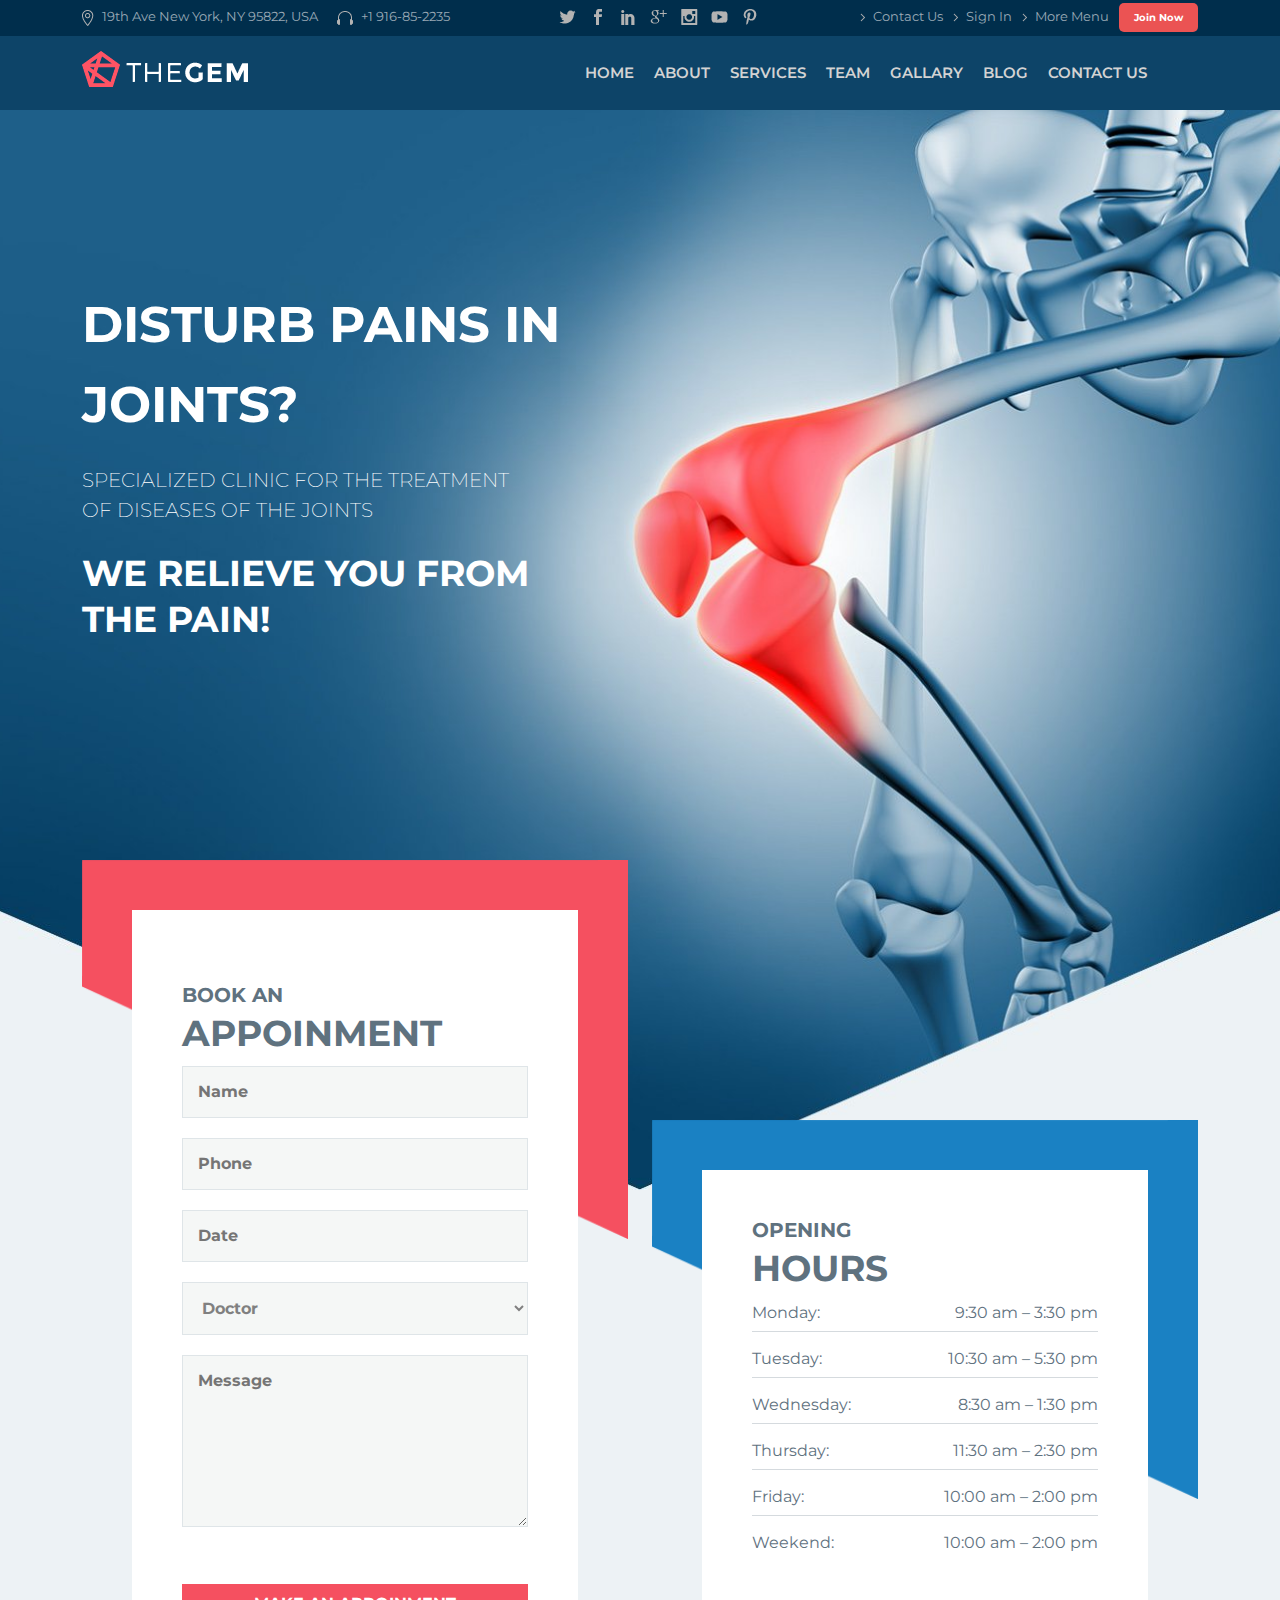
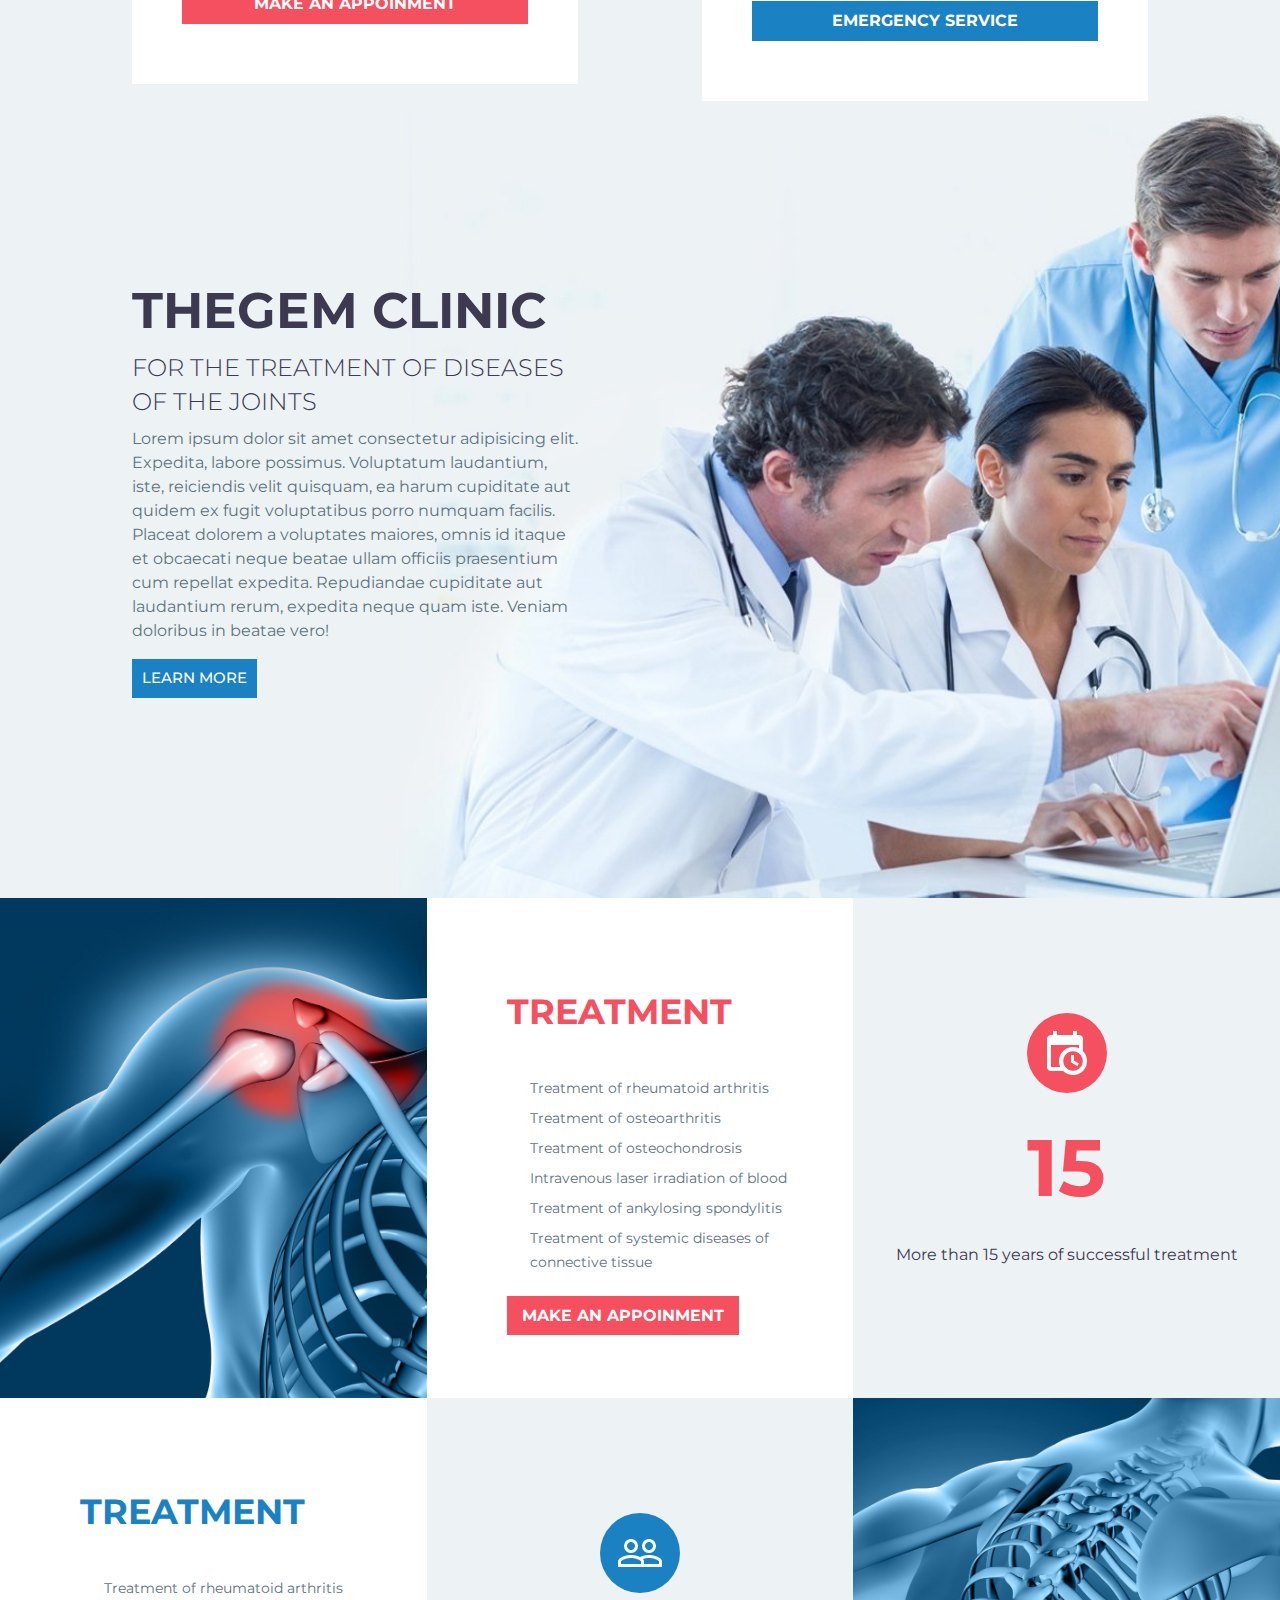
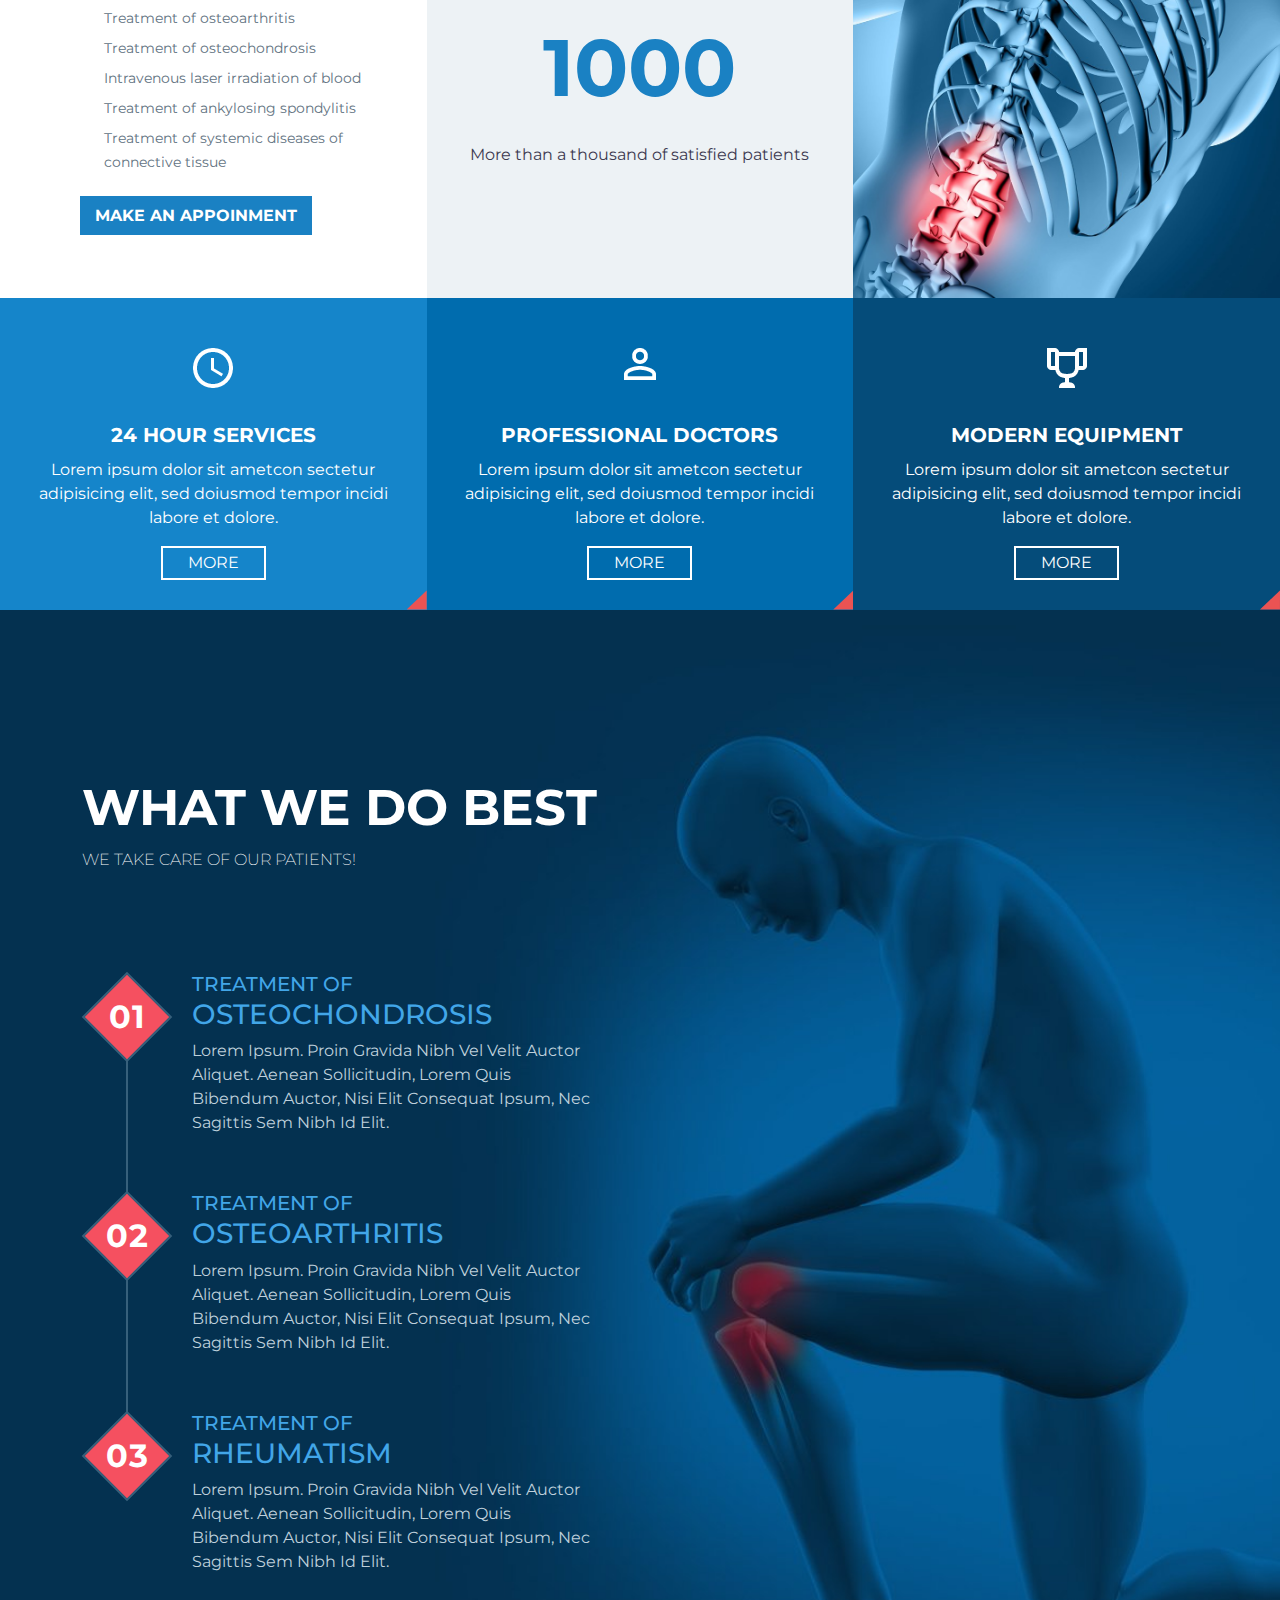
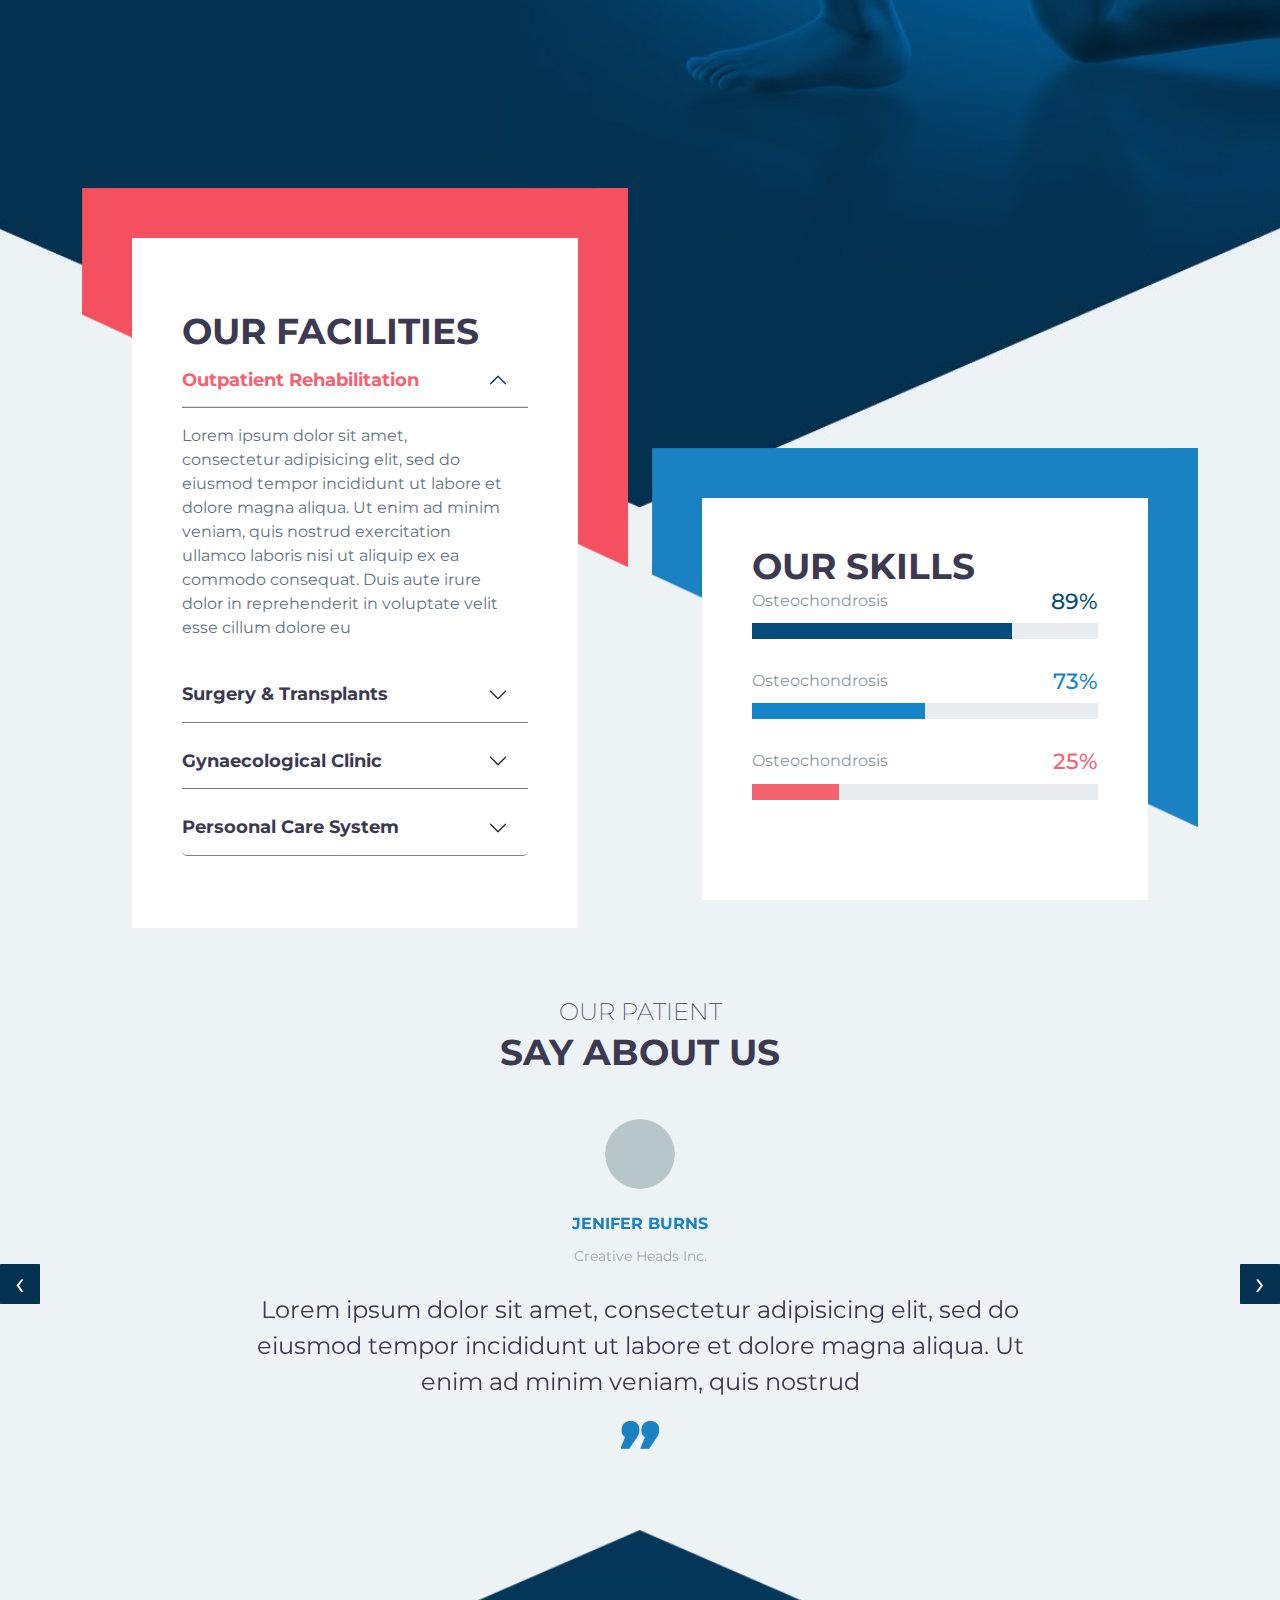
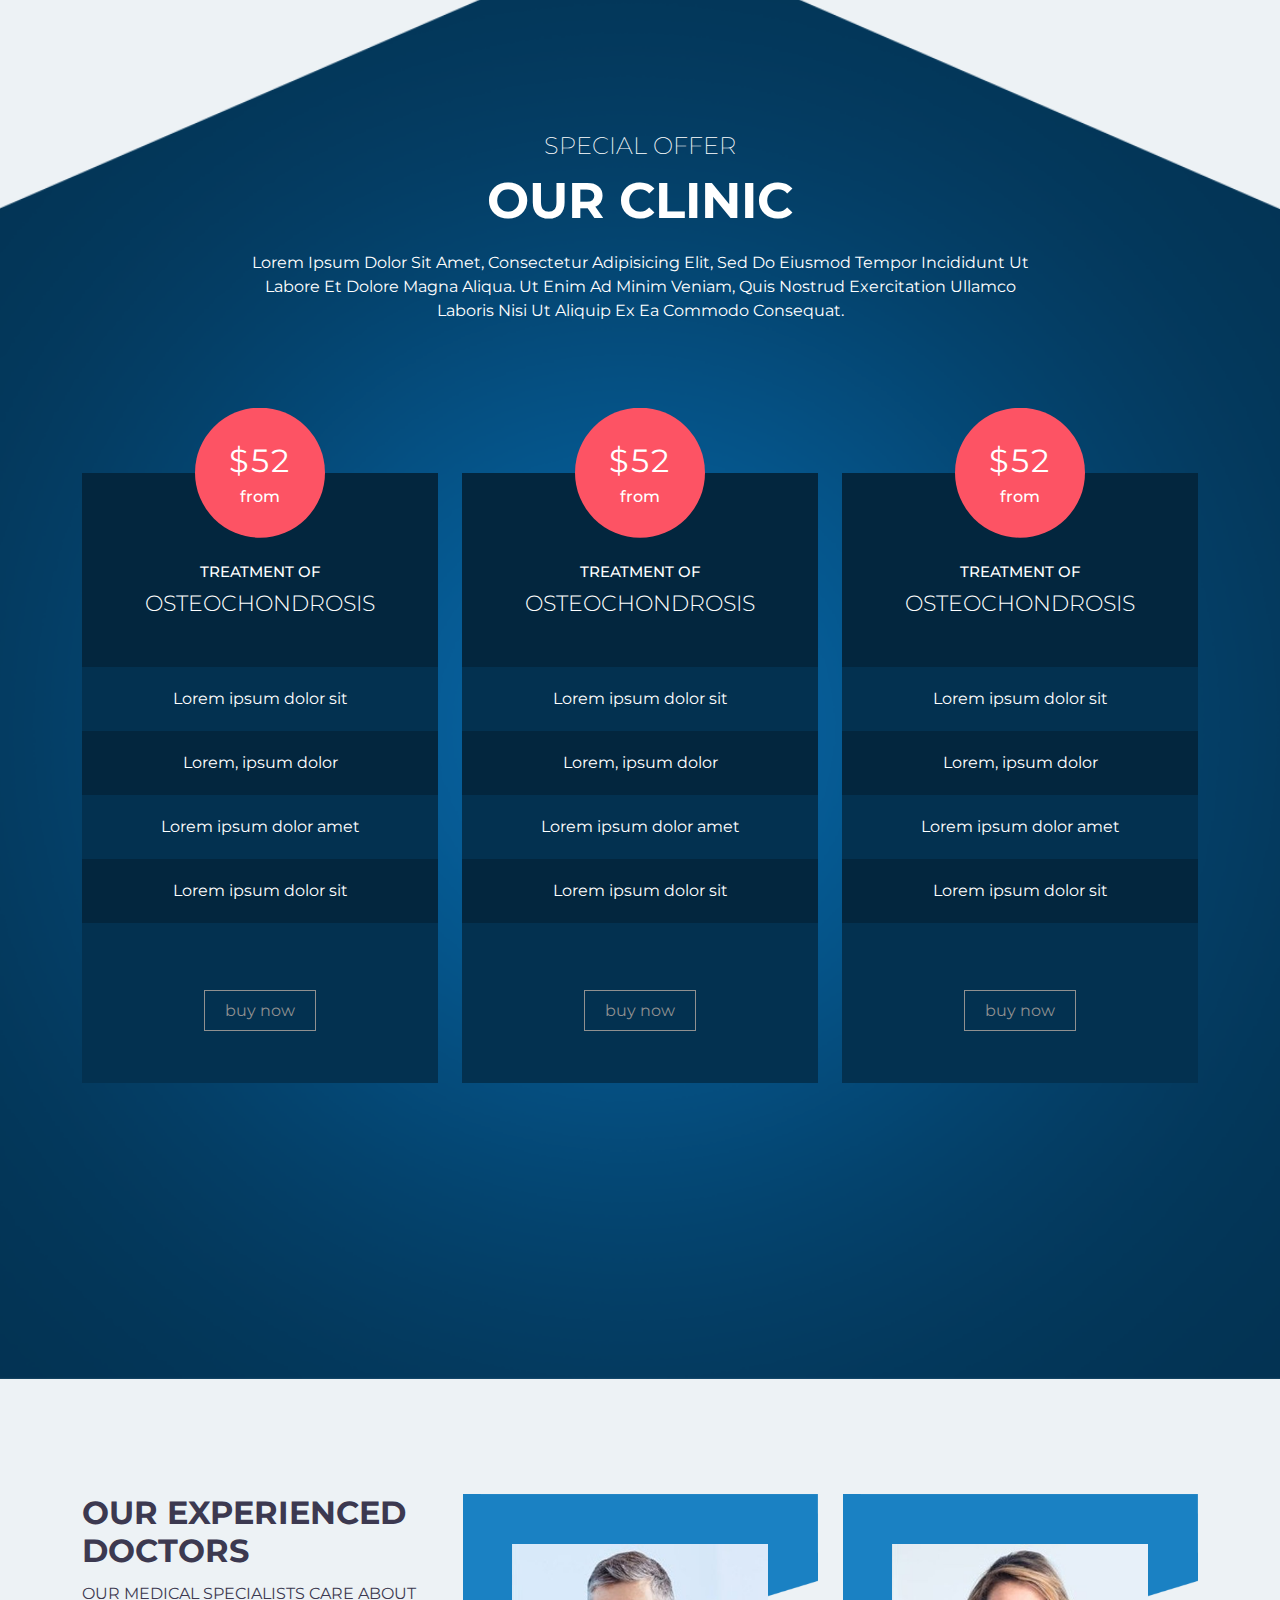
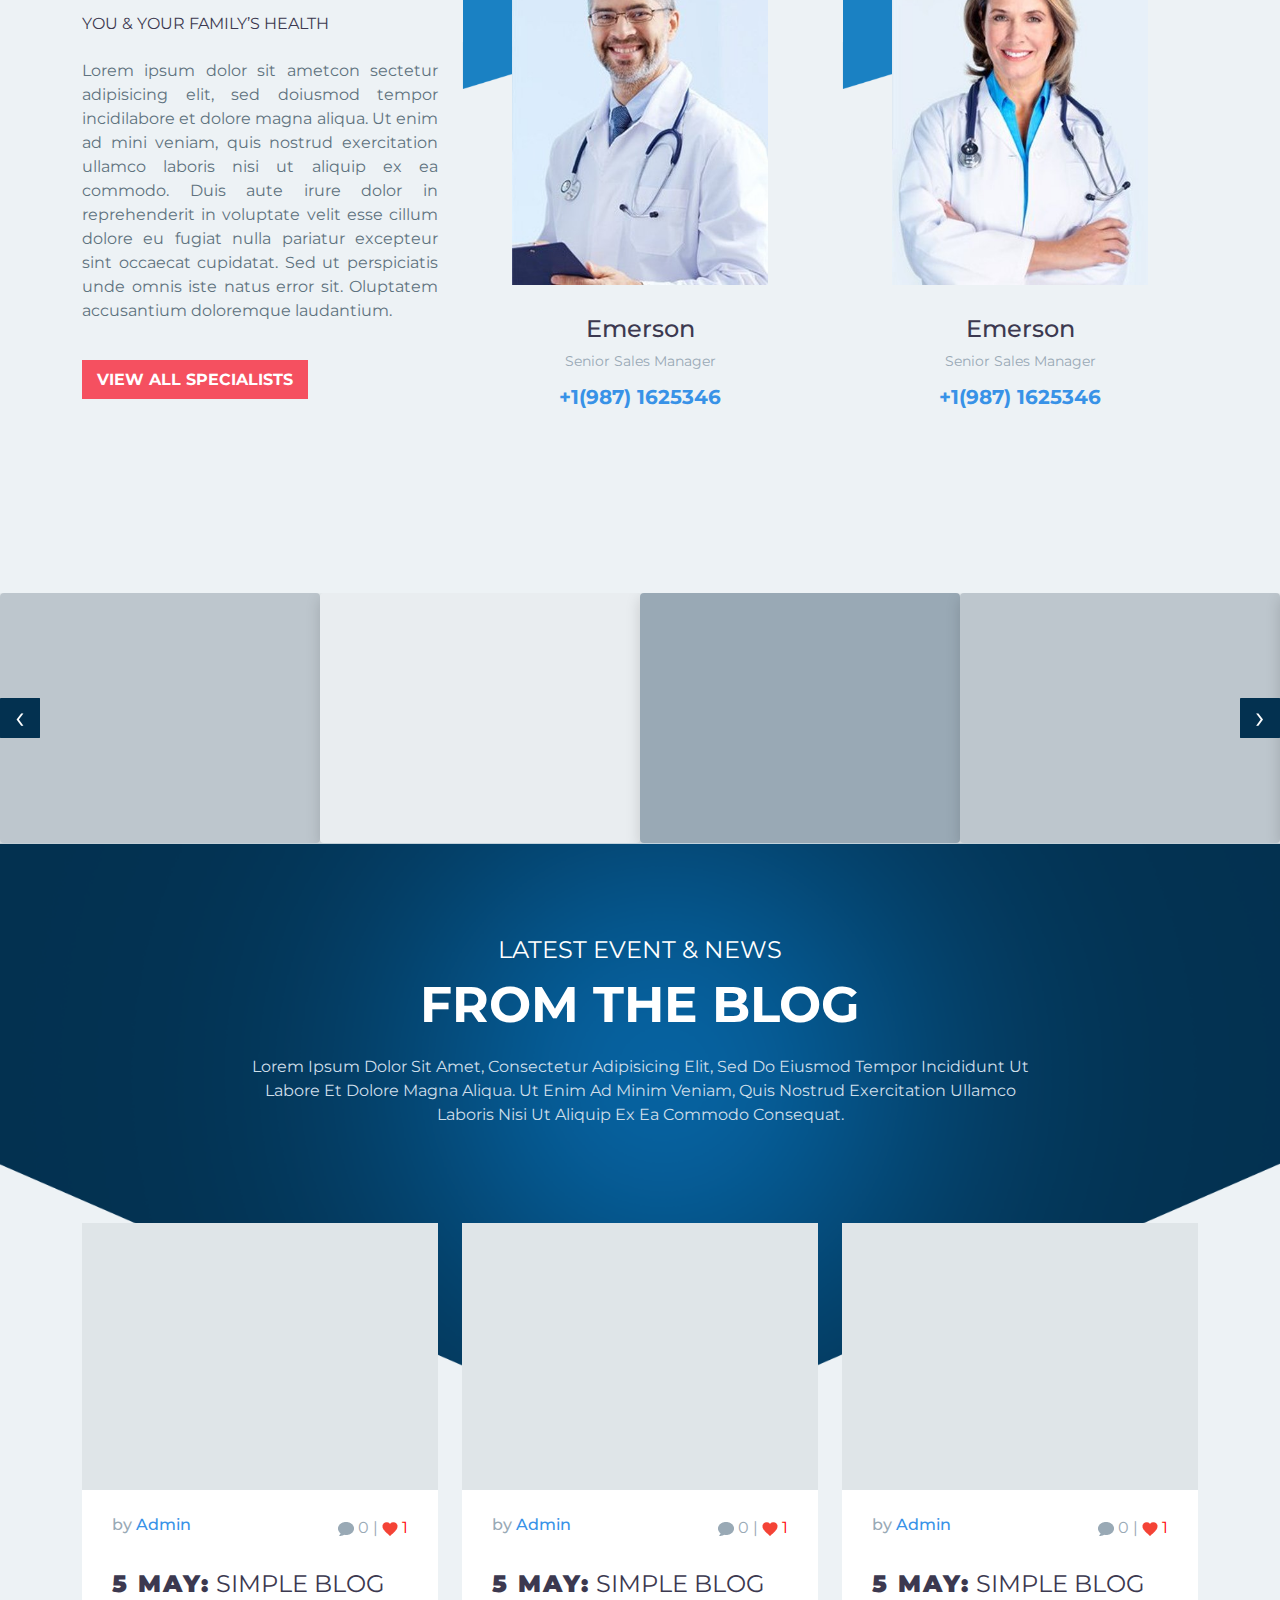
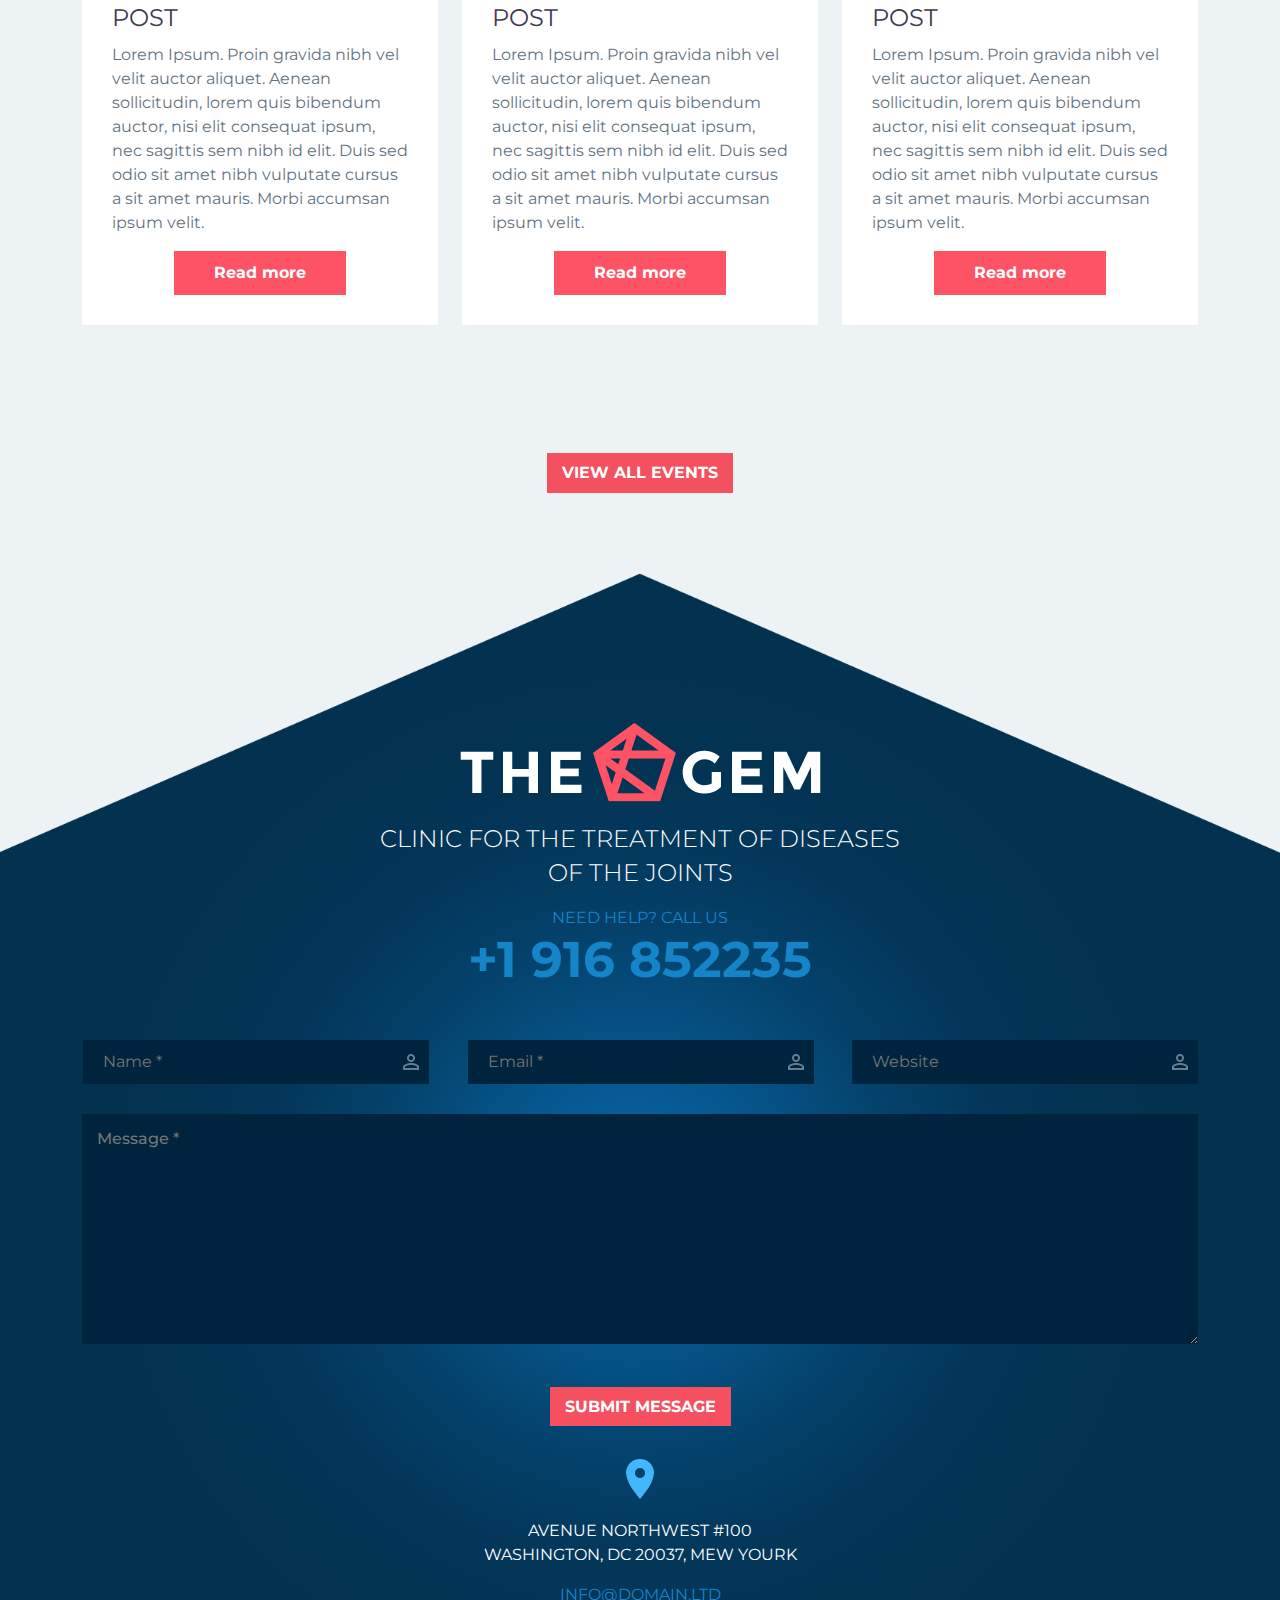
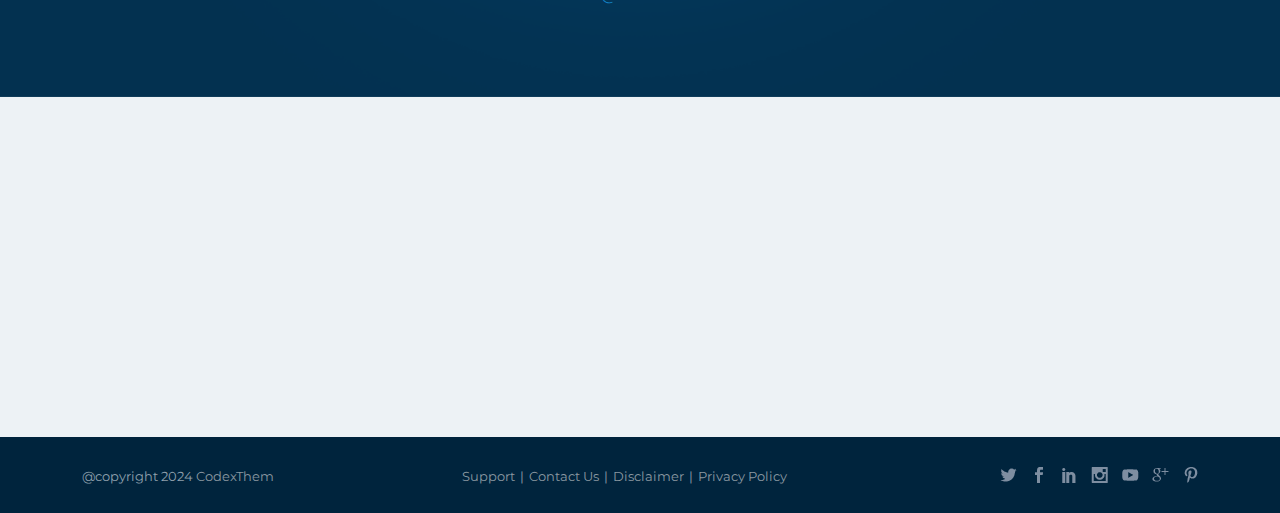
==== index.html @ 2d78d81a "making all possible changes with resposive all pages" ====
<!doctype html>
<html lang="en">

<head>
    <title>Medical Clinic</title>
    <!-- Required meta tags -->
    <meta charset="utf-8">
    <meta name="viewport" content="width=device-width, initial-scale=1, shrink-to-fit=no">
    <!-- Bootstrap CSS -->
    <link href="css/bootstrap.min.css" rel="stylesheet">
    <!-- link font-awesome  -->
    <link rel="stylesheet" href="https://cdnjs.cloudflare.com/ajax/libs/font-awesome/6.5.1/css/all.min.css"
        integrity="sha512-DTOQO9RWCH3ppGqcWaEA1BIZOC6xxalwEsw9c2QQeAIftl+Vegovlnee1c9QX4TctnWMn13TZye+giMm8e2LwA=="
        crossorigin="anonymous" referrerpolicy="no-referrer" /> 
    <!-- lightbox  -->
    <link rel="stylesheet" href="css/lightbox.min.css">
    <!-- colorbox link  -->
    <link rel="stylesheet" href="css/colorbox.css">
    <!-- owl carousole  -->
    <link rel="stylesheet" href="css/owl.theme.default.min.css">
    <link rel="stylesheet" href="css/owl.carousel.min.css">
    <!-- slik nav  -->
    <link rel="stylesheet" href="./css/slicknav.css" />
    <!-- Font family  -->
    <!--custom CSS here -->
    <link rel="stylesheet" href="css/re_usable.css">
    <link rel="stylesheet" href="css/navbarstyle.css">
    <link rel="stylesheet" href="css/style.css">
    <link rel="stylesheet" href="css/responsive.css">
</head>

<body>
    <header></header>

    <main>
      <!-- Top section start  -->
      <section class="top-section" style="background-color:#002e4c;">
        <div class="container">
          <div class="content">

              <div class="contact">
                <p><img src="assets/icons/.png" alt="location"> 19th Ave New York, NY 95822, USA</p>
                <p><img src="assets/icons/.png" alt="call"> +1 916-85-2235</p>
              </div>

              <div class="social-icon">
                <a href="#"><img src="assets/icons/.png" alt="social-icon"></a>
              </div>


              <div class="top-small-menu">
                <ul>
                  <li><a href="#"><img src="assets/icons/5.png" alt="arrow"> Contact Us</a></li>
                  <li><a href="#"><img src="assets/icons/5.png" alt="arrow"> Sign In</a></li>
                  <li><a href="#"><img src="assets/icons/5.png" alt="arrow"> More Menu</a></li>
                  <div class="btn-small"><a href="#">Join Now</a></div>
                </ul>
              </div>

          </div>
        </div>
      </section>
      <!-- Top section end  -->

      <!-- Nav section start   -->
      <section class="nav-section" style="background-color:#0d4468;">
        <div class="container">
          <div class="row">
            <div class="col-2 col-sm-2 col-md-2 col-lg-2 col-xl-2">
              <div class="logo">
                <a href="index.html"><img src="assets/icons/Logo Left.png" alt=""></a>
                <!-- <a href="#"><img src="assets/icons/vector logo.png" alt="log"><span>The</span><span>gem</span></a> -->
              </div>
            </div>
            <div class="col-10 col-sm-10">
              <div class="menu-item">
                <div class="menu-bar">

                  <ul>
                    <li><a href="index.html">Home</a></li>
                    <li><a href="aboutus.html">About </a></li>
                    <li><a href="service.html"> Services</a></li>
                    <li><a href="team1.html">Team</a></li>
                    <li><a href="#">Gallary</a>
                      <div class="dropdown-menu-main">
                        <ul>
                          <li><a href="photo.html">Photo</a></li>
                          <li><a href="video.html">Video</a></li>
                        </ul>
                      </div>
                    </li>
                    <li><a href="blog.html">Blog</a></li>
                    <li><a href="contact.html">Contact us</a></li>
                  </ul>

                </div>
                <div class="mobilemenu"></div>
                <div class="menu-bar-mobil">
                  <ul>
                    <li><a href="index.html">Home</a></li>
                    <li><a href="aboutus.html">About </a></li>
                    <li><a href="service.html"> Services</a></li>
                    <li><a href="team1.html">Team</a></li>
                    <li><a href="#">Gallary</a>
                        <ul>
                          <li><a href="photo.html">Photo</a></li>
                          <li><a href="video.html">Video</a></li>
                        </ul>
                    </li>
                    <li><a href="blog.html">Blog</a></li>
                    <li><a href="contact.html">Contact us</a></li>
                  </ul>
                </div>

                <div class="search">
                  <div class="search-area">
                    <div class="search-box">
                      <button class="btn-search"><i class="fas fa-search"></i></button>
                      <input type="text" class="input-search" placeholder="Type to Search...">
                    </div>
                  </div>
                </div>
              </div>
            </div>
          </div>
        </div>
      </section>
      <!-- Nav section end   -->

      <section class="heading-section">
        <!-- banner section start -->
        <div class="banner-section" style="background-image: url('assets/image/bg-banner1.jpg'); background-repeat: no-repeat; background-position: center bottom; background-size: cover;">
          <div class="container">
              <div class="banner-text">
                <h1  class="title-extralarge">Disturb pains in joints?</h1>
                <h6 class="title-small">Specialized clinic for the treatment of diseases of the joints</h6>
                <h4 class="title-large">We relieve you from the pain!</h4>
              </div>
          </div>
        </div>
        <!-- banner section end -->
        <!-- Apoinment and hour section start -->
        <div class="apoinment-hour-section">
          <div class="container">
            <div class="row">
              <!-- card red start -->
              <div class="col-12 col-sm-12 col-md-6 col-lg-6 col-xl-6 col-xxl-6">
                <div class="card-lg card-red" style="background-image: url('assets/image/bg-card-red.png'); background-repeat: no-repeat; background-position: top; background-size: 100% 380px;">
                  <div class="card-content">
                      <h6 class="title-small mb-0">Book an</h6>
                      <h1 class="title-large">Appoinment</h1>
                      <div class="card-form">
                        <input type="text" placeholder="Name" required>
                        <input type="text" placeholder="Phone" required>
                        <input placeholder="Date" class="textbox-n" type="text" onfocus="(this.type='date')" onblur="(this.type='text')" id="date" />
                        <select id="opt" name="opt">
                          <option selected disabled hidden>Doctor</option>
                          <option value="Amin">Amin</option>
                          <option value="shadab">Shadab</option>
                          <option value="faisal">Fiasal</option>
                          <option value="aman">Aman</option>
                        </select>
                        <textarea placeholder="Message" rows="7"></textarea>
                        <div class="large-btn"><a href="#">Make an Appoinment</a></div>
                      </div>
                  </div>
                </div>
              </div>
              <!-- card red end -->
  
              <!-- card blue start -->
              <div class="col-12 col-sm-12 col-md-6 col-lg-6 col-xl-6 col-xxl-6">
                <div class="card-lg card-blue" style="background-image: url('assets/image/bg-card-blue.png'); background-repeat: no-repeat; background-position: top; background-size: 100% 380px;">
                  <div class="card-content">
                      <h6 class="title-small mb-0">Opening</h6>
                      <h1 class="title-large">Hours</h1>
                    <div class="list-data">
                      <ul>
                        <li>
                          <div class="date-time b-line">
                            <p>Monday:</p>
                            <p>9:30 am – 3:30 pm</p>
                          </div>
                        </li>
                      
                        <li>
                          <div class="date-time b-line">
                            <p>Tuesday:</p>
                            <p>10:30 am – 5:30 pm</p>
                          </div>
                        </li>
                      
                        <li>
                          <div class="date-time b-line">
                            <p>Wednesday:</p>
                            <p>8:30 am – 1:30 pm</p>
                          </div>
                        </li>
                      
                        <li>
                          <div class="date-time b-line">
                            <p>Thursday:</p>
                            <p>11:30 am – 2:30 pm</p>
                          </div>
                        </li>
                      
                        <li>
                          <div class="date-time b-line">
                            <p>Friday:</p>
                            <p>10:00 am – 2:00 pm</p>
                          </div>
                        </li>
  
                        <li>
                          <div class="date-time">
                            <p>Weekend:</p>
                            <p>10:00 am – 2:00 pm</p>
                          </div>
                        </li>
  
                      </ul>
                      <div class="large-btn"><a href="#">Emergency service</a></div>
                    </div>
                  </div>
                </div>
              </div>
              <!-- card blue end  -->
  
            </div>
          </div>
        </div>
        <!-- Apoinment and hour section end -->
      </section>


      <!-- about section start  -->
      <section class="about-section" style="background-image: url('assets/image/about.jpg'); background-repeat: no-repeat; background-position: 50% 50%; background-size: cover;">
        <div class="container">
          <div class="row">
            <div class="col-12 col-xs-12 col-sm-12 col-md-8 col-lg-7 col-xl-6 col-xxl-6">
              <div class="title">
                <h1 class="title-extralarge">Thegem Clinic</h1>
                <h3 class="title-medium">for the treatment of diseases <br> of the joints</h3>
                <p>Lorem ipsum dolor sit amet consectetur adipisicing elit. Expedita, labore possimus. Voluptatum laudantium, iste, reiciendis velit quisquam, ea harum cupiditate aut quidem ex fugit voluptatibus porro numquam facilis. Placeat dolorem a voluptates maiores, omnis id itaque et obcaecati neque beatae ullam officiis praesentium cum repellat expedita. Repudiandae cupiditate aut laudantium rerum, expedita neque quam iste. Veniam doloribus in beatae vero!</p>
                <div class="btn-medium">
                  <a href="#">learn more</a>
                </div>
              </div>
            </div>
          </div>
        </div>
      </section>
      <!-- about section end  -->
      
      <!-- service section start  -->
      <section class="service-section">
        <div class="container-fluid">
          <div class="row no-gutters">
            <div class="col-12 col-xs-12 col-sm-12 col-md-6 col-lg-4 col-xl-4 p-0">
              <div class="box" style="background-image: url('assets/image/services1.jpg'); background-repeat: no-repeat; background-position: center center; background-size: cover;"></div>
            </div>
            <div class="col-12 col-xs-12 col-sm-12 col-md-6 col-lg-4 col-xl-4 p-0">
              <div class="box" style="background-color: #ffffff;">
                  <div class="box-content">
                    <h1 class="box-title">treatment</h1>
                    <ul>
                      <li><i class="fa-solid fa-square-check"></i><span>Treatment of rheumatoid arthritis</span></li>
                      <li><i class="fa-solid fa-square-check"></i><span>Treatment of osteoarthritis</span></li>
                      <li><i class="fa-solid fa-square-check"></i><span>Treatment of osteochondrosis</span></li>
                      <li><i class="fa-solid fa-square-check"></i><span>Intravenous laser irradiation of blood</span></li>
                      <li><i class="fa-solid fa-square-check"></i><span>Treatment of ankylosing spondylitis</span></li>
                      <li><i class="fa-solid fa-square-check"></i><span>Treatment of systemic diseases of connective tissue</span></li>
                    </ul>
                    <div class="large-btn"><a href="#">Make an Appoinment</a></div> 
                  </div>
              </div>
            </div>
            <div class="col-12 col-xs-12 col-sm-12 col-md-6 col-lg-4 col-xl-4 p-0">
              <div class="box" style="background-color: #edf2f5;">
                <div class="count">
                  <div class="calender">
                    <img src="assets/icons/calender.png" alt="calender">
                  </div>
                  <h1 class="medium-number">15</h1>
                  <p>More than 15 years of successful treatment</p>
                </div>
              </div>
            </div>
            <div class="col-12 col-xs-12 col-sm-12 col-md-6 col-lg-4 col-xl-4 p-0">
              <div class="box" style="background-color: #ffffff;">
                <div class="box-content make-blue">
                  <h1 class="box-title">treatment</h1>
                  <ul>
                    <li><i class="fa-solid fa-square-check"></i><span>Treatment of rheumatoid arthritis</span></li>
                    <li><i class="fa-solid fa-square-check"></i><span>Treatment of osteoarthritis</span></li>
                    <li><i class="fa-solid fa-square-check"></i><span>Treatment of osteochondrosis</span></li>
                    <li><i class="fa-solid fa-square-check"></i><span>Intravenous laser irradiation of blood</span></li>
                    <li><i class="fa-solid fa-square-check"></i><span>Treatment of ankylosing spondylitis</span></li>
                    <li><i class="fa-solid fa-square-check"></i><span>Treatment of systemic diseases of connective tissue</span></li>
                  </ul>
                  <div class="large-btn"><a href="#">Make an Appoinment</a></div> 
                </div>
              </div>
            </div>
            <div class="col-12 col-xs-12 col-sm-12 col-md-6 col-lg-4 col-xl-4 p-0">
              <div class="box" style="background-color: #edf2f5;">
                <div class="count make-blue">
                  <div class="calender">
                    <img src="assets/icons/people.png" alt="calender">
                  </div>
                  <h1 class="medium-number">1000</h1>
                  <p>More than a thousand of satisfied patients</p>
                </div>
              </div>
            </div>
            <div class="col-12 col-xs-12 col-sm-12 col-md-6 col-lg-4 col-xl-4 p-0">
              <div class="box" style="background-image: url('assets/image/Image20240417150041.jpg'); background-repeat: no-repeat; background-position: center center; background-size: cover;">
                
              </div>
            </div>


            <div class="col-12 col-xs-12 col-sm-12 col-md-4 col-lg-4 col-xl-4 col-xxl-4 p-0">
              <div class="box" style="background-color: #1585ca;">
                <div class="valuable-services text-center">
                  <div class="img-res"><img src="assets/icons/clock.png" alt="clock"></div>
                  <h3 class="title-small">24 hour services</h3>
                  <p>Lorem ipsum dolor sit ametcon sectetur adipisicing elit, sed doiusmod tempor incidi labore et dolore.</p>
                  <div class="box-btn"><a href="#">More</a></div>
                </div>
              </div>
            </div>

            <div class="col-12 col-xs-12 col-sm-12 col-md-4 col-lg-4 col-xl-4 col-xxl-4 p-0">
              <div class="box" style="background-color: #006cae;">
                <div class="valuable-services text-center">
                  <div class="img-res"><img src="assets/icons/profile.png" alt="clock"></div>
                  <h3 class="title-small">Professional Doctors</h3>
                  <p>Lorem ipsum dolor sit ametcon sectetur adipisicing elit, sed doiusmod tempor incidi labore et dolore.</p>
                  <div class="box-btn"><a href="#">More</a></div>
                </div>
              </div>
            </div>

            <div class="col-12 col-xs-12 col-sm-12 col-md-4 col-lg-4 col-xl-4 col-xxl-4 p-0">
              <div class="box" style="background-color: #054c7a;">
                <div class="valuable-services text-center">
                  <div class="img-res"><img src="assets/icons/trophy.png" alt="clock"></div>
                  <h3 class="title-small">Modern Equipment</h3>
                  <p>Lorem ipsum dolor sit ametcon sectetur adipisicing elit, sed doiusmod tempor incidi labore et dolore.</p>
                  <div class="box-btn"><a href="#">More</a></div>
                </div>
              </div>
            </div>
            

          </div>
        </div>
      </section>
      <!-- service section end  -->

      <!-- What we do section start -->
      <section class="what-we-do-section">
        <div class="timeline-section"
          style="background-image: url('assets/image/bg-bannersecond1.jpg'); background-repeat: no-repeat; background-position: 50% 50%; background-size: cover;">
          <div class="container">
            <div class="col-12 col-xs-12 col-sm-12 col-md-12 col-lg-11 col-xl-10 col-xxl-10">

              <div class="title">
                <h1 class="title-extralarge">What we do best</h1>
                <p>we take care of our patients!</p>
              </div>
        
              <!-- timeline section start  -->
                <div class="timeline-area">
  
                  <div class="timeline-content">
                    <div class="t-lable"><h4>01</h4></div>
                    <div class="timeline-text">
                      <h3>Treatment of</h3>
                      <h1>osteochondrosis</h1>
                      <p>Lorem Ipsum. Proin gravida nibh vel velit auctor aliquet. Aenean sollicitudin, lorem quis bibendum auctor, nisi elit consequat ipsum, nec sagittis sem nibh id elit.</p>
                    </div>
                  </div>
  
                  <div class="timeline-content">
                    <div class="t-lable"><h4>02</h4></div>
                    <div class="timeline-text">
                      <h3>Treatment of</h3>
                      <h1>osteoarthritis</h1>
                      <p>Lorem Ipsum. Proin gravida nibh vel velit auctor aliquet. Aenean sollicitudin, lorem quis bibendum auctor, nisi elit consequat ipsum, nec sagittis sem nibh id elit.</p>
                    </div>
                  </div>
  
                  <div class="timeline-content">
                    <div class="t-lable"><h4>03</h4></div>
                    <div class="timeline-text">
                      <h3>Treatment of</h3>
                      <h1>rheumatism</h1>
                      <p>Lorem Ipsum. Proin gravida nibh vel velit auctor aliquet. Aenean sollicitudin, lorem quis bibendum auctor, nisi elit consequat ipsum, nec sagittis sem nibh id elit.</p>
                    </div>
                  </div>
  
                </div>
              <!-- timeline section ends -->

            </div>
          </div>
        </div>
      
        <div class="facality-skills">
          <div class="container">
            <div class="row">
              <div class="col-12 col-xs-12 col-sm-12 col-md-6 col-lg-6 col-xl-6 col-xxl-6">
                <div class="card-lg card-red"
                  style="background-image: url('assets/image/bg-card-red.png'); background-repeat: no-repeat; background-position: top; background-size: 100% 380px;">
                  <div class="card-content">
                    <div class="card-title">
                      <!-- <p>Book an</p> -->
                      <h1 class="title-large mb-0">Our Facilities</h1>
                    </div>

                    <div class="accordion" id="accordionExample">
                      <div class="accordion-item">
                        <h2 class="accordion-header">
                          <button class="accordion-button" type="button" data-bs-toggle="collapse" data-bs-target="#collapseOne" aria-expanded="true" aria-controls="collapseOne">
                            Outpatient Rehabilitation
                          </button>
                        </h2>
                        <div id="collapseOne" class="accordion-collapse collapse show" data-bs-parent="#accordionExample">
                          <div class="accordion-body">
                            Lorem ipsum dolor sit amet, consectetur adipisicing elit, sed do eiusmod tempor incididunt ut labore et dolore magna aliqua. Ut enim ad minim veniam, quis nostrud exercitation ullamco laboris nisi ut aliquip ex ea commodo consequat. Duis aute irure dolor in reprehenderit in voluptate velit esse cillum dolore eu
                          </div>
                        </div>
                      </div>
                      <div class="accordion-item">
                        <h2 class="accordion-header">
                          <button class="accordion-button collapsed" type="button" data-bs-toggle="collapse" data-bs-target="#collapseTwo" aria-expanded="false" aria-controls="collapseTwo">
                            Surgery & Transplants
                          </button>
                        </h2>
                        <div id="collapseTwo" class="accordion-collapse collapse" data-bs-parent="#accordionExample">
                          <div class="accordion-body">
                            Lorem ipsum dolor sit amet, consectetur adipisicing elit, sed do eiusmod tempor incididunt ut labore et dolore magna aliqua. Ut enim ad minim veniam, quis nostrud exercitation ullamco laboris nisi ut aliquip ex ea commodo consequat. Duis aute irure dolor in reprehenderit in voluptate velit esse cillum dolore eu
                          </div>
                        </div>
                      </div>
                      <div class="accordion-item">
                        <h2 class="accordion-header">
                          <button class="accordion-button collapsed" type="button" data-bs-toggle="collapse" data-bs-target="#collapseThree" aria-expanded="false" aria-controls="collapseThree">
                            Gynaecological Clinic
                          </button>
                        </h2>
                        <div id="collapseThree" class="accordion-collapse collapse" data-bs-parent="#accordionExample">
                          <div class="accordion-body">
                            Lorem ipsum dolor sit amet, consectetur adipisicing elit, sed do eiusmod tempor incididunt ut labore et dolore magna aliqua. Ut enim ad minim veniam, quis nostrud exercitation ullamco laboris nisi ut aliquip ex ea commodo consequat. Duis aute irure dolor in reprehenderit in voluptate velit esse cillum dolore eu                          </div>
                        </div>
                      </div>

                      <div class="accordion-item">
                        <h2 class="accordion-header">
                          <button class="accordion-button collapsed" type="button" data-bs-toggle="collapse" data-bs-target="#collapsefour" aria-expanded="false" aria-controls="collapseThree">
                            Persoonal Care System
                          </button>
                        </h2>
                        <div id="collapsefour" class="accordion-collapse collapse" data-bs-parent="#accordionExample">
                          <div class="accordion-body">
                            Lorem ipsum dolor sit amet, consectetur adipisicing elit, sed do eiusmod tempor incididunt ut labore et dolore magna aliqua. Ut enim ad minim veniam, quis nostrud exercitation ullamco laboris nisi ut aliquip ex ea commodo consequat. Duis aute irure dolor in reprehenderit in voluptate velit esse cillum dolore eu                          </div>
                        </div>
                      </div>

                    </div>        
                  </div>
                </div>
              </div>
        
              <!-- card blue start -->
              <div class="col-12 col-xs-12 col-sm-12 col-md-6 col-lg-6 col-xl-6 col-xxl-6">
                <div class="card-lg card-blue"
                  style="background-image: url('assets/image/bg-card-blue.png'); background-repeat: no-repeat; background-position: top; background-size: 100% 380px;">
                  <div class="card-content">
                    <div class="card-title">
                      <!-- <p>Opening</p> -->
                      <h1 class="title-large mb-0">Our skills</h1>
                    </div>
                    <div class="list-data">
                      <ul>
                        <li>
                          <div class="skill-first">
                            <div class="text">
                              <p>Osteochondrosis</p>
                              <h1 class="progress-num">89%</h1>
                            </div>
                            <div class="progress">
                              <div class="progress-bar w-75" role="progressbar" aria-valuenow="75" aria-valuemin="0"
                                aria-valuemax="100"></div>
                            </div>
                          </div>
                        </li>
        
                        <li>
                          <div class="skill-second">
                            <div class="text">
                              <p>Osteochondrosis</p>
                              <h1 class="progress-num">73%</h1>
                            </div>
                            <div class="progress">
                              <div class="progress-bar w-50" role="progressbar" aria-valuenow="50" aria-valuemin="0"
                                aria-valuemax="100"></div>
                            </div>
                          </div>
                        </li>
        
                        <li>
                          <div class="skill-thard">
                            <div class="text">
                              <p>Osteochondrosis</p>
                              <h1 class="progress-num">25%</h1>
                            </div>
                            <div class="progress">
                              <div class="progress-bar w-25" role="progressbar" aria-valuenow="25" aria-valuemin="0"
                                aria-valuemax="100"></div>
                            </div>
                          </div>
                        </li>
        
                      </ul>
                      <!-- <div class="large-btn"><a href="#">Emergency service</a></div> -->
                    </div>
                  </div>
                </div>
              </div>
              <!-- card blue end  -->
            </div>
          </div>
        </div>
      </section>
      <!-- what we do section end  -->

      <!-- our patient say obout us start -->
      <div class="say-about-us">
        <div class="container-fluid">
          <div class="title-extralarge text-center">
            <h4 class="text-sulg">Our Patient</h4>
            <h1 class="title-medium">Say about us</h1>
          </div>
          <div class="row no-gutters">
            <div class="col-12 col-xs-12 col-sm-12 col-md-12 col-lg-12 col-xl-12 col-xxl-12 p-0">
              <div class="owl-carousel owl-theme" id="aboutUs">

                <!--TESTIMONIAL 1 -->
                <div class="item">
                  <div class="about-container">
                    <div class="profile-small-img" style="background-image: url('assets/image/profile-mini.png'); background-repeat: no-repeat; background-position: 50% 50%; background-size: cover;"></div>
                    <h4 class="profile-name">Jenifer burns</h4>
                    <span>Creative Heads Inc.</span>
                    <p>Lorem ipsum dolor sit amet, consectetur adipisicing elit, sed do eiusmod tempor incididunt ut labore et dolore magna aliqua. Ut enim ad minim veniam, quis nostrud </p>
                    <div class="cotation-img" style="background-image: url('assets/icons/cotation.png'); background-repeat: no-repeat; background-position: 50% 50%; background-size: cover;"></div>
                  </div>
                </div>
                <!--END OF TESTIMONIAL 1 -->

                <!--TESTIMONIAL 2 -->
                <div class="item">
                  <div class="about-container">
                    <div class="profile-small-img" style="background-image: url('assets/image/profile-mini.png'); background-repeat: no-repeat; background-position: 50% 50%; background-size: cover;"></div>
                    <h4 class="profile-name">arian hals</h4>
                    <span>Data Inc.</span>
                    <p>Lorem ipsum dolor sit amet, consectetur adipisicing elit, sed do eiusmod tempor incididunt ut labore et dolore magna aliqua. Ut enim ad minim veniam, quis nostrud </p>
                    <div class="cotation-img" style="background-image: url('assets/icons/cotation.png'); background-repeat: no-repeat; background-position: 50% 50%; background-size: cover;"></div>
                  </div>
                </div>
                <!--END OF TESTIMONIAL 2 -->

              </div>
            </div>
          </div>
        </div>
      </div>
      <!-- our patient say obout us start -->


      <!-- Special Offers section start  -->
      <div class="special-offer" style="background-image: url('assets/image/Layer.png');background-repeat: no-repeat; background-position: center top; background-size: cover;">
        <div class="container">
          <div class="title text-center">
            <h4 class="title-medium">Special offer</h4>
            <h1 class="title-extralarge">Our clinic</h1>
            <p>Lorem ipsum dolor sit amet, consectetur adipisicing elit, sed do eiusmod tempor incididunt ut labore et dolore magna aliqua. Ut enim ad minim veniam, quis nostrud exercitation ullamco laboris nisi ut aliquip ex ea commodo consequat.</p>
          </div>
          <div class="row">

            <div class="col-12 col-xs-12 col-sm-12 col-md-6 col-lg-4 col-xl-4 col-xxl-4 mb-5 pb-5">
              <div class="price-card">
                <div class="price">
                    <span>$52</span> 
                    from 
                </div>
                <div class="price-card-title">
                  <h5 class="text-sulg">Treatment of</h5>
                  <h1 class="price-card-title-lg">Osteochondrosis</h1>
                </div>
                <div class="price-card-content">
                  <ul>
                    <li>Lorem ipsum dolor sit</li>
                    <li>Lorem, ipsum dolor</li>
                    <li>Lorem ipsum dolor amet</li>
                    <li>Lorem ipsum dolor sit</li>
                  </ul>
                </div>
                <div class="price-card-btn"><a href="#">buy now</a></div>
              </div>
            </div>

            <div class="col-12 col-xs-12 col-sm-12 col-md-6 col-lg-4 col-xl-4 col-xxl-4 mb-5 pb-5">
              <div class="price-card">
                <div class="price">
                    <span>$52</span> 
                    from 
                </div>
                <div class="price-card-title">
                  <h5 class="text-sulg">Treatment of</h5>
                  <h1 class="price-card-title-lg">Osteochondrosis</h1>
                </div>
                <div class="price-card-content">
                  <ul>
                    <li>Lorem ipsum dolor sit</li>
                    <li>Lorem, ipsum dolor</li>
                    <li>Lorem ipsum dolor amet</li>
                    <li>Lorem ipsum dolor sit</li>
                  </ul>
                </div>
                <div class="price-card-btn"><a href="#">buy now</a></div>
              </div>
            </div>

            <div class="col-12 col-xs-12 col-sm-12 col-md-6 col-lg-4 col-xl-4 col-xxl-4 mb-5 pb-5">
              <div class="price-card">
                <div class="price">
                    <span>$52</span> 
                    from 
                </div>
                <div class="price-card-title">
                  <h5 class="text-sulg">Treatment of</h5>
                  <h1 class="price-card-title-lg">Osteochondrosis</h1>
                </div>
                <div class="price-card-content">
                  <ul>
                    <li>Lorem ipsum dolor sit</li>
                    <li>Lorem, ipsum dolor</li>
                    <li>Lorem ipsum dolor amet</li>
                    <li>Lorem ipsum dolor sit</li>
                  </ul>
                </div>
                <div class="price-card-btn"><a href="#">buy now</a></div>
              </div>
            </div>

          </div>
        </div>
      </div>
      <!-- Special Offers section ends  -->

      <!-- OUR EXPERIENCED DOCTORS section start  -->
      <div class="our-experienced-doctors">
        <div class="container">
          <div class="row">

            <div class="col-sm-12 col-md-12 col-lg-4 col-xl-4 col-xxl-4 mb-5">
              <div class="title">
                <h1 class="text-title">Our experienced doctors</h1>
                <h4 class="title-small">Our medical specialists care about you & your family’s health</h4>
              </div>
              <p>Lorem ipsum dolor sit ametcon sectetur adipisicing elit, sed doiusmod tempor incidilabore et dolore magna aliqua. Ut enim ad mini veniam, quis nostrud exercitation ullamco laboris nisi ut aliquip ex ea commodo. Duis aute irure dolor in reprehenderit in voluptate velit esse cillum dolore eu fugiat nulla pariatur excepteur sint occaecat cupidatat. Sed ut perspiciatis unde omnis iste natus error sit. Oluptatem accusantium doloremque laudantium.</p>
              <div class="large-btn"><a href="team1.html">view all specialists</a></div>
            </div>
  
            <div class="col-12 col-xs-12 col-sm-6 col-md-6 col-lg-4 col-xl-4 col-xxl-4 mb-5">
              <div class="team-person">
                <div class="card-lg" style="background-image: url('assets/image/bg-card-blue-profile.png'); background-repeat: no-repeat; background-position: top; background-size: 100% 50%">
                  <div class="img-res"><img class="img-fluid" src="assets/image/d1.jpg" alt="D"></div>
                </div>
                <div class="doc-info">
                  <h4>Emerson</h4>
                  <span>Senior Sales Manager</span>
                  <h3>+1(987) 1625346</h3>
                </div>
              </div>
            </div>
  
            <div class="col-12 col-xs-12 col-sm-6 col-md-6 col-lg-4 col-xl-4 col-xxl-4 mb-5">
              <div class="team-person">
                <div class="card-lg" style="background-image: url('assets/image/bg-card-blue-profile.png'); background-repeat: no-repeat; background-position: top; background-size: 100% 50%;">
                  <div class="img-res">
                    <img class="img-fluid" src="assets/image/d2.jpg" alt="D">
                  </div>
                </div>
                <div class="doc-info">
                  <h4>Emerson</h4>
                  <span>Senior Sales Manager</span>
                  <h3>+1(987) 1625346</h3>
                </div>
              </div>
            </div>

          </div>
        </div>
      </div>
      <!-- OUR EXPERIENCED DOCTORS section end  -->


      <!-- galary section start  -->
      <section class="img-gallary">
        <div class="container-fluid">
          <div class="row no-gutter">
              <div class="col-12 p-0">
                  <div class="galary-content">
                      <div class="owl-carousel owl-theme" id="gallary-car">
                          <div class="item">
                              <div class="img-cover">
                                  <a  class="example-image-link" 
                                      href="assets/image/gallary1.png" 
                                      data-lightbox="example-set"
                                      data-title="Click the right half of the image to move forward."
                                  >
                                      <div class="galary-img" 
                                           style="background-image: url('assets/image/gallary1.png'); 
                                           background-repeat: no-repeat; 
                                           background-position: center; 
                                           background-size: cover;">
                                      </div>
                                      
                                  </a>
                              </div>
                          </div>

                          <div class="item">
                              <div class="img-cover">
                                  <a  class="example-image-link" 
                                      href="assets/image/gallary2.png" 
                                      data-lightbox="example-set"
                                      data-title="Click the right half of the image to move forward."
                                  >
                                      <div class="galary-img" 
                                           style="background-image: url('assets/image/gallary2.png'); 
                                           background-repeat: no-repeat; 
                                           background-position: center; 
                                           background-size: cover;">
                                      </div>
                                      
                                  </a>
                              </div>
                          </div>
                          
                          <div class="item">
                              <div class="img-cover">
                                  <a  class="example-image-link" 
                                      href="assets/image/gallary3.png" 
                                      data-lightbox="example-set"
                                      data-title="Click the right half of the image to move forward."
                                  >
                                      <div class="galary-img" 
                                           style="background-image: url('assets/image/gallary3.png'); 
                                           background-repeat: no-repeat; 
                                           background-position: center; 
                                           background-size: cover;">
                                      </div>
                                      
                                  </a>
                              </div>
                          </div>

                          <div class="item">
                              <div class="img-cover">
                                  <a  class="example-image-link" 
                                      href="assets/image/gallary4.png" 
                                      data-lightbox="example-set"
                                      data-title="Click the right half of the image to move forward."
                                  >
                                      <div class="galary-img" 
                                           style="background-image: url('assets/image/gallary4.png'); 
                                           background-repeat: no-repeat; 
                                           background-position: center; 
                                           background-size: cover;">
                                      </div>
                                      
                                  </a>
                              </div>
                          </div>

                          <div class="item">
                            <div class="img-cover">
                                <a  class="example-image-link" 
                                    href="assets/image/gallary3.png" 
                                    data-lightbox="example-set"
                                    data-title="Click the right half of the image to move forward."
                                >
                                    <div class="galary-img" 
                                         style="background-image: url('assets/image/gallary3.png'); 
                                         background-repeat: no-repeat; 
                                         background-position: center; 
                                         background-size: cover;">
                                    </div>
                                    
                                </a>
                            </div>
                        </div>

                      </div>
                  </div>
              </div>
          </div>
      </div>

      </section>
      <!-- galary section end  -->

      <!-- blog section start -->
      <section class="blog-section">
        <div class="blog-bg" style="background-image: url('assets/image/bg-blog.png');background-repeat: no-repeat; background-position: center bottom; background-size: cover;">
          <div class="container">
            <div class="title text-center">
              <h4 class="title-medium">latest EVENT & news </h4>
              <h1 class="title-extralarge">from the blog</h1>
              <p>Lorem ipsum dolor sit amet, consectetur adipisicing elit, sed do eiusmod tempor incididunt ut labore et dolore magna aliqua. Ut enim ad minim veniam, quis nostrud exercitation ullamco laboris nisi ut aliquip ex ea commodo consequat. </p>
            </div>
          </div>
        </div>
        <div class="card-area">
          <div class="container">
            <div class="row">

              <!-- card 1  -->
              <div class="col-12 col-xs-12 col-sm-12 col-md-6 col-lg-4 col-xl-4 col-xxl-4 mb-5">
                <div class="blog-card">
                  <div class="card-img">
                    <img src="assets/image/blog-img.png" alt="blog-img">
                  </div>
                  <div class="card-top">
                    <h6>by <a href="#">Admin</a></h6>
                    <div class="card-icons">
                      <img src="assets/icons/comment-icon.png" alt="comment-icon">
                      <span class="count">0</span>
                      |
                      <img src="assets/icons/love shape.png" alt="like">
                      <span class="count">1</span>
                    </div>
                  </div>
                  <div class="card-text">
                    <h1 class="title-medium"><span>5 may:</span> simple blog post</h1>
                    <p style="color: #5f727f;">Lorem Ipsum. Proin gravida nibh vel velit auctor aliquet. Aenean sollicitudin, lorem quis bibendum auctor, nisi elit consequat ipsum, nec sagittis sem nibh id elit. Duis sed odio sit amet nibh vulputate cursus a sit amet mauris.
                      Morbi accumsan ipsum velit.</p>
                  </div>
                  <div class="blog-btn"><a href="#">Read more</a></div>
                </div>
              </div>
              <!-- card 1  -->

              <!-- card 2  -->
              <div class="col-12 col-xs-12 col-sm-12 col-md-6 col-lg-4 col-xl-4 col-xxl-4 mb-5">
                <div class="blog-card">
                  <div class="card-img">
                    <img src="assets/image/blog-img.png" alt="blog-img">
                  </div>
                  <div class="card-top">
                    <h6>by <a href="#">Admin</a></h6>
                    <div class="card-icons">
                      <img src="assets/icons/comment-icon.png" alt="comment-icon">
                      <span class="count">0</span>
                      |
                      <img src="assets/icons/love shape.png" alt="like">
                      <span class="count">1</span>
                    </div>
                  </div>
                  <div class="card-text">
                    <h1 class="title-medium"><span>5 may:</span> simple blog post</h1>
                    <p style="color: #5f727f;">Lorem Ipsum. Proin gravida nibh vel velit auctor aliquet. Aenean sollicitudin, lorem quis bibendum auctor, nisi elit consequat ipsum, nec sagittis sem nibh id elit. Duis sed odio sit amet nibh vulputate cursus a sit amet mauris.
                      Morbi accumsan ipsum velit.</p>
                  </div>
                  <div class="blog-btn"><a href="#">Read more</a></div>
                </div>
              </div>
              <!-- card 2  -->

              <!-- card 3  -->
              <div class="col-12 col-xs-12 col-sm-12 col-md-6 col-lg-4 col-xl-4 col-xxl-4 mb-5">
                <div class="blog-card">
                  <div class="card-img">
                    <img src="assets/image/blog-img.png" alt="blog-img">
                  </div>
                  <div class="card-top">
                    <h6>by <a href="#">Admin</a></h6>
                    <div class="card-icons">
                      <img src="assets/icons/comment-icon.png" alt="comment-icon">
                      <span class="count">0</span>
                      |
                      <img src="assets/icons/love shape.png" alt="like">
                      <span class="count">1</span>
                    </div>
                  </div>
                  <div class="card-text">
                    <h1 class="title-medium"><span>5 may:</span> simple blog post</h1>
                    <p style="color: #5f727f;">Lorem Ipsum. Proin gravida nibh vel velit auctor aliquet. Aenean sollicitudin, lorem quis bibendum auctor, nisi elit consequat ipsum, nec sagittis sem nibh id elit. Duis sed odio sit amet nibh vulputate cursus a sit amet mauris.
                      Morbi accumsan ipsum velit.</p>
                  </div>
                  <div class="blog-btn"><a href="#">Read more</a></div>
                </div>
              </div>
              <!-- card 3  -->

            </div>
            <div class="large-btn"><a href="blog.html">View all events</a></div>
          </div>
        </div>
      </section>
      <!-- blog section end -->


      <!-- home-contact section start -->
      <section class="home-contact-section" style="background-image: url('assets/image/footer-bg.png');background-repeat: no-repeat; background-position: center top; background-size: cover;">
        <div class="container">
           <!-- start::home-contact title section  -->
          <div class="row">
            <div class="col-12 col-sm-12 col-md-12 col-lg-12 col-xl-12 col-xxl-12">
                <div class="logo-text-block">
                  <img class="img-fluid" src="assets/icons/Logo.png" alt="logo">
                  <p>clinic for the treatment of diseases <br>
                    of the joints</p>
                </div>
                <div class="text-block">
                  <span>Need help? Call us</span>
                  <h1 class="title-extralarge"><a href="tel:+1916852235">+1 916 852235</a></h1>
                </div>
            </div>
          </div>
          <!-- start::home-contact title section  -->

          <!-- start::home form section  -->
          <div class="row">
            <div class="col-12 col-sm-12 col-md-12 col-lg-12 col-xl-12 col-xxl-12">
              <div class="contact-default">
                <div class="input-item-wrap">
                  <div class="input-item">
                    <input class="icon-rtl" type="text" placeholder="Name *" name="name" id="name">
                    <img src="assets/icons/user.png" alt="user">
                  </div>
                  <div class="input-item">
                    <input class="icon-rtl" type="text" placeholder="Email *" name="name" id="name">
                    <img src="assets/icons/user.png" alt="user">
                  </div>
                  <div class="input-item">
                    <input class="icon-rtl" type="text" placeholder="Website" name="name" id="name">
                    <img src="assets/icons/user.png" alt="user">
                  </div>
                </div>
                <div class="Message-area mb-4">
                  <textarea placeholder="Message *" name="message" id="msg" cols="30" rows="10"></textarea>
                </div>
                <div class="large-btn"><a href="#">Submit message</a></div>
              </div>
            </div>
          </div>
          <!-- end::home form section  -->
          <!-- start::location section  -->
          <div class="row">
            <div class="col-12 col-sm-12 col-md-12 col-lg-12 col-xl-12 col-xxl-12">
              <div class="text-block">
                <img src="assets/icons/location.png" alt="location-icon">
                <p>Avenue Northwest #100 <br>
                  Washington, DC 20037, mew yourk</p>
                  <span>Info@domain.ltd</span>
              </div>
            </div>
          </div>
          <!-- end::location section  -->
        </div>
      </section>
      <!-- footer section end -->

      <!-- Map section start  -->
      <section class="map-section">
        <iframe src="https://www.google.com/maps/embed?pb=!1m18!1m12!1m3!1d3651.880742475051!2d90.36474307389263!3d23.751631788731796!2m3!1f0!2f0!3f0!3m2!1i1024!2i768!4f13.1!3m3!1m2!1s0x3755bf502fcc4b93%3A0xab85199479d3b37c!2sBangladesh%20Eye%20Hospital%2C%20House-%2078%2C%20Satmasjid%20Road%2C%20Dhaka%201205!5e0!3m2!1sen!2sbd!4v1711523087412!5m2!1sen!2sbd" width="100%" height="100%" style="border:0;" allowfullscreen="" loading="lazy" referrerpolicy="no-referrer-when-downgrade"></iframe>
      </section>
      <!-- Map section end  -->

      <div class="base-section">
        <div class="container">
          <div class="row">
            <div class="col-12 col-xs-12 col-sm-12 col-md-6 col-lg-4 col-xl-4 order-1 order-sm-3 order-md-1">
              <p>@copyright 2024 <a href="#">CodexThem</a></p>
            </div>
            <div class="col-12 col-xs-12 col-sm-12 col-md-6 col-lg-6 col-xl-4 order-2 order-sm-2 order-md-2">
              <ul>
                <li><a href="#">Support</a></li> |
                <li><a href="#">Contact Us</a></li> |
                <li><a href="#">Disclaimer</a></li> |
                <li><a href="#">Privacy Policy</a></li> 
              </ul>
            </div>
            <div class="col-12 col-xs-12 col-sm-12 col-md-2 col-lg-2 col-xl-4 order-3 order-sm-1 order-md-3">
              <div class="social-icons">
                <img src="assets/icons/social-media.png" alt="social media">
              </div>
            </div>
          </div>
        </div>
      </div>

    </main>

    <footer>
    </footer>
    <!-- Optional JavaScript -->
    <!-- jQuery first, then Popper.js, then Bootstrap JS ,colorbox  -->
    <!-- <script src="https://ajax.googleapis.com/ajax/libs/jquery/1.10.2/jquery.min.js"></script> -->
    <script src="js/jquery.min.js"></script>
    <script src="https://cdn.jsdelivr.net/npm/@popperjs/core@2.11.8/dist/umd/popper.min.js"
        integrity="sha384-I7E8VVD/ismYTF4hNIPjVp/Zjvgyol6VFvRkX/vR+Vc4jQkC+hVqc2pM8ODewa9r"
        crossorigin="anonymous"></script>
    <script src="js/bootstrap.bundle.min.js"></script>
    <!-- lightbox  -->
    <script src="js/lightbox.min.js"></script>
    <!-- colorbox js -->
    <script src="js/jquery.colorbox.js"></script>
    <!-- owl carousole  -->
    <script src="js/owl.carousel.min.js"></script>
    <!-- slik nav  -->
    <script src="js/jquery.slicknav.min.js"></script>
    <!-- max-min height  -->
    <script src="js/jquery.matchHeight-min.js"></script>
    <!-- custom js  -->
    <script src="js/app.js"></script>
</body>

</html>
---- css/colorbox.css ----
/*
    Colorbox Core Style:
    The following CSS is consistent between example themes and should not be altered.
*/
#colorbox, #cboxOverlay, #cboxWrapper{position:absolute; top:0; left:0; z-index:9999; overflow:hidden; -webkit-transform: translate3d(0,0,0);}
#cboxWrapper {max-width:none;}
#cboxOverlay{position:fixed; width:100%; height:100%;}
#cboxMiddleLeft, #cboxBottomLeft{clear:left;}
#cboxContent{position:relative;}
#cboxLoadedContent{overflow:auto; -webkit-overflow-scrolling: touch;}
#cboxTitle{margin:0;}
#cboxLoadingOverlay, #cboxLoadingGraphic{position:absolute; top:0; left:0; width:100%; height:100%;}
#cboxPrevious, #cboxNext, #cboxClose, #cboxSlideshow{cursor:pointer;}
.cboxPhoto{float:left; margin:auto; border:0; display:block; max-width:none; -ms-interpolation-mode:bicubic;}
.cboxIframe{width:100%; height:100%; display:block; border:0; padding:0; margin:0;}
#colorbox, #cboxContent, #cboxLoadedContent{box-sizing:content-box; -moz-box-sizing:content-box; -webkit-box-sizing:content-box;}

/* 
    User Style:
    Change the following styles to modify the appearance of Colorbox.  They are
    ordered & tabbed in a way that represents the nesting of the generated HTML.
*/
#cboxOverlay{background:#000; opacity: 0.9; filter: alpha(opacity = 90);}
#colorbox{outline:0;}
    #cboxTopLeft{width:14px; height:14px; background:url(img/controls.png) no-repeat 0 0;}
    #cboxTopCenter{height:14px; background:url(img/border.png) repeat-x top left;}
    #cboxTopRight{width:14px; height:14px; background:url(img/controls.png) no-repeat -36px 0;}
    #cboxBottomLeft{width:14px; height:43px; background:url(img/controls.png) no-repeat 0 -32px;}
    #cboxBottomCenter{height:43px; background:url(img/border.png) repeat-x bottom left;}
    #cboxBottomRight{width:14px; height:43px; background:url(img/controls.png) no-repeat -36px -32px;}
    #cboxMiddleLeft{width:14px; background:url(img/controls.png) repeat-y -175px 0;}
    #cboxMiddleRight{width:14px; background:url(img/controls.png) repeat-y -211px 0;}
    #cboxContent{background:#fff; overflow:visible;}
        .cboxIframe{background:#fff;}
        #cboxError{padding:50px; border:1px solid #ccc;}
        #cboxLoadedContent{margin-bottom:5px;}
        #cboxLoadingOverlay{background:url(img/loading_background.png) no-repeat center center;}
        #cboxLoadingGraphic{background:url(img/loading.gif) no-repeat center center;}
        #cboxTitle{position:absolute; bottom:-25px; left:0; text-align:center; width:100%; font-weight:bold; color:#7C7C7C;}
        #cboxCurrent{position:absolute; bottom:-25px; left:58px; font-weight:bold; color:#7C7C7C;}

        /* these elements are buttons, and may need to have additional styles reset to avoid unwanted base styles */
        #cboxPrevious, #cboxNext, #cboxSlideshow, #cboxClose {border:0; padding:0; margin:0; overflow:visible;  position:absolute; bottom:-29px; background:url(img/controls.png) no-repeat 0px 0px; width:23px; height:23px; text-indent:-9999px;}
        
        /* avoid outlines on :active (mouseclick), but preserve outlines on :focus (tabbed navigating) */
        #cboxPrevious:active, #cboxNext:active, #cboxSlideshow:active, #cboxClose:active {outline:0;}

        #cboxPrevious{left:0px; background-position: -51px -25px;}
        #cboxPrevious:hover{background-position:-51px 0px;}
        #cboxNext{left:27px; background-position:-75px -25px;}
        #cboxNext:hover{background-position:-75px 0px;}
        #cboxClose{right:0; background-position:-100px -25px;}
        #cboxClose:hover{background-position:-100px 0px;}

        .cboxSlideshow_on #cboxSlideshow{background-position:-125px 0px; right:27px;}
        .cboxSlideshow_on #cboxSlideshow:hover{background-position:-150px 0px;}
        .cboxSlideshow_off #cboxSlideshow{background-position:-150px -25px; right:27px;}
        .cboxSlideshow_off #cboxSlideshow:hover{background-position:-125px 0px;}
---- css/re_usable.css ----
@import url('https://fonts.googleapis.com/css2?family=Montserrat:ital,wght@0,100..900;1,100..900&display=swap');

* {
  box-sizing: border-box;
  margin: 0;
  padding: 0;
}

body {
  font-family: "Montserrat", sans-serif;
  background-color: #edf2f5;
  font-size: 16px;
  color: #5f727f;
}

a {
  text-decoration: none;
  color: #5f727f;
}

ul li {
  list-style: none;
}

ol,
ul {
  padding-left: 0;
}

textarea:focus,
input:focus {
  outline: none;
}

/* Title */
.title-extralarge {
  font-size: 50px;
  font-weight: 700;
  line-height: 60px;
  text-transform: uppercase;
  margin-bottom: 10px;
}

.title-large {
  font-size: 36px;
  margin-bottom: 10px;
  line-height: 46px;
  font-weight: 700;
  text-transform: uppercase;
}

.title-medium {
  font-size: 24px;
  line-height: 34px;
  font-weight: 400;
  /* color: #3c3950; */
  text-transform: uppercase;
}

.title-small {
  font-size: 20px;
  line-height: 30px;
  text-transform: uppercase;
  font-weight: 700;
}

.title-extrasmall {
  font-size: 16px;
  line-height: 26px;
  color: #161616;
  font-weight: 500;
}

/* ==========================================================================
   sample page classes
   ========================================================================== */
   .sample-page .textarea h1,
   .sample-page .textarea h2, 
   .sample-page .textarea h3,
   .sample-page .textarea h4,
   .sample-page .textarea h5,
   .sample-page .textarea h6{
    color: #00243d;
   }
   .sample-page .textarea h1{
    font-size: 36px;
    line-height:46px;
   }
   .sample-page .textarea h2{
    font-size: 32px;
    line-height: 40px;
   }
   .sample-page .textarea h3{
    font-size: 24px;
    line-height: 32px;
   }
   .sample-page .textarea h4{
    font-size: 20px;
    line-height: 30px;
   }
   .sample-page .textarea h5{
    font-size: 18px;
    line-height: 28px;
   }
   .sample-page .textarea h6{
    font-size: 16px;
    line-height: 26px;
   }

   .sample-page .textarea img{
    max-width: 100%;
    height: auto;
    margin:0 10px 15px 0;
   }


/* ==========================================================================
   default page bannarer section classes
   ========================================================================== */

.page-banner-section {
  height: 320px;
  color: #fff;
}

.page-banner-section .banner-content .title-extralarge {
  padding: 130px 0 85px 0;
}

.page-banner-section .banner-content ul {
  margin-left: -20px;
  overflow: hidden;
  margin-bottom: 0;
}

.page-banner-section .banner-content ul li {
  float: left;
  margin-left: 20px;
}

.page-banner-section .banner-content a {
  font-weight: 600;
  color: #edf2f5;
}

.page-banner-section .banner-content ul i {
  padding: 0 0 0 10px;
}

.banner-content .active {
  border-bottom: 2px solid #9fcfff;
  padding-bottom: 8px;
}

.banner-content .active a {
  color: #9fcfff;
}

/* for every page bannarer section style end  */

/* button section start */

.large-btn {
  text-align: center;
}

.large-btn a {
  text-transform: uppercase;
  padding: 10px 15px;
  font-size: 16px;
  font-weight: 700;
  line-height: 20px;
  background-color: #f55060;
  color: #fff;
  transition: all 0.4s;
}

.large-btn a:hover {
  background-color: #df273a;
}

/* button section end  */



/* Time line css style start */
.timeline-area {
  position: relative;
}

.timeline-content {
  text-transform: uppercase;
  padding: 0 40px 20px 40px;
  margin-bottom: 20px;
  position: relative;
  background-color: inherit;
  width: 60%;
}

.timeline-text {
  margin-left: 70px;
  color: #42a6e8;
}

.timeline-text h3 {
  margin-bottom: 2px;
  font-size: 20px;
}

.timeline-text h1 {
  font-size: 28px;
}

.timeline-text p {
  text-transform: capitalize;
  color: #bfd0db;
}

.t-lable {
  position: absolute;
  left: 15px;
  top: 15px;
  background-color: #f55060;
  color: #fff;
  width: 60px;
  height: 60px;
  outline: 2px solid #37607b;
  outline-offset: 0px;
  text-align: center;
  transform: rotate(45deg);
  z-index: 10;
}

.t-lable h4 {
  font-size: 32px;
  font-weight: 700;
  letter-spacing: 1px;
  line-height: 60px;
  transform: rotate(-45deg);
}

.timeline-area::after {
  content: "";
  position: absolute;
  top: 10px;
  left: 44px;
  width: 2px;
  height: 80%;
  background-color: #37607b;
  z-index: 4;
}

/* Time line css style end */

/* footer section  */
.home-contact-section {
  padding: 150px 0 80px 0;
  text-align: center;
}

.home-contact-section .logo-text-block img {
  margin-bottom: 20px;
}

.home-contact-section .logo-text-block p {
  font-size: 24px;
  line-height: 34px;
  color: #fff;
  font-weight: 300;
  text-transform: uppercase;
}

/* .home-contact-section .logo-text-block{
  width: 100%;
} */
.home-contact-section .text-block {
  text-transform: uppercase;
  color: #ffffff;
}

.home-contact-section .text-block {
  margin-bottom: 10px;
}

.home-contact-section .title-extralarge a {
  color: #1585ca;
}

.contact-default {
  padding: 40px 0;
}

.input-item-wrap {
  margin-left: -3.33%;
  overflow: hidden;
  margin-bottom: 15px;
}

.input-item {
  float: left;
  margin-bottom: 15px;
  margin-left: 3.33%;
  width: 30%;
  position: relative;
}

.input-item input {
  width: 100%;
  padding: 10px 40px 10px 20px;
  background-color: #00243d;
  color: #bfd0db;
  border: 0;
}

.input-item img {
  position: absolute;
  right: 10px;
  top: 14px;
  max-width: 20px;
  max-height: 16px;
}

.Message-area textarea {
  background-color: #00243d;
  color: #bfd0db;
  border: 0;
  font-weight: 500;
}

.text-block img {
  margin-bottom: 20px;
}

.text-block span {
  color: #1585ca;
}

/* map section 
   */

.map-section {
  height: 340px;
}

/* Base section start */

.base-section {
  background-color: #00243d;
  color: #8fa0ad;
  padding: 30px 0 10px;
  font-size: 13px;
}

.base-section ul {
  display: flex;
  flex-wrap: wrap;
  gap: 5px;
}

.base-section a {
  color: #8a98a1;
}

.base-section .social-icons {
  background-color: red !important;
}

.base-section .social-icons img {
  float: right;
  margin-bottom: 20px;
}

/* Base section end */

@media only screen and (min-width: 768px) and (max-width: 991px) {
  .timeline-area::after {
    height: 75%;
  }

}

@media only screen and (max-width:767px) {
  .timeline-area::after {
    height: 70%;
  }

  .timeline-content {
    padding: 0 0 20px 40px;
    margin-bottom: 20px;
    width: 100%;
  }

  .timeline-text {
    margin-left: 65px;
    color: #42a6e8;
  }

  .timeline-text h3 {
    margin-bottom: 2px;
    font-size: 14px;
  }

  .timeline-text h1 {
    font-size: 18px;
    line-height: 22px;
    font-weight: 700;
  }

  .timeline-text p {
    text-align: justify;
    font-size: 12px;
  }

  .t-lable {
    position: absolute;
    left: 15px;
    top: 15px;
    background-color: #f55060;
    color: #fff;
    width: 60px;
    height: 60px;
    outline: 2px solid #37607b;
    outline-offset: 0px;
    text-align: center;
    transform: rotate(45deg);
    z-index: 10;
  }

  .t-lable h4 {
    font-size: 32px;
    font-weight: 700;
    letter-spacing: 1px;
    line-height: 60px;
    transform: rotate(-45deg);
  }
}

@media only screen and (max-width:319px) {
  .timeline-area {
    display: none;
  }
}
---- css/navbarstyle.css ----
/* Top section start  */
.top-section{
    padding: 4px 0 0 0;
    color: #99a9b5;
    position: relative;
  }
  .top-section .content{
    display: flex;
    justify-content: space-between;
}
  .top-section .contact p{
    font-size: 13px;
    padding-right: 15px;
    display: inline;
  }
  .contact p img{
    padding-right: 5px;
  }
  .top-small-menu ul{
    margin-bottom: 8px;
  }
  .top-small-menu ul li {
    float: left;
  }
  .top-small-menu a{
    color: #99a9b5;
    margin-left: 10px;
    font-size: 13px;
  }
  .top-small-menu a img{
    padding-right: 5px;
  }
  .btn-small{
    display: inline-block;
  }
  .btn-small a{
    text-align: center;
    font-size: 10px;
    padding: 8px 15px;
    margin-bottom: 3px;
    font-weight: 700;
    background-color: #eb5353;
    color: #fff;
    border-radius: 5px;
    border: none;
    transition: 0.03s;
  }
  .btn-small a:hover{
    background-color:#a43a3a;
  }
  /* top section end  */

  /* Nav section start  */
  .nav-section{
    position: sticky;
    top: 0;
    /* padding: 30px 0; */
    z-index: 500;
  }
  .nav-section .logo{
    padding: 15px 0;
  }
  /* .nav-section .logo a{
    display: flex;
    align-items: center;
  } */
  .nav-section .logo img{
    padding-right: 4px;
  }
  .nav-section .logo span{
    text-transform: uppercase;
    font-size: 27px;
    line-height: 36px;
    font-weight: 400;
    color:#fff;
  }
  .nav-section .logo span:nth-child(3){
    font-weight: 700;
  }
  .mobilemenu{
    display: none;
  }
  .menu-bar-mobil{
    display: none;
  }
  .menu-item{
    display: flex;
    align-items: center;
    justify-content: end;
  }
  .menu-bar ul{
    margin-bottom: 0;
    display: flex;
  }
  .menu-bar ul li{
    padding: 25px 10px;
    position: relative;
  }

  .menu-bar ul li a{
    text-transform: uppercase;
    font-weight: 600;
    font-size: 15px;
    color: #d3d3d3;
    transition: all 0.3s;
  }
  .menu-bar ul li a:hover{
    outline-offset:3px;
    outline: 1px solid rgb(255, 255, 255);
  }

  .fas {
    color: #d3d3d3;
    float: right;
    margin-top: 3px;
    padding: 0 5px;
  }
   /* dropdown menu style */
   .dropdown-menu-main {
    display: none;
  }
  
  .menu-bar ul li:hover .dropdown-menu-main {
    /* .dropdown-menu-main { */
    display: block;
    position: absolute;
    left: 0;
    top: 100%;
    background-color: #0d4468;
  }
  .menu-bar .dropdown-menu-main ul li a:hover{
    outline: none;
  }
  
.dropdown-menu-main ul {
    display: block;
  }
  
.dropdown-menu-main ul li {
    display: block;
    width: 150px;
    padding: 10px;
  }
  .dropdown-menu-main ul li:hover{
    background-color: #1a5176;
  }
  .dropdown-menu-sub {
    display: none;
  }
  
  .dropdown-menu-main ul li:hover .dropdown-menu-sub {
    /* .dropdown-menu-sub { */
    display: block;
    position: absolute;
    left: 100%;
    top: 0;
    background-color: #0d4468;

  }

  .search-area{
    display: flex;
    position: relative;
  }
  .search-area img, svg {
    width: 21px;
    height: 21px;
    margin-top: 5px;
    cursor: pointer;
  }
  .search-box{
    width: fit-content;
    height: fit-content;
    position: relative;
  }
  .input-search{
    height: 30px;
    width: 30px;
    border-style: none;
    padding: 2px 1px;
    font-size: 18px;
    outline: none;
    border-radius: 50px;
    transition: all .5s ease-in-out;
    background-color: transparent;
    padding-right: 40px;
    color:#ffffff;
  }
  .input-search::placeholder{
    color:rgba(255,255,255,.5);
    font-size: 18px;
    letter-spacing: 2px;
    font-weight: 100;
  }
  .btn-search{
    width: 30px;
    height: 30px;
    border-style: none;
    font-size: 20px;
    font-weight: bold;
    outline: none;
    cursor: pointer;
    border-radius: 50%;
    position: absolute;
    right: 0px;
    color:#0d4468;
    background-color:transparent;
    pointer-events: painted;  
  }
  .btn-search:focus ~ .input-search{
    width: 150px;
    border-radius: 0px;
    background-color: transparent;
    border-bottom:1px solid rgba(255,255,255,.5);
    transition: all 500ms cubic-bezier(0, 0.110, 0.35, 2);
  }
  .input-search:focus{
    width: 150px;
    border-radius: 0px;
    background-color: transparent;
    border-bottom:1px solid rgba(255,255,255,.5);
    transition: all 500ms cubic-bezier(0, 0.110, 0.35, 2);
  }
  .fa-magnifying-glass:before, .fa-search:before {
    padding: 0 5px;
    color: #ffffff;
}
  
  /* Nav section end  */
---- css/style.css ----
/* heading section  */
.heading-section{
  /* border: 1px solid blue; */
}

/* ==========================================================================
   Main Banner section 
   ========================================================================== */
.banner-section{
  height:1080px;
  width: 100%;
}
.banner-text{
  color: #fff;
  padding: 175px 0 145px 0;
}
.banner-text .title-extralarge{
  line-height: 80px;
  word-spacing: 3%;
  padding:0 50% 0 0;
  margin-bottom: 20px;
}
.banner-text h6{
  padding: 0 60% 0 0;
  margin-bottom: 25px;
  font-weight: 200;
}
.banner-text h4{
  padding: 0 55% 0 0;
}
/* banner section end  */

/* Apoinment and hour section start */
.apoinment-hour-section{
  margin-top: -330px;
}
.card-lg{
  padding: 50px 50px 0 50px;
  margin-bottom: 10px;
}
.card-content{
  background-color: #ffffff;
  padding: 70px 50px 60px 50px;
}
.card-form input,select,textarea{
  background-color: #f5f7f6;
  width: 100%;
  padding: 15px 5px 15px 15px;
  border: 1px solid #dfe5e8;
  font-size: 16px;
  line-height: 20px;
  font-weight: 700;
  margin-bottom: 20px;
}
select:has(option:disabled:checked[hidden]) {
  color: gray;
}
.card-form .large-btn{
  margin-top: 30px;
}
.card-form .large-btn a{
  display: block;
}

/* card blue style start */
.card-blue{
  margin-top: 260px;
}
.card-blue .card-content{
  background-color: #ffffff;
  padding-top: 45px;
}
.card-blue .large-btn a{
  display: block;
  background-color: #1a81c3;
}
.card-blue .large-btn a:hover{
  background-color: #0867a3;
}
.card-blue .list-data ol, ul {
  padding-left: 0rem;
}
.card-blue .list-data ul{
    margin-bottom: 40px;
}
.date-time{
  display: flex;
  width: 100%;
  justify-content: space-between;
  align-items: center;

}
.date-time p{
  color: #5f727f;
  margin-bottom: 6px;
}
.b-line{
  border-bottom: 1px solid #d5dade;
  margin-bottom: 15px;
}
/* card blue style start */

/* Apoinment and hour section end */



/* about section start  */
.about-section{
  padding:120px 0 150px 0;
  /* border: 1px solid rgb(138, 27, 4); */
}
.about-section .title{
  padding: 50px;
  /* border: 1px solid rgb(138, 27, 4); */
}
.about-section .title-extralarge{
  color: #3c3950;
}
.about-section .title-medium{
  text-transform: uppercase;
  font-weight: 300;
  color: #3c3950;
}
.about-section .title p{
  color: #5f727f;
}
.btn-medium{
  display: inline-block;
  text-align: center;
}
.btn-medium a{
  display: inline-block;
  padding: 8px 10px;
  background-color:#1a81c3;
  color: #fff;
  font-size: 15px;
  font-weight: 500;
  text-transform: uppercase;
  transition: all 0.3s;
}
.btn-medium a:hover{
  background-color:#0c5c8d;
}
/* about section end  */

/* service section start */
.service-section{
  margin-bottom: -2px;
}
.box{
  display: flex;
  flex-direction: column;
  align-items: center;
  justify-content: center;
}

/* box for tritment  */
.box .box-content{
  padding: 90px 10px 70px 80px;
}
.box-title{
  font-size: 35px;
  line-height: 48px;
  color: #f55060;
  text-transform: uppercase;
  font-weight: 700;
  margin-bottom: 30px;
}
.box .box-content ul li{
  padding: 10px 0;
  margin-bottom: 10px;
  font-size: 14px;
  line-height: 24px;
  color: #5f727f;
}
.box .box-content i{
  display: block;
  float: left;
  width: 7%;
  color: #eb5353;
  padding-top: 6px;
}
.box .box-content span{
  display: block;
  float: left;
  width: 90%;
}
.box .box-content .large-btn{
  margin-top: 30px;
  display: inline-block;
}
/* box for success count  */
.box .count{
  display: flex;
  flex-direction: column;
  align-items: center;
  justify-content: center;
  padding: 0 20px;
  text-align: center;
}
.box .count .calender{
  margin: 0 auto;
  background-color:#f55060;
  width: 80px;
  height: 80px;
  border-radius: 100%;
  display: flex;
  align-items: center;
  justify-content: center;
  margin-bottom: 30px;
}
.count .medium-number{
  font-size: 80px;
  line-height: 90px;
  color:#f55060;
  font-weight: 700;
  margin-bottom: 30px;
}
.count p{
  color: #3c3950;
}
.make-blue .box-title{
  color: #1a81c3;
}
.box .make-blue i{
  color: #1a81c3;
}
.box .make-blue .calender{
  background-color: #1a81c3;
}
.box .make-blue .large-btn a{
  background-color: #1a81c3;
}
.box .make-blue .large-btn a:hover{
  background-color: #0867a3;
}
.make-blue .medium-number{
  color:#1a81c3;
}
.valuable-services{
  padding: 50px 20px 30px 20px;
  margin: 0 auto;
  color: #ffffff;
  display: flex;
  flex-direction: column;
  align-items: center;
  justify-content: center;
  position: relative;
}
.valuable-services .img-res{
  margin-bottom: 30px;
}
.valuable-services .img-res{
  width: 42px;
  height: 42px;
}
.box-btn a{
  display: inline-block;
  padding: 5px 25px;
  border: 2px solid rgb(255, 255, 255);
  font-size: 16px;
  line-height: 20px;
  text-transform: uppercase;
  font-weight: 700px;
  color: #ffffff;
  transition: 0.4s;
}

.box-btn a:hover, 
.box-btn a:focus {
  border: 2px solid #eb5353;
}

/* @keyframes pulse {
  0% { box-shadow: 0 0 0 0 var(--hover); }
} */
.valuable-services::after{
  content: "";
  height: 20px;
  width: 20px;
  background-color: #eb5353;
  position: absolute;
  right: 0;
  bottom: 0;
  transform: translate(0);
  clip-path: polygon(100% 5%, 0 100%, 100% 100%);
}
/* service section end */


/* what we do section start */
.what-we-do-section {
  width: 100%;
}
.timeline-section{
  width: 100%;
  height: 1500px;
  padding: 170px 0 75px 0;
}
.what-we-do-section .title{
  margin-bottom: 100px;
}
.what-we-do-section .title-extralarge{
  color: #fff;
}
.what-we-do-section .title p{
  text-transform: uppercase;
  color: #ffffff;
  font-weight: 200;
}


/* start::facality-skills  */
.facality-skills{
  margin-top: -320px;
}
.what-we-do-section .card-content .card-title{
  color: #3c3950;
}
.what-we-do-section .list-data .text{
    display: block;
}
.what-we-do-section .list-data .text p{
  float: left;
  width: 50%;
  margin-bottom: 0;
  color: #8a98a1;
}
.what-we-do-section .progress-num{
  float: right;
  width: 50%;
  font-size: 22px;
  text-align: end;
  color: #054c7a;
}
.what-we-do-section .list-data .progress{
  border-radius: 0;
  clear: both;
}
.what-we-do-section .list-data .progress-bar{
  clear: both;
  background-color: #054c7a;
}
.what-we-do-section .list-data li{
  margin-bottom: 30px;
}

.what-we-do-section .list-data .skill-second .progress-bar{
  background-color: #1585ca;
}
.what-we-do-section .list-data .skill-second .progress-num{
  color: #1585ca;
}
.what-we-do-section .list-data .skill-thard .progress-bar{
  background-color: #f4616f;
}
.what-we-do-section .list-data .skill-thard .progress-num{
  color: #f4616f;
}



/* Accordian styel start  */

.accordion-item {
  padding-bottom: 12px;
  border: none;
}
.accordion-button{
  color: #3c3950;
  padding-left: 0;
  border-bottom: 1px solid gray;
  font-size: 18px;
  font-weight: 700;
}
.accordion-body{
  color: #5f727f;
  padding-left: 0;
}
.accordion-button:not(.collapsed) {
  color: #f4616f;
  background-color: #fff;
  border-radius: 0;
}



/* what we do section end */

 

/* our patient say obout us start */
.say-about-us{
  padding: 60px 0;
}
.say-about-us .title-extralarge{
  color: #3c3950;
  text-transform: uppercase;
  margin-bottom: 40px;
}
.say-about-us .text-sulg{
  font-size: 24px;
  font-weight: 200;
}
.title-extralarge .title-medium{
  font-size: 36px;
  font-weight: 700;
}

.about-container{
  width: 100%;
  height: 350px;
  display: flex;
  flex-direction: column;
  align-items: center;
  justify-content: center;
  gap: 5px;
}
.about-container .profile-small-img{
  width: 70px;
  height: 70px;
  border-radius: 50%;
  margin-bottom: 20px;
}
.about-container p{
  color: #3c3950;
  width: 60%;
  text-align: center;
  font-size: 24px;
}
.about-container .profile-name{
  font-size: 16px;
  color: #1a81c3;
  text-transform: uppercase;
  font-weight: 700;
}
.about-container span{
  color: #99a9b5;
  font-size: 14px;
  text-transform: capitalize;
  margin-bottom: 20px;
}
.about-container .cotation-img{
  width: 38px;
  height: 28px;
}

/*  to hide dots */
.owl-theme .owl-dots .owl-dot{ display:none;}

/* .owl-carousel .owl-prev:hover{
  background-color: #f55060;
} 
.owl-carousel .owl-next:hover{
  background-color: #f55060;
} */

.owl-carousel {
  position: relative;
}
.owl-carousel .owl-next,
.owl-carousel .owl-prev {
  width: 40px;
  height: 40px;
	line-height: 40px;
	border-radius: 1% !important;
  margin: 0 !important;
  position: absolute;
  top: 50%;
  transform: translate(0%,-50%);
	font-size: 20px;
  opacity: 1;
	border: 1px solid #ddd;
  background-color: #033150;
	text-align: center;
  transition: all 0.1s ease-in-out;
}
.owl-carousel .owl-prev {
  left: 0;
}
.owl-carousel .owl-next {
  right: 0;
}
.owl-theme .owl-nav span{
  color: #fff;
  font-size: 32px;
  line-height: 32px;
}

.owl-carousel .owl-nav button.owl-next {
  background-color: #033150 !important;
  color: #fff;
  font-size: 16px;
}
.owl-carousel .owl-nav button.owl-prev{
  background-color: #033150 !important;
  color: #fff;
  font-size: 16px;
}
.owl-theme .owl-nav [class*=owl-]:hover{
  background-color: #f55060 !important;
}


/* Special Offers section start */
.special-offer {
  padding: 200px 0;
}
.special-offer .title{
  color: #ffffff;
  margin-bottom: 150px;
}
.special-offer .title-extralarge{
  margin-bottom: 20px;
}
.special-offer .title-medium{
  font-weight: 200;
}
.special-offer .title p{
  margin-bottom: 0;
  font-weight: 400;
  text-transform: capitalize;
  padding: 0 15%;
}

.price-card{
  position: relative;
  background-color: #033150;
}
.price-card .price{
  position: absolute;
  left: 50%;
  top: 0%;
  transform: translate(-50%,-50%);
  display: inline-block;
  width: 130px;
  height: 130px;
  font-weight: 500;
  border-radius: 50px;
  display: flex;
  flex-direction: column;
  align-items: center;
  justify-content: center;
  background-color: #fd5364;
  color: #ffffff;
  font-weight: 500;
  clip-path: circle(50% at 50% 50%);
}
.price-card .price span{
  font-weight: 400;
  font-size: 32px;
  letter-spacing: 2px;
}
.price-card .price-card-title{
  background-color: #03263e;
  padding: 90px 0 50px 0;
  color: #fff;
  text-align: center;
  text-transform: uppercase;
}
.price-card .price-card-title .text-sulg{
  font-size: 15px;
  margin-bottom: 10px;
}
.price-card .price-card-title .price-card-title-lg{
  font-size: 22px;
  font-weight: 300;
  margin-bottom: 0;
}
.price-card .price-card-content li:nth-child(odd){
  color: #ffffff;
  padding: 20px 0;
  /* margin: 10px 0; */
  text-align: center;
  margin-bottom: 0;
}
.price-card .price-card-content li:nth-child(even){
  background-color: #03263e;
  color: #ffffff;
  padding: 20px 0;
  /* margin: 10px 0; */
  text-align: center;
  margin-bottom: 0;
}

.price-card .price-card-btn{
  padding: 60px 0;
  text-align: center;
}
.price-card .price-card-btn a{
  padding: 10px 20px;
  border: 1px solid #909090;
  color: #909090;
  transition: 0.2s;
}
.price-card .price-card-btn a:hover{
  border: 1px solid #ffffff;
  color: #ffffff;
}

/* end::our special offer  */

/* our-experienced-doctors section start */

.our-experienced-doctors{
  padding: 115px 0;
}
.team-person{
  cursor: pointer;
  /* box-shadow: rgba(27, 31, 35, 0.04) 0px 1px 0px, rgba(255, 255, 255, 0.25) 0px 1px 0px inset; */
  transition: all 0.7s;
}
.team-person:hover{
  box-shadow: rgba(0, 0, 0, 0.1) 0px 1px 2px 0px;
}
/* .our-experienced-doctors .img-res img{
  width: 100%;
} */
.our-experienced-doctors .title .title-small{
  font-size: 16px;
  color: #3c3950;
  text-transform: uppercase;
  font-weight: 400;
  margin-bottom: 20px;
}
.our-experienced-doctors .text-title{
  font-size: 32px;
  font-weight: 700;
  text-transform: uppercase;
  color: #3c3950;
}

.our-experienced-doctors p{
  text-align: justify;
  margin-bottom: 45px;
  color: #5f727f;
}
.our-experienced-doctors .large-btn{
  text-align: left;
}
.our-experienced-doctors .card-lg .card-content{
  background-color: #e9edf0;
  height: 90%;
}
.doc-info{
  padding: 20px 0 10px 0;
  text-align: center;
}
.doc-info h4{
  font-size: 24px;
  color: #3c3950;
}
.doc-info span{
  display: block;
  font-size: 14px;
  color: #99a9b5;
  margin-bottom: 10px;
}
.doc-info h3{
  color: #3892e7;
  font-size: 20px;
  line-height: 30px;
  font-weight: 700;
}

/* our-experienced-doctors section end */

/* gallary section  */
.img-gallary{
  margin: 0;
  padding: 0;
}
.img-gallary .owl-theme .owl-nav{
  margin-top: 0;
}
.galary-img{
  height: 250px;
}

/* blog-section start  */
.blog-section{
}
.blog-bg{
  height: 600px;
}

.blog-section .title{
  text-transform: uppercase;
  color: #fff;
  padding: 90px 0;
}
.blog-section .title .title-extralarge{
  margin-bottom: 20px;
}
.blog-section .title p{
color: #cedee9;
text-transform: capitalize;
padding: 0 15%;
}

/* card-area  */
.card-area{
  margin-top: -220px;
}
.blog-card{
  background-color: #fff;
}
.blog-card .card-img img{
  width: 100%;
}
.blog-card .card-top{
  padding: 25px 30px;
  display: flex;
  align-items: center;
  justify-content: space-between;
  color: #99a9b5;
}
.blog-card .card-top a{
  color: #3892e7;
}
.blog-card .count:last-child{
  color: red;
}
.blog-card .card-text{
  padding: 0 30px 0px;
}
.blog-card .card-text .title-medium{
  color: #3c3950;
}

.blog-card .card-text .title-medium span{
  font-weight: 900;
  letter-spacing: 2px;
}
.blog-card .blog-btn{
  display: block;
  text-align: center;
  padding-bottom: 30px;
}
.blog-card .blog-btn a{
  display: inline-block;
  padding: 10px 40px;
  background-color: #fd5364;
  color: #ffffff;
  font-weight: 700;
  font-size: 16px;
  transition: all 0.3s;
}
.blog-card .blog-btn a:hover{
  background-color: #076bae;
}
.card-area .large-btn a{
  margin: 80px 0;
  display: inline-block;
}

/* ==========================================================================
    *******    END :: INDEX PAGE DESIGN      ************
   ========================================================================== */







/* ==========================================================================
   *******    START :: DEFAULT PAGEs DESIGN      ************
   ========================================================================== */


/* About page classes  */
.about-page-section{
  padding: 120px 0 20px 0;
}
.about-page-section .text-area .title-small{
  color: #03263e;
}
.about-page-section .img-area{
  width: 100%;
  height: 100%;
}


  /* start::blog page classes */
  .blog-page-section{
  padding: 40px 0 16px;
  }
  /* end::blog page classes  */
  /* start::photo & video gallery page classes */
  .gallary-section{
  padding: 50px 0 16px;
  }
  .galary-img{
    overflow: hidden;
    border-radius: 4px;
    width: 100%;
    height: 250px;
    box-shadow: rgba(0, 0, 0, 0.15) 0px 5px 15px 0px;
    background-color: #ffffff;
    position: relative;
  }
  .videos-gallery{
  height: 300px;
  }
  .gallery-overlay{
  position: absolute;
  top: 0;
  left: 0;
  background-color: rgba(255, 0, 0, 0.226);
  opacity: 0;
  width: 100%;
  height: 100%;
  border-radius: 4px;
  display: flex;
  align-items: center;
  justify-content: center;
  transition:all 0.6s ease-in-out;
  }
  .gallery-overlay:hover {
  opacity: 1;
  }
  .gallery-overlay i{
  font-size: 42px;
  color: #ffcfcf;
  }
  .gallery-overlay .fa-youtube{
  color: #f00;
  }
  /* end::photo & video gallery page classes  */

  /* start::team page classes */
  .team-section{
    padding: 40px 0 0;
  }
  .team-section .team-person{
    background-color: #fff;
    padding: 30px 0;
    margin-bottom: 1.5rem;
  }
  .team-section .team-person .card-lg{
    margin:  0 auto;
    padding: 0;
    width: 150px;
    height: 150px;
    border-radius: 50%;
    overflow: hidden;
  }
  .team-section .team-person .card-lg img{
    width: 100%;
    height: auto;
  }
  .team-section .team-person:hover{
    /* box-shadow: rgba(0, 0, 0, 0.1) 0px 10px 15px -3px, rgba(0, 0, 0, 0.05) 0px 4px 6px -2px; */
  }
  /* end::team page classes  */



  /* ==========================================================================
   *******    END :: DEFAULT PAGES DESIGN      ************
   ========================================================================== */
---- css/responsive.css ----
/************IPad**************/
@media only screen and (min-width: 992px) and (max-width: 1200px) {


    body {
        background-color: rgb(3, 78, 13);
        font-size: 14px;
        line-height: 20px;
    }

    .top-section .social-icon {
        display: none;
    }

    .mobilemenu {
        display: none;
    }

    .menu-bar {
        display: block;
    }

    .nav-section .logo {
        padding: 15px 0;
    }

    /*============================================================
        Start Home screen 
    ============================================================ */

    /* banner section start */
    .banner-section {
        height: 730px;
    }

    .banner-text {
        padding: 55px 0 25px 0;
        /* border: 1px solid red; */
    }

    .banner-text .title-extralarge {
        line-height: 60px;
        word-spacing: 3%;
        padding: 0 50% 0 0;
        margin-bottom: 10px;
    }

    .banner-text h6 {
        margin-bottom: 15px;
    }

    .banner-text h4 {
        font-size: 26px;
        line-height: 36px;
    }

    /* banner section end  */
    /* Apoinment and hour section start */
    .apoinment-hour-section {
        margin-top: -310px;
    }

    .card-lg {
        padding: 30px 35px 0 35px;
    }

    .card-lg .title-small {
        font-size: 16px;
        line-height: 26px;
    }

    .card-lg .title-large {
        font-size: 26px;
        margin-bottom: 15px;
        line-height: 36px;
    }

    .card-content {
        background-color: #ffffff;
        padding: 30px 30px 20px 30px;
    }

    .card-form input,
    select,
    textarea {
        background-color: #f6fbff;
        padding: 10px 15px;
        font-size: 14px;
        font-weight: 500;
        margin-bottom: 10px;
    }

    .card-form textarea {
        height: 250px;
    }

    .card-form .large-btn {
        margin-top: 0;
    }

    /* blue card  */
    .card-blue .card-content {
        padding-top: 20px;
    }

    .card-blue .list-data ul {
        margin-bottom: 20px;
    }

    .date-time p {
        margin-bottom: 4px;
    }

    .b-line {
        border-bottom: 1px solid #d5dade;
        margin-bottom: 10px;
    }

    /* Apoinment and hour section end */

    /* about section start  */
    .about-section {
        padding: 30px 0 40px 0;
    }

    .about-section .title {
        padding: 0px;
    }

    .about-section .title p {
        padding: 0 45px 0 0;
    }

    /* about section end  */

    /* service section start */
    .service-section {
        margin-bottom: 0;
    }

    /* box for tritment  */
    .box .box-content {
        padding: 20px 10px 30px 30px;
    }

    .box-title {
        font-size: 25px;
        line-height: 35px;
        margin-bottom: 10px;
    }

    .box .box-content .large-btn {
        margin-top: 30px;
    }

    /* box for success count  */
    .box .count .calender {
        margin-bottom: 10px;
    }

    .count .medium-number {
        font-size: 50px;
        line-height: 60px;
        margin-bottom: 10px;
    }


    /* service section end */
    /* what we do section start */
    .timeline-section {
        height: 1200px;
        padding: 50px 0 15px 0;
    }

    .what-we-do-section .title {
        margin-bottom: 70px;
    }



    /* what we do section end */

    /* Special Offers section start */
    .special-offer {
        padding: 150px 0 0 0;
    }

    .special-offer .title {
        color: #ffffff;
        margin-bottom: 110px;
    }

    .special-offer .title p {
        padding: 0;
    }

    .price-card .price-card-title {
        padding: 90px 0 30px 0;
    }

    .price-card .price-card-content li:nth-child(odd) {
        padding: 15px 0;
    }

    .price-card .price-card-content li:nth-child(even) {
        padding: 15px 0;
    }



    /* end::our special offer  */


    /* our patient say obout us section start */
    .our-experienced-doctors {
        padding: 55px 0 0 0;
    }

    .our-experienced-doctors .title p {
        font-size: 14px;
        margin-bottom: 10px;
    }

    .our-experienced-doctors .text-title {
        font-size: 22px;
    }

    .our-experienced-doctors p {
        margin-bottom: 25px;
    }

    /* our patient say obout us section end */

    /* blog-section start  */
    .blog-bg {
        height: 500px;
    }

    .blog-section .title {
        padding: 60px 0 0 0;
    }

    .blog-section .title p {
        padding: 0;
    }

    /* card-area  */
    .card-area {
        margin-top: -200px;
    }

    .blog-card .card-top {
        padding: 15px 15px 5px 15px;
    }

    .blog-card .card-text {
        padding: 0 15px 0px;
    }

    .blog-card .card-text .title-medium {
        font-size: 18px;
    }

    .blog-card .card-text .title-medium span {
        font-weight: 700;
    }

    .blog-card .blog-btn a {
        padding: 10px 80px;

    }

    .blog-card .blog-btn a:hover {
        background-color: #076bae;
    }

    .card-area .large-btn a {
        margin: 0 0 50px 0;
        display: inline-block;
    }

    /* blog-section start  */

    /* base section start  */
    .base-section {
        display: flex;
        justify-content: space-between;
    }

    /* base section end  */
    /*============================================================
        END ::  Home screen Design
    ============================================================ */


    /* ==========================================================================
   *******    START :: DEFAULT PAGES DESIGN      ************
   ========================================================================== */
    /* start::services page  */
    .page-banner-section .banner-content .title-extralarge {
        padding: 130px 0 90px 0;
    }

    .services-card .card-content {
        padding: 20px 5px 20px;
    }

    .services-card .card-content h1 {
        padding: 0;
        font-size: 16px;
    }

    .card-content .time_and_desiges {
        font-size: 10px;
    }

    /* end::services page  */

    /* ==========================================================================
   *******    END :: DEFAULT PAGES DESIGN      ************
   ========================================================================== */
}


/* Tablet Layout: 768px. */

@media only screen and (min-width: 768px) and (max-width: 991px) {
    body {
        background-color: brown !important;
        font-size: 12px;
        line-height: 22px;
    }

    .top-section .content .contact {
        display: none;
    }

    .nav-section {
        padding: 15px 0;
    }

    .mobilemenu {
        display: block;
    }

    .menu-bar {
        display: none;
    }

    .nav-section .logo {
        padding: 0;
    }

    .slicknav_menu .slicknav_menutxt {
        display: none;
    }

    .slicknav_menu .slicknav_icon {
        position: absolute;
        right: 10px;
        top: 0px;
    }

    .slicknav_menu {
        background: none;
        padding: 0;
    }

    .slicknav_btn {
        position: relative;
        background-color: transparent;
        margin: 0;
    }

    .slicknav_nav {
        background-color: #03263e;
        position: absolute;
        right: 115px;
        top: 100%;
        width: 40%;
    }

    .slicknav_nav p {
        padding: 10px 0 0 20px;
        text-align: left;
        margin-bottom: 8px;
    }


    .dropdown-menu-custom .dropdown-menu {
        transform: translate3d(105px, 20px, 0px) !important;
    }

    .slicknav_nav a:hover {
        -webkit-border-radius: 0px;
        -moz-border-radius: 0px;
        border-radius: 0px;
        background: #033150;
        color: #ffffff;
    }

    .slicknav_nav a {
        padding: 2px 0;
        margin: 0;
    }

    .search {
        margin-top: 2px;
    }

    /*============================================================
        Start ::  Home screen 
    ============================================================ */

    /* banner section start */
    .banner-section {
        height: 600px;
        background-color: #0005;
        background-blend-mode: darken;
    }

    .banner-text {
        padding: 35px 0 45px 0;
        /* border: 1px solid red; */
    }

    .banner-text .title-extralarge {
        font-size: 40px;
        line-height: 50px;
    }

    .banner-text h6 {
        font-size: 16px;
        padding: 0 45% 0 0;
    }

    .banner-text h4 {
        padding: 0 35% 0 0;
        font-size: 22px;
        line-height: 32px;
    }

    /* banner section end  */

    /* Apoinment and hour section start */
    .apoinment-hour-section {
        margin-top: -310px;
    }

    .card-lg {
        height: 100%;
        margin: 0;
        padding: 30px 25px 0 25px;
        margin-bottom: 20px;
    }


    .card-lg .title-small {
        font-size: 16px;
        line-height: 26px;
    }

    .card-lg .title-large {
        font-size: 26px;
        margin-bottom: 15px;
        line-height: 36px;
    }

    .card-content {
        background-color: #ffffff;
        padding: 20px 20px 15px 20px;
    }

    .card-form input,
    select,
    textarea {
        background-color: #f6fbff;
        padding: 8px 10px;
        font-size: 14px;
        font-weight: 500;
        margin-bottom: 10px;
    }

    .card-form textarea {
        height: 80px;
    }

    .card-form .large-btn {
        margin-top: 0;
    }

    /* blue card  */

    .card-blue .card-content {
        padding-top: 20px;
    }

    .card-blue .list-data ul {
        margin-bottom: 20px;
    }

    .date-time p {
        margin-bottom: 4px;
    }

    .b-line {
        border-bottom: 1px solid #d5dade;
        margin-bottom: 10px;
    }

    .large-btn a {
        font-size: 12px;
        font-weight: 700;
        line-height: 20px;
    }


    /* Apoinment and hour section end */

    /* about section start  */
    .about-section {
        background-color: #073757a6;
        background-blend-mode: darken;
        padding: 30px 0 40px 0;
    }

    .about-section .title {
        padding: 0px;
    }

    .about-section .title h1,
    .about-section .title h3,
    .about-section .title p {
        color: #fff;
    }


    .about-section .title p {
        text-align: justify;
        padding: 0 65px 0 0;
    }

    /* about section end  */

    /* our patient say obout us start */
    .about-section {
        padding: 30px 0;
    }

    /* Apoinment and hour section start */
    .apoinment-hour-section {
        margin-top: -240px;
    }


    .our-experienced-doctors .card-lg {
        margin: 0;
    }

    /* Apoinment and hour section end */

/* service section start */
.service-section {
    margin-bottom: 0;
}

/* box for tritment  */
.box .box-content {
    padding: 20px 10px 30px 30px;
}

.box-title {
    font-size: 25px;
    line-height: 35px;
    margin-bottom: 10px;
}

.box .box-content .large-btn {
    margin-top: 30px;
}

/* box for success count  */
.box .count .calender {
    margin-bottom: 10px;
}

.count .medium-number {
    font-size: 50px;
    line-height: 60px;
    margin-bottom: 10px;
}

.valuable-services {
    padding: 50px 20px 30px 20px;
    margin: 0 auto;
    color: #ffffff;
    display: flex;
    flex-direction: column;
    align-items: center;
    justify-content: center;
    position: relative;
}

.valuable-services {
    padding:20px 12px;
}
.valuable-services .img-res{
width: 22px;
height: 22px;
}
.valuable-services .img-res img{
    width: 100%;
}

.valuable-services .title-small{
    font-size: 14px;
    line-height: 26px;
  }
  .valuable-services p{
    font-size: 10px;
    line-height: 20px;
  }

/* service section end */

    /*start ::  what we do best section  */
    .timeline-section {
        height: 1000px;
        padding: 50px 0 15px 0;
    }

    /* start::facality-skills  */
    .facality-skills {
        margin-top: -120px;
    }

    /* Accordian styel start  */
    .accordion-button {
        padding: 10px 0;
        border-radius: 0;
        font-size: 14px;
    }

    .accordion-body {
        color: #5f727f;
        padding: 0;
    }

    .accordion-button:not(.collapsed) {
        color: #f4616f;
        background-color: #fff;
        border-radius: 0;
    }

    /*end ::  what we do best section  */


    /* our patient say obout us section start */
    .say-about-us {
        padding: 30px 0;
    }

    .say-about-us .title-extralarge {
        margin-bottom: 20px;
    }

    .say-about-us .about-container {
        height: 320px;
    }

    .about-container p {
        font-size: 14px;
    }

    /* our patient say obout us section end */

    /* Special Offers section start */
    .special-offer {
        padding: 100px 0 0;
    }

    .special-offer .title {
        margin-bottom: 110px;
    }

    .special-offer .title-extralarge {
        margin-bottom: 20px;
    }

    .special-offer .title p {
        padding: 0;
    }

    .price-card .price {
        width: 110px;
        height: 110px;
    }

    .price-card .price span {
        font-size: 22px;
        line-height: 28px;
    }

    .price-card .price-card-title {
        padding: 80px 0 20px 0;
    }

    .price-card .price-card-title .text-sulg {
        font-size: 13px;
    }

    .price-card .price-card-title .price-card-title-lg {
        font-size: 18px;
    }

    .price-card .price-card-content li:nth-child(odd) {
        padding: 10px 0;
    }

    .price-card .price-card-content li:nth-child(even) {
        padding: 12px 0;
    }

    .price-card .price-card-btn {
        padding: 20px 0;
    }

    /* end::our special offer  */

    /* our-experienced-doctors section start */

    .our-experienced-doctors {
        padding: 35px 0;
    }

    .our-experienced-doctors .text-title {
        font-size: 28px;
    }

    .our-experienced-doctors .title .title-small {
        font-size: 14px;
        font-weight: 200;
        margin-bottom: 10px;
    }

    .our-experienced-doctors .team-person .card-lg {
        margin: 0 60px;
        padding: 20px 20px;
    }

    .our-experienced-doctors p {
        margin-bottom: 35px;
    }

    .doc-info {
        padding: 10px 0 0;
        text-align: center;
    }

    .doc-info h4 {
        font-size: 22px;
        line-height: 32px;
        margin-bottom: 0;
    }

    .doc-info span {
        font-size: 12px;
        line-height: 22px;
        margin-bottom: 5px;
    }

    .doc-info h3 {
        font-size: 18px;
        line-height: 26px;
        margin-bottom: 0;
    }

    /* our-experienced-doctors section end */

    /* blog-section start  */
    .blog-bg {
        height: 500px;
    }

    .blog-section .title {
        padding: 40px 0 0 0;
    }

    .blog-section .title p {
        padding: 0;
    }

    .blog-section .title .title-medium {
        font-size: 18px;
        line-height: 36px;
        margin-bottom: 10px;
    }

    .blog-section .title .title-extralarge {
        font-size: 36px;
        line-height: 46px;
        margin-bottom: 10px;
    }

    /* card-area  */
    .card-area {
        margin-top: -225px;
    }

    .blog-card .card-top {
        padding: 25px 25px 0;
    }

    .blog-card .card-text {
        padding: 0 25px 0px;
    }

    .blog-card .card-text .title-medium {
        font-size: 18px;
    }

    .blog-card .card-text .title-medium span {
        font-weight: 700;
    }

    .blog-card .blog-btn a {
        padding: 10px 80px;

    }

    .blog-card .blog-btn a:hover {
        background-color: #076bae;
    }

    .card-area .large-btn a {
        margin: 0 0 50px 0;
        display: inline-block;
    }

    /* blog-section start  */

    /* start:: home-contact-section  */
    .home-contact-section {
        padding: 110px 0 30px 0;
        text-align: center;
    }

    .home-contact-section .logo-text-block img {
        width: 250px;
    }

    .home-contact-section .logo-text-block p {
        font-size: 14px;
        line-height: 24px;
    }

    .home-contact-section .text-block {
        margin-bottom: 10px;
    }

    .home-contact-section .title-extralarge{
        font-size: 36px;
    }

    .contact-default {
        padding: 20px 0 30px;
    }


    /* end:: home-contact-section  */
    /* start::map section  */
    .map-section {
        height: 200px;
      }
    /* end::map section  */

    /* footer section start  */
    .base-section .social-icons {
        display: none;
    }

    /* footer section end  */

    /* ==========================================================================
   *******    START :: DEFAULT PAGES DESIGN      ************
   ========================================================================== */
    /* start::services page  */
    .page-banner-section{
        height: 200px;
    }
    .page-banner-section .banner-content .title-extralarge {
        font-size: 36px;
        line-height: 36px;
        padding: 80px 0 40px 0;
    }

    .services-card .card-content {
        padding: 20px 5px 20px;
    }

    .services-card .card-content h1 {
        padding: 0;
        font-size: 16px;
    }

    .card-content .time_and_desiges {
        font-size: 10px;
    }

    /* end::services page  */

    /* ==========================================================================
   *******    END :: DEFAULT PAGES DESIGN      ************
   ========================================================================== */



}

/* Mobile Layout: 320px. */

@media only screen and (max-width: 767px) {
    body {
        background-color: rgb(41, 214, 177) !important;
    }

    /* Top section start  */
    .top-section {
        display: block;
    }
    .top-section .content{
        display: flex;
        flex-direction: column;
        align-items: center;
        justify-content: center;
    }
    .top-section .content .contact{
        display: none;
    }
    .top-section .content .top-small-menu{
        text-align: center;
        width: 100%;
    }
    .top-small-menu a {
        color: #99a9b5;
        margin-left: 0;
        font-size: 8px;
    }
    .top-small-menu ul li {
        margin-right: 5px;
    }
    .top-small-menu ol,
    .top-small-menu ul {
        padding-left: 30px;
    }
    .btn-small a {
        color: #fff;
        padding: 3px 8px;
        border-radius: 2px;
    }

    /* top section end  */

    /* nav section start  */
    .nav-section {
        padding: 5px 0;
    }

    .nav-section .logo {
        display: block;
        height: 100%;
        padding: 5px 0;
    }

    .nav-section .logo span {
        display: none;
    }

    .menu-bar {
        display: none;
    }

    .mobilemenu {
        display: block;
    }


    .slicknav_menu .slicknav_menutxt {
        display: none;
    }

    .slicknav_menu .slicknav_icon {
        position: absolute;
        right: 10px;
        /* top: 15px; */
    }

    .fa-search {
        margin-top: 15px;
    }

    .slicknav_menu {
        background: none;
        padding: 0;
    }

    .slicknav_btn {
        position: relative;
        background-color: transparent;
        margin: 0;
    }

    .slicknav_nav {
        background-color: #03263e;
        position: absolute;
        right: 0px;
        top: 100%;
        width: 100%;
    }

    .slicknav_nav p {
        padding: 10px 0 0 20px;
        text-align: left;
        margin-bottom: 8px;
    }


    .dropdown-menu-custom .dropdown-menu {
        transform: translate3d(105px, 20px, 0px) !important;
    }


    .slicknav_nav a {
        padding: 2px 0;
        margin: 0;
    }


    .search-area img {
        padding-left: 15px;
    }

    .search-area img {
        display: none;
    }

    /* banner section start */
    .banner-section {
        height: 500px;
        background-color: #0005;
        background-blend-mode: darken;
    }

    .banner-text {
        padding: 55px 0 25px 0;
        text-align: center;
    }

    .banner-text .learge-title {
        font-size: 30px;
        line-height: 40px;
        padding: 0 5px;
        margin-bottom: 10px;
    }

    .banner-text h6 {
        color: #ffffff;
        font-size: 16px;
        line-height: 26px;
        padding: 0;
        margin-bottom: 10px;
    }

    .banner-text h4 {
        font-size: 22px;
        line-height: 32px;
        padding: 0;
    }

    /* Apoinment and hour section start */
    .apoinment-hour-section {
        margin-top: -140px;
    }

    .card-lg {
        padding: 0;
    }

    .card-content {
        padding: 30px 10px 30px 10px;
    }

    .card-title {
        text-align: center;
        margin-bottom: 20px;
    }

    .card-lg h1 {
        font-size: 26px;
        line-height: 36px;
    }

    .card-blue {
        margin-top: 60px;
    }

    .card-blue .card-title {
        display: flex;
        align-items: center;
        justify-content: center;
        margin-bottom: 25px;
    }

    .card-blue .card-title p {
        float: left;
        font-size: 26px;
        line-height: 36px;
    }

    .card-blue .card-title h1 {
        padding-left: 10px;
        float: left;
        margin-bottom: 0;

    }


    /* Apoinment and hour section end */
    /* banner section end  */



    /* about section start  */
    .about-section {
        background-color: #073757a6;
        background-blend-mode: darken;
        padding: 40px 0;
        /* border: 1px solid rgb(138, 27, 4); */
    }

    .about-section .title {
        color: #ffffff;
        padding: 0;
        /* border: 1px solid rgb(138, 27, 4); */
    }

    .about-section .title .title-extralarge {
        color: #ffffff;
        font-size: 28px;
        line-height: 38px;
    }

    .about-section .title-medium {
        color: #ffffff;
        font-size: 14px;
        line-height: 20px;
    }

    .about-section .title p {
        color: #ffffff;
        font-size: 12px;
    }

    .btn-medium a {
        font-size: 10px;
    }

    /* about section end  */

    /* service section start */
    .service-section {}

    /* box for tritment  */
    .box .box-content {
        padding: 20px 0 30px 40px;
    }

    .box-title {
        font-size: 25px;
        line-height: 35px;
        margin-bottom: 20px;
    }

    .box .box-content p {
        display: flex;
        font-size: 12px;
        line-height: 16px;
        margin-bottom: 18px;
    }

    .box .box-content .large-btn a {
        font-size: 10px;
    }

    /* box for success count  */
    .box .count {
        padding: 30px 20px;
        text-align: center;
    }

    .box .count .calender {
        margin-bottom: 10px;
    }

    .count .medium-number {
        font-size: 50px;
        line-height: 60px;
        margin-bottom: 10px;
    }

    /* service section end */


    /* what we do section start */
    .timeline-section {
        height: 950px;
        padding: 50px 0 75px 0;
    }

    .what-we-do-section .title {
        margin-bottom: 40px;
    }

    .what-we-do-section .title-extralarge {
        font-size: 28px;
    }

    .what-we-do-section .title p {
        font-size: 14px;
    }

    .facality-skills {
        margin-top: -110px;
    }

    .accordion-faciliti .accordion-text p {
        font-size: 12px;
    }

    .accordion-faciliti-body p {
        font-size: 12px;
        text-align: justify;
    }

    .what-we-do-section .list-data .text {
        display: flex;
        align-items: center;
        justify-content: space-between;
    }

    .what-we-do-section .list-data p {
        font-size: 14px;
        margin-bottom: 10px;
    }

    .what-we-do-section .list-data h1 {
        font-size: 16px;
        margin-bottom: 0;
    }

    /* what we do section end */





    /* services section start  */
    /* services section end  */



    /* our patient say obout us start */
    .say-about-us .title-extralarge {
        margin-bottom: 20px;
    }

    .say-about-us .text-sulg {
        font-size: 18px;
    }

    .title-extralarge .title-medium {
        font-size: 26px;
    }

    .about-container .profile-small-img {
        margin-bottom: 10px;
    }

    .about-container p {
        text-align: justify;
        font-size: 12px;
    }

    .about-container span {
        margin-bottom: 10px;
    }




    /* our patient say obout us start */


    /* Special Offers section start */
    .special-offer {
        padding: 110px 0 10px 0;
    }

    .special-offer .title-extralarge {
        margin-bottom: 100px;
    }

    .special-offer .title-extralarge p {
        font-size: 12px;
        line-height: 22px;
        padding: 0;
        text-align: justify;
    }

    .price-card {
        position: relative;
        background-color: #033150;
    }

    .price-card .price {
        position: absolute;
        left: 50%;
        top: 0%;
        transform: translate(-50%, -50%);
        display: inline-block;
        width: 130px;
        height: 130px;
        font-weight: 500;
        border-radius: 50px;
        display: flex;
        flex-direction: column;
        align-items: center;
        justify-content: center;
        background-color: #fd5364;
        color: #ffffff;
        font-weight: 500;
        clip-path: circle(50% at 50% 50%);
    }

    .price-card .price span {
        font-weight: 400;
        font-size: 32px;
        letter-spacing: 2px;
    }

    .price-card .price-card-title {
        background-color: #03263e;
        padding: 90px 0 50px 0;
        color: #fff;
        text-align: center;
        text-transform: uppercase;
    }

    .price-card .price-card-title .text-sulg {
        font-size: 15px;
        margin-bottom: 0;
    }

    .price-card .price-card-title .title-extralarge {
        font-size: 22px;
        font-weight: 300;
        margin-bottom: 0;
    }

    .price-card .price-card-content p:nth-child(odd) {
        color: #ffffff;
        padding: 10px 0;
        text-align: center;
        margin-bottom: 0;
    }

    .price-card .price-card-content p:nth-child(even) {
        background-color: #03263e;
        color: #ffffff;
        padding: 10px 0;
        text-align: center;
        margin-bottom: 0;
    }

    .price-card .price-card-btn {
        padding: 60px 0;
        text-align: center;
    }

    .price-card .price-card-btn a {
        padding: 10px 20px;
        border: 1px solid #909090;
        color: #909090;
        transition: 0.2s;
    }

    .price-card .price-card-btn a:hover {
        border: 1px solid #ffffff;
        color: #ffffff;
    }

    /* Special Offers section end */

    /* our-experienced-doctors section start */

    .our-experienced-doctors {
        padding: 60px 0 15px 0;
    }

    .our-experienced-doctors .title p {
        text-align: center;
        font-size: 14px;
    }

    .our-experienced-doctors .text-title {
        font-size: 26px;
        text-align: center;
    }

    .our-experienced-doctors p {
        text-align: justify;
        font-size: 12px;
    }

    .our-experienced-doctors .large-btn {
        text-align: left;
    }

    .our-experienced-doctors .card-lg .card-content {
        background-color: #e9edf0;
        height: 90%;
    }

    .our-experienced-doctors .card-lg {
        padding: 30px 20px;
    }

    /* our-experienced-doctors section end */

    /* blog-section start  */
    .blog-bg {
        height: 500px;
    }

    .blog-section .title {
        padding: 40px 0 0 0;
    }

    .blog-section .title h4 {
        font-size: 20px;
    }

    .blog-section .title .text-title {
        font-size: 32px;
        margin-bottom: 26px;
    }

    .blog-section .title p {
        font-size: 12px;
        padding: 0 10px;
    }

    .card-area .large-btn a {
        margin: 0 0 30px 0;
    }

    /* blog-section end  */

    /* footer section start */
    .footer-content {
        padding: 80px 0 0 0;
    }

    .footer-content .footer-top img {
        width: 250px;
    }

    .footer-content .footer-top {
        padding: 0 0 40px 0;
    }

    .footer-content .footer-top p {
        text-align: center;
        font-size: 12px;
        padding: 0 7%;
    }

    .footer-section .footer-help-area {
        padding: 0 0 40px 0;
    }

    .footer-section .footer-help-area .title-extralarge {
        font-size: 32px;
    }

    .footer-section .footer-form-area {
        margin-bottom: 40px;
    }

    .location p {
        font-size: 12px;
    }

    /* footer section end */
    /* start::map section  */
    .map-section {
        height: 200px;
        }
    /* end::map section  */

    /* Base section start */
    .base-section p {
        margin-bottom: 10px;
    }

    .base-section .social-icons img {
        float: left;
    }

    /* Base section end */


    /* default page style start  */
    .default-banner-section p {
        font-size: 12px;
        margin-bottom: 5px;
    }

    .default-banner-section .title-extralarge {
        font-size: 30px;
        line-height: 40px;
    }

    .default-banner-section .title {
        padding: 30px 0 20px 0;
    }

    /* default page style end  */

    /* ==========================================================================
   *******    START :: DEFAULT PAGES DESIGN      ************
   ========================================================================== */
    /* start::services page  */
    .page-banner-section{
        height: 130px;
    }
    
    .page-banner-section .banner-content .title-extralarge {
        font-size: 24px;
        line-height: 28px;
        padding: 40px 0 25px 0;
    }
    .banner-content .active {
        border-bottom: 2px solid #9fcfff;
        padding-bottom: 2px;
    }

    .services-card .card-content {
        padding: 20px 5px 20px;
    }

    .services-card .card-content h1 {
        padding: 0;
        font-size: 16px;
    }

    .card-content .time_and_desiges {
        font-size: 10px;
    }

    /* end::services page  */

    /* ==========================================================================
   *******    END :: DEFAULT PAGES DESIGN      ************
   ========================================================================== */



}


/* Wide Mobile Layout: 480px. */

@media only screen and (min-width: 576px) and (max-width: 767px) {

    body {
        background-color: rgb(26, 3, 69) !important;
    }

    .footer-content .footer-top img {
        width: auto;
    }


}

@media only screen and (max-width: 1200px) {
    .slicknav_nav .slicknav_row {
        padding: 0;
        margin: 0;
    }

    .slicknav_nav .slicknav_row:hover {
        -webkit-border-radius: 0px;
        -moz-border-radius: 0px;
        border-radius: 0px;
        background: #043150;
        color: #fff;
    }

    .slicknav_nav a:hover {
        background-color: transparent;
        color: inherit;
    }
}
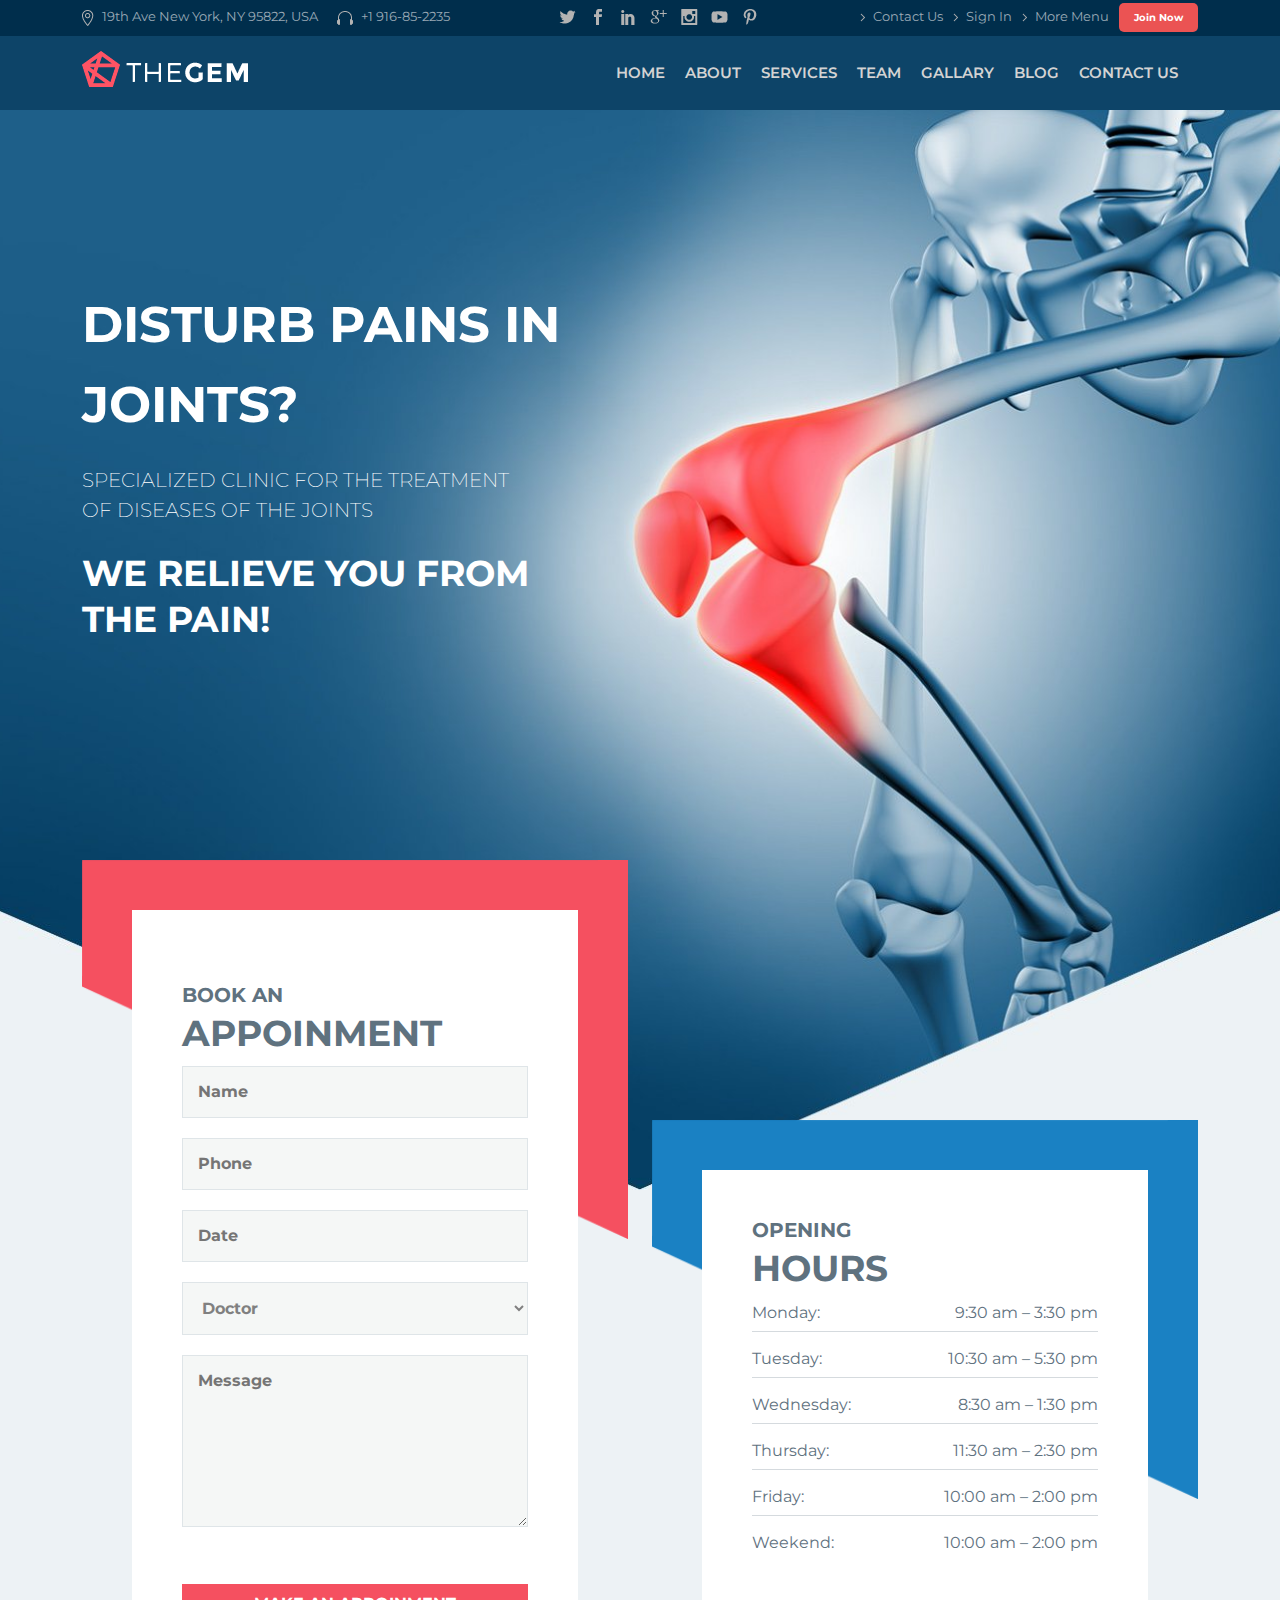
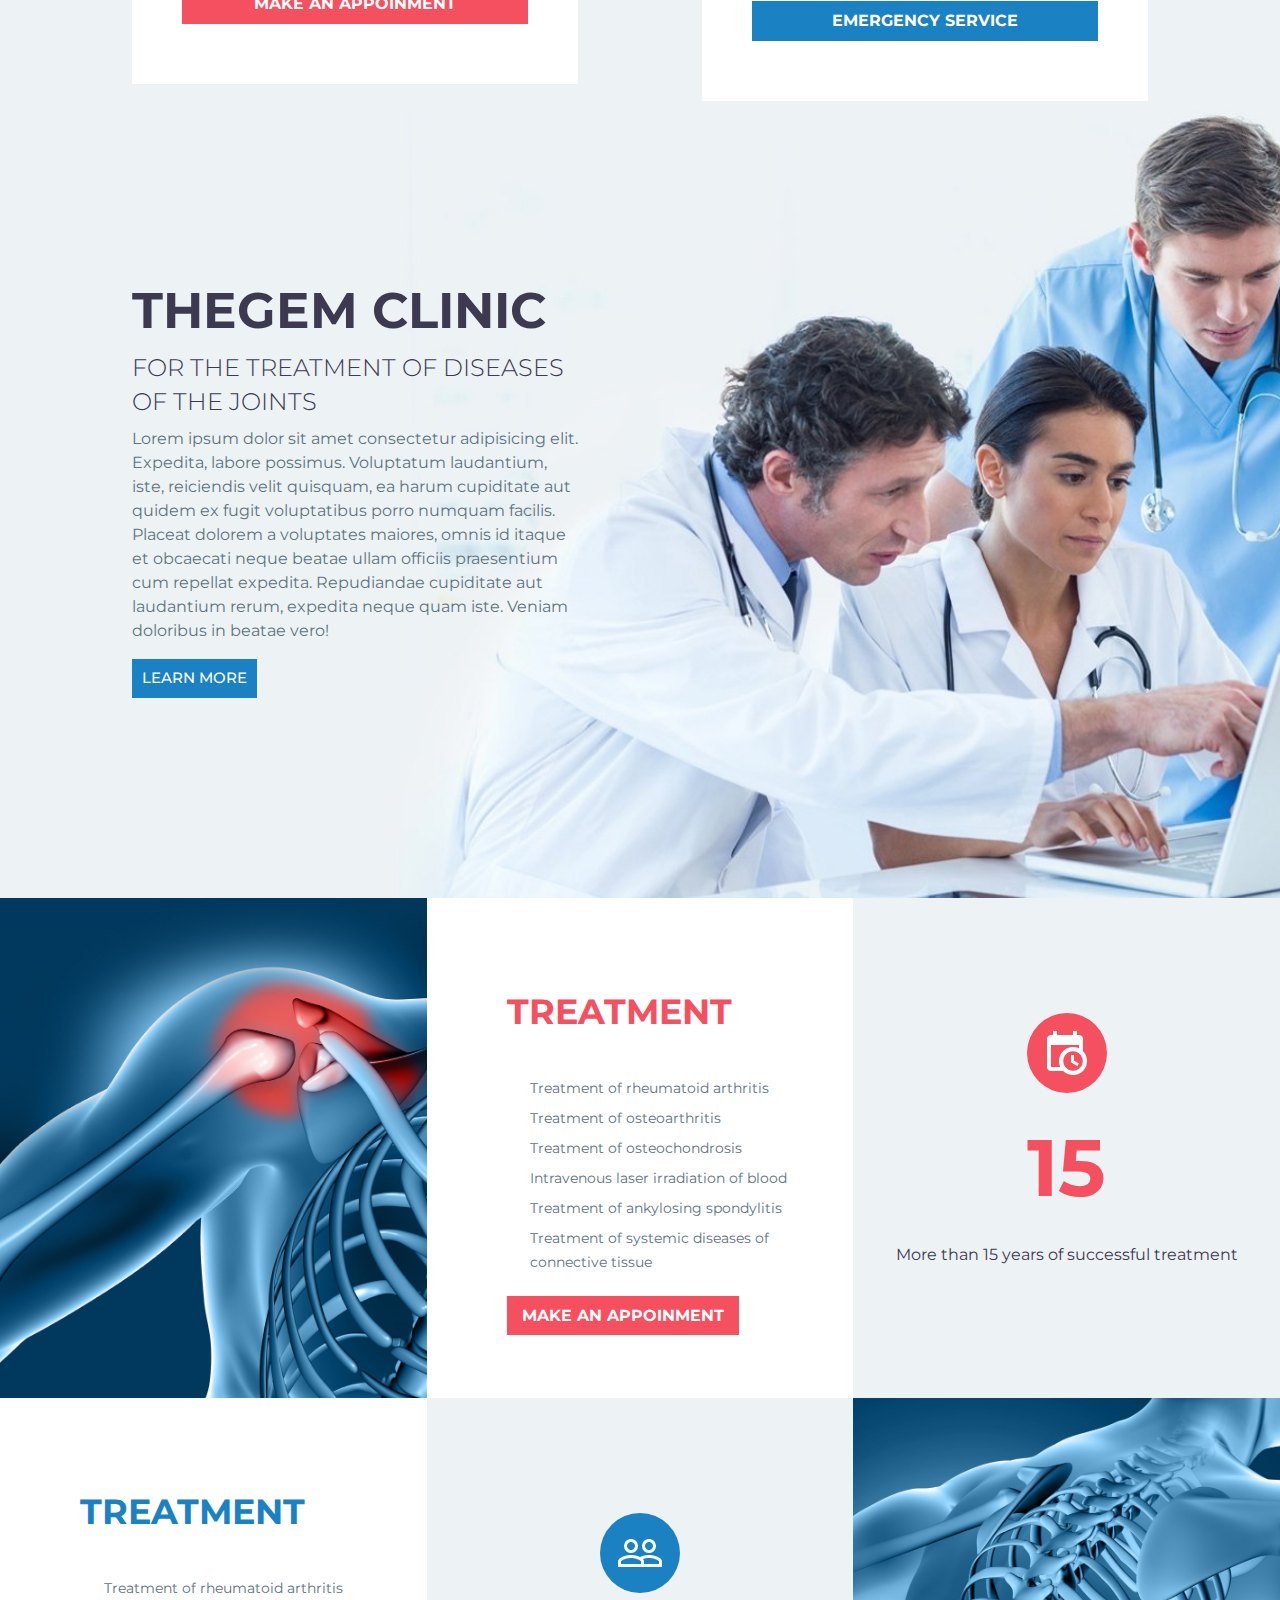
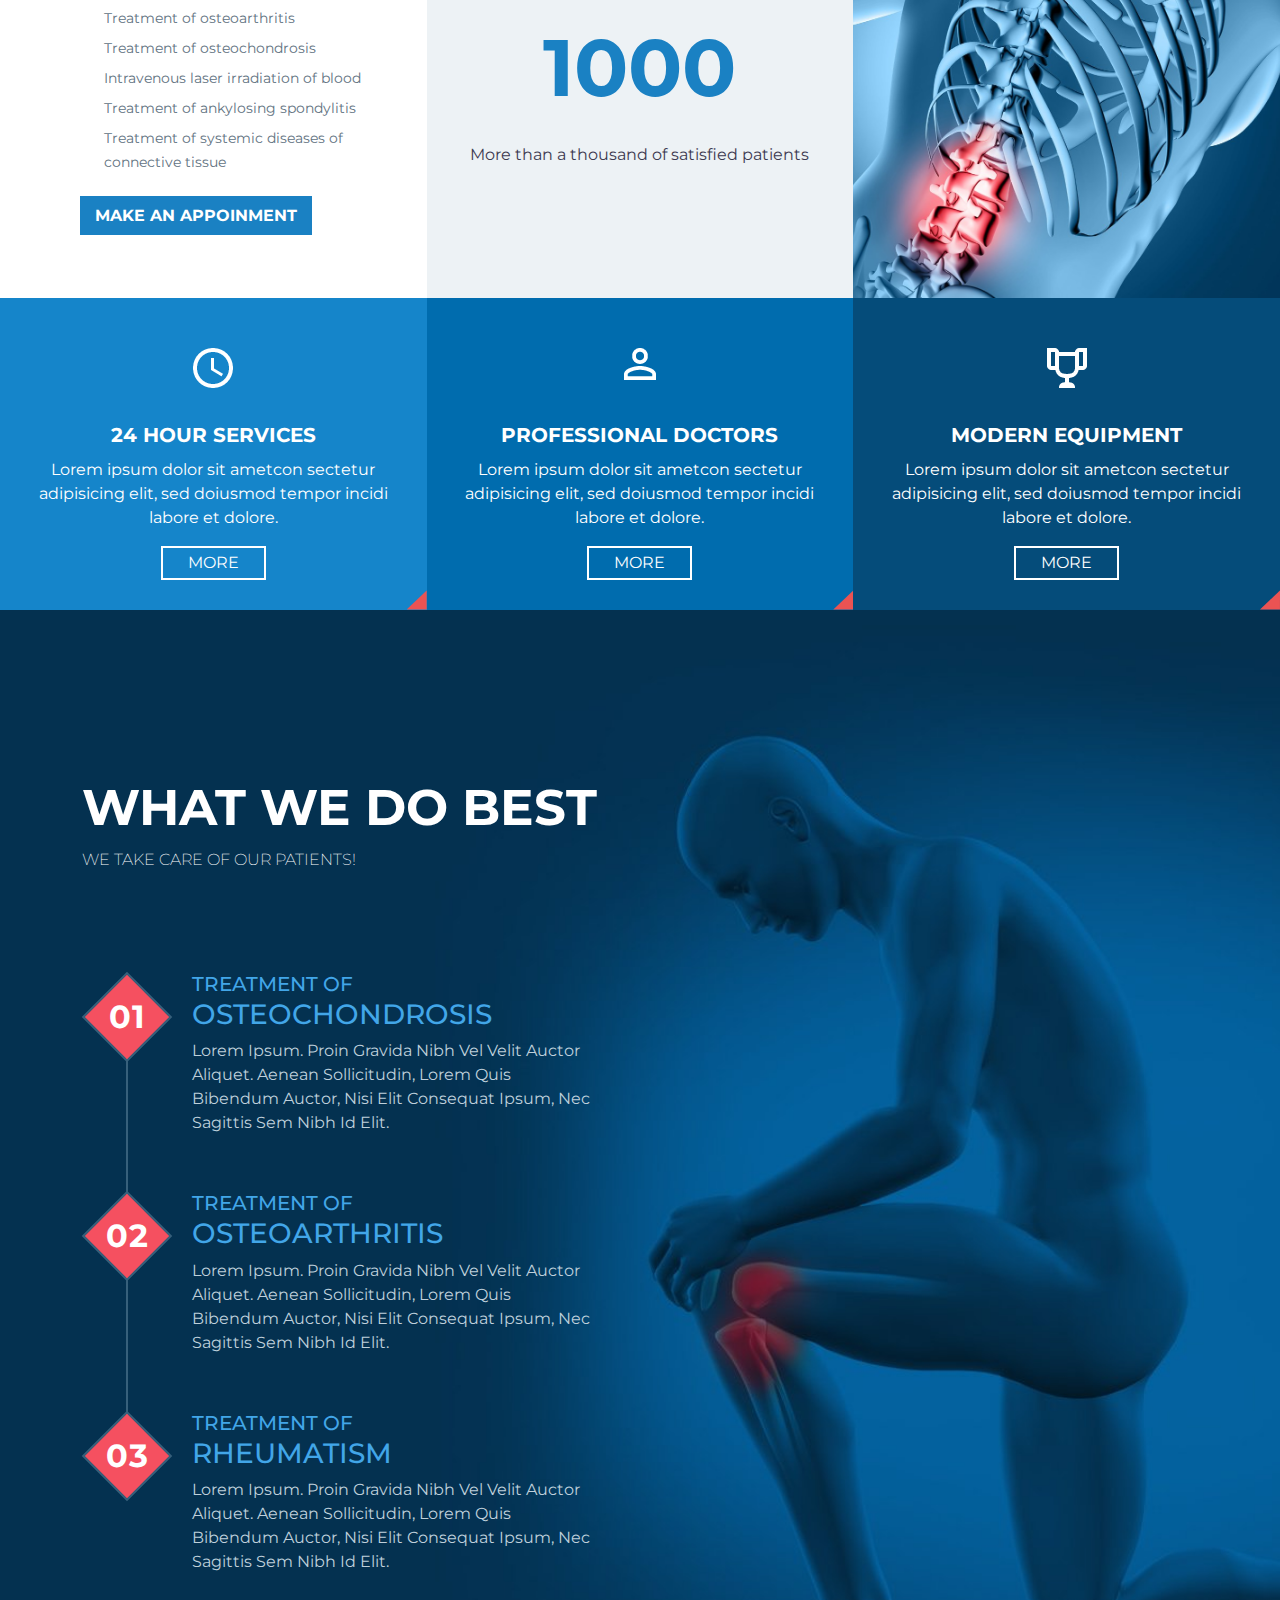
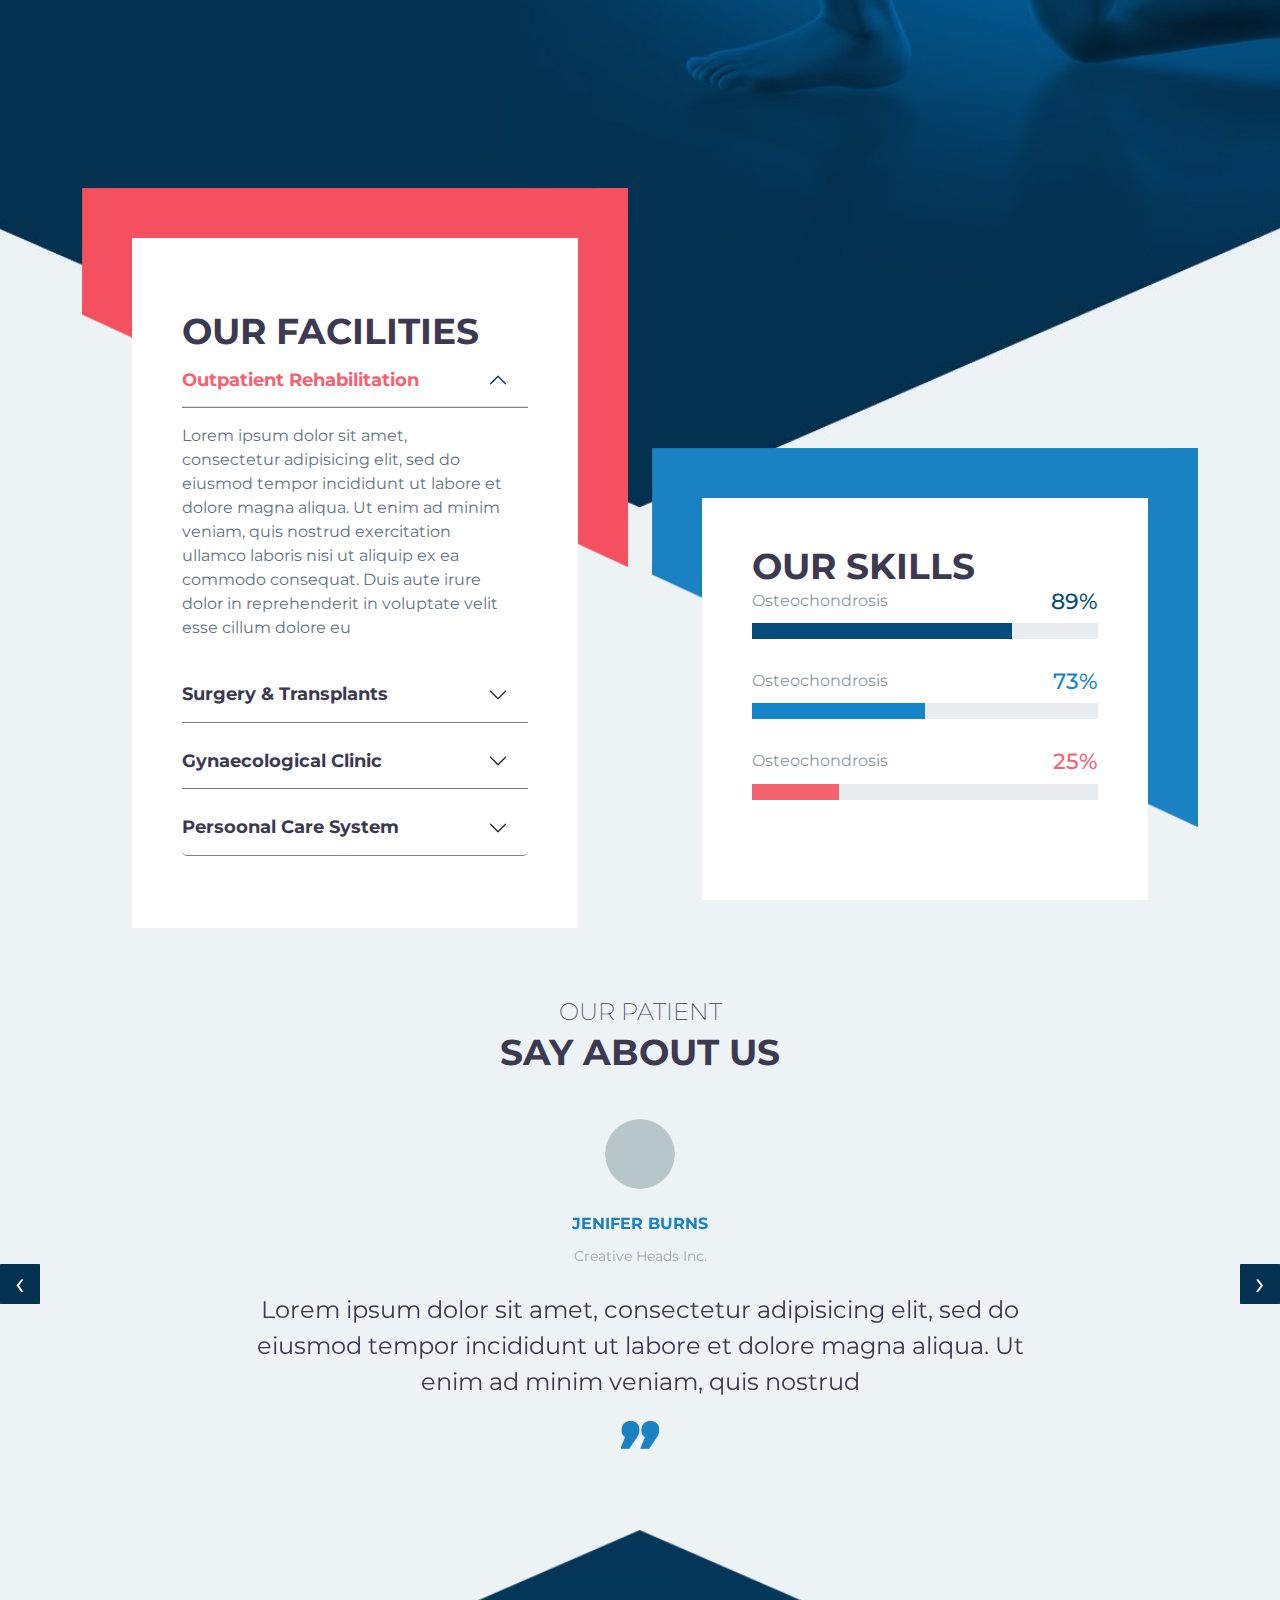
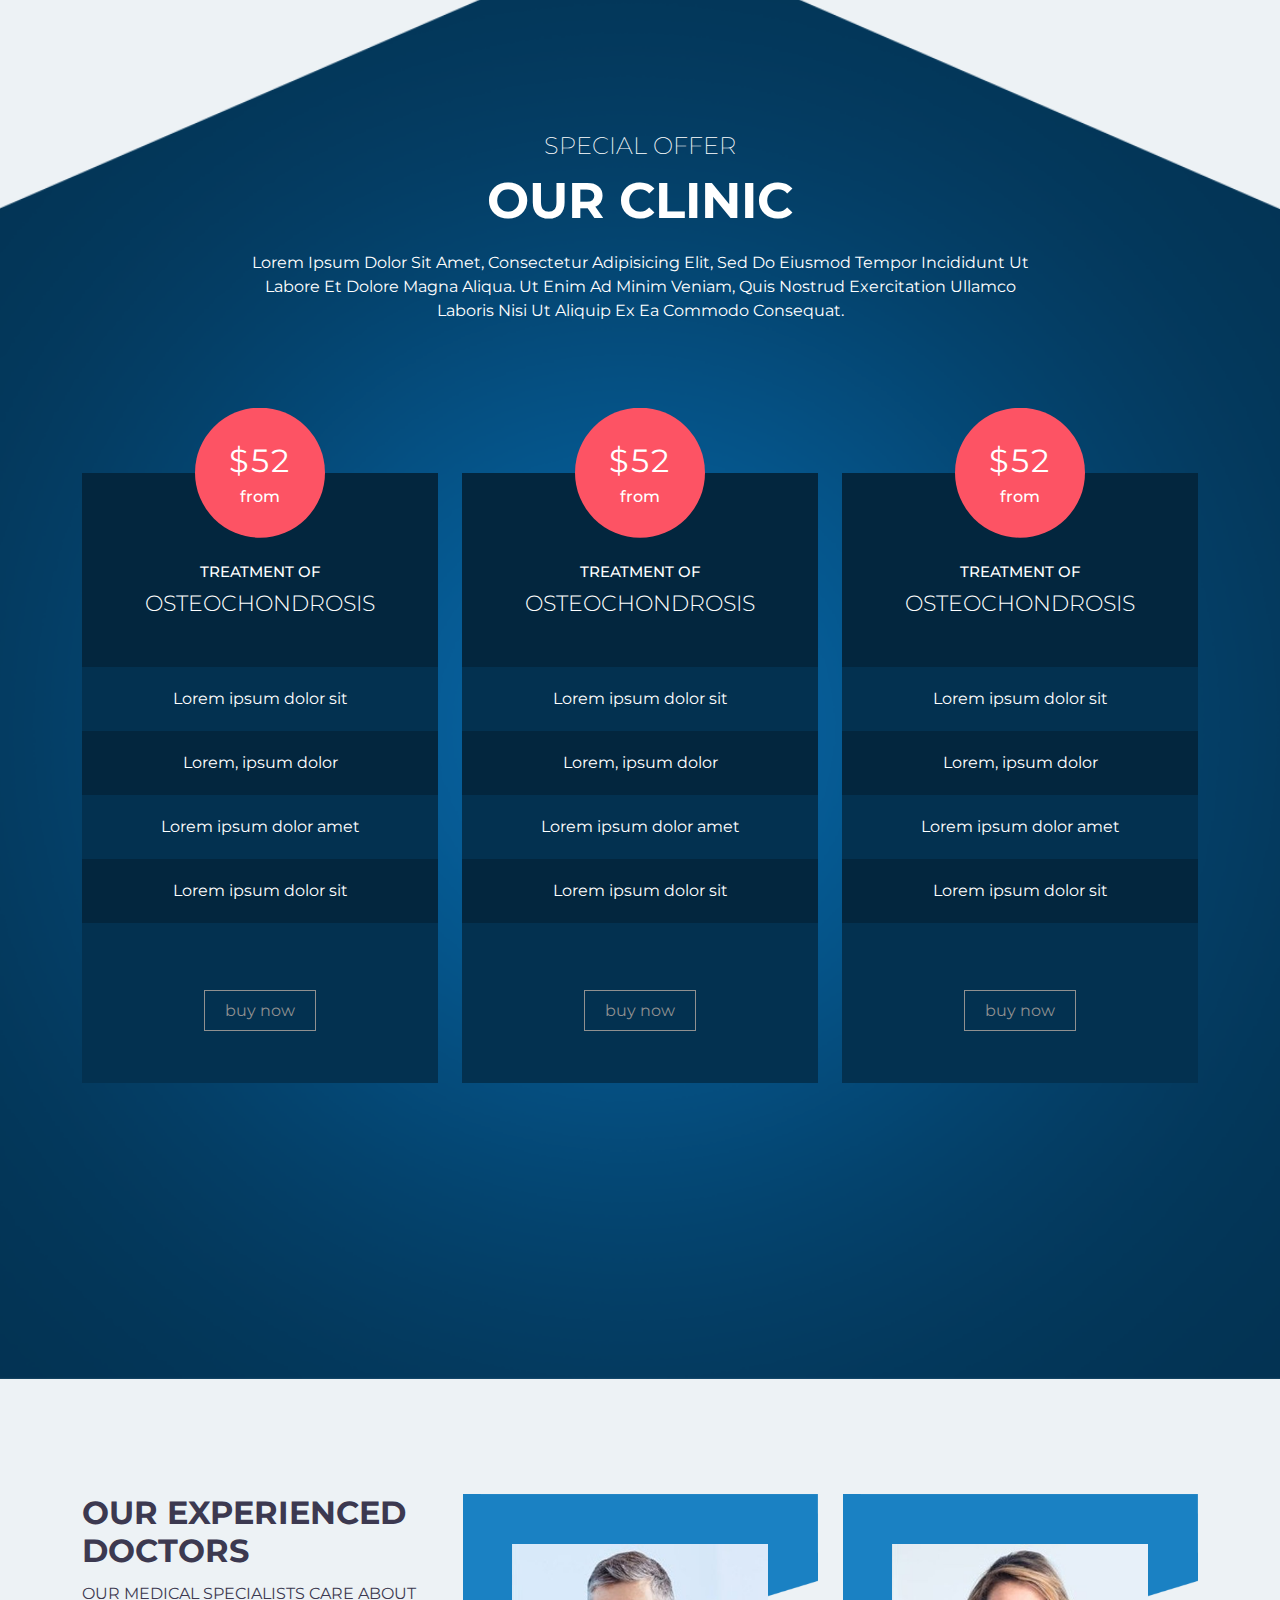
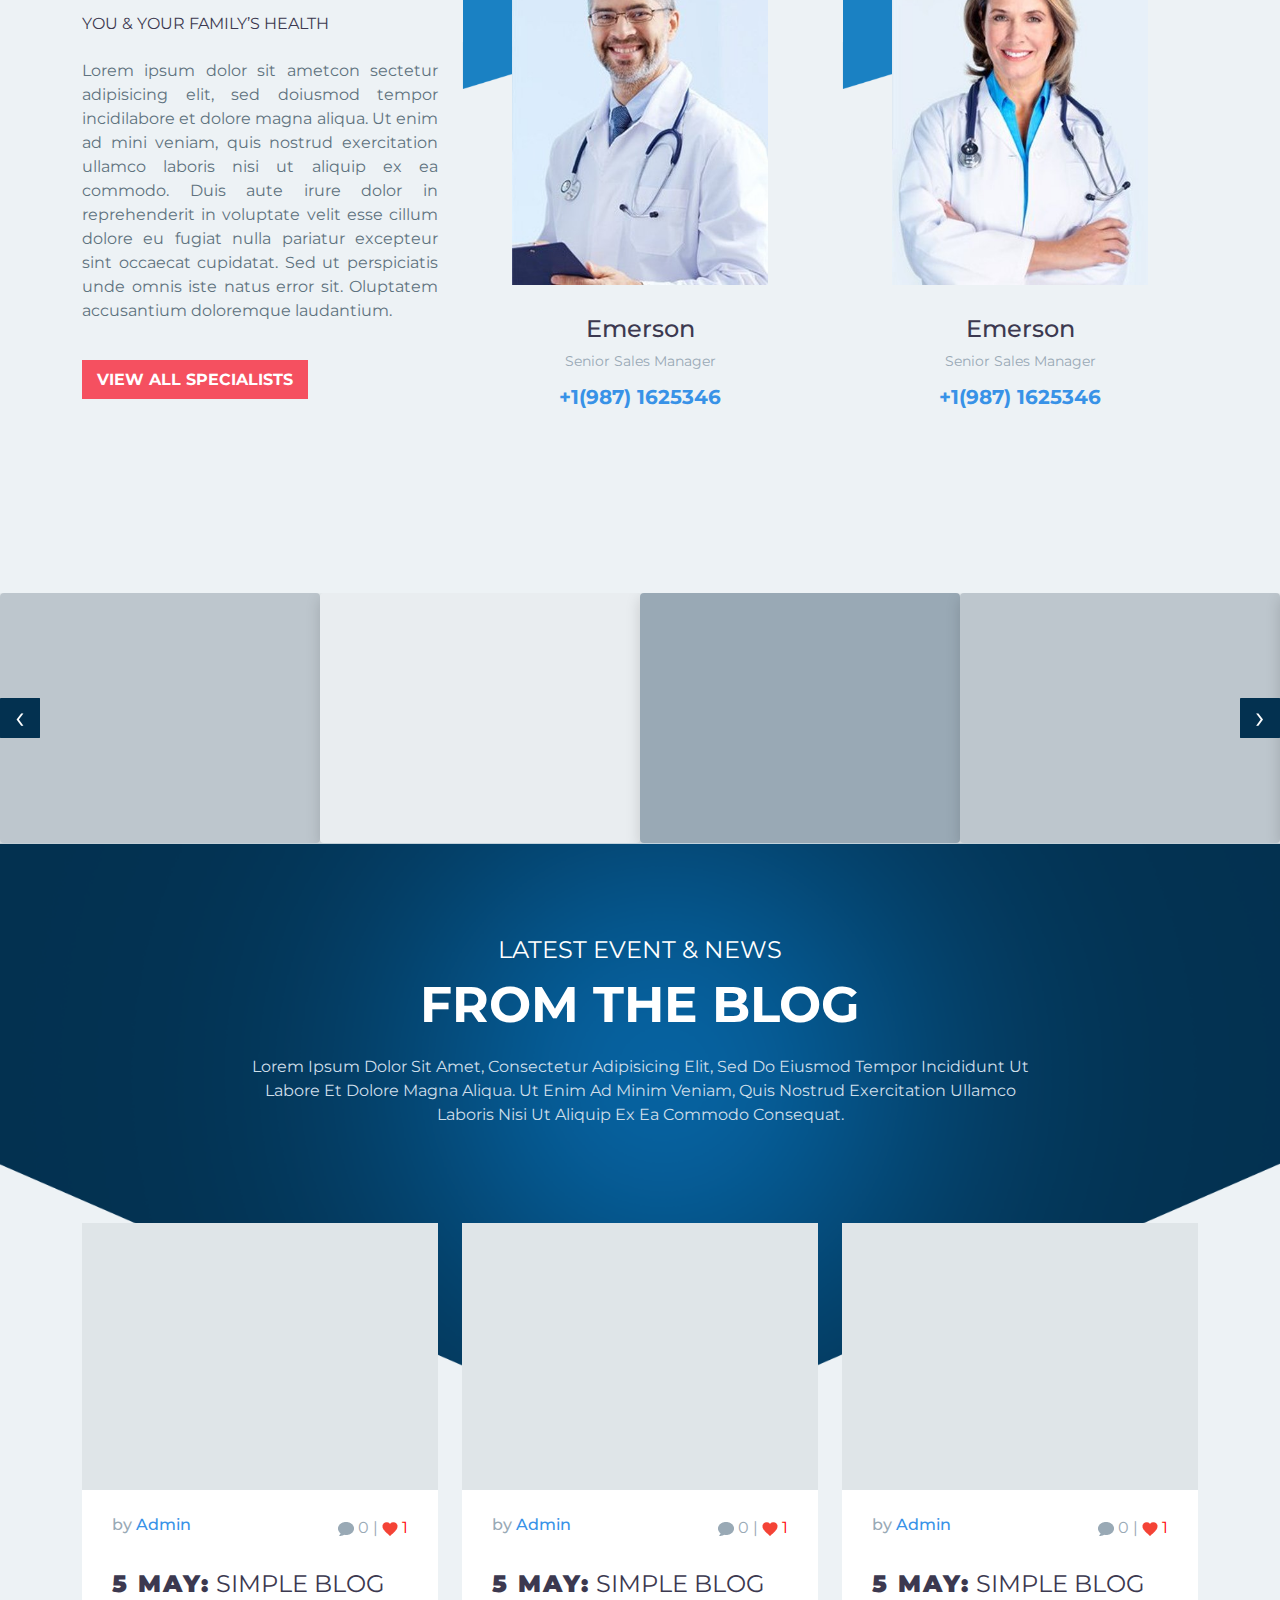
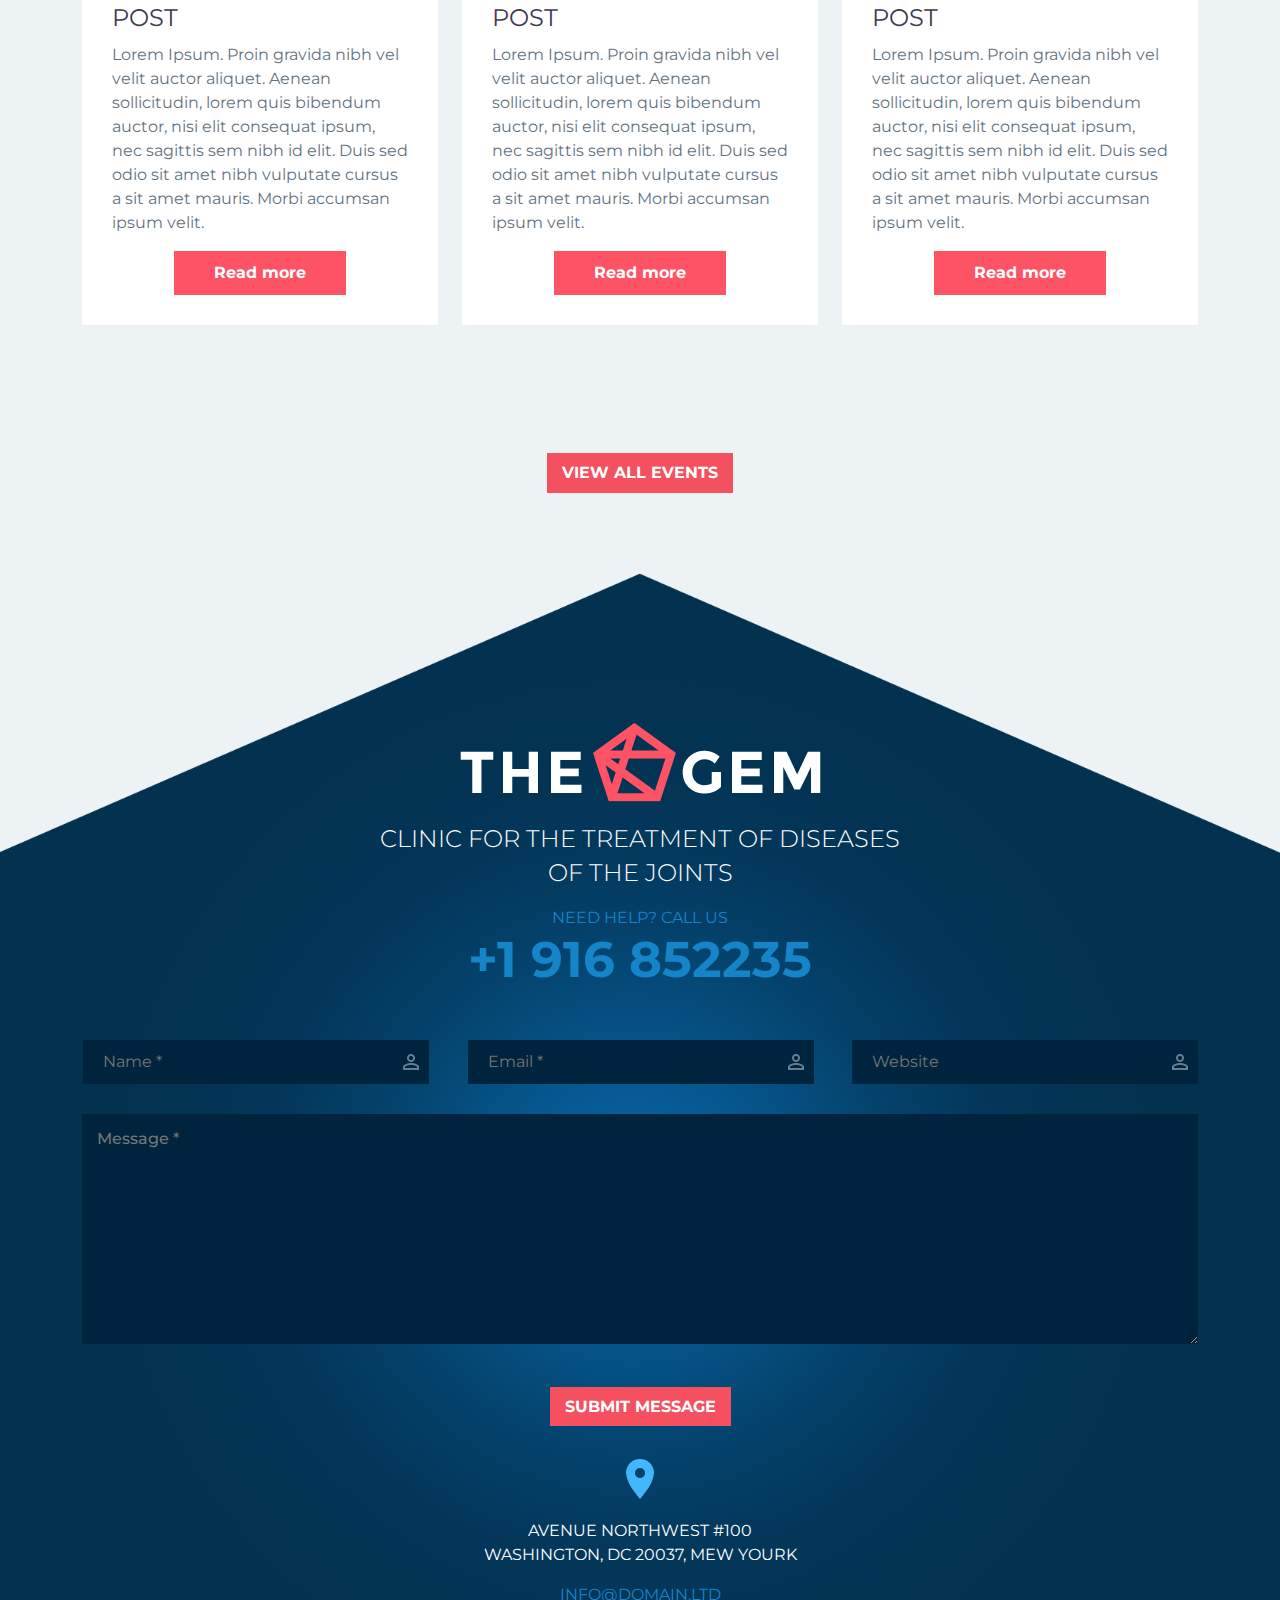
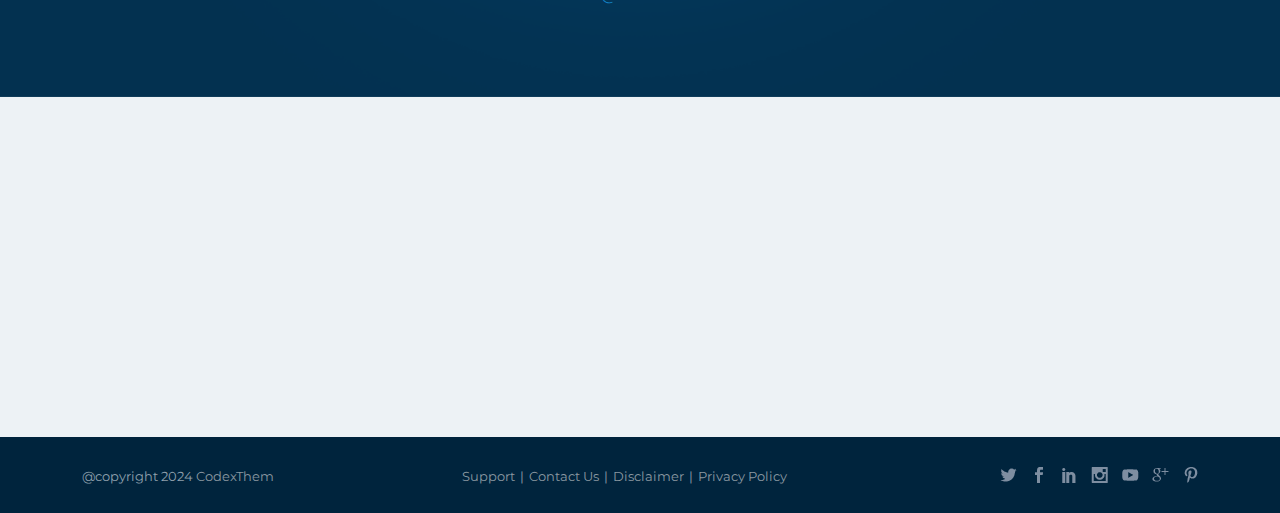
==== commit 1518084e: "making a overlay search bar and make it responsive" ====
--- a/index.html
+++ b/index.html
@@ -112,13 +112,16 @@
                   </ul>
                 </div>
 
-                <div class="search">
+                <!-- <div class="search">
                   <div class="search-area">
                     <div class="search-box">
                       <button class="btn-search"><i class="fas fa-search"></i></button>
                       <input type="text" class="input-search" placeholder="Type to Search...">
                     </div>
                   </div>
+                </div> -->
+                <div class="search">
+                  <button class="openBtn" onclick="openSearch()"><i class="fas fa-search"></i></button>
                 </div>
               </div>
             </div>
@@ -126,6 +129,18 @@
         </div>
       </section>
       <!-- Nav section end   -->
+
+      <!-- search area  -->
+      <div id="myOverlay" class="overlay">
+        <span class="closebtn" onclick="closeSearch()" title="Close Overlay">×</span>
+        <div class="overlay-content">
+          <form action="">
+            <input type="text" placeholder="Search.." name="search">
+            <button type="submit"><i class="fa fa-search"></i></button>
+          </form>
+        </div>
+      </div>
+      <!-- search area  -->      
 
       <section class="heading-section">
         <!-- banner section start -->
--- a/css/navbarstyle.css
+++ b/css/navbarstyle.css
@@ -159,10 +159,82 @@
   }
 
   .search-area{
-    display: flex;
-    position: relative;
-  }
-  .search-area img, svg {
+    position: relative;
+  }
+
+  .openBtn {
+    background: transparent;
+    border: none;
+    padding: 0;
+    font-size: 20px;
+    cursor: pointer;
+  }
+  
+  .openBtn i:hover {
+    color: #2f9ee8;
+  }
+  
+  .overlay {
+    height: 100%;
+    width: 100%;
+    display: none;
+    position: fixed;
+    z-index: 9999;
+    top: 0;
+    left: 0;
+    background-color: rgb(0,0,0);
+    background-color: rgba(0,0,0, 0.9);
+  }
+  
+  .overlay-content {
+    position: relative;
+    top: 46%;
+    width: 80%;
+    text-align: center;
+    margin-top: 30px;
+    margin: auto;
+  }
+  
+  .overlay .closebtn {
+    position: absolute;
+    top: 20px;
+    right: 45px;
+    font-size: 60px;
+    cursor: pointer;
+    color: white;
+  }
+  
+  .overlay .closebtn:hover {
+    color: #ccc;
+  }
+  
+  .overlay input[type=text] {
+    padding: 15px;
+    font-size: 17px;
+    border: none;
+    float: left;
+    width: 80%;
+    background: white;
+  }
+  
+  .overlay input[type=text]:hover {
+    background: #f1f1f1;
+  }
+  
+  .overlay button {
+    float: left;
+    width: 20%;
+    padding: 15px;
+    background: #ddd;
+    font-size: 17px;
+    border: none;
+    cursor: pointer;
+  }
+  
+  .overlay button:hover {
+    background: #bbb;
+  }
+  /* .search-area img, svg {
     width: 21px;
     height: 21px;
     margin-top: 5px;
@@ -224,6 +296,6 @@
   .fa-magnifying-glass:before, .fa-search:before {
     padding: 0 5px;
     color: #ffffff;
-}
+} */
   
   /* Nav section end  */--- a/css/responsive.css
+++ b/css/responsive.css
@@ -407,7 +407,12 @@
     .search {
         margin-top: 2px;
     }
-
+    .fa-search{
+        margin-top: 10px;
+    }
+    .overlay button {
+        padding: 11.6px;
+    }
     /*============================================================
         Start ::  Home screen 
     ============================================================ */
@@ -922,6 +927,8 @@
 @media only screen and (max-width: 767px) {
     body {
         background-color: rgb(41, 214, 177) !important;
+        font-size: 10px;
+        line-height: 20px;
     }
 
     /* Top section start  */
@@ -984,6 +991,19 @@
         display: block;
     }
 
+    /* search area  */    
+    .openBtn{
+        margin-top: 6px;
+    }
+    .overlay button {
+        padding: 11.6px;
+        font-size: 15px;
+    }
+    .fa-search {
+        margin-top: 10px;
+    }
+    /* search area  */
+
 
     .slicknav_menu .slicknav_menutxt {
         display: none;
@@ -992,11 +1012,7 @@
     .slicknav_menu .slicknav_icon {
         position: absolute;
         right: 10px;
-        /* top: 15px; */
-    }
-
-    .fa-search {
-        margin-top: 15px;
+        top: 2px;
     }
 
     .slicknav_menu {
@@ -1052,11 +1068,11 @@
     }
 
     .banner-text {
-        padding: 55px 0 25px 0;
+        padding: 40px 0 25px 0;
         text-align: center;
     }
 
-    .banner-text .learge-title {
+    .banner-text .title-extralarge {
         font-size: 30px;
         line-height: 40px;
         padding: 0 5px;
@@ -1065,39 +1081,59 @@
 
     .banner-text h6 {
         color: #ffffff;
-        font-size: 16px;
-        line-height: 26px;
+        font-size: 14px;
+        line-height: 24px;
         padding: 0;
         margin-bottom: 10px;
     }
 
     .banner-text h4 {
-        font-size: 22px;
-        line-height: 32px;
+        font-size: 18px;
+        line-height: 28px;
         padding: 0;
     }
 
     /* Apoinment and hour section start */
     .apoinment-hour-section {
-        margin-top: -140px;
+        margin-top: -180px;
+    }
+    .apoinment-hour-section .card-lg{
+        background-size: 100% 240px;
     }
 
     .card-lg {
-        padding: 0;
+        margin: 0;
+        padding: 30px 20px;
     }
 
     .card-content {
-        padding: 30px 10px 30px 10px;
+        padding: 30px 15px 30px 15px;
+    }
+    .card-form input, select, textarea {
+        padding: 8px 5px 8px 10px;
+        border: 1px solid #dff3fd;
+        font-size: 12px;
+        line-height: 18px;
+        font-weight: 600;
+        margin-bottom: 14px;
+    }
+    .card-form textarea {
+        height: 80px;
+        margin-bottom: 0;
     }
 
     .card-title {
         text-align: center;
         margin-bottom: 20px;
     }
+    .title-small {
+        font-size: 15px;
+        line-height: 20px;
+    }
 
     .card-lg h1 {
-        font-size: 26px;
-        line-height: 36px;
+        font-size: 22px;
+        line-height: 32px;
     }
 
     .card-blue {
@@ -1122,6 +1158,24 @@
         float: left;
         margin-bottom: 0;
 
+    }
+    .card-form .large-btn {
+        margin-top: 10px;
+    }
+    .card-form .large-btn a{
+        font-size: 14px;
+        line-height: 24px;
+    }
+    .date-time p{
+        font-size: 14px;
+        line-height: 24px;
+        margin-bottom: 0;
+    }
+    .card-blue .list-data ul {
+        margin-bottom: 15px;
+    }
+    .card-blue {
+        margin-top: 0;
     }
 
 
@@ -1158,7 +1212,6 @@
 
     .about-section .title p {
         color: #ffffff;
-        font-size: 12px;
     }
 
     .btn-medium a {
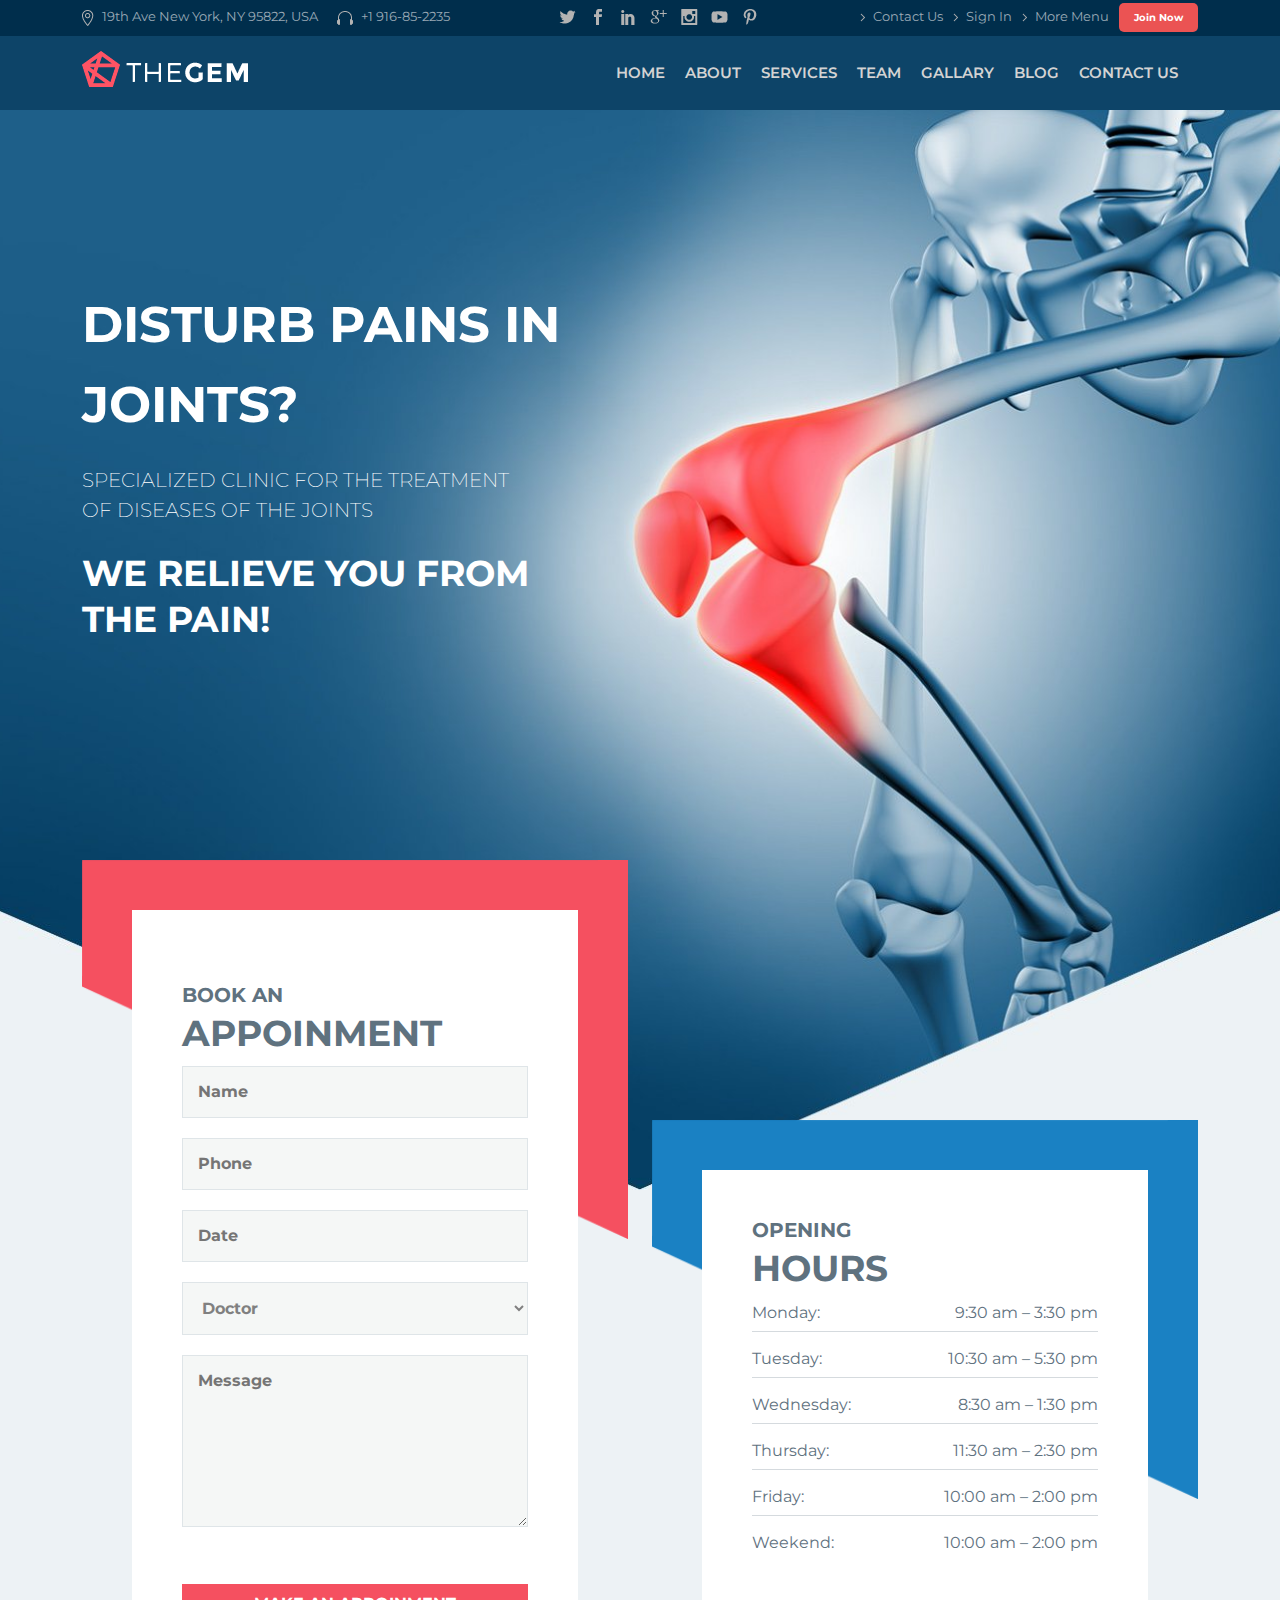
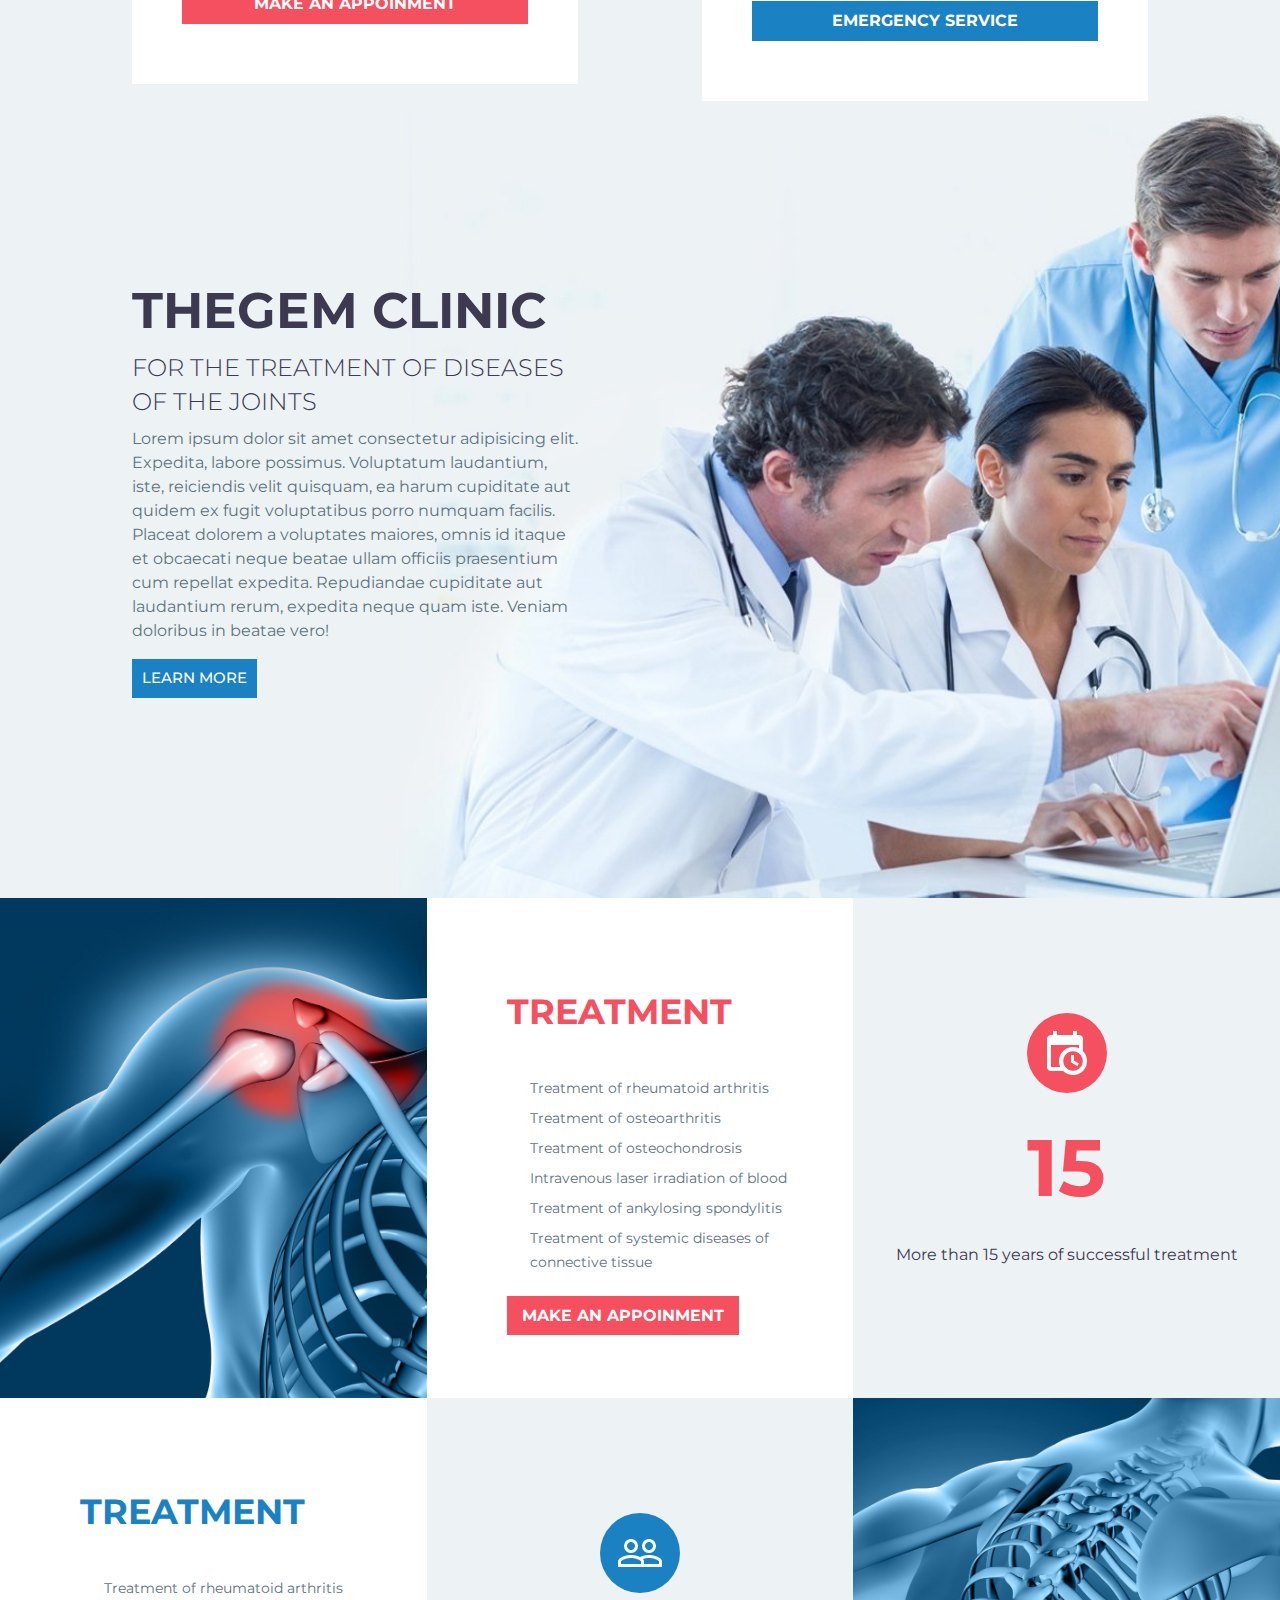
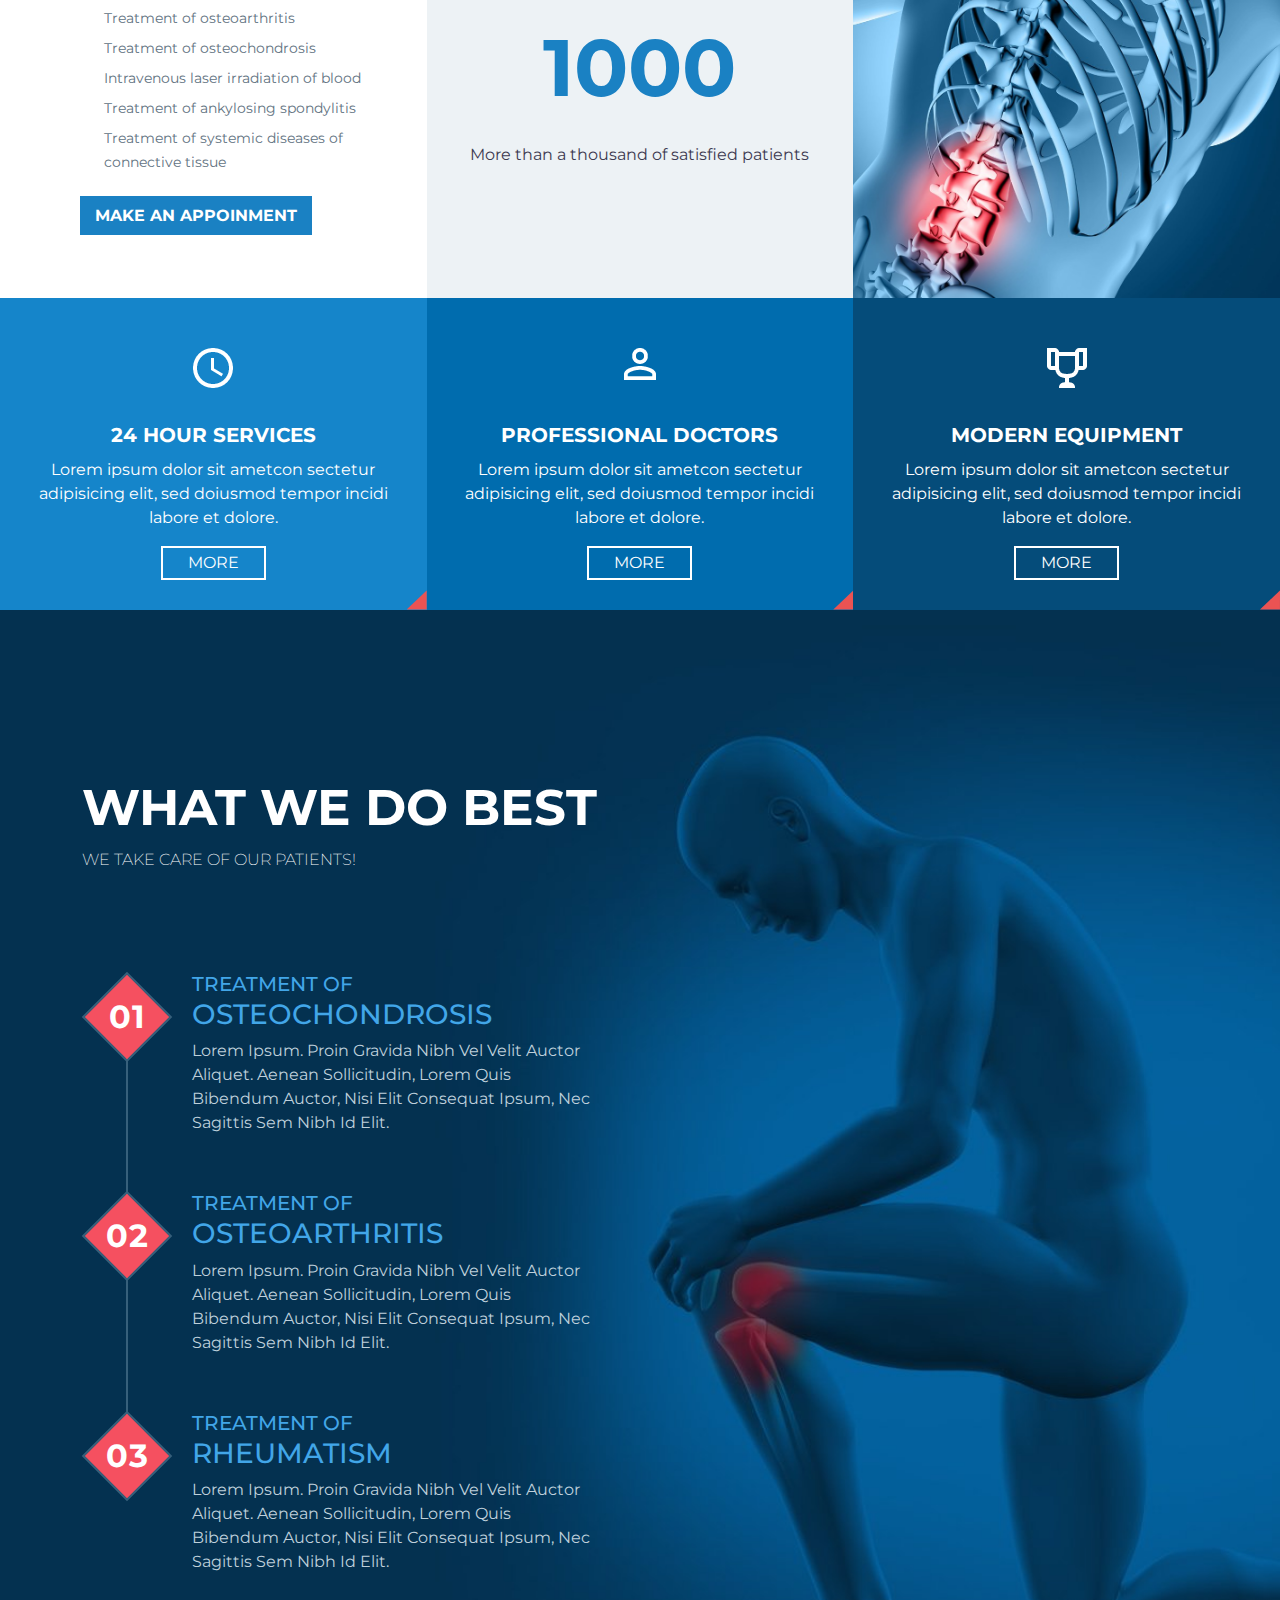
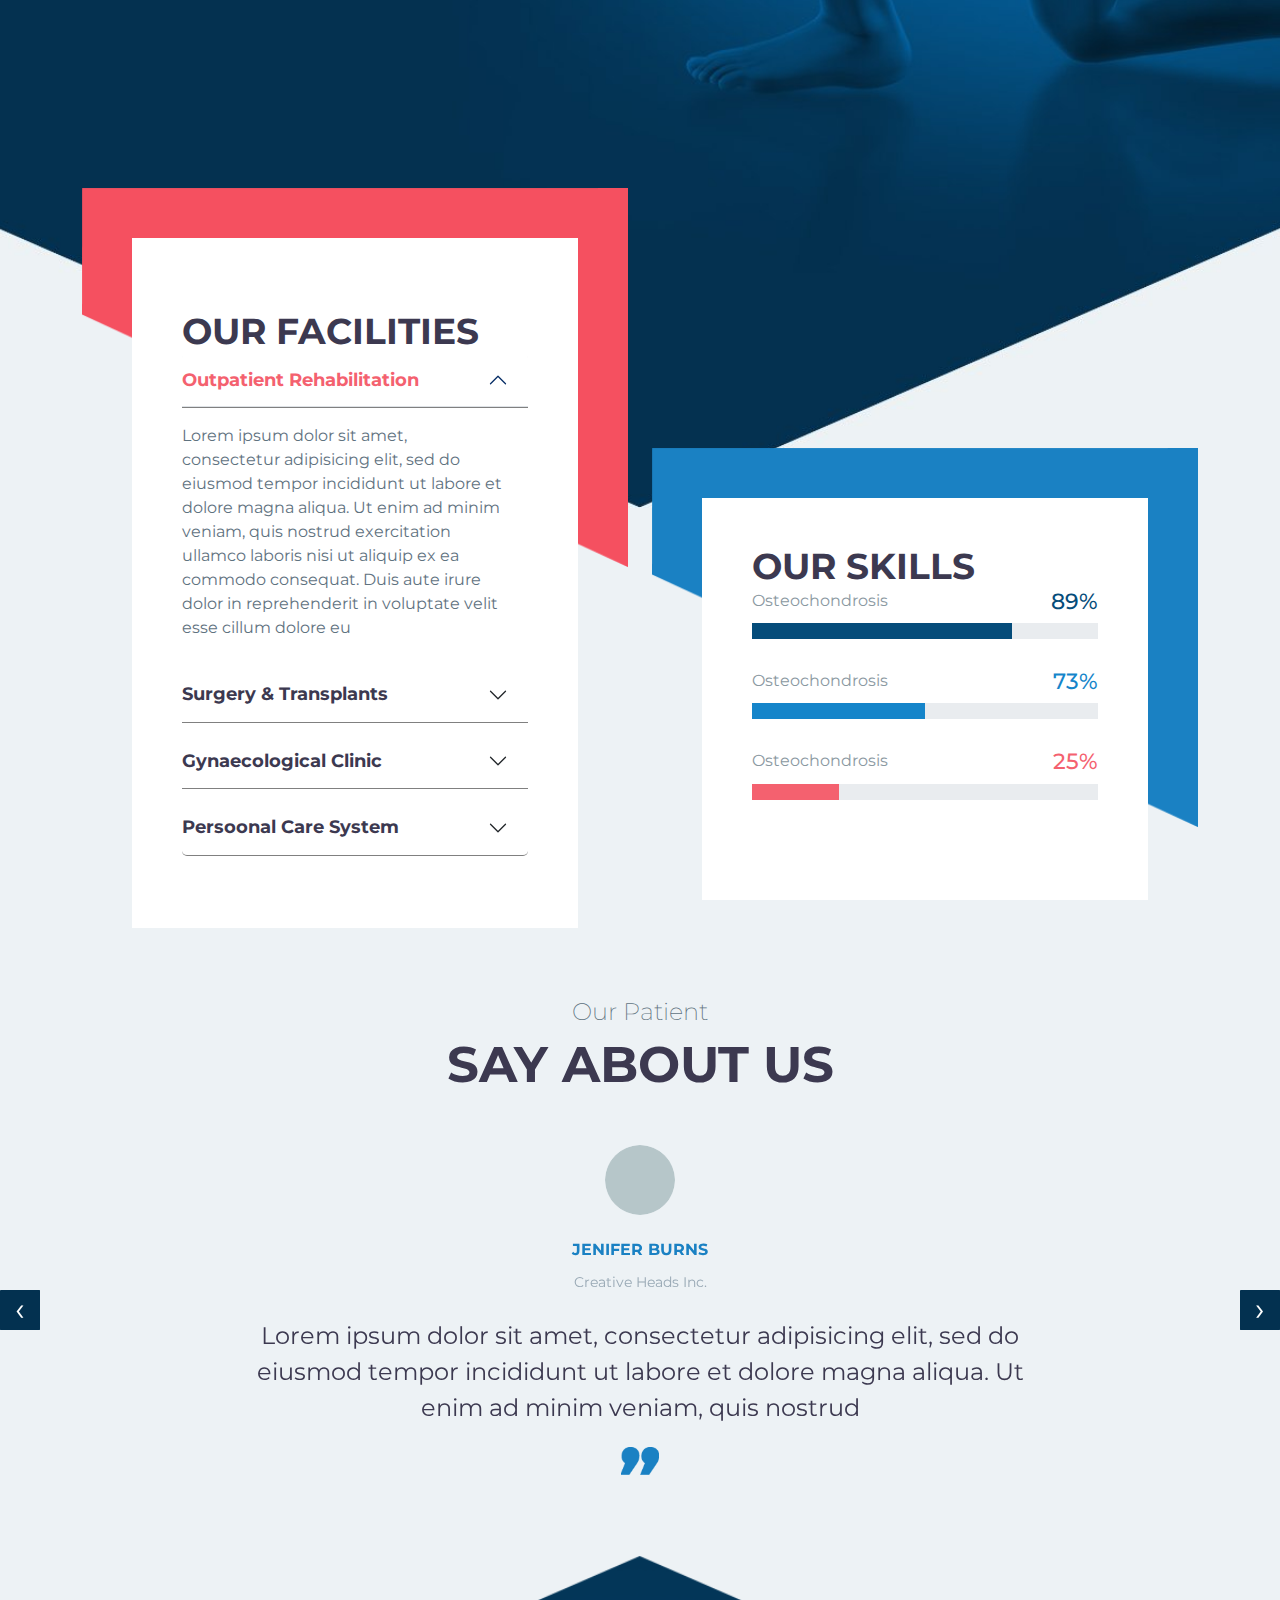
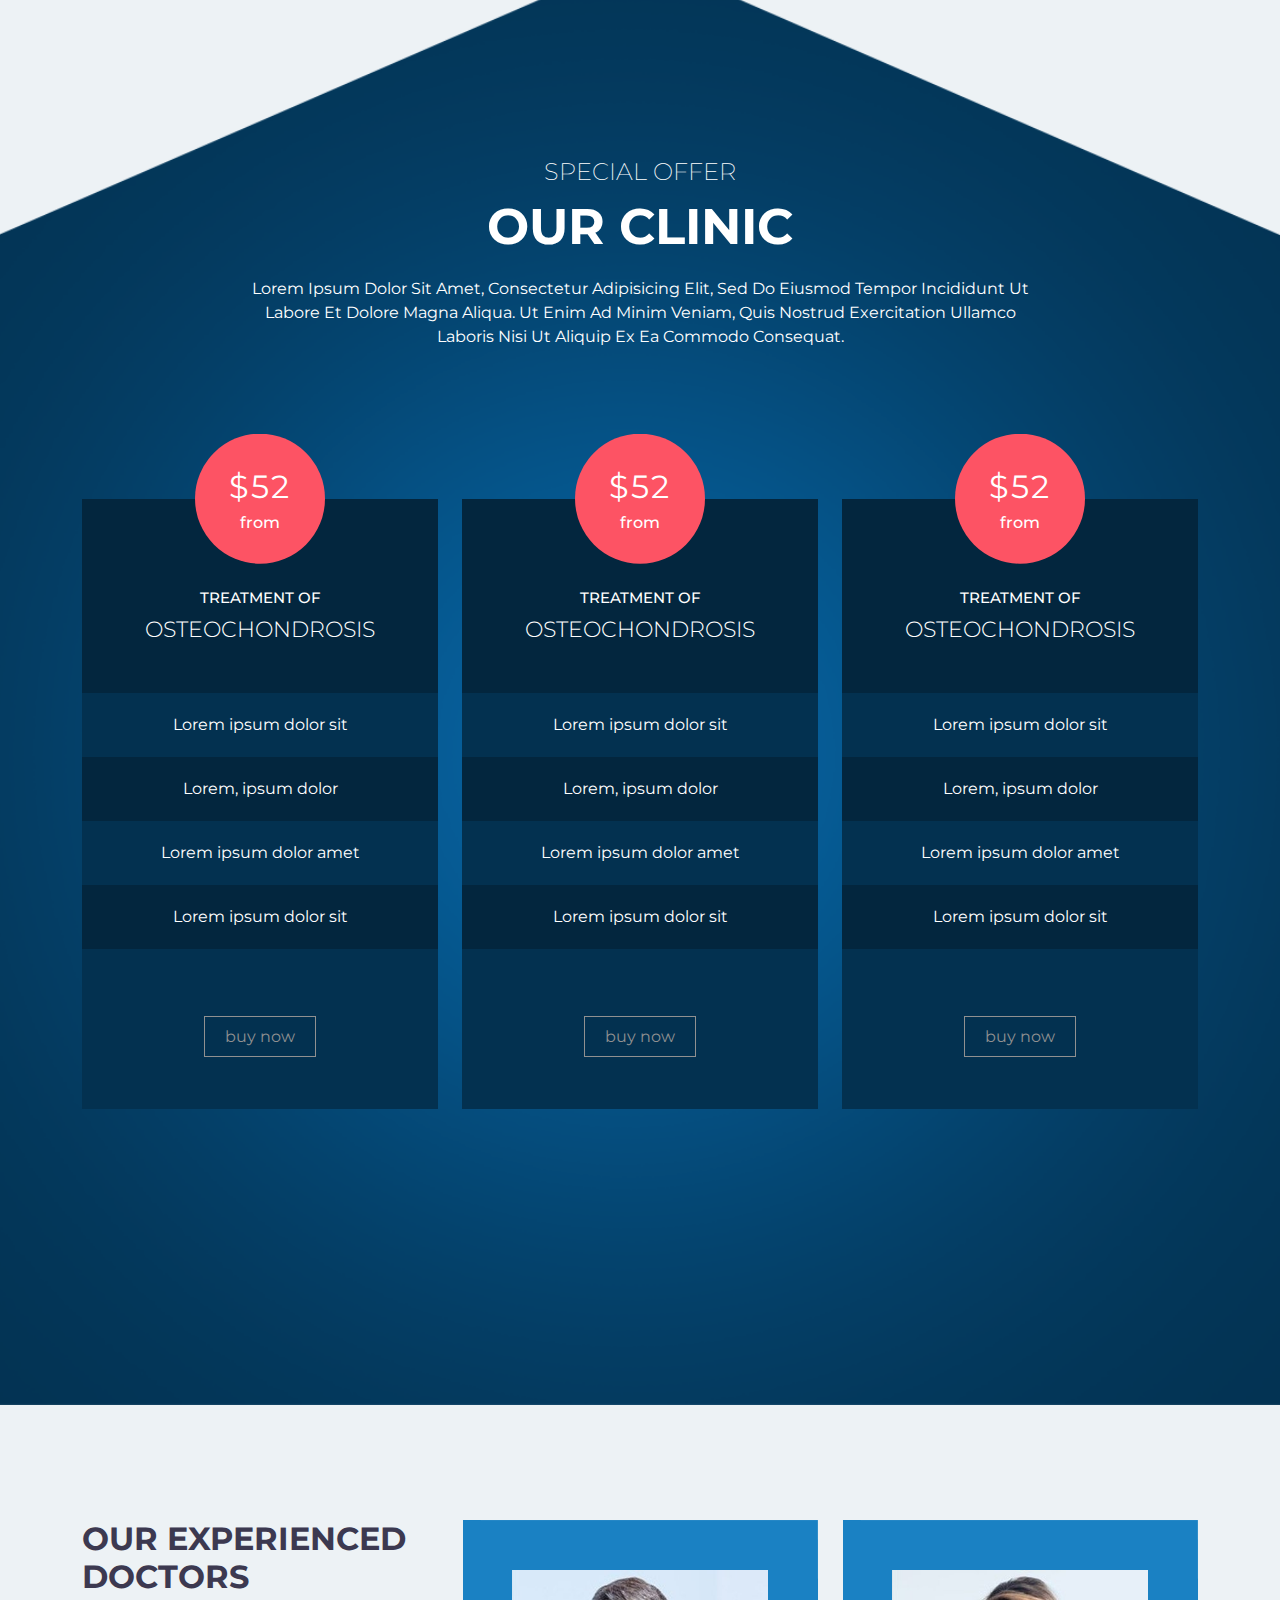
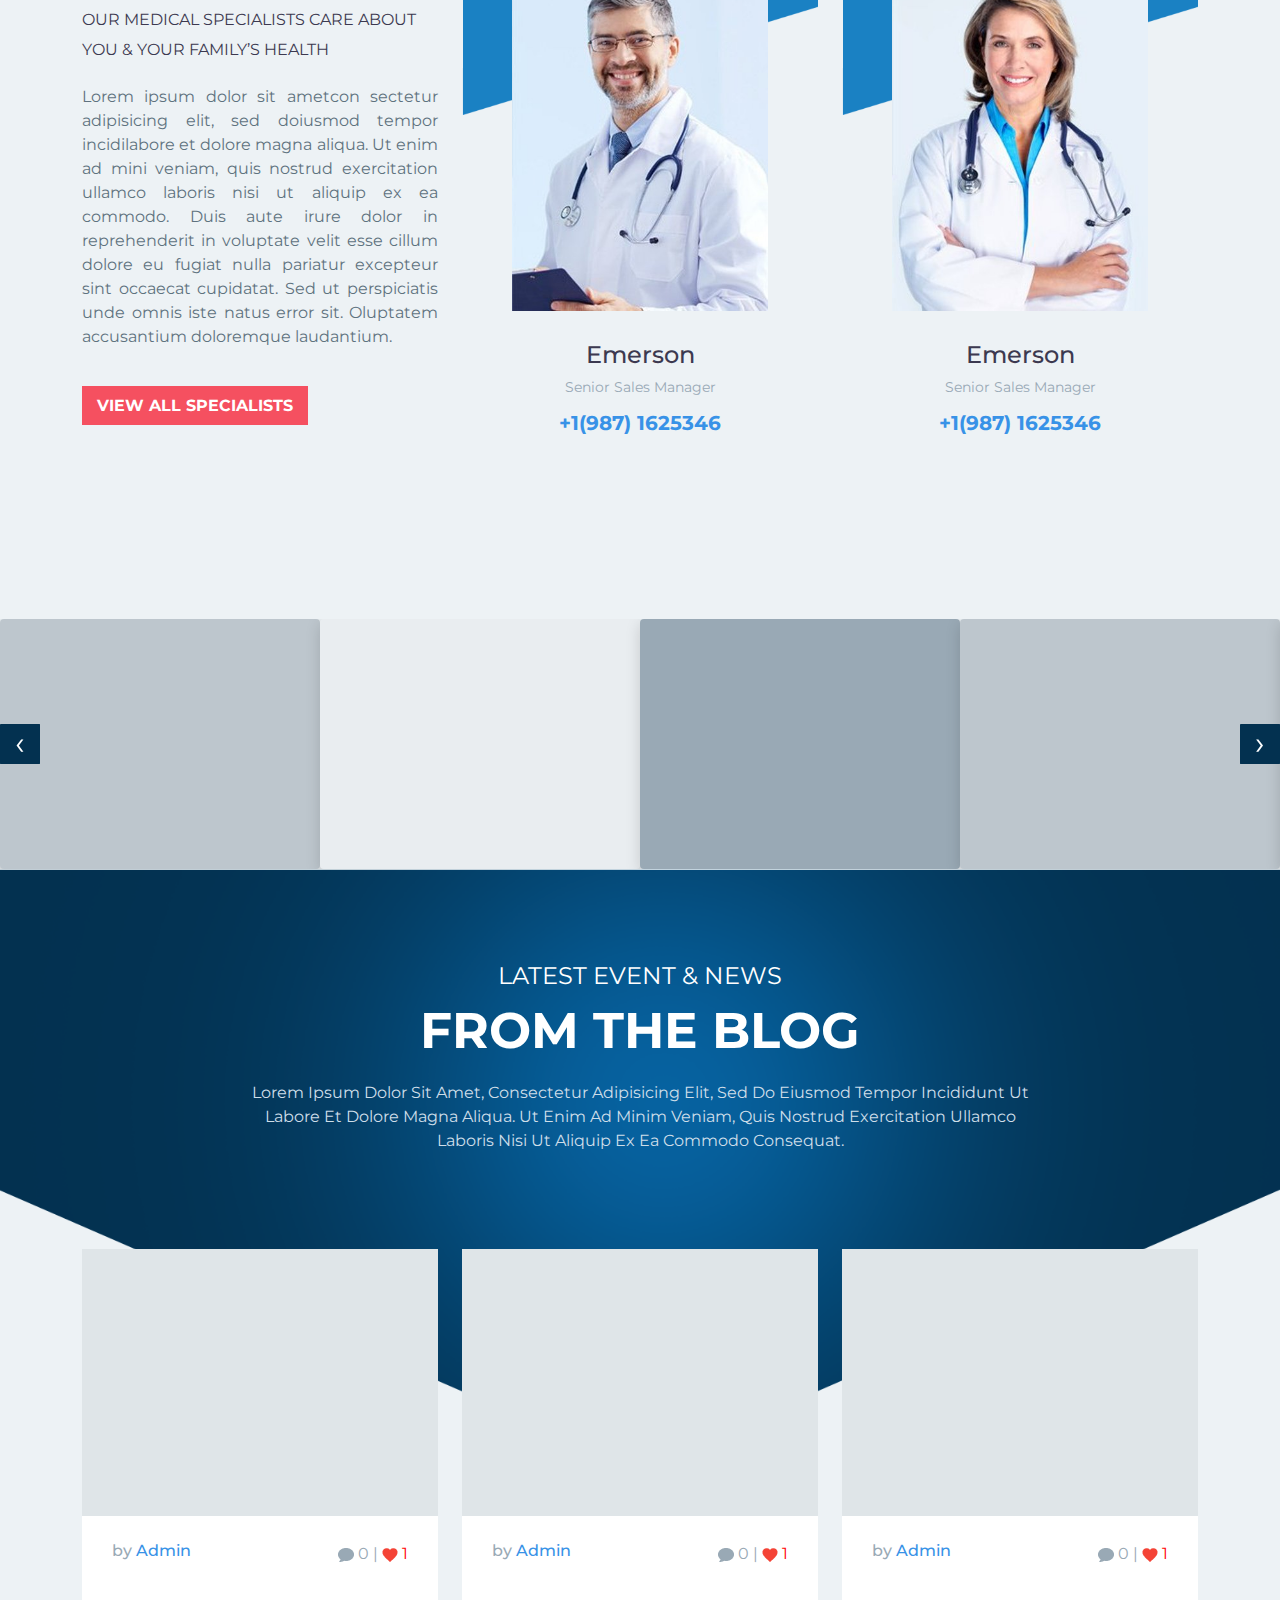
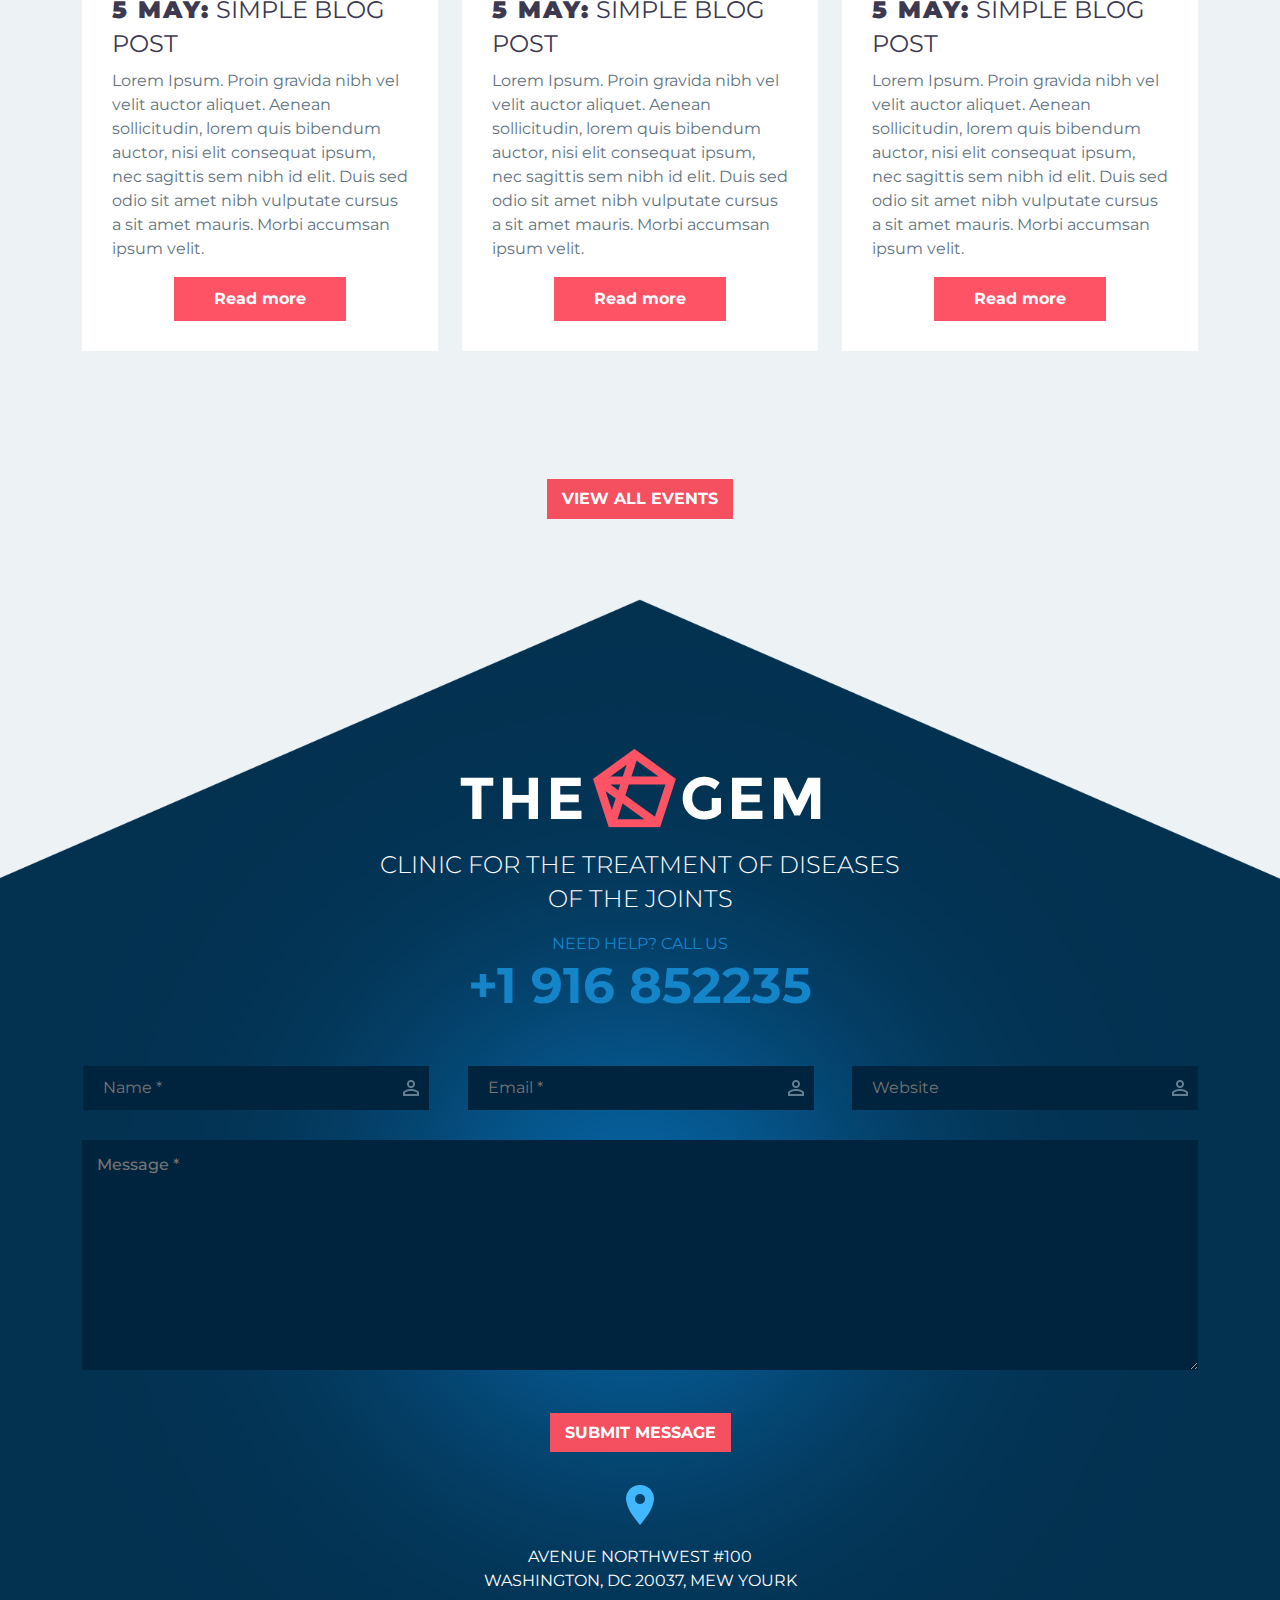
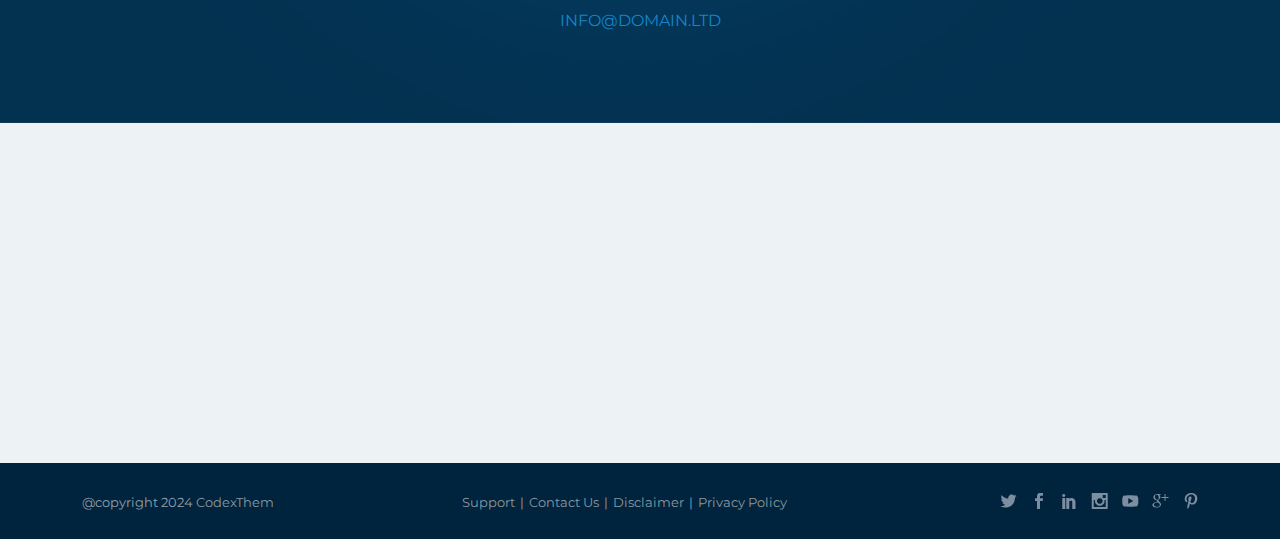
==== commit cef699f0: "make all page responsive" ====
--- a/index.html
+++ b/index.html
@@ -272,7 +272,7 @@
         <div class="container-fluid">
           <div class="row no-gutters">
             <div class="col-12 col-xs-12 col-sm-12 col-md-6 col-lg-4 col-xl-4 p-0">
-              <div class="box" style="background-image: url('assets/image/services1.jpg'); background-repeat: no-repeat; background-position: center center; background-size: cover;"></div>
+              <div class="box bg-box-img" style="background-image: url('assets/image/services1.jpg'); background-repeat: no-repeat; background-position: center center; background-size: cover;"></div>
             </div>
             <div class="col-12 col-xs-12 col-sm-12 col-md-6 col-lg-4 col-xl-4 p-0">
               <div class="box" style="background-color: #ffffff;">
@@ -329,7 +329,7 @@
               </div>
             </div>
             <div class="col-12 col-xs-12 col-sm-12 col-md-6 col-lg-4 col-xl-4 p-0">
-              <div class="box" style="background-image: url('assets/image/Image20240417150041.jpg'); background-repeat: no-repeat; background-position: center center; background-size: cover;">
+              <div class="box bg-box-img" style="background-image: url('assets/image/Image20240417150041.jpg'); background-repeat: no-repeat; background-position: center center; background-size: cover;">
                 
               </div>
             </div>
@@ -555,9 +555,9 @@
       <!-- our patient say obout us start -->
       <div class="say-about-us">
         <div class="container-fluid">
-          <div class="title-extralarge text-center">
+          <div class="title text-center">
             <h4 class="text-sulg">Our Patient</h4>
-            <h1 class="title-medium">Say about us</h1>
+            <h1 class="title-extralarge">Say about us</h1>
           </div>
           <div class="row no-gutters">
             <div class="col-12 col-xs-12 col-sm-12 col-md-12 col-lg-12 col-xl-12 col-xxl-12 p-0">
--- a/css/style.css
+++ b/css/style.css
@@ -854,6 +854,22 @@
     /* box-shadow: rgba(0, 0, 0, 0.1) 0px 10px 15px -3px, rgba(0, 0, 0, 0.05) 0px 4px 6px -2px; */
   }
   /* end::team page classes  */
+  /* start::contact us classes  */
+  .address-section ul{
+    
+  }
+  .address-section ul li{
+    padding: 0  0 20px 0;
+    font-size: 16px;
+  }
+  .address-section ul li i{
+    color: #eb5353;
+  }
+  .address-section ul li span{
+    margin-left: 10px;
+  }
+
+  /* end::contact classes  */
 
 
 
--- a/css/responsive.css
+++ b/css/responsive.css
@@ -931,6 +931,7 @@
         line-height: 20px;
     }
 
+
     /* Top section start  */
     .top-section {
         display: block;
@@ -1124,7 +1125,7 @@
 
     .card-title {
         text-align: center;
-        margin-bottom: 20px;
+        margin-bottom: 10px;
     }
     .title-small {
         font-size: 15px;
@@ -1225,13 +1226,17 @@
 
     /* box for tritment  */
     .box .box-content {
-        padding: 20px 0 30px 40px;
+        padding: 20px 0 20px 20px;
+    }
+    .service-section .bg-box-img{
+        width: 100%;
+        height: 250px;
     }
 
     .box-title {
-        font-size: 25px;
-        line-height: 35px;
-        margin-bottom: 20px;
+        font-size: 22px;
+        line-height: 30px;
+        margin-bottom: 0;
     }
 
     .box .box-content p {
@@ -1241,24 +1246,49 @@
         margin-bottom: 18px;
     }
 
+    .box .box-content .large-btn {
+        margin-top: 20px;
+    }
     .box .box-content .large-btn a {
         font-size: 10px;
     }
+    .box .box-content ul li {
+        padding: 0 0;
+        font-size: 12px;
+        line-height: 22px;
+    }
 
     /* box for success count  */
     .box .count {
-        padding: 30px 20px;
+        padding: 20px 0 10px 0;
         text-align: center;
     }
 
     .box .count .calender {
-        margin-bottom: 10px;
+        width: 50px;
+        height: 50px;
+        margin-bottom: 0;
+    }
+    .box .count .calender img{
+        width: 24px;
     }
 
     .count .medium-number {
-        font-size: 50px;
-        line-height: 60px;
-        margin-bottom: 10px;
+        font-size: 36px;
+        line-height: 42px;
+        margin-bottom: 0;
+    }
+    .valuable-services {
+        padding: 15px 0 10px 0;
+    }
+    .valuable-services .img-res{
+        margin-bottom: 0;
+    }
+    .valuable-services .img-res img {
+        width: 24px;
+    }
+    .valuable-services p{
+        line-height: 14px;
     }
 
     /* service section end */
@@ -1286,6 +1316,10 @@
         margin-top: -110px;
     }
 
+    .facality-skills .accordion-button {
+        padding: 15px 7px;
+        font-size: 14px;
+    }
     .accordion-faciliti .accordion-text p {
         font-size: 12px;
     }
@@ -1323,20 +1357,30 @@
 
 
     /* our patient say obout us start */
+    .say-about-us {
+        padding: 10px 0;
+    }
     .say-about-us .title-extralarge {
-        margin-bottom: 20px;
+        margin-bottom: 0;
     }
 
     .say-about-us .text-sulg {
         font-size: 18px;
     }
 
-    .title-extralarge .title-medium {
-        font-size: 26px;
+    .title .title-extralarge {
+        font-size: 28px;
+        line-height: 36px;
+        margin-bottom: 10px;
     }
 
     .about-container .profile-small-img {
         margin-bottom: 10px;
+    }
+
+    .about-container {
+        height: 265px;
+        gap: 0;
     }
 
     .about-container p {
@@ -1348,6 +1392,14 @@
         margin-bottom: 10px;
     }
 
+    .about-container .profile-small-img {
+        width: 40px;
+        height: 50px;
+    }
+    .about-container .cotation-img {
+        width: 32px;
+        height: 30px;
+    }
 
 
 
@@ -1356,18 +1408,26 @@
 
     /* Special Offers section start */
     .special-offer {
-        padding: 110px 0 10px 0;
-    }
-
+        padding: 70px 0 10px 0;
+    }
+
+    .special-offer .title-medium {
+        font-weight: 100;
+        font-size: 18px;
+        line-height: 28px;
+        margin-bottom: 0;
+    }
+    .special-offer .title{
+        margin-bottom: 100px;
+    }
     .special-offer .title-extralarge {
-        margin-bottom: 100px;
-    }
-
-    .special-offer .title-extralarge p {
-        font-size: 12px;
-        line-height: 22px;
+        font-size: 36px;
+        line-height: 46px;
+        margin-bottom: 0;
+    }
+
+    .special-offer .title p {
         padding: 0;
-        text-align: justify;
     }
 
     .price-card {
@@ -1376,68 +1436,42 @@
     }
 
     .price-card .price {
-        position: absolute;
-        left: 50%;
-        top: 0%;
-        transform: translate(-50%, -50%);
-        display: inline-block;
-        width: 130px;
-        height: 130px;
-        font-weight: 500;
-        border-radius: 50px;
-        display: flex;
-        flex-direction: column;
-        align-items: center;
-        justify-content: center;
-        background-color: #fd5364;
-        color: #ffffff;
-        font-weight: 500;
-        clip-path: circle(50% at 50% 50%);
+        width: 100px;
+        height: 100px;
+        font-size: 10px;
     }
 
     .price-card .price span {
-        font-weight: 400;
+        font-weight: 600;
         font-size: 32px;
-        letter-spacing: 2px;
+        margin-bottom: 5px;
     }
 
     .price-card .price-card-title {
-        background-color: #03263e;
-        padding: 90px 0 50px 0;
-        color: #fff;
-        text-align: center;
-        text-transform: uppercase;
+        padding: 65px 0 20px 0;
     }
 
     .price-card .price-card-title .text-sulg {
-        font-size: 15px;
-        margin-bottom: 0;
-    }
-
-    .price-card .price-card-title .title-extralarge {
-        font-size: 22px;
+        font-size: 14px;
+        margin-bottom: 10px;
+    }
+
+    .price-card .price-card-title .price-card-title-lg {
+        font-size: 18px;
         font-weight: 300;
         margin-bottom: 0;
     }
 
-    .price-card .price-card-content p:nth-child(odd) {
-        color: #ffffff;
+    .price-card .price-card-content li:nth-child(odd) {
         padding: 10px 0;
-        text-align: center;
-        margin-bottom: 0;
-    }
-
-    .price-card .price-card-content p:nth-child(even) {
-        background-color: #03263e;
-        color: #ffffff;
+    }
+
+    .price-card .price-card-content li:nth-child(even) {
         padding: 10px 0;
-        text-align: center;
-        margin-bottom: 0;
     }
 
     .price-card .price-card-btn {
-        padding: 60px 0;
-        text-align: center;
+        padding: 10px 0 30px 0;
     }
 
     .price-card .price-card-btn a {
@@ -1457,7 +1491,7 @@
     /* our-experienced-doctors section start */
 
     .our-experienced-doctors {
-        padding: 60px 0 15px 0;
+        padding: 20px 0 15px 0;
     }
 
     .our-experienced-doctors .title p {
@@ -1466,8 +1500,13 @@
     }
 
     .our-experienced-doctors .text-title {
-        font-size: 26px;
+        font-size: 24px;
         text-align: center;
+    }
+    .our-experienced-doctors .title .title-small {
+        font-size: 14px;
+        text-align: center;
+        margin-bottom: 20px;
     }
 
     .our-experienced-doctors p {
@@ -1475,6 +1514,13 @@
         font-size: 12px;
     }
 
+    .our-experienced-doctors
+    .large-btn a {
+        font-size: 10px;
+        font-weight: 700;
+        line-height: 20px;
+    }
+
     .our-experienced-doctors .large-btn {
         text-align: left;
     }
@@ -1485,33 +1531,64 @@
     }
 
     .our-experienced-doctors .card-lg {
-        padding: 30px 20px;
+        padding: 30px 25px 0;
+        margin: 0px 50px;
     }
 
     /* our-experienced-doctors section end */
 
     /* blog-section start  */
     .blog-bg {
-        height: 500px;
+        height: 430px;
+    }
+    .blog-card .card-top {
+        padding: 10px 12px 5px 12px;
+    }
+    .blog-card .card-text {
+        padding: 0 12px 0px;
+    }
+
+    .blog-card .card-text .title-medium{
+        font-size: 16px;
+        line-height: 26px;
+    }
+    .blog-card .blog-btn a {
+        width: 90%;
     }
 
     .blog-section .title {
-        padding: 40px 0 0 0;
+        padding: 20px 0 0 0;
     }
 
     .blog-section .title h4 {
-        font-size: 20px;
-    }
-
-    .blog-section .title .text-title {
-        font-size: 32px;
-        margin-bottom: 26px;
+        font-size: 16px;
+        line-height: 26px;
+        margin-bottom: 0;
+    }
+
+    .blog-section .title .title-extralarge {
+        margin-bottom: 10px;
     }
 
     .blog-section .title p {
-        font-size: 12px;
-        padding: 0 10px;
-    }
+        line-height: 14px;
+        padding: 0;
+    }
+    .blog-section .large-btn a {
+        padding: 6px 32px;
+        font-size: 10px;
+        line-height: 22px;
+    }
+    .blog-card .blog-btn a {
+        display: inline-block;
+        padding: 8px 40px;
+        background-color: #fd5364;
+        color: #ffffff;
+        font-weight: 700;
+        font-size: 14px;
+        transition: all 0.3s;
+    }
+
 
     .card-area .large-btn a {
         margin: 0 0 30px 0;
@@ -1520,38 +1597,42 @@
     /* blog-section end  */
 
     /* footer section start */
-    .footer-content {
-        padding: 80px 0 0 0;
-    }
-
-    .footer-content .footer-top img {
-        width: 250px;
-    }
-
-    .footer-content .footer-top {
-        padding: 0 0 40px 0;
-    }
-
-    .footer-content .footer-top p {
-        text-align: center;
+    .home-contact-section {
+        padding: 75px 0 10px 0;
+    }
+    .home-contact-section .logo-text-block img {
+        width: 200px;
+        margin-bottom: 10px;
+    }
+    .home-contact-section .logo-text-block p {
         font-size: 12px;
-        padding: 0 7%;
-    }
-
-    .footer-section .footer-help-area {
-        padding: 0 0 40px 0;
-    }
-
-    .footer-section .footer-help-area .title-extralarge {
-        font-size: 32px;
-    }
-
-    .footer-section .footer-form-area {
-        margin-bottom: 40px;
-    }
-
-    .location p {
-        font-size: 12px;
+        line-height: 22px;
+        margin-bottom: 10px;
+    }
+    .home-contact-section .title-extralarge {
+        font-size: 36px;
+        line-height: 44px;
+    }
+    .contact-default {
+        padding: 10px 0;
+    }
+    .home-contact-section .large-btn a {
+        padding: 6px 32px;
+        font-size: 10px;
+        line-height: 20px;
+    }
+    .input-item-wrap {
+        margin-bottom: 0;
+    }
+    .input-item {
+        width: 100%;
+    }
+    .input-item img {
+        right: 20px;
+    }
+    .text-block img {
+        width: 20px;
+        margin-bottom: 10px;
     }
 
     /* footer section end */
@@ -1593,6 +1674,11 @@
     /* ==========================================================================
    *******    START :: DEFAULT PAGES DESIGN      ************
    ========================================================================== */
+   /* start::about page section  */
+   .about-page-section {
+    padding: 25px 0 20px 0;
+    }
+    /* end::about page section  */
     /* start::services page  */
     .page-banner-section{
         height: 130px;
@@ -1611,10 +1697,15 @@
     .services-card .card-content {
         padding: 20px 5px 20px;
     }
+    .services-card .card-content .line,
+    .services-card .card-content p{
+        margin-bottom: 5px;
+    }
 
     .services-card .card-content h1 {
         padding: 0;
-        font-size: 16px;
+        font-size: 14px;
+        margin-bottom: 5px;
     }
 
     .card-content .time_and_desiges {
@@ -1622,6 +1713,24 @@
     }
 
     /* end::services page  */
+
+    .text-block .title-large{
+        font-size: 22px;
+    }
+    .text-block p{
+        text-align: center;
+    }
+
+      /* start::contact us classes  */
+  .address-section ul{
+    padding: 20px 0 0;
+  }
+  .address-section ul li{
+    padding: 0  0 10px 0;
+    font-size: 12px;
+  }
+
+  /* end::contact classes  */
 
     /* ==========================================================================
    *******    END :: DEFAULT PAGES DESIGN      ************
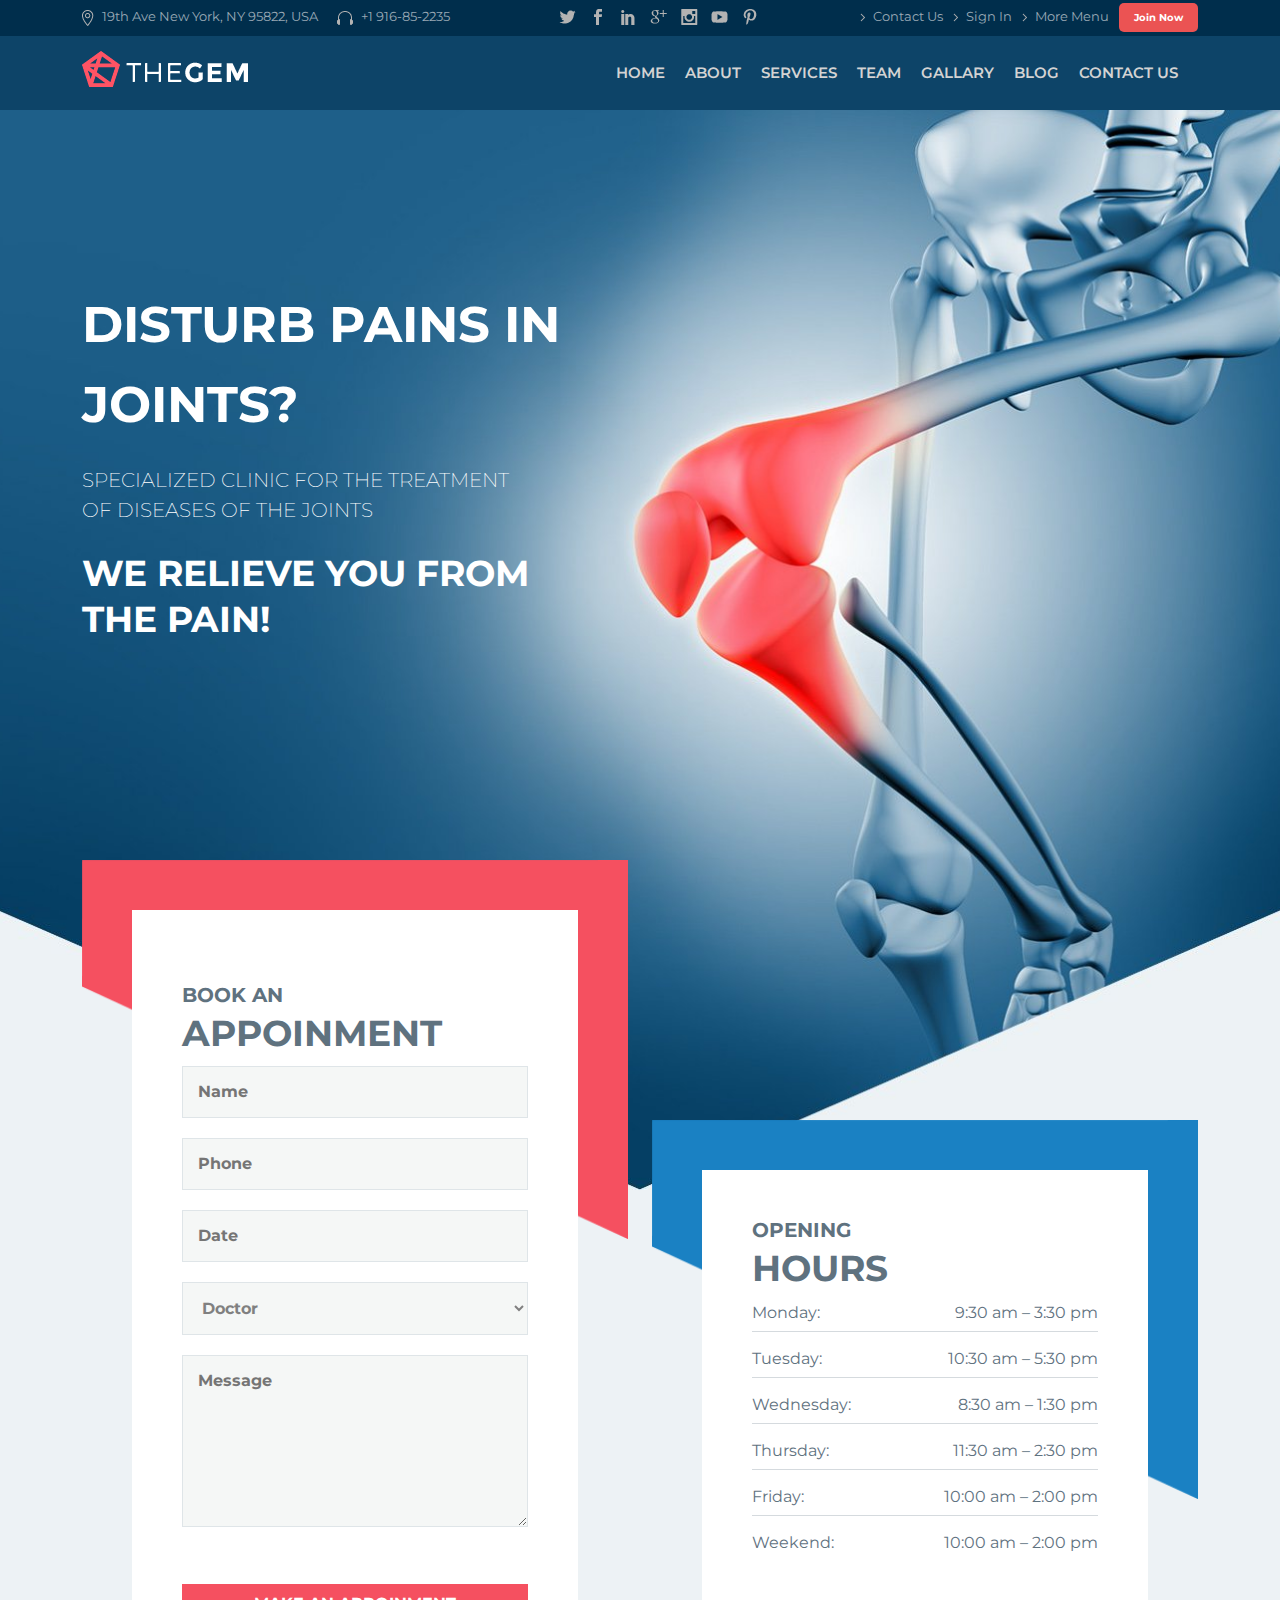
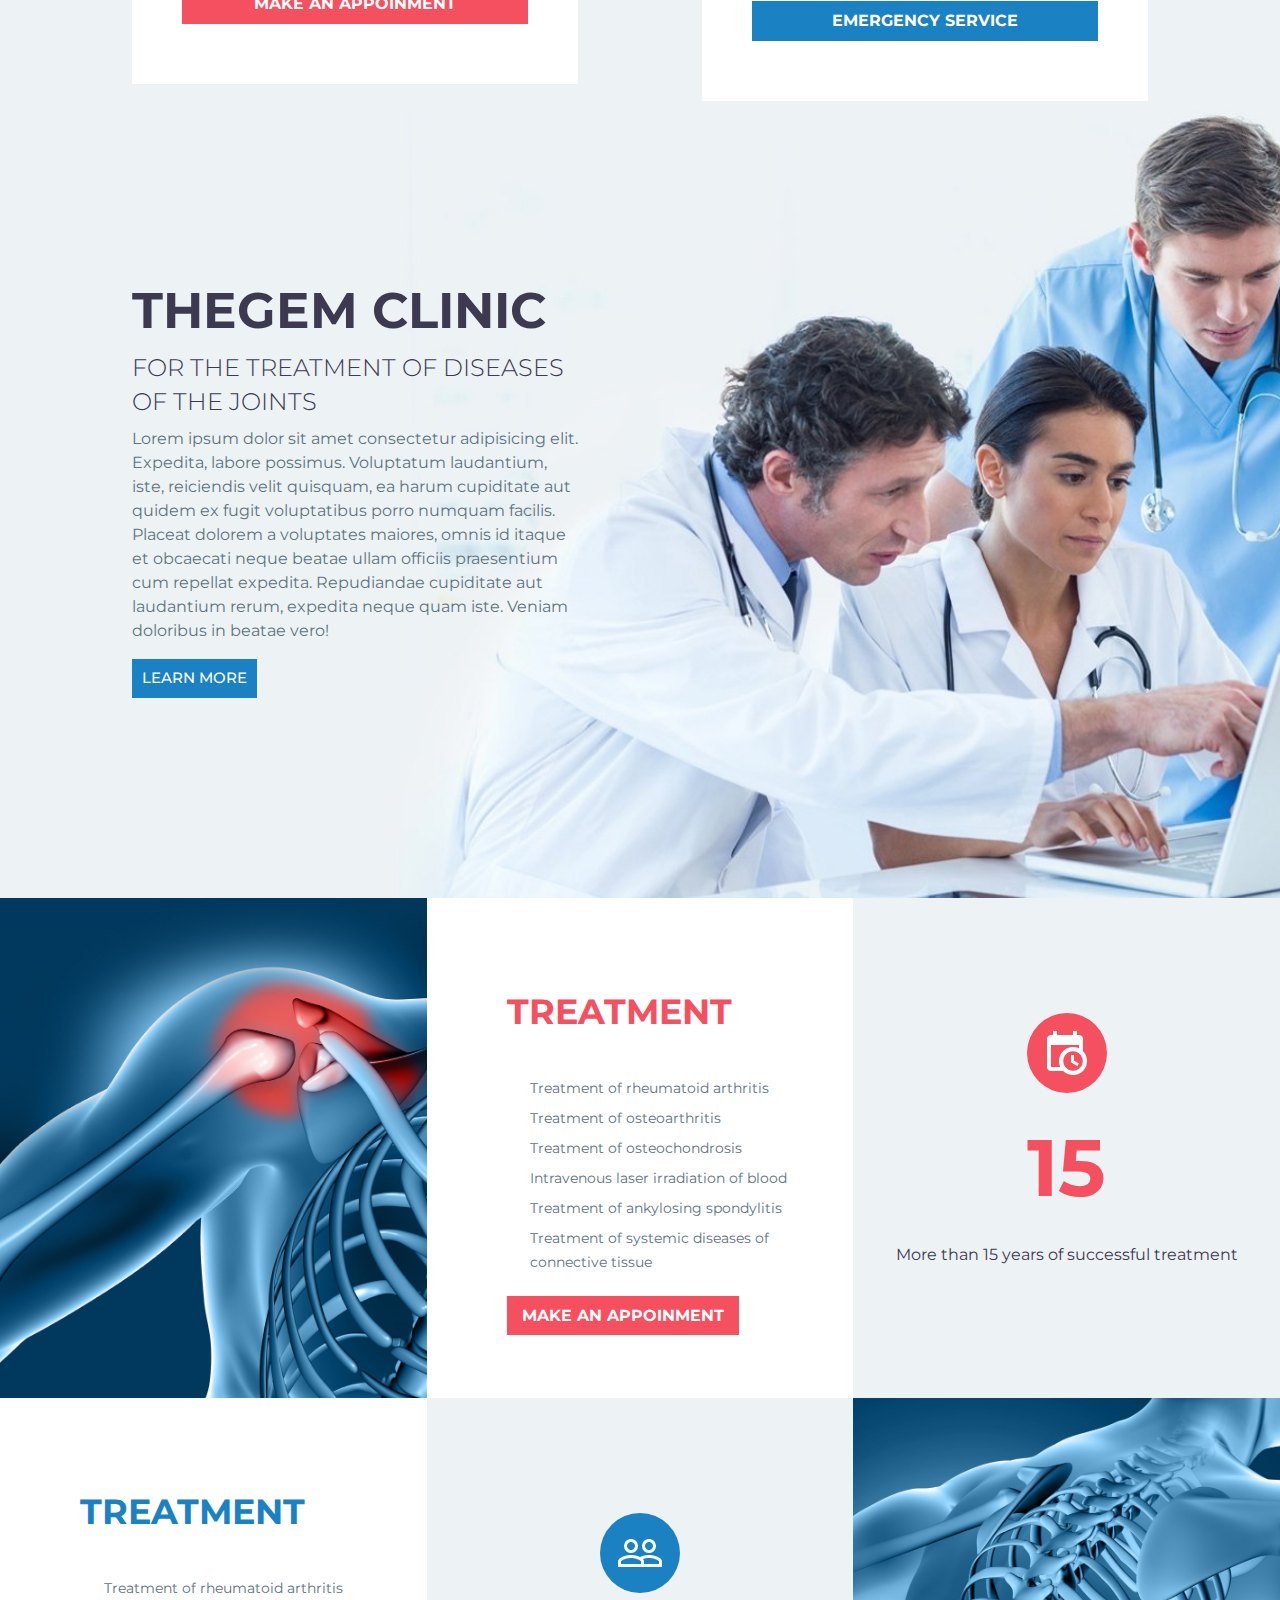
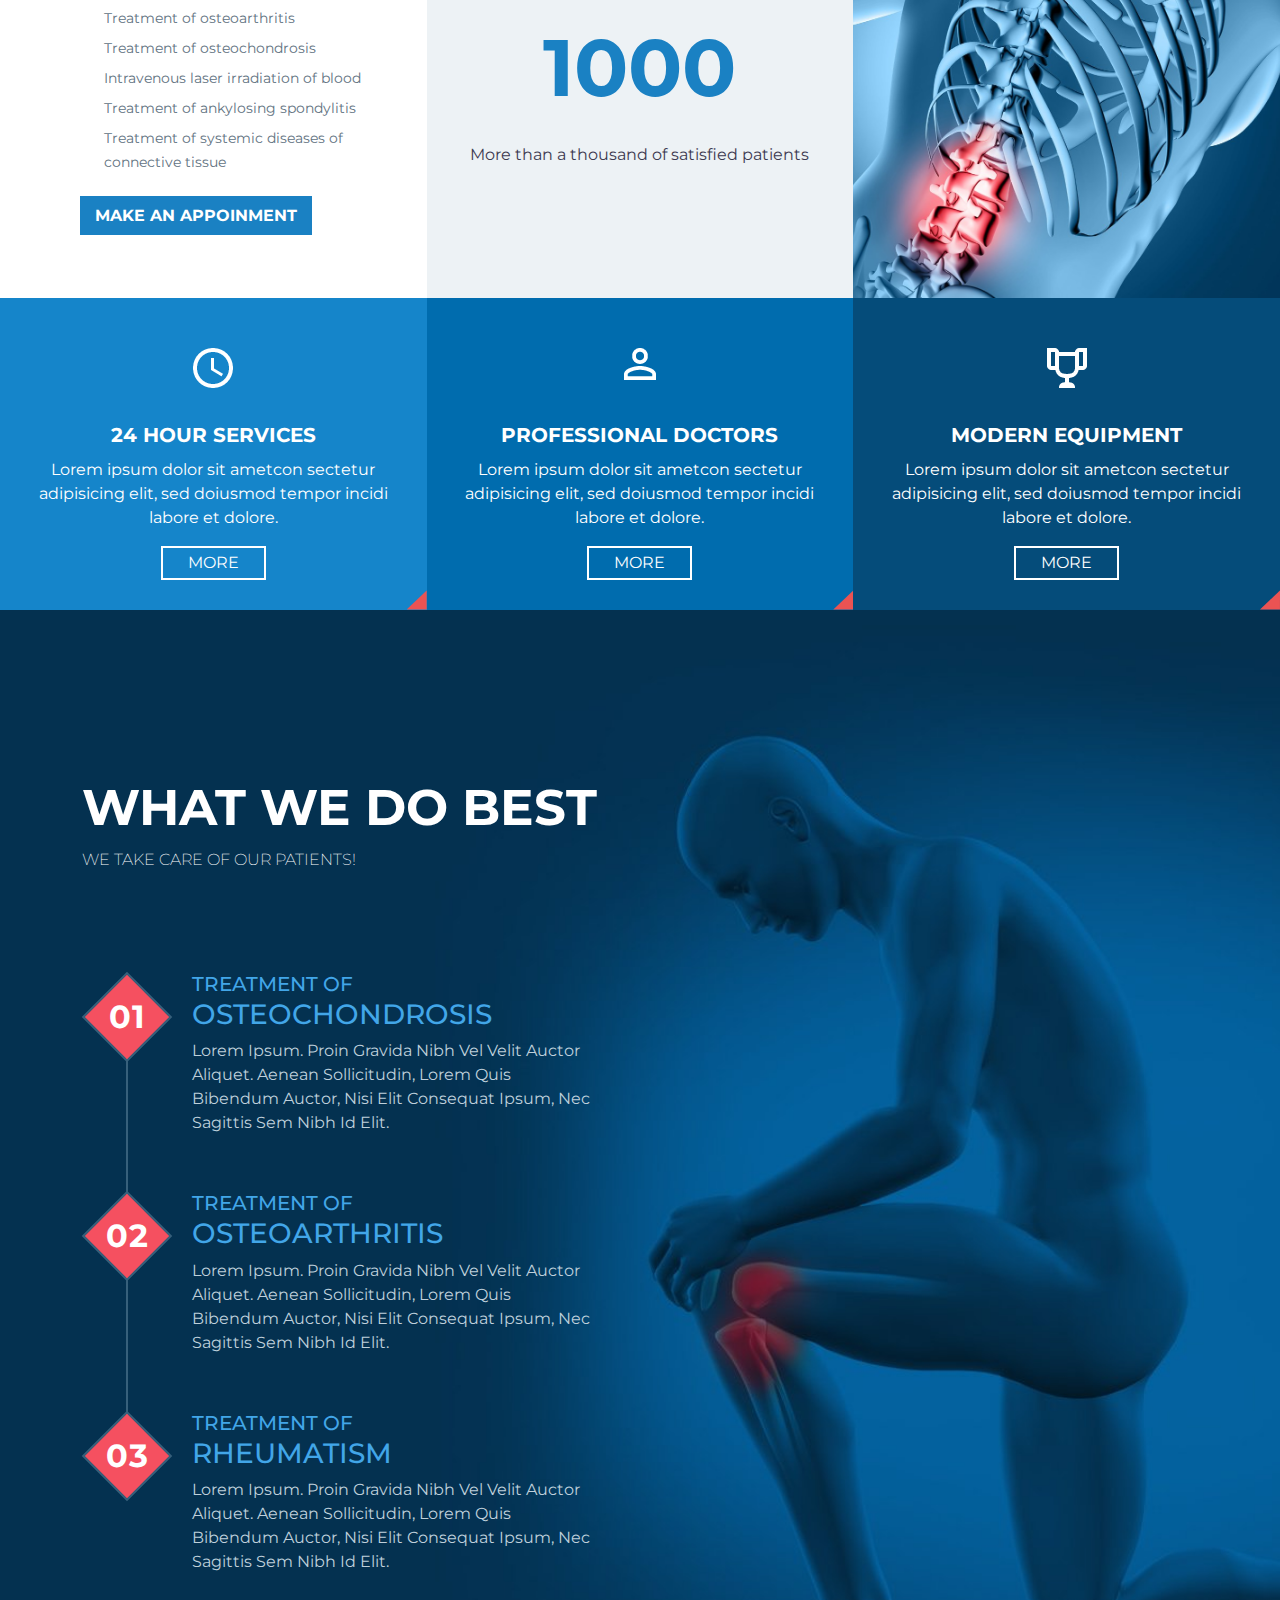
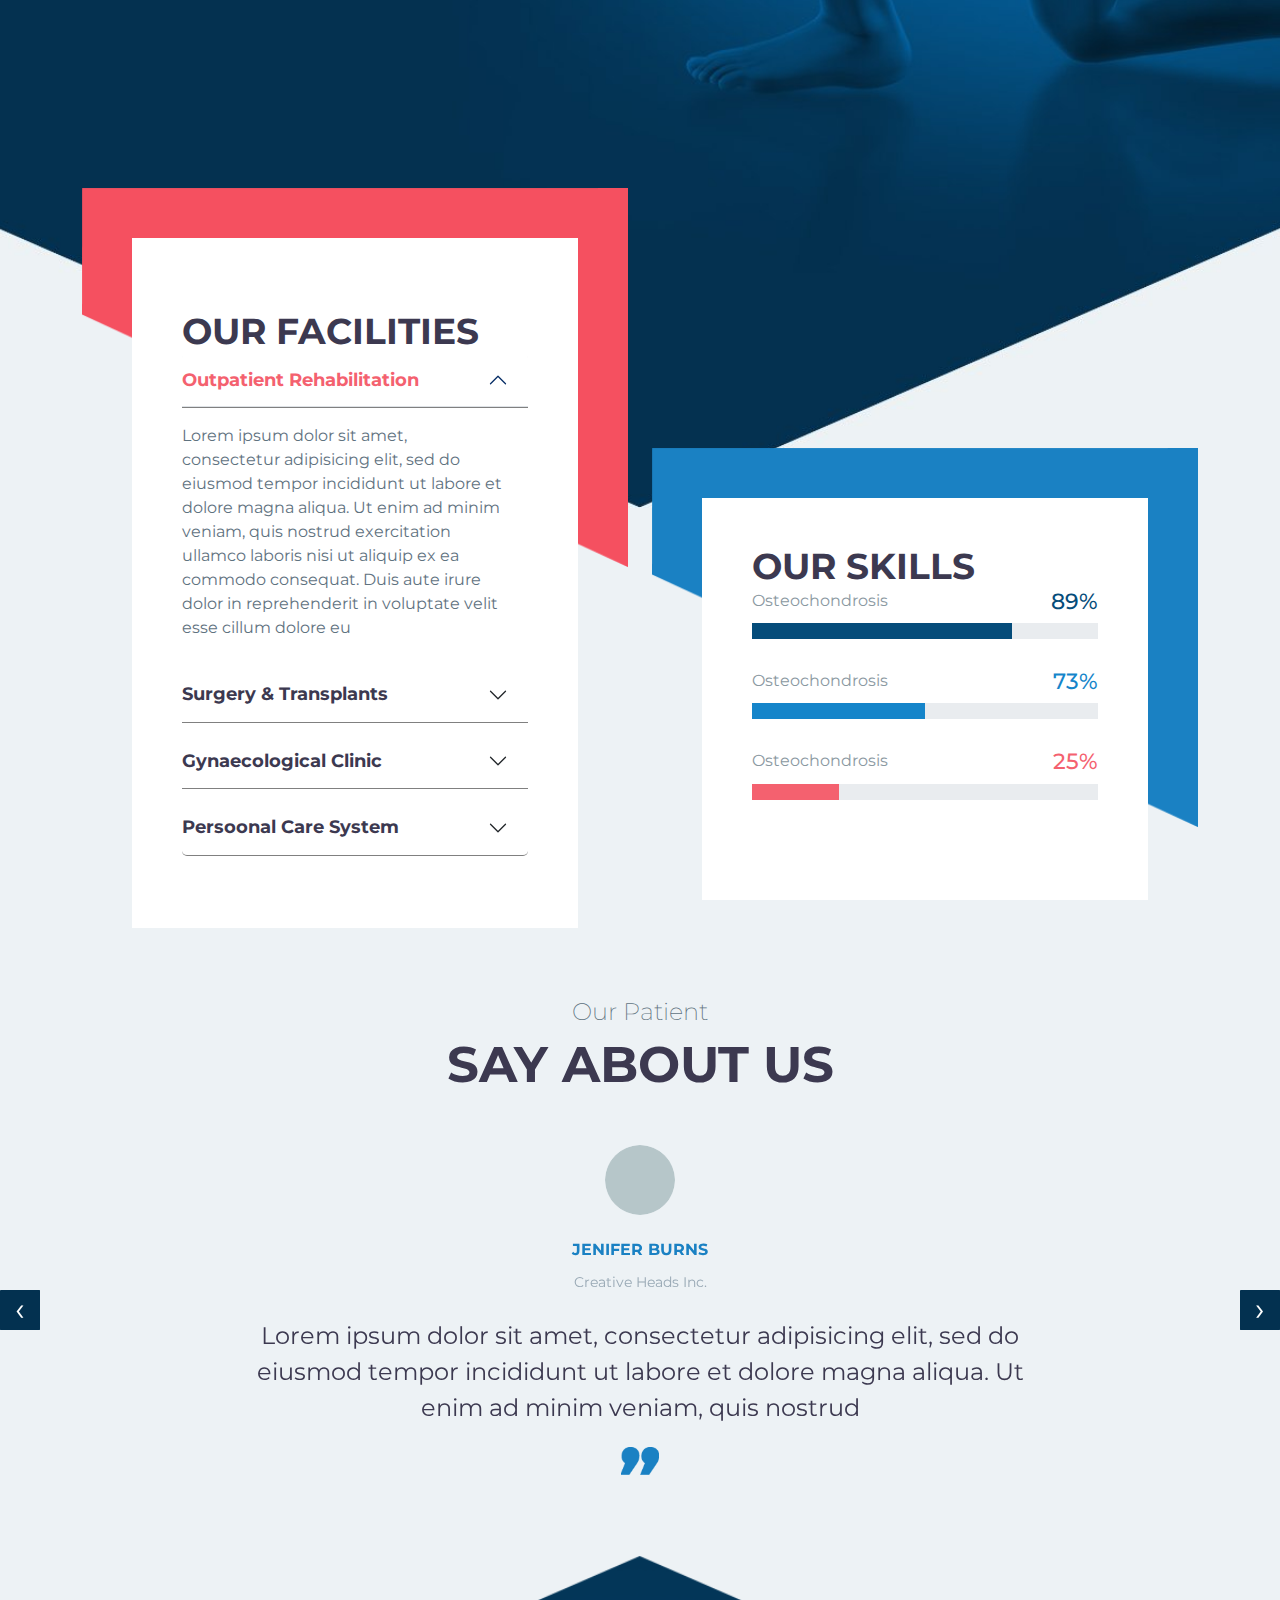
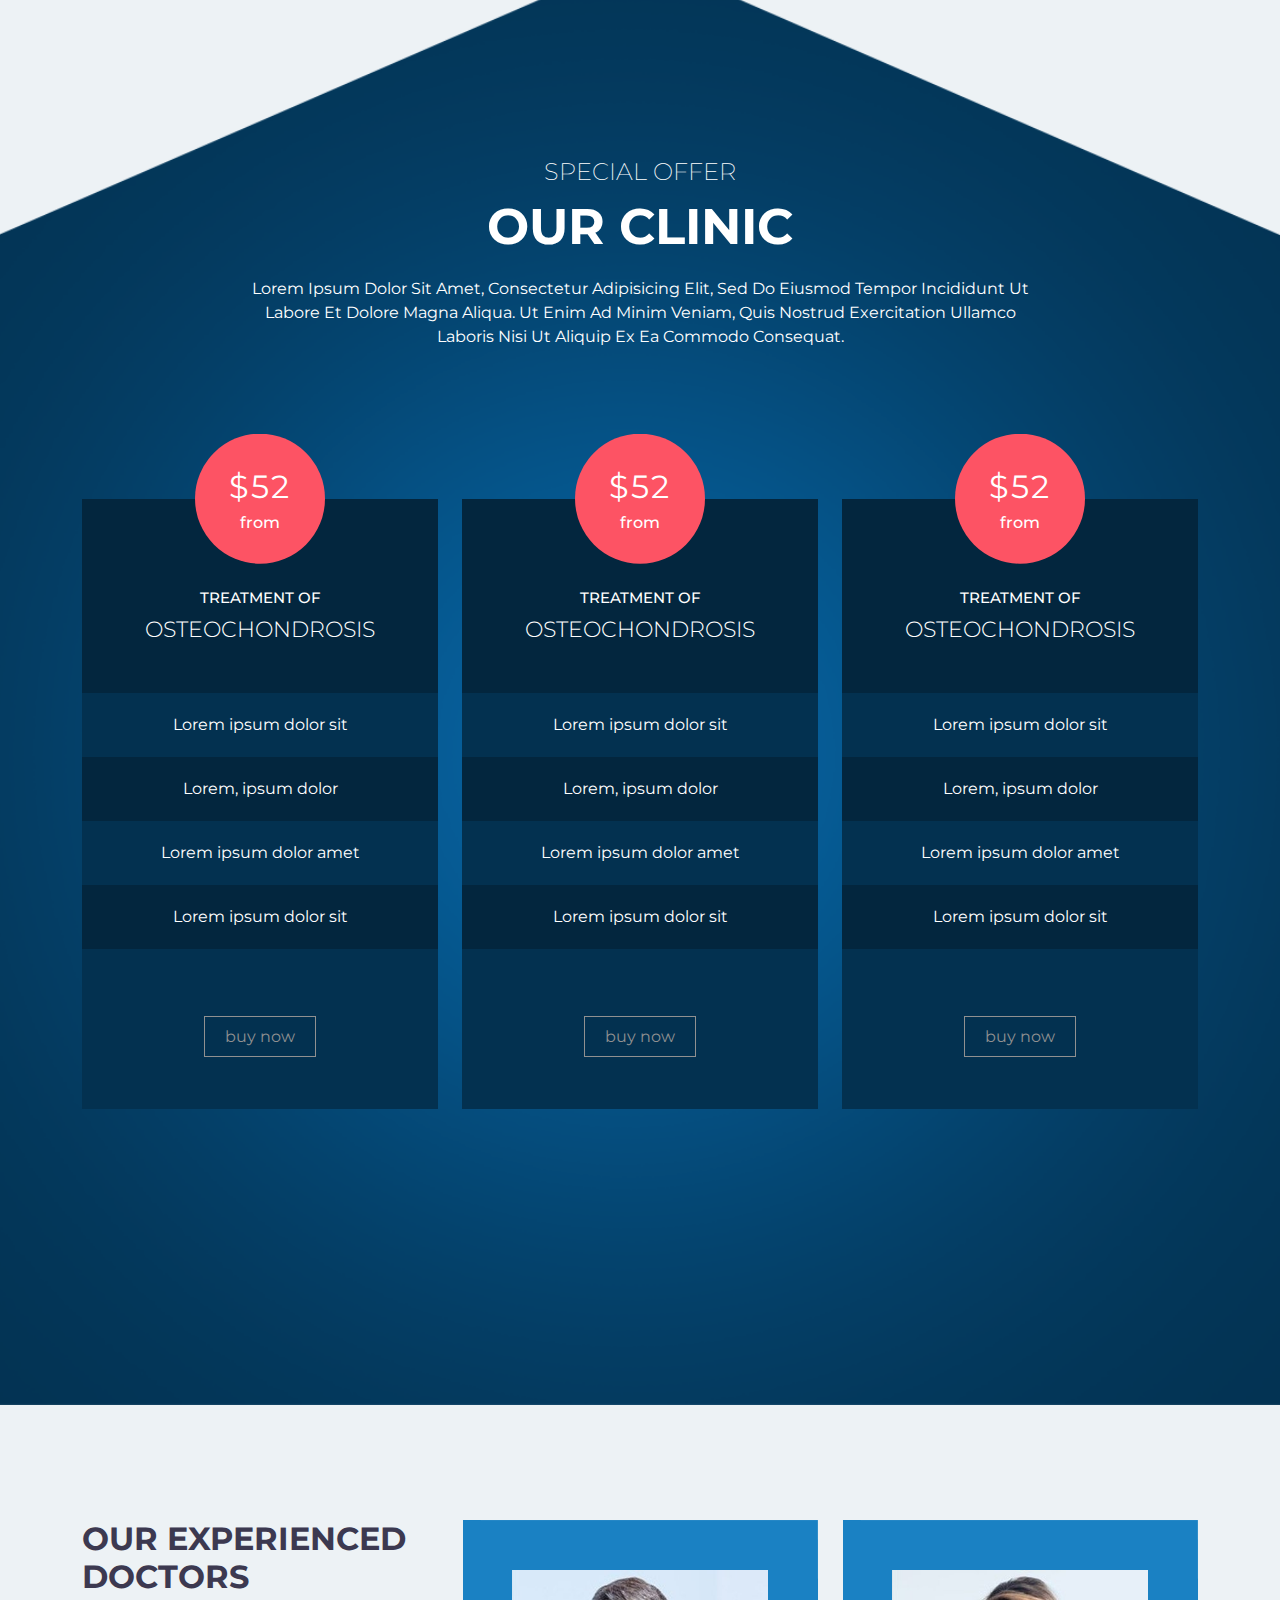
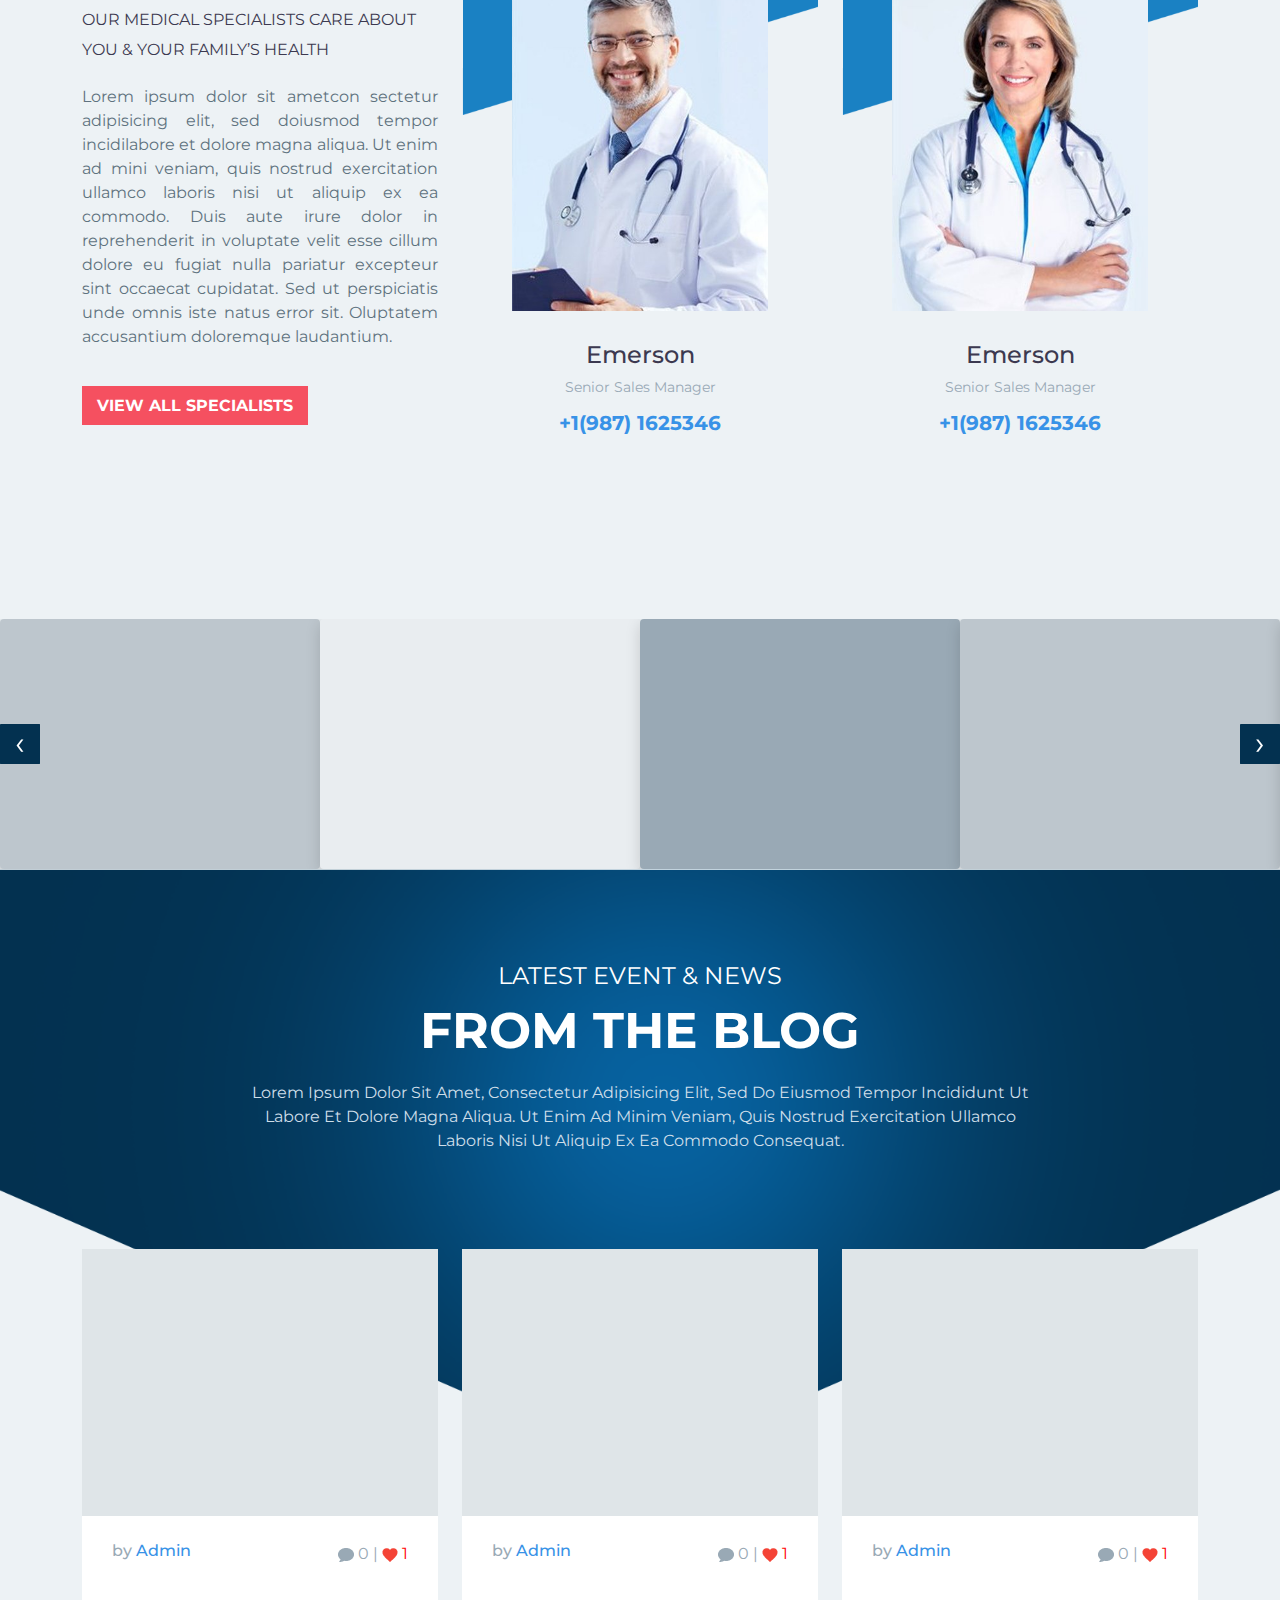
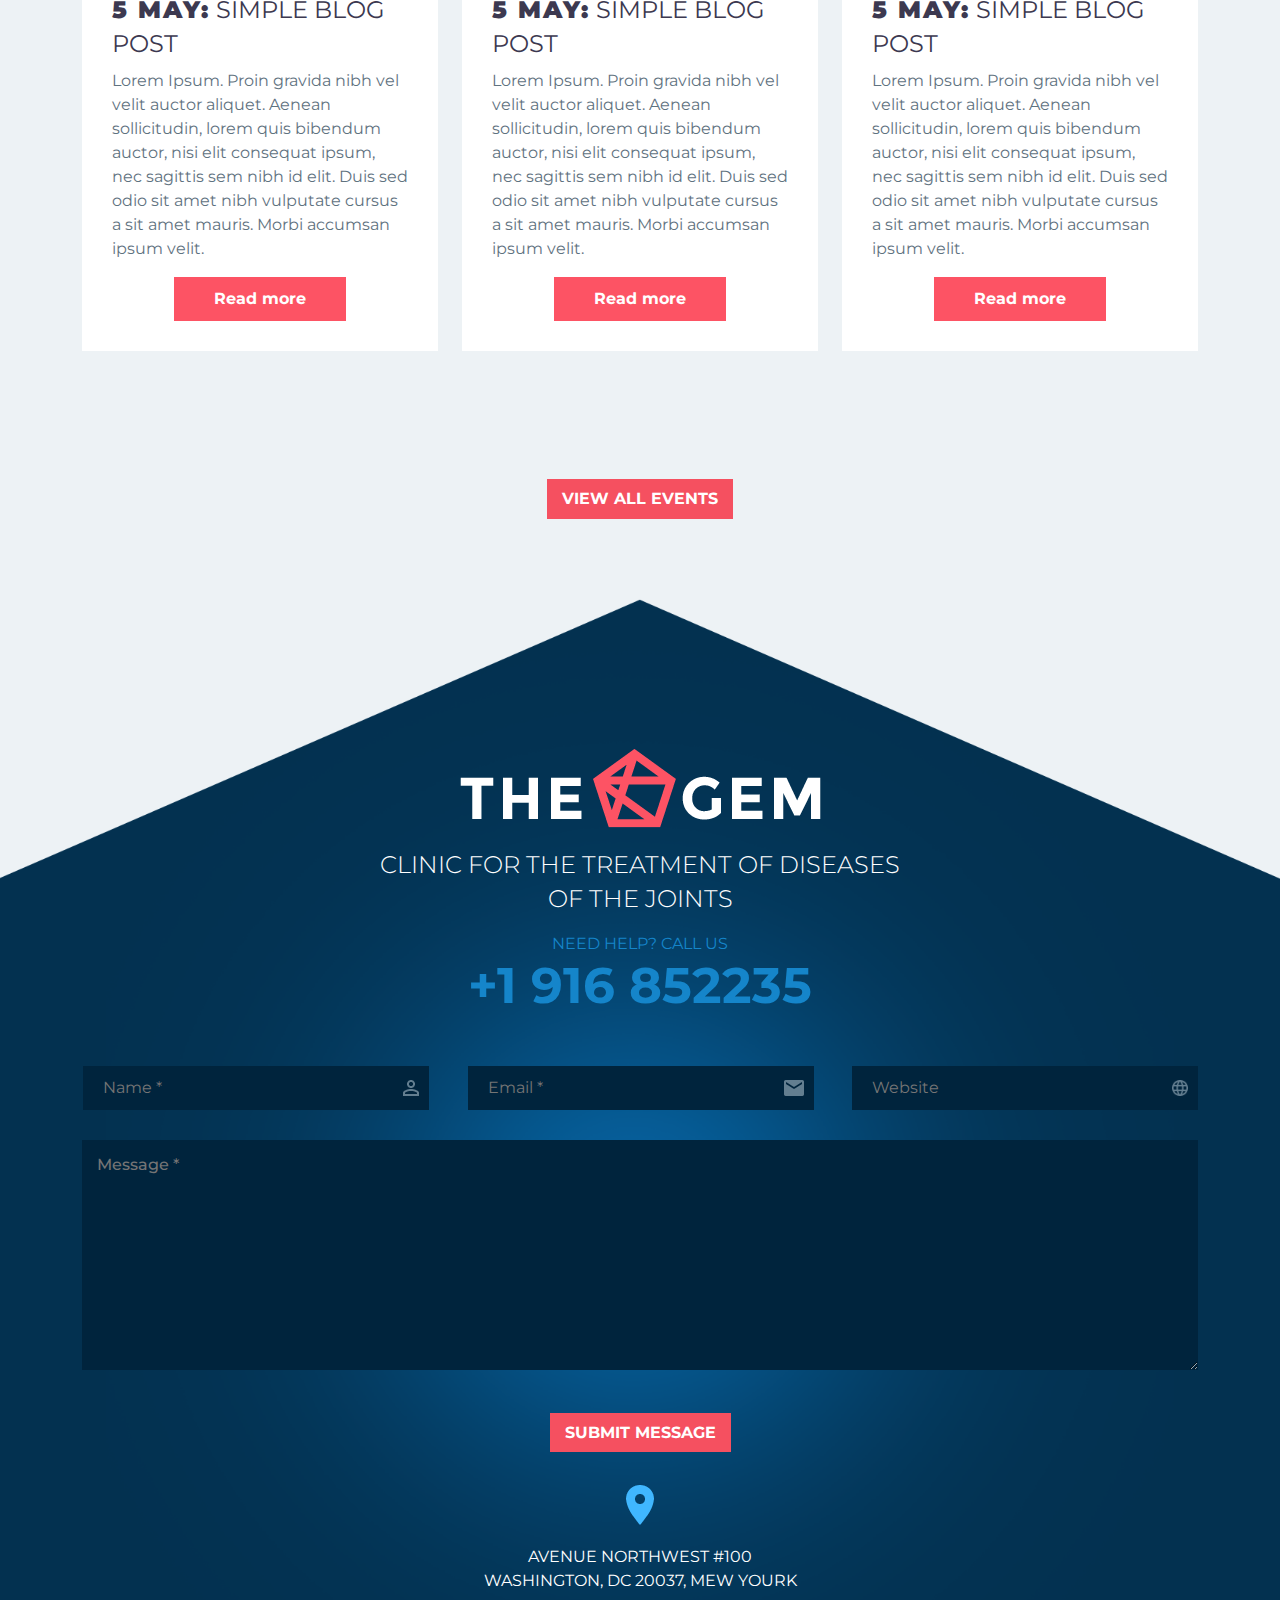
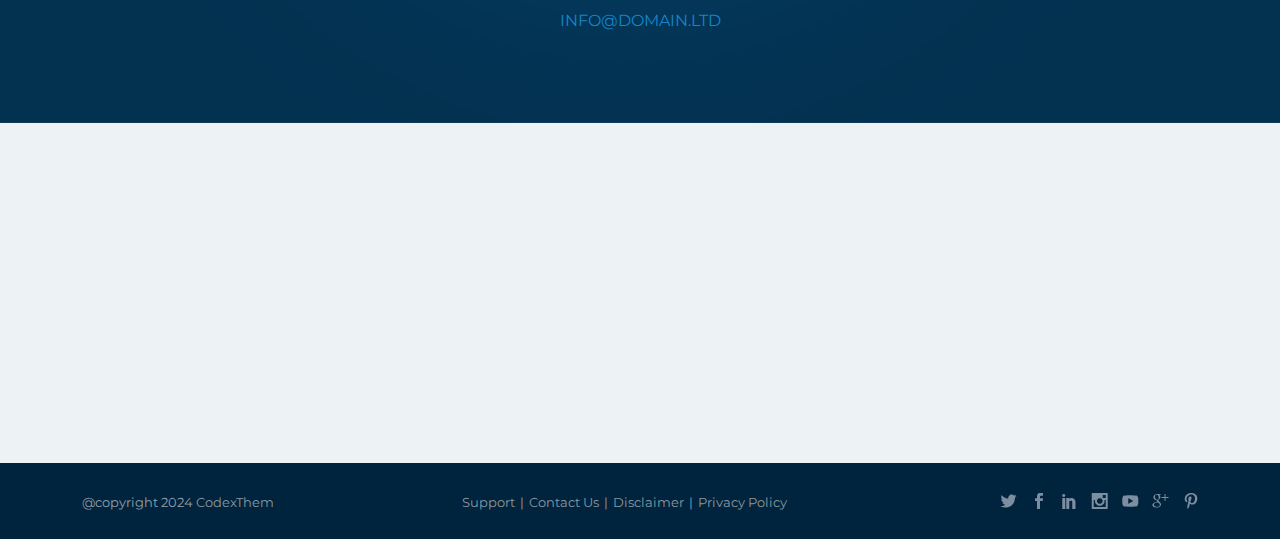
==== commit 4d97ba79: "responsive colorbox video" ====
--- a/index.html
+++ b/index.html
@@ -866,7 +866,7 @@
                     <p style="color: #5f727f;">Lorem Ipsum. Proin gravida nibh vel velit auctor aliquet. Aenean sollicitudin, lorem quis bibendum auctor, nisi elit consequat ipsum, nec sagittis sem nibh id elit. Duis sed odio sit amet nibh vulputate cursus a sit amet mauris.
                       Morbi accumsan ipsum velit.</p>
                   </div>
-                  <div class="blog-btn"><a href="#">Read more</a></div>
+                  <div class="blog-btn"><a href="blogContent.html">Read more</a></div>
                 </div>
               </div>
               <!-- card 1  -->
@@ -892,7 +892,7 @@
                     <p style="color: #5f727f;">Lorem Ipsum. Proin gravida nibh vel velit auctor aliquet. Aenean sollicitudin, lorem quis bibendum auctor, nisi elit consequat ipsum, nec sagittis sem nibh id elit. Duis sed odio sit amet nibh vulputate cursus a sit amet mauris.
                       Morbi accumsan ipsum velit.</p>
                   </div>
-                  <div class="blog-btn"><a href="#">Read more</a></div>
+                  <div class="blog-btn"><a href="blogContent.html">Read more</a></div>
                 </div>
               </div>
               <!-- card 2  -->
@@ -918,7 +918,7 @@
                     <p style="color: #5f727f;">Lorem Ipsum. Proin gravida nibh vel velit auctor aliquet. Aenean sollicitudin, lorem quis bibendum auctor, nisi elit consequat ipsum, nec sagittis sem nibh id elit. Duis sed odio sit amet nibh vulputate cursus a sit amet mauris.
                       Morbi accumsan ipsum velit.</p>
                   </div>
-                  <div class="blog-btn"><a href="#">Read more</a></div>
+                  <div class="blog-btn"><a href="blogContent.html">Read more</a></div>
                 </div>
               </div>
               <!-- card 3  -->
@@ -961,11 +961,11 @@
                   </div>
                   <div class="input-item">
                     <input class="icon-rtl" type="text" placeholder="Email *" name="name" id="name">
-                    <img src="assets/icons/user.png" alt="user">
+                    <img src="assets/icons/email.png" alt="user">
                   </div>
                   <div class="input-item">
                     <input class="icon-rtl" type="text" placeholder="Website" name="name" id="name">
-                    <img src="assets/icons/user.png" alt="user">
+                    <img src="assets/icons/web.png" alt="user">
                   </div>
                 </div>
                 <div class="Message-area mb-4">
--- a/css/re_usable.css
+++ b/css/re_usable.css
@@ -131,6 +131,7 @@
   margin-left: -20px;
   overflow: hidden;
   margin-bottom: 0;
+
 }
 
 .page-banner-section .banner-content ul li {
@@ -141,6 +142,7 @@
 .page-banner-section .banner-content a {
   font-weight: 600;
   color: #edf2f5;
+  text-transform: capitalize;
 }
 
 .page-banner-section .banner-content ul i {
@@ -155,6 +157,7 @@
 .banner-content .active a {
   color: #9fcfff;
 }
+
 
 /* for every page bannarer section style end  */
 
--- a/css/style.css
+++ b/css/style.css
@@ -871,6 +871,24 @@
 
   /* end::contact classes  */
 
+  /* Statr::blog-content */
+  .blog-content-writer p a{
+    color: #0397f9;
+  }
+  .blog-content-writer .title-extralarge{
+    font-size: 42px;
+    line-height: 52px;
+
+  }
+
+  .comment-like{
+    background-color: #dbeffcb5;
+    border-radius: 10px;
+    padding: 20px 10px;
+    border-top: 1px solid #b3cddfb5;
+    border-bottom: 1px solid #b3cddfb5;
+  }
+/* end::blog-content */
 
 
   /* ==========================================================================
--- a/css/responsive.css
+++ b/css/responsive.css
@@ -913,6 +913,12 @@
     }
 
     /* end::services page  */
+      /* start::blog-content*/
+  .blog-content-writer .title-extralarge{
+    font-size: 28px;
+    line-height: 32px;
+  }
+  /* end::blog-content*/
 
     /* ==========================================================================
    *******    END :: DEFAULT PAGES DESIGN      ************
@@ -1731,6 +1737,12 @@
   }
 
   /* end::contact classes  */
+  /* start::blog-content*/
+  .blog-content-writer .title-extralarge{
+    font-size: 22px;
+    line-height: 52px;
+  }
+  /* end::blog-content*/
 
     /* ==========================================================================
    *******    END :: DEFAULT PAGES DESIGN      ************
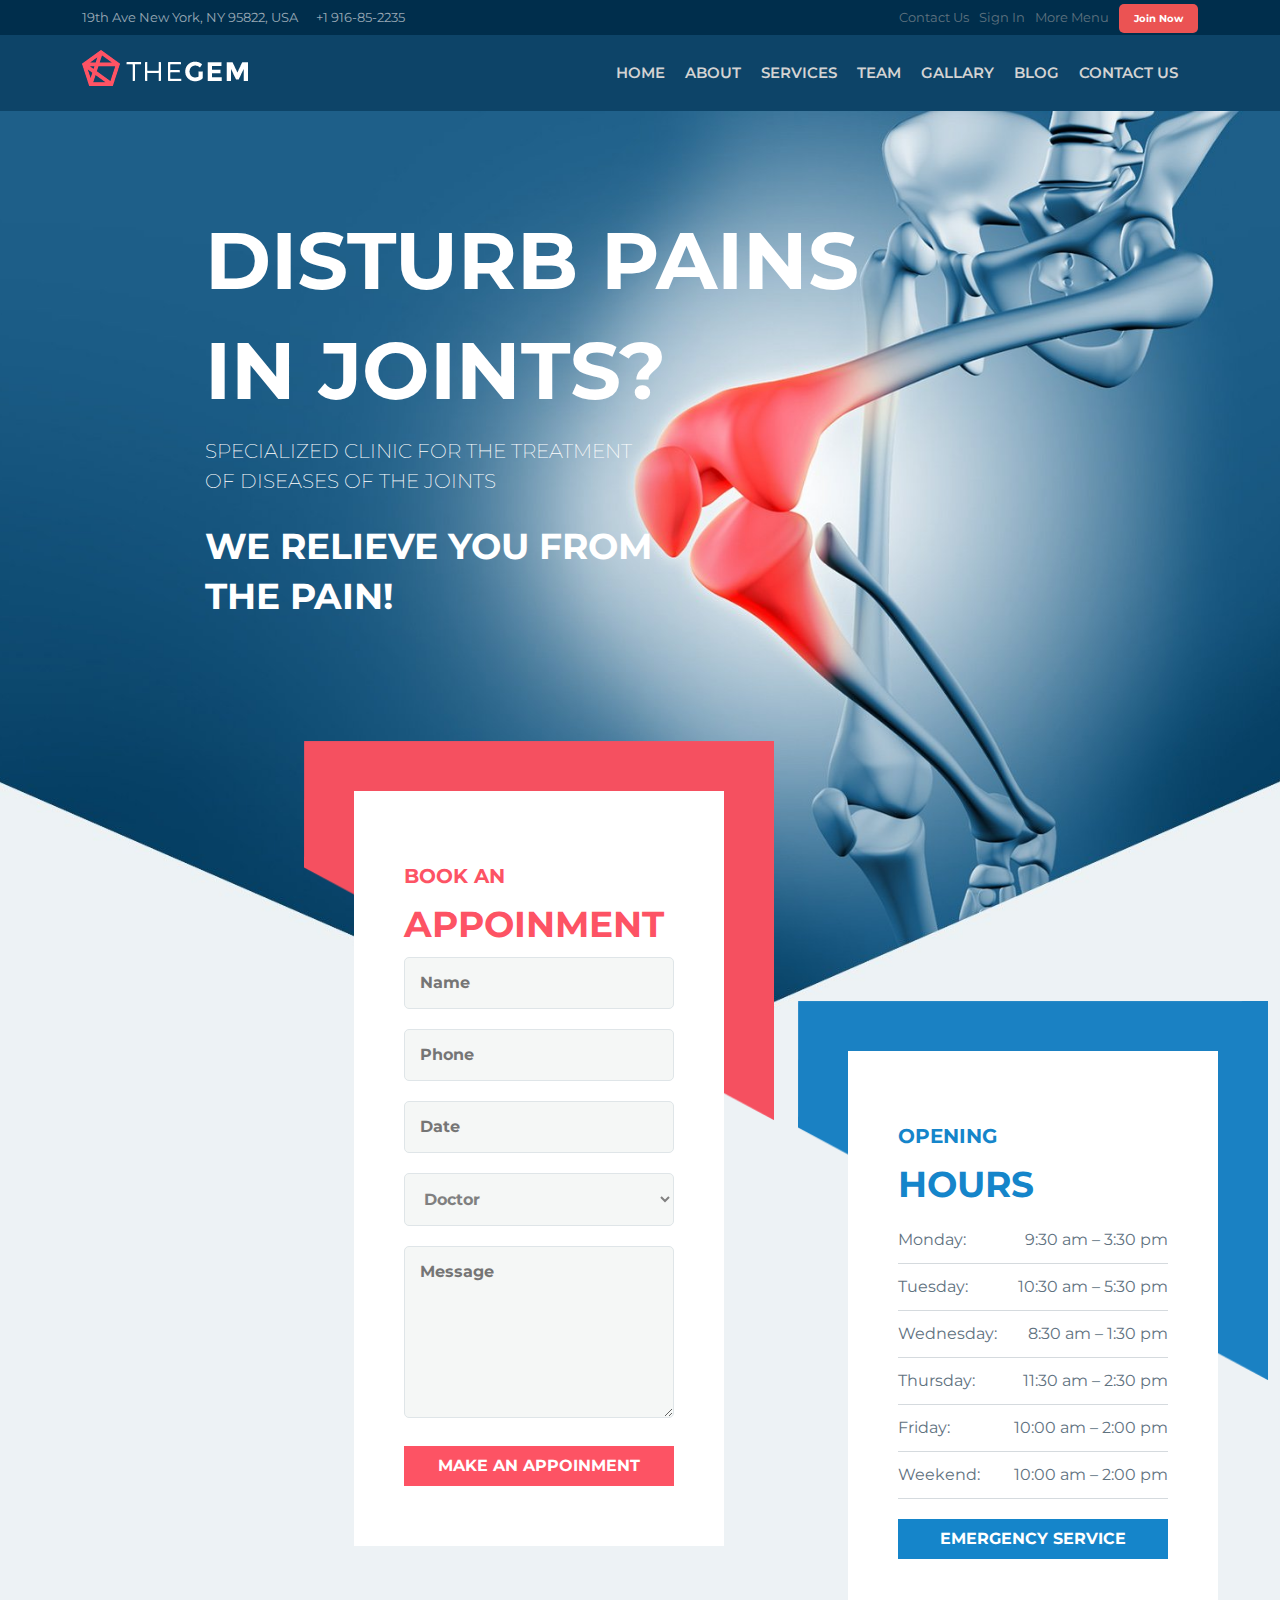
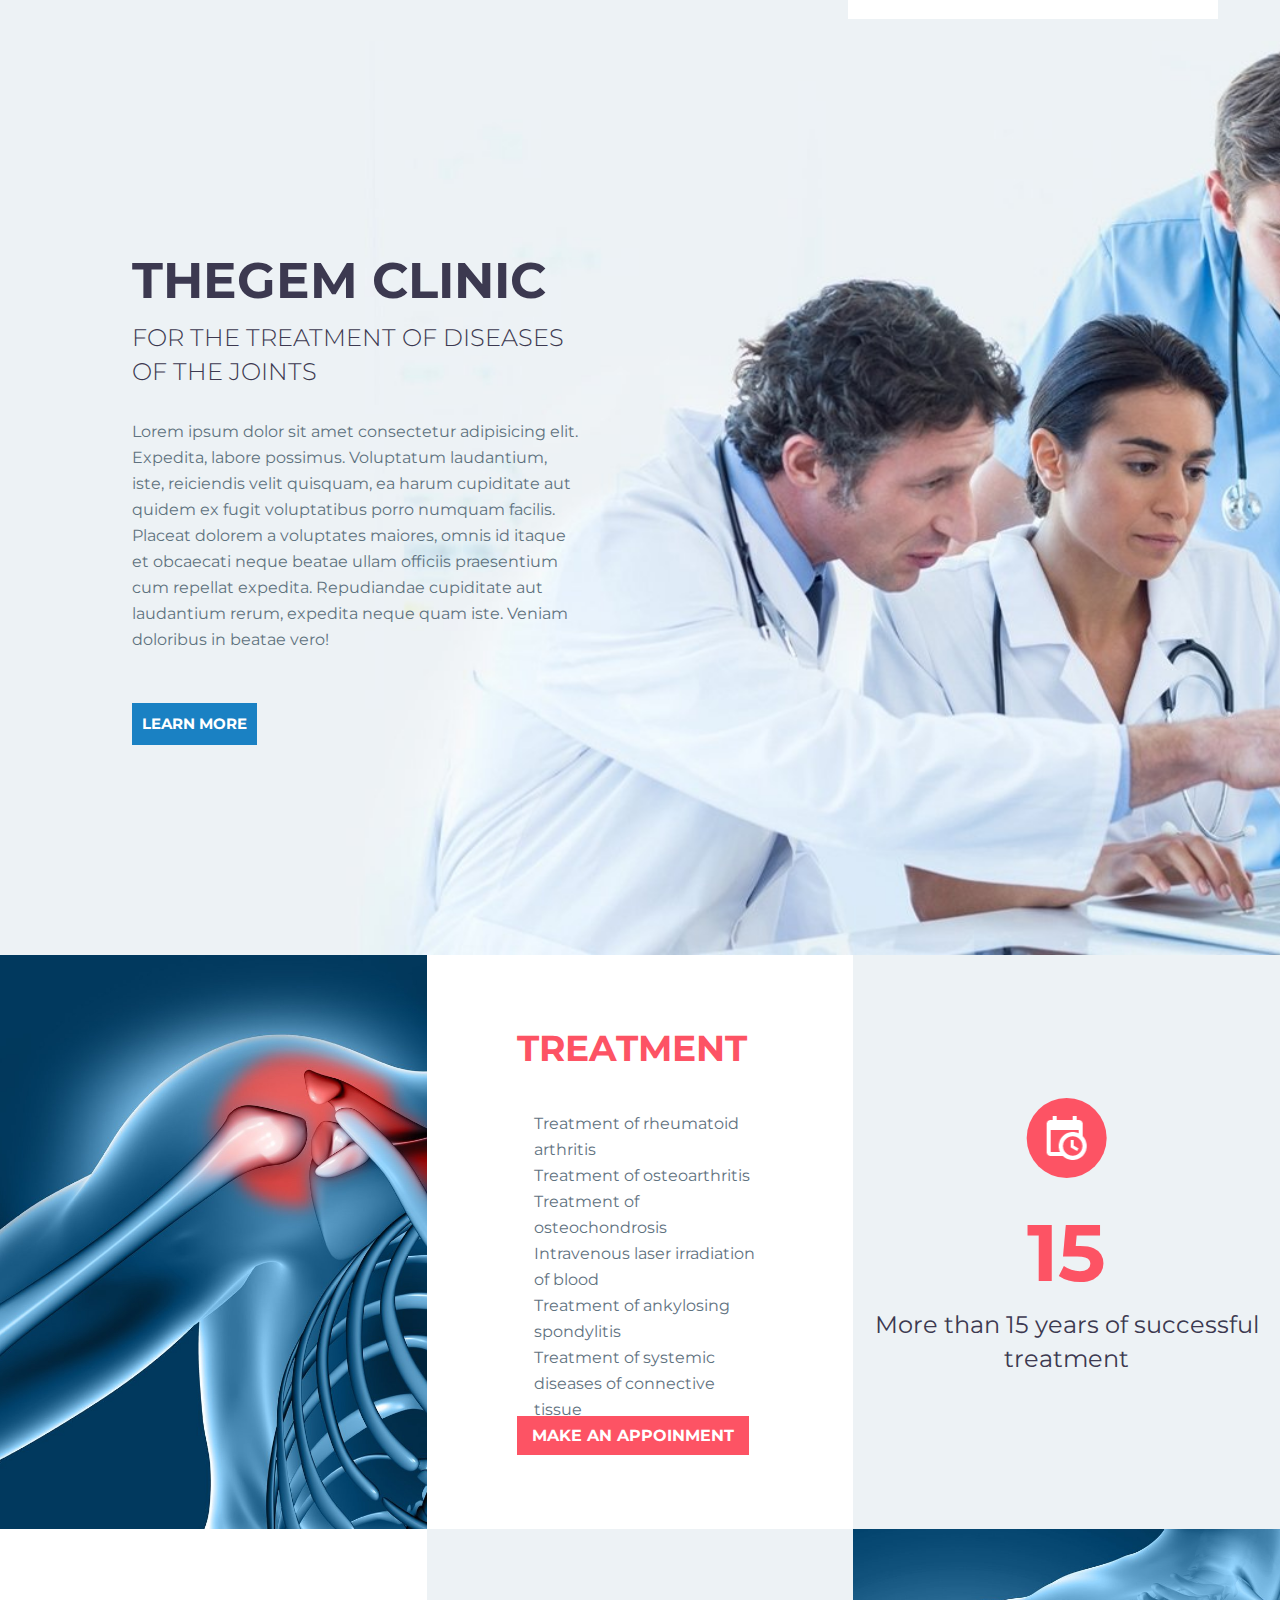
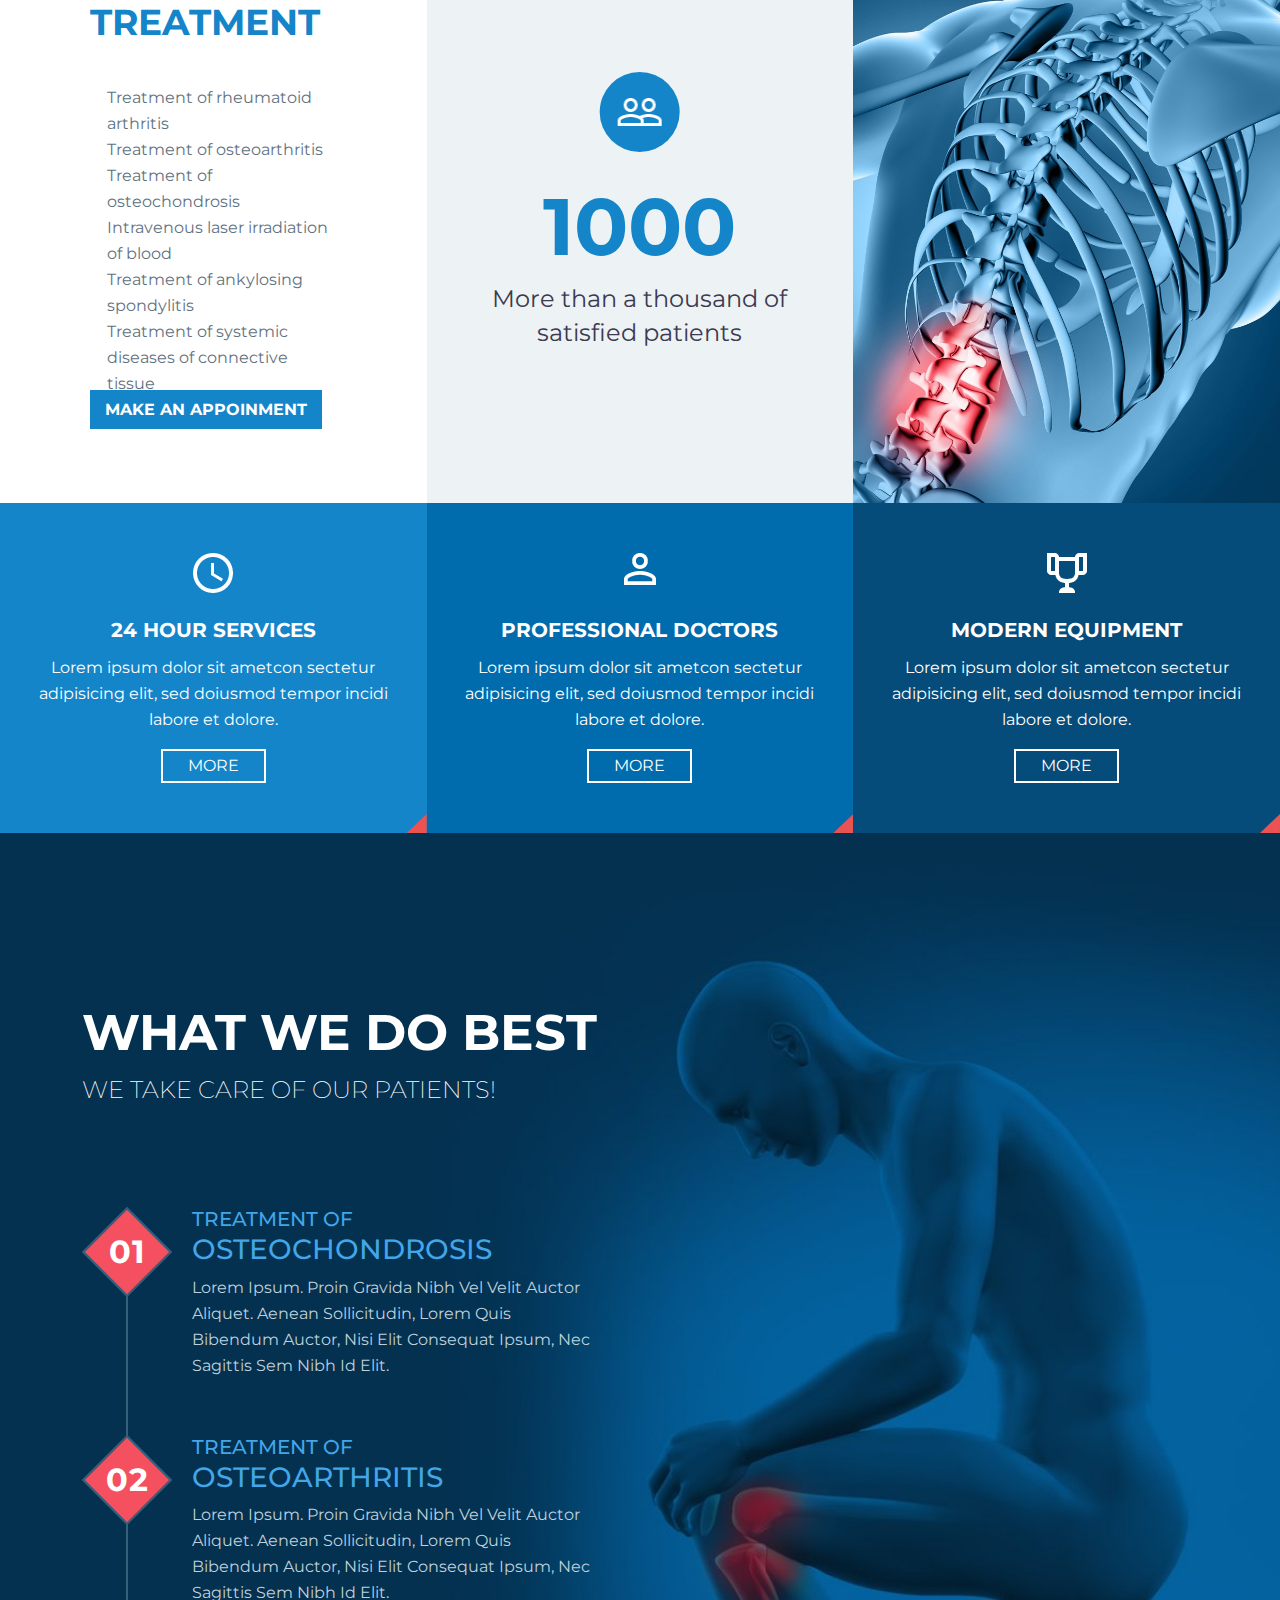
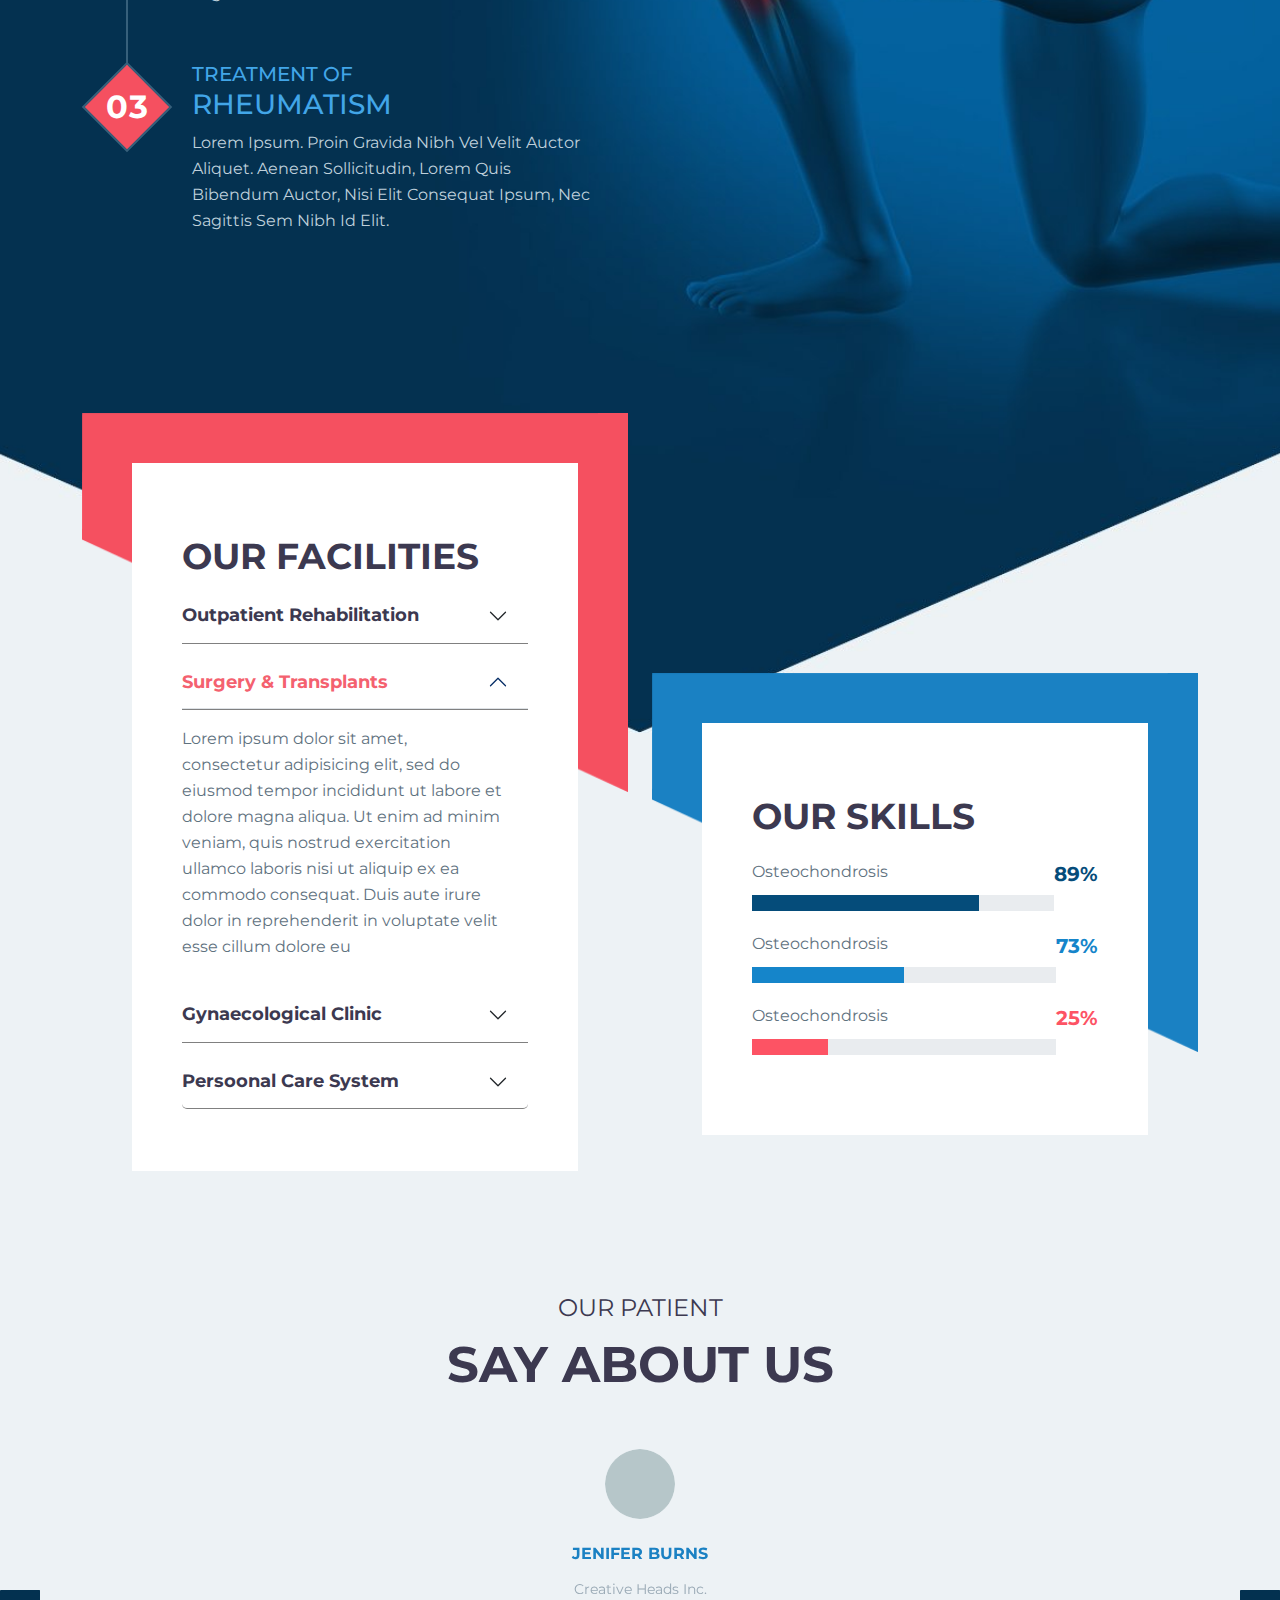
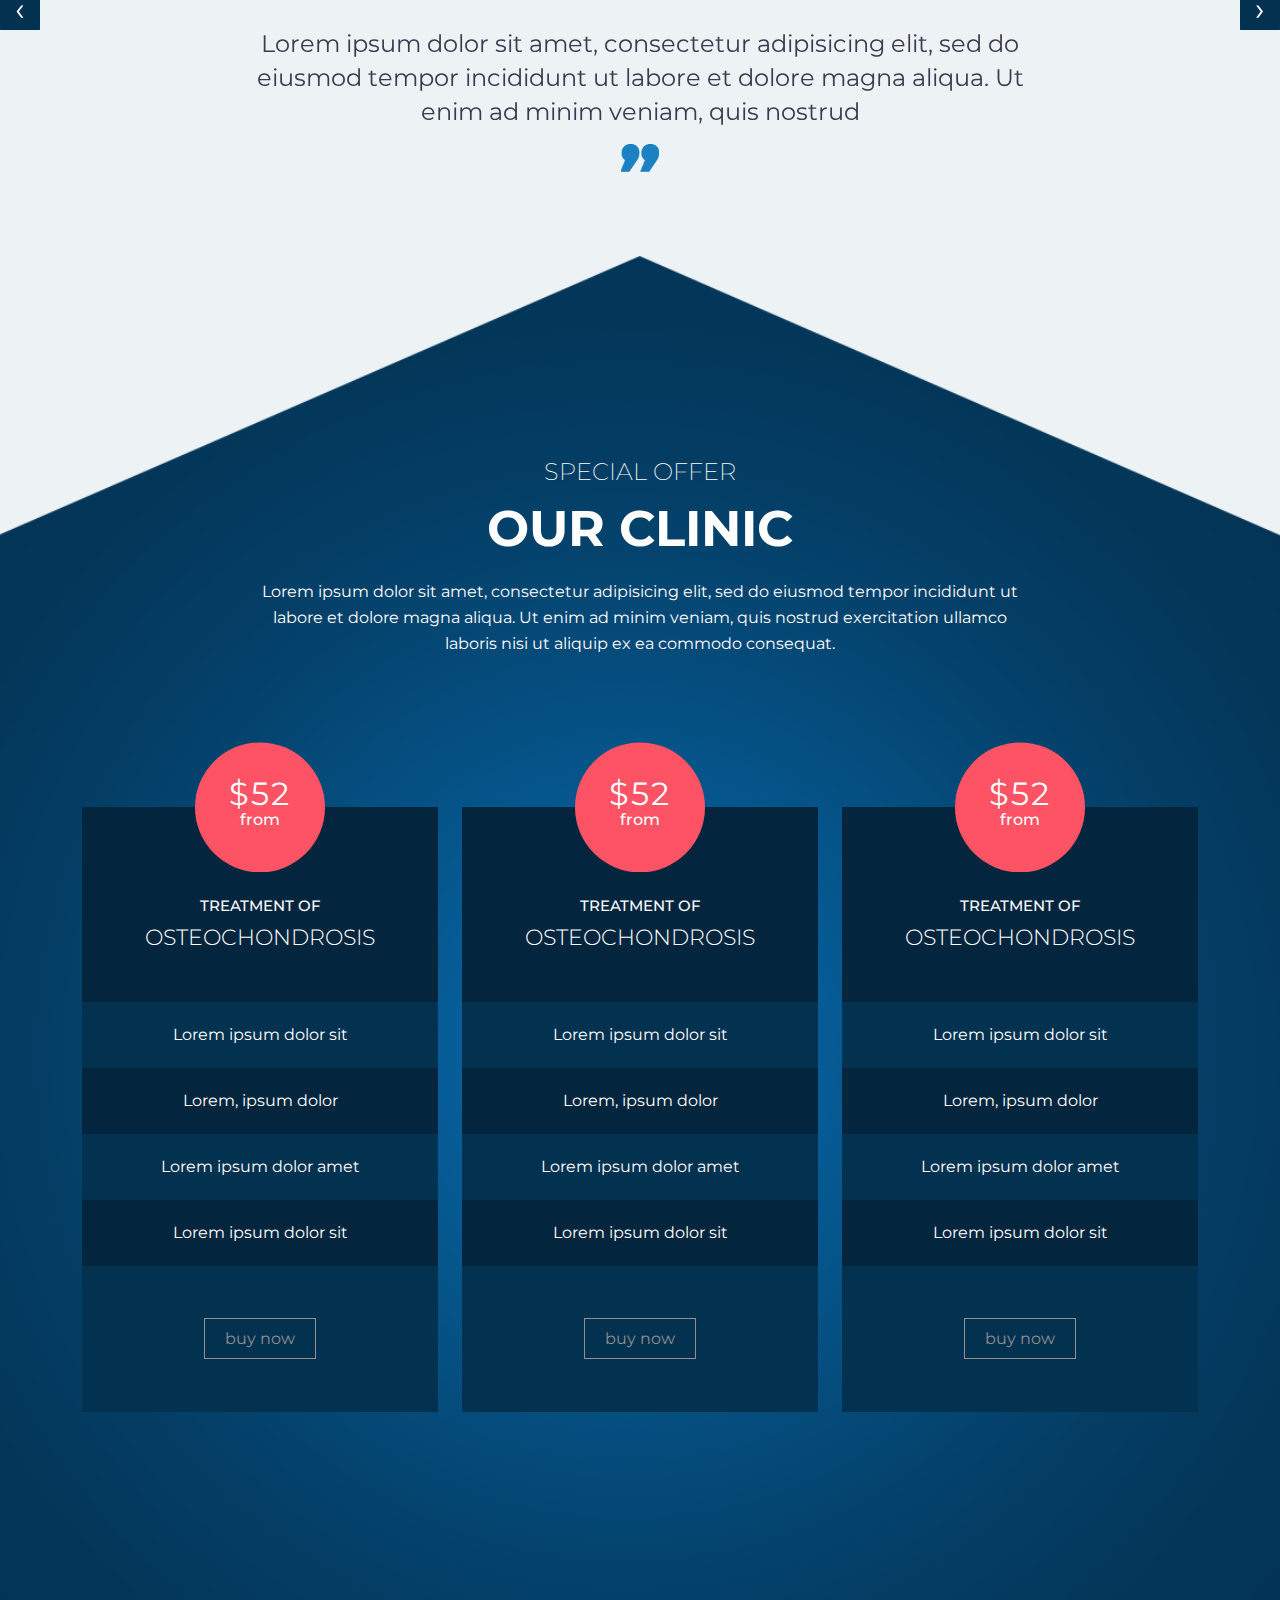
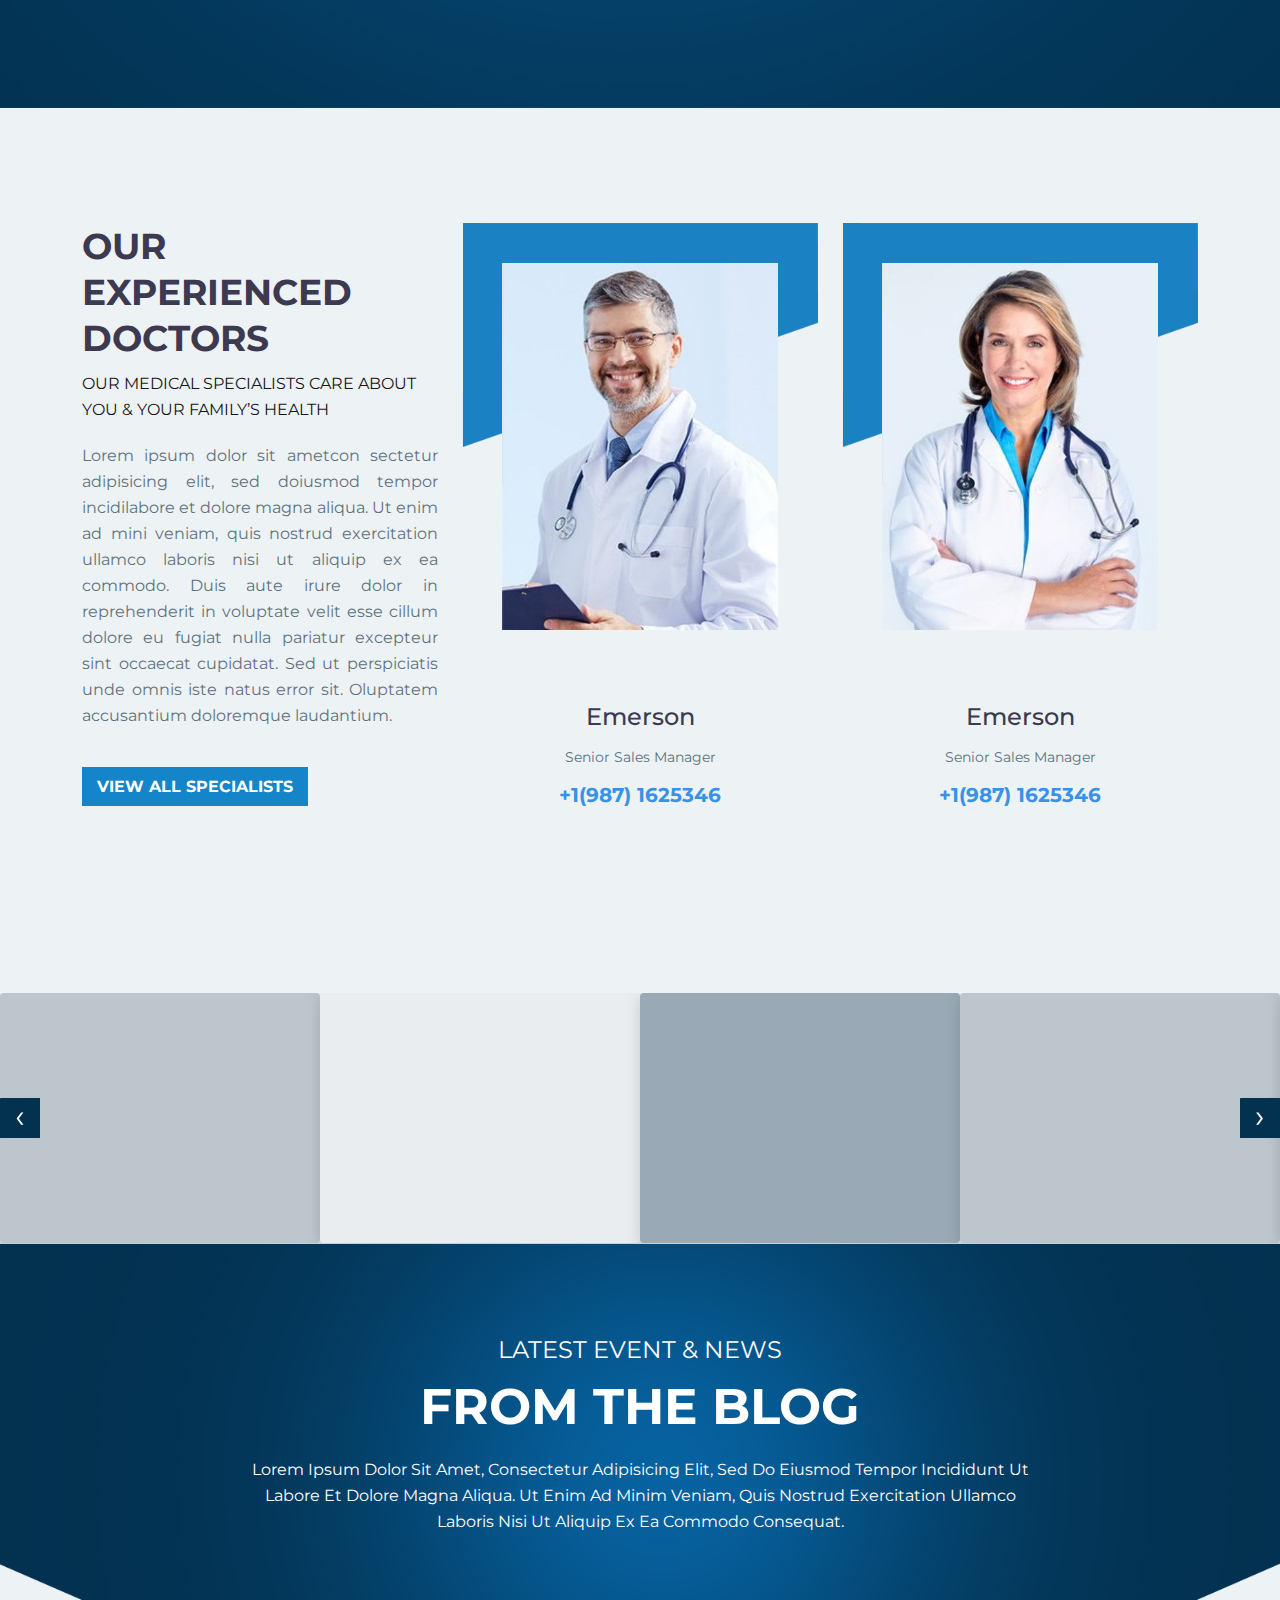
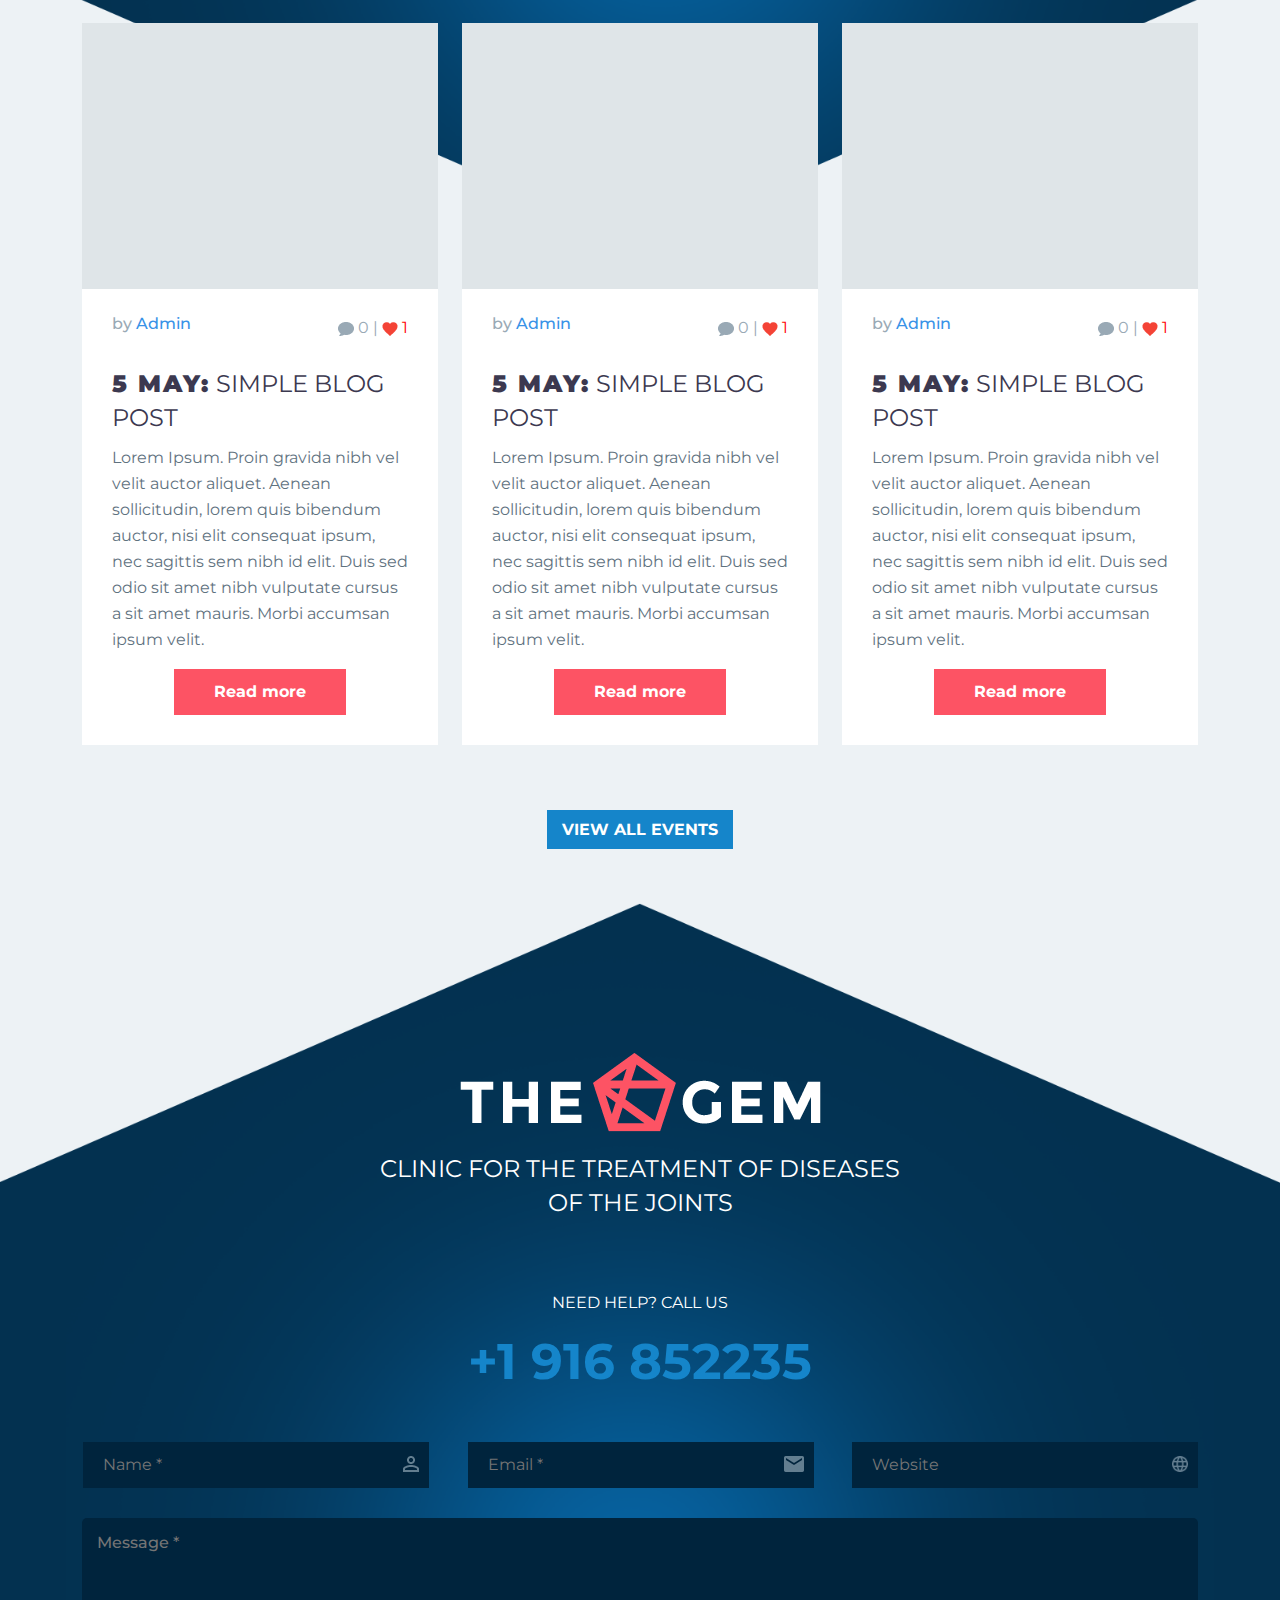
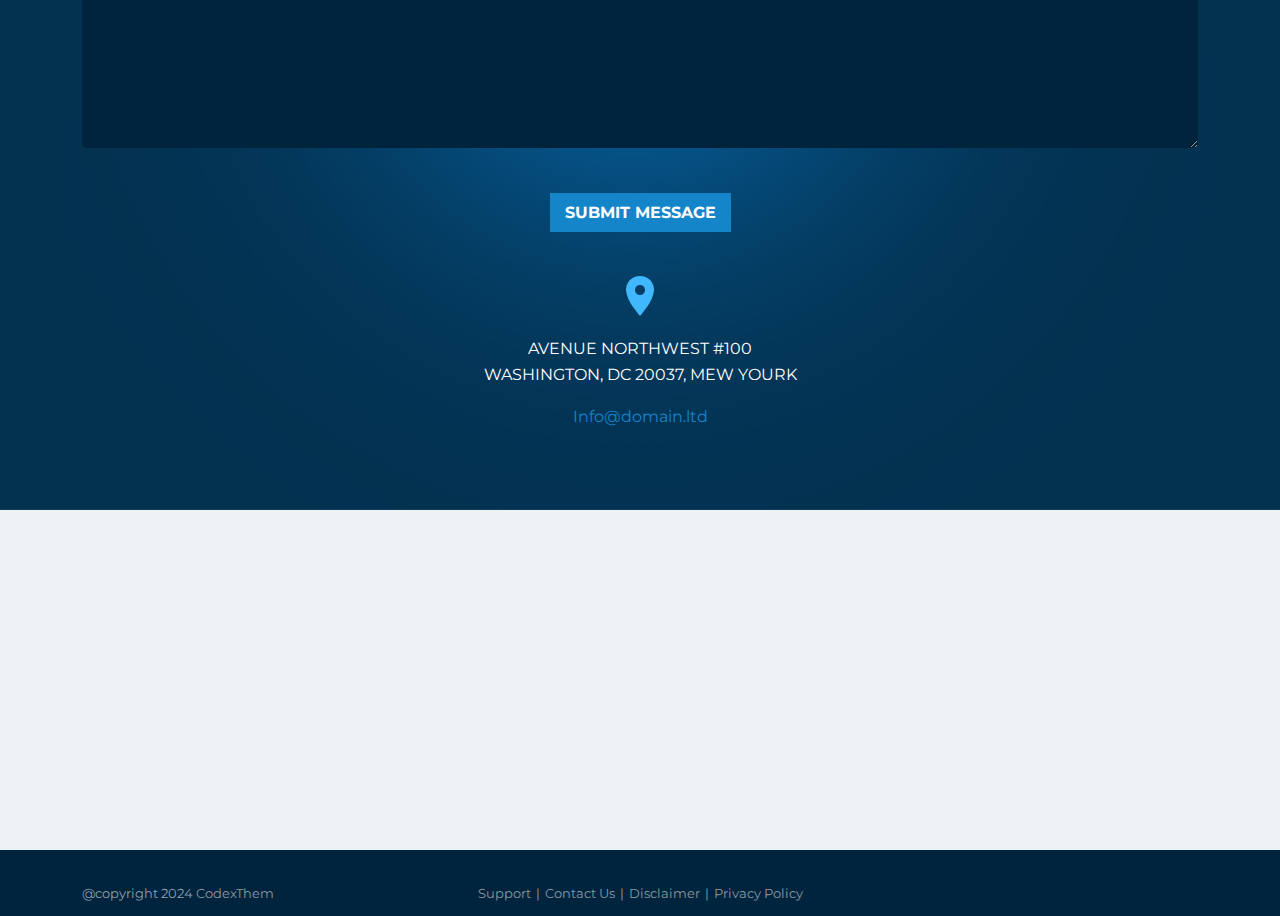
==== commit c0f6bd6d: "Page design modification and change some classes" ====
--- a/index.html
+++ b/index.html
@@ -23,12 +23,9 @@
     <link rel="stylesheet" href="./css/slicknav.css" />
     <!-- Font family  -->
     <!--custom CSS here -->
-    <link rel="stylesheet" href="css/re_usable.css">
-    <link rel="stylesheet" href="css/navbarstyle.css">
     <link rel="stylesheet" href="css/style.css">
     <link rel="stylesheet" href="css/responsive.css">
 </head>
-
 <body>
     <header></header>
 
@@ -38,22 +35,28 @@
         <div class="container">
           <div class="content">
 
-              <div class="contact">
-                <p><img src="assets/icons/.png" alt="location"> 19th Ave New York, NY 95822, USA</p>
-                <p><img src="assets/icons/.png" alt="call"> +1 916-85-2235</p>
+              <div class="top-contact">
+                <span><i class="fa-solid fa-location-pin"></i> 19th Ave New York, NY 95822, USA</span>
+                <span><i class="fa-solid fa-headset"></i> +1 916-85-2235</span>
               </div>
 
               <div class="social-icon">
-                <a href="#"><img src="assets/icons/.png" alt="social-icon"></a>
+                <a href="#"><i class="fa-brands fa-x-twitter"></i></a>
+                <a href="#"><i class="fa-brands fa-facebook-f"></i></a>
+                <a href="#"><i class="fa-brands fa-linkedin-in"></i></a>
+                <a href="#"><i class="fa-brands fa-google-plus-g"></i></i></a>
+                <a href="#"><i class="fa-brands fa-instagram"></i></a>
+                <a href="#"><i class="fa-brands fa-youtube"></i></a>
+                <a href="#"><i class="fa-brands fa-pinterest-p"></i></i></a>
               </div>
 
 
               <div class="top-small-menu">
                 <ul>
-                  <li><a href="#"><img src="assets/icons/5.png" alt="arrow"> Contact Us</a></li>
-                  <li><a href="#"><img src="assets/icons/5.png" alt="arrow"> Sign In</a></li>
-                  <li><a href="#"><img src="assets/icons/5.png" alt="arrow"> More Menu</a></li>
-                  <div class="btn-small"><a href="#">Join Now</a></div>
+                  <li><a href="#"><i class="fa-solid fa-angle-right"></i> Contact Us</a></li>
+                  <li><a href="#"><i class="fa-solid fa-angle-right"></i> Sign In</a></li>
+                  <li><a href="#"><i class="fa-solid fa-angle-right"></i> More Menu</a></li>
+                  <div class="btn-extra-small"><a href="#">Join Now</a></div>
                 </ul>
               </div>
 
@@ -66,16 +69,14 @@
       <section class="nav-section" style="background-color:#0d4468;">
         <div class="container">
           <div class="row">
-            <div class="col-2 col-sm-2 col-md-2 col-lg-2 col-xl-2">
+            <div class="col-6 col-sm-6 col-md-6 col-lg-4 col-xl-2">
               <div class="logo">
                 <a href="index.html"><img src="assets/icons/Logo Left.png" alt=""></a>
-                <!-- <a href="#"><img src="assets/icons/vector logo.png" alt="log"><span>The</span><span>gem</span></a> -->
-              </div>
-            </div>
-            <div class="col-10 col-sm-10">
+              </div>
+            </div>
+            <div class="col-6 col-sm-6 col-md-6 col-lg-8 col-xl-10">
               <div class="menu-item">
                 <div class="menu-bar">
-
                   <ul>
                     <li><a href="index.html">Home</a></li>
                     <li><a href="aboutus.html">About </a></li>
@@ -92,10 +93,10 @@
                     <li><a href="blog.html">Blog</a></li>
                     <li><a href="contact.html">Contact us</a></li>
                   </ul>
-
-                </div>
-                <div class="mobilemenu"></div>
-                <div class="menu-bar-mobil">
+                </div>
+                <div class="mobilemenu">
+                </div>
+                <div class="menu-bar-mobile">
                   <ul>
                     <li><a href="index.html">Home</a></li>
                     <li><a href="aboutus.html">About </a></li>
@@ -111,16 +112,7 @@
                     <li><a href="contact.html">Contact us</a></li>
                   </ul>
                 </div>
-
-                <!-- <div class="search">
-                  <div class="search-area">
-                    <div class="search-box">
-                      <button class="btn-search"><i class="fas fa-search"></i></button>
-                      <input type="text" class="input-search" placeholder="Type to Search...">
-                    </div>
-                  </div>
-                </div> -->
-                <div class="search">
+                <div class="search-area">
                   <button class="openBtn" onclick="openSearch()"><i class="fas fa-search"></i></button>
                 </div>
               </div>
@@ -135,35 +127,39 @@
         <span class="closebtn" onclick="closeSearch()" title="Close Overlay">×</span>
         <div class="overlay-content">
           <form action="">
-            <input type="text" placeholder="Search.." name="search">
-            <button type="submit"><i class="fa fa-search"></i></button>
+            <input type="text" autocomplete="off" placeholder="Search.." name="search">
+            <button type="submit">Search</button>
           </form>
         </div>
       </div>
       <!-- search area  -->      
 
-      <section class="heading-section">
-        <!-- banner section start -->
-        <div class="banner-section" style="background-image: url('assets/image/bg-banner1.jpg'); background-repeat: no-repeat; background-position: center bottom; background-size: cover;">
-          <div class="container">
+      <!-- banner section start -->
+      <section class="main-banner-section" style="background-image: url('assets/image/bg-banner1.jpg'); background-repeat: no-repeat; background-position: center bottom; background-size: cover;">
+        <!-- <div class="container">
+          <div class="row">
+            <div class="col-12 col-sm-12 col-md-12 col-lg-12 col-xl-12 col-xxl-12"> -->
               <div class="banner-text">
-                <h1  class="title-extralarge">Disturb pains in joints?</h1>
-                <h6 class="title-small">Specialized clinic for the treatment of diseases of the joints</h6>
-                <h4 class="title-large">We relieve you from the pain!</h4>
-              </div>
-          </div>
-        </div>
-        <!-- banner section end -->
-        <!-- Apoinment and hour section start -->
-        <div class="apoinment-hour-section">
+                <h1  class="title-extralarge">Disturb pains <br> in joints?</h1>
+                <h6 class="title-small">Specialized clinic for the treatment <br> of diseases of the joints</h6>
+                <h4 class="title-large">We relieve you from <br> the pain!</h4>
+              </div>
+            <!-- </div>
+          </div>
+        </div> -->
+      </section>
+      <!-- banner section end -->
+      <!-- Apoinment and hour section start -->
+      <section class="apoinment-hour-section">
+        <div class="apoinment-cards">
           <div class="container">
             <div class="row">
               <!-- card red start -->
               <div class="col-12 col-sm-12 col-md-6 col-lg-6 col-xl-6 col-xxl-6">
-                <div class="card-lg card-red" style="background-image: url('assets/image/bg-card-red.png'); background-repeat: no-repeat; background-position: top; background-size: 100% 380px;">
+                <div class="card-lg" style="background-image: url('assets/image/bg-card-red.png'); background-repeat: no-repeat; background-position: top; background-size: 100% 380px;">
                   <div class="card-content">
-                      <h6 class="title-small mb-0">Book an</h6>
-                      <h1 class="title-large">Appoinment</h1>
+                      <h6 class="title-small color-red">Book an</h6>
+                      <h1 class="title-large color-red">Appoinment</h1>
                       <div class="card-form">
                         <input type="text" placeholder="Name" required>
                         <input type="text" placeholder="Phone" required>
@@ -176,7 +172,7 @@
                           <option value="aman">Aman</option>
                         </select>
                         <textarea placeholder="Message" rows="7"></textarea>
-                        <div class="large-btn"><a href="#">Make an Appoinment</a></div>
+                        <div class="large-btn btn-bg-color-red"><a href="#">Make an Appoinment</a></div>
                       </div>
                   </div>
                 </div>
@@ -185,56 +181,32 @@
   
               <!-- card blue start -->
               <div class="col-12 col-sm-12 col-md-6 col-lg-6 col-xl-6 col-xxl-6">
-                <div class="card-lg card-blue" style="background-image: url('assets/image/bg-card-blue.png'); background-repeat: no-repeat; background-position: top; background-size: 100% 380px;">
+                <div class="card-lg card-small" style="background-image: url('assets/image/bg-card-blue.png'); background-repeat: no-repeat; background-position: top; background-size: 100% 380px;">
                   <div class="card-content">
-                      <h6 class="title-small mb-0">Opening</h6>
-                      <h1 class="title-large">Hours</h1>
+                      <h6 class="title-small color-blue">Opening</h6>
+                      <h1 class="title-large color-blue">Hours</h1>
                     <div class="list-data">
                       <ul>
                         <li>
-                          <div class="date-time b-line">
-                            <p>Monday:</p>
-                            <p>9:30 am – 3:30 pm</p>
-                          </div>
+                            Monday:<span>9:30 am – 3:30 pm</span>
                         </li>
-                      
                         <li>
-                          <div class="date-time b-line">
-                            <p>Tuesday:</p>
-                            <p>10:30 am – 5:30 pm</p>
-                          </div>
+                            Tuesday: <span>10:30 am – 5:30 pm</span>
                         </li>
-                      
                         <li>
-                          <div class="date-time b-line">
-                            <p>Wednesday:</p>
-                            <p>8:30 am – 1:30 pm</p>
-                          </div>
+                          Wednesday: <span>8:30 am – 1:30 pm</span>
                         </li>
-                      
                         <li>
-                          <div class="date-time b-line">
-                            <p>Thursday:</p>
-                            <p>11:30 am – 2:30 pm</p>
-                          </div>
+                          Thursday: <span>11:30 am – 2:30 pm</span>
                         </li>
-                      
                         <li>
-                          <div class="date-time b-line">
-                            <p>Friday:</p>
-                            <p>10:00 am – 2:00 pm</p>
-                          </div>
+                          Friday: <span>10:00 am – 2:00 pm</span>
                         </li>
-  
                         <li>
-                          <div class="date-time">
-                            <p>Weekend:</p>
-                            <p>10:00 am – 2:00 pm</p>
-                          </div>
+                          Weekend: <span>10:00 am – 2:00 pm</span>
                         </li>
-  
                       </ul>
-                      <div class="large-btn"><a href="#">Emergency service</a></div>
+                      <div class="large-btn btn-bg-color-blue"><a href="#">Emergency service</a></div>
                     </div>
                   </div>
                 </div>
@@ -244,16 +216,16 @@
             </div>
           </div>
         </div>
-        <!-- Apoinment and hour section end -->
       </section>
+      <!-- Apoinment and hour section end -->
 
 
       <!-- about section start  -->
       <section class="about-section" style="background-image: url('assets/image/about.jpg'); background-repeat: no-repeat; background-position: 50% 50%; background-size: cover;">
         <div class="container">
           <div class="row">
-            <div class="col-12 col-xs-12 col-sm-12 col-md-8 col-lg-7 col-xl-6 col-xxl-6">
-              <div class="title">
+            <div class="col-12  col-sm-12 col-md-8 col-lg-7 col-xl-6 col-xxl-6">
+              <div class="text-area">
                 <h1 class="title-extralarge">Thegem Clinic</h1>
                 <h3 class="title-medium">for the treatment of diseases <br> of the joints</h3>
                 <p>Lorem ipsum dolor sit amet consectetur adipisicing elit. Expedita, labore possimus. Voluptatum laudantium, iste, reiciendis velit quisquam, ea harum cupiditate aut quidem ex fugit voluptatibus porro numquam facilis. Placeat dolorem a voluptates maiores, omnis id itaque et obcaecati neque beatae ullam officiis praesentium cum repellat expedita. Repudiandae cupiditate aut laudantium rerum, expedita neque quam iste. Veniam doloribus in beatae vero!</p>
@@ -271,13 +243,13 @@
       <section class="service-section">
         <div class="container-fluid">
           <div class="row no-gutters">
-            <div class="col-12 col-xs-12 col-sm-12 col-md-6 col-lg-4 col-xl-4 p-0">
-              <div class="box bg-box-img" style="background-image: url('assets/image/services1.jpg'); background-repeat: no-repeat; background-position: center center; background-size: cover;"></div>
-            </div>
-            <div class="col-12 col-xs-12 col-sm-12 col-md-6 col-lg-4 col-xl-4 p-0">
+            <div class="col-12 col-sm-12 col-md-6 col-lg-4 col-xl-4 p-0">
+              <div class="box" style="background-image: url('assets/image/services1.jpg'); background-repeat: no-repeat; background-position: center center; background-size: cover;"></div>
+            </div>
+            <div class="col-12  col-sm-12 col-md-6 col-lg-4 col-xl-4 p-0">
               <div class="box" style="background-color: #ffffff;">
                   <div class="box-content">
-                    <h1 class="box-title">treatment</h1>
+                    <h1 class="title-large color-red">treatment</h1>
                     <ul>
                       <li><i class="fa-solid fa-square-check"></i><span>Treatment of rheumatoid arthritis</span></li>
                       <li><i class="fa-solid fa-square-check"></i><span>Treatment of osteoarthritis</span></li>
@@ -286,25 +258,25 @@
                       <li><i class="fa-solid fa-square-check"></i><span>Treatment of ankylosing spondylitis</span></li>
                       <li><i class="fa-solid fa-square-check"></i><span>Treatment of systemic diseases of connective tissue</span></li>
                     </ul>
-                    <div class="large-btn"><a href="#">Make an Appoinment</a></div> 
-                  </div>
-              </div>
-            </div>
-            <div class="col-12 col-xs-12 col-sm-12 col-md-6 col-lg-4 col-xl-4 p-0">
+                    <div class="large-btn btn-bg-color-red"><a href="#">Make an Appoinment</a></div> 
+                  </div>
+              </div>
+            </div>
+            <div class="col-12  col-sm-12 col-md-6 col-lg-4 col-xl-4 p-0">
               <div class="box" style="background-color: #edf2f5;">
-                <div class="count">
-                  <div class="calender">
+                <div class="count fh-position-center">
+                  <div class="circle bg-color-red">
                     <img src="assets/icons/calender.png" alt="calender">
                   </div>
-                  <h1 class="medium-number">15</h1>
-                  <p>More than 15 years of successful treatment</p>
-                </div>
-              </div>
-            </div>
-            <div class="col-12 col-xs-12 col-sm-12 col-md-6 col-lg-4 col-xl-4 p-0">
+                  <h1 class="title-extralarge color-red">15</h1>
+                  <h3 class="title-medium">More than 15 years of successful treatment</h3>
+                </div>
+              </div>
+            </div>
+            <div class="col-12  col-sm-12 col-md-6 col-lg-4 col-xl-4 p-0">
               <div class="box" style="background-color: #ffffff;">
-                <div class="box-content make-blue">
-                  <h1 class="box-title">treatment</h1>
+                <div class="box-content icon-blue">
+                  <h1 class="title-large color-blue">treatment</h1>
                   <ul>
                     <li><i class="fa-solid fa-square-check"></i><span>Treatment of rheumatoid arthritis</span></li>
                     <li><i class="fa-solid fa-square-check"></i><span>Treatment of osteoarthritis</span></li>
@@ -313,30 +285,30 @@
                     <li><i class="fa-solid fa-square-check"></i><span>Treatment of ankylosing spondylitis</span></li>
                     <li><i class="fa-solid fa-square-check"></i><span>Treatment of systemic diseases of connective tissue</span></li>
                   </ul>
-                  <div class="large-btn"><a href="#">Make an Appoinment</a></div> 
-                </div>
-              </div>
-            </div>
-            <div class="col-12 col-xs-12 col-sm-12 col-md-6 col-lg-4 col-xl-4 p-0">
+                  <div class="large-btn btn-bg-color-blue"><a href="#">Make an Appoinment</a></div> 
+                </div>
+              </div>
+            </div>
+            <div class="col-12  col-sm-12 col-md-6 col-lg-4 col-xl-4 p-0">
               <div class="box" style="background-color: #edf2f5;">
-                <div class="count make-blue">
-                  <div class="calender">
+                <div class="count make-blue fh-position-center">
+                  <div class="circle bg-color-blue">
                     <img src="assets/icons/people.png" alt="calender">
                   </div>
-                  <h1 class="medium-number">1000</h1>
-                  <p>More than a thousand of satisfied patients</p>
-                </div>
-              </div>
-            </div>
-            <div class="col-12 col-xs-12 col-sm-12 col-md-6 col-lg-4 col-xl-4 p-0">
-              <div class="box bg-box-img" style="background-image: url('assets/image/Image20240417150041.jpg'); background-repeat: no-repeat; background-position: center center; background-size: cover;">
+                  <h1 class="title-extralarge color-blue">1000</h1>
+                  <h3 class="title-medium">More than a thousand of satisfied patients</h3>
+                </div>
+              </div>
+            </div>
+            <div class="col-12  col-sm-12 col-md-6 col-lg-4 col-xl-4 p-0">
+              <div class="box" style="background-image: url('assets/image/Image20240417150041.jpg'); background-repeat: no-repeat; background-position: center center; background-size: cover; min-height: 400px;">
                 
               </div>
             </div>
 
 
-            <div class="col-12 col-xs-12 col-sm-12 col-md-4 col-lg-4 col-xl-4 col-xxl-4 p-0">
-              <div class="box" style="background-color: #1585ca;">
+            <div class="col-12  col-sm-12 col-md-4 col-lg-4 col-xl-4 col-xxl-4 p-0">
+              <div class="services-small-box" style="background-color: #1585ca;">
                 <div class="valuable-services text-center">
                   <div class="img-res"><img src="assets/icons/clock.png" alt="clock"></div>
                   <h3 class="title-small">24 hour services</h3>
@@ -346,8 +318,8 @@
               </div>
             </div>
 
-            <div class="col-12 col-xs-12 col-sm-12 col-md-4 col-lg-4 col-xl-4 col-xxl-4 p-0">
-              <div class="box" style="background-color: #006cae;">
+            <div class="col-12  col-sm-12 col-md-4 col-lg-4 col-xl-4 col-xxl-4 p-0">
+              <div class="services-small-box" style="background-color: #006cae;">
                 <div class="valuable-services text-center">
                   <div class="img-res"><img src="assets/icons/profile.png" alt="clock"></div>
                   <h3 class="title-small">Professional Doctors</h3>
@@ -357,8 +329,8 @@
               </div>
             </div>
 
-            <div class="col-12 col-xs-12 col-sm-12 col-md-4 col-lg-4 col-xl-4 col-xxl-4 p-0">
-              <div class="box" style="background-color: #054c7a;">
+            <div class="col-12  col-sm-12 col-md-4 col-lg-4 col-xl-4 col-xxl-4 p-0">
+              <div class="services-small-box" style="background-color: #054c7a;">
                 <div class="valuable-services text-center">
                   <div class="img-res"><img src="assets/icons/trophy.png" alt="clock"></div>
                   <h3 class="title-small">Modern Equipment</h3>
@@ -379,11 +351,11 @@
         <div class="timeline-section"
           style="background-image: url('assets/image/bg-bannersecond1.jpg'); background-repeat: no-repeat; background-position: 50% 50%; background-size: cover;">
           <div class="container">
-            <div class="col-12 col-xs-12 col-sm-12 col-md-12 col-lg-11 col-xl-10 col-xxl-10">
-
-              <div class="title">
+            <div class="col-12  col-sm-12 col-md-12 col-lg-11 col-xl-10 col-xxl-10">
+
+              <div class="text-area">
                 <h1 class="title-extralarge">What we do best</h1>
-                <p>we take care of our patients!</p>
+                <h3 class="title-medium">we take care of our patients!<h3>
               </div>
         
               <!-- timeline section start  -->
@@ -426,23 +398,19 @@
         <div class="facality-skills">
           <div class="container">
             <div class="row">
-              <div class="col-12 col-xs-12 col-sm-12 col-md-6 col-lg-6 col-xl-6 col-xxl-6">
-                <div class="card-lg card-red"
+              <div class="col-12  col-sm-12 col-md-6 col-lg-6 col-xl-6 col-xxl-6">
+                <div class="card-lg"
                   style="background-image: url('assets/image/bg-card-red.png'); background-repeat: no-repeat; background-position: top; background-size: 100% 380px;">
                   <div class="card-content">
-                    <div class="card-title">
-                      <!-- <p>Book an</p> -->
-                      <h1 class="title-large mb-0">Our Facilities</h1>
-                    </div>
-
+                    <h1 class="title-large">Our Facilities</h1>
                     <div class="accordion" id="accordionExample">
                       <div class="accordion-item">
                         <h2 class="accordion-header">
-                          <button class="accordion-button" type="button" data-bs-toggle="collapse" data-bs-target="#collapseOne" aria-expanded="true" aria-controls="collapseOne">
+                          <button class="accordion-button collapsed" type="button" data-bs-toggle="collapse" data-bs-target="#collapseOne" aria-expanded="false" aria-controls="collapseOne">
                             Outpatient Rehabilitation
                           </button>
                         </h2>
-                        <div id="collapseOne" class="accordion-collapse collapse show" data-bs-parent="#accordionExample">
+                        <div id="collapseOne" class="accordion-collapse collapse " data-bs-parent="#accordionExample">
                           <div class="accordion-body">
                             Lorem ipsum dolor sit amet, consectetur adipisicing elit, sed do eiusmod tempor incididunt ut labore et dolore magna aliqua. Ut enim ad minim veniam, quis nostrud exercitation ullamco laboris nisi ut aliquip ex ea commodo consequat. Duis aute irure dolor in reprehenderit in voluptate velit esse cillum dolore eu
                           </div>
@@ -450,11 +418,11 @@
                       </div>
                       <div class="accordion-item">
                         <h2 class="accordion-header">
-                          <button class="accordion-button collapsed" type="button" data-bs-toggle="collapse" data-bs-target="#collapseTwo" aria-expanded="false" aria-controls="collapseTwo">
+                          <button class="accordion-button " type="button" data-bs-toggle="collapse" data-bs-target="#collapseTwo" aria-expanded="true" aria-controls="collapseTwo">
                             Surgery & Transplants
                           </button>
                         </h2>
-                        <div id="collapseTwo" class="accordion-collapse collapse" data-bs-parent="#accordionExample">
+                        <div id="collapseTwo" class="accordion-collapse collapse show" data-bs-parent="#accordionExample">
                           <div class="accordion-body">
                             Lorem ipsum dolor sit amet, consectetur adipisicing elit, sed do eiusmod tempor incididunt ut labore et dolore magna aliqua. Ut enim ad minim veniam, quis nostrud exercitation ullamco laboris nisi ut aliquip ex ea commodo consequat. Duis aute irure dolor in reprehenderit in voluptate velit esse cillum dolore eu
                           </div>
@@ -490,24 +458,21 @@
               </div>
         
               <!-- card blue start -->
-              <div class="col-12 col-xs-12 col-sm-12 col-md-6 col-lg-6 col-xl-6 col-xxl-6">
-                <div class="card-lg card-blue"
+              <div class="col-12  col-sm-12 col-md-6 col-lg-6 col-xl-6 col-xxl-6">
+                <div class="card-lg card-small"
                   style="background-image: url('assets/image/bg-card-blue.png'); background-repeat: no-repeat; background-position: top; background-size: 100% 380px;">
                   <div class="card-content">
-                    <div class="card-title">
-                      <!-- <p>Opening</p> -->
-                      <h1 class="title-large mb-0">Our skills</h1>
-                    </div>
+                      <h1 class="title-large">Our skills</h1>
                     <div class="list-data">
                       <ul>
                         <li>
                           <div class="skill-first">
-                            <div class="text">
-                              <p>Osteochondrosis</p>
-                              <h1 class="progress-num">89%</h1>
+                            <div class="skills-title">
+                              Osteochondrosis
+                              <span class="title-small color-dark-blue">89%</span>
                             </div>
                             <div class="progress">
-                              <div class="progress-bar w-75" role="progressbar" aria-valuenow="75" aria-valuemin="0"
+                              <div class="progress-bar w-75 bg-color-dark-blue" role="progressbar" aria-valuenow="75" aria-valuemin="0"
                                 aria-valuemax="100"></div>
                             </div>
                           </div>
@@ -515,12 +480,12 @@
         
                         <li>
                           <div class="skill-second">
-                            <div class="text">
-                              <p>Osteochondrosis</p>
-                              <h1 class="progress-num">73%</h1>
+                            <div class="skills-title">
+                              Osteochondrosis
+                              <span class="title-small color-blue">73%</span>
                             </div>
                             <div class="progress">
-                              <div class="progress-bar w-50" role="progressbar" aria-valuenow="50" aria-valuemin="0"
+                              <div class="progress-bar w-50 bg-color-blue" role="progressbar" aria-valuenow="50" aria-valuemin="0"
                                 aria-valuemax="100"></div>
                             </div>
                           </div>
@@ -528,12 +493,12 @@
         
                         <li>
                           <div class="skill-thard">
-                            <div class="text">
-                              <p>Osteochondrosis</p>
-                              <h1 class="progress-num">25%</h1>
+                            <div class="skills-title">
+                              Osteochondrosis
+                              <span class="title-small color-red">25%</span>
                             </div>
                             <div class="progress">
-                              <div class="progress-bar w-25" role="progressbar" aria-valuenow="25" aria-valuemin="0"
+                              <div class="progress-bar w-25 bg-color-red" role="progressbar" aria-valuenow="25" aria-valuemin="0"
                                 aria-valuemax="100"></div>
                             </div>
                           </div>
@@ -555,12 +520,12 @@
       <!-- our patient say obout us start -->
       <div class="say-about-us">
         <div class="container-fluid">
-          <div class="title text-center">
-            <h4 class="text-sulg">Our Patient</h4>
+          <div class="text-area text-center">
+            <h4 class="title-medium">Our Patient</h4>
             <h1 class="title-extralarge">Say about us</h1>
           </div>
           <div class="row no-gutters">
-            <div class="col-12 col-xs-12 col-sm-12 col-md-12 col-lg-12 col-xl-12 col-xxl-12 p-0">
+            <div class="col-12  col-sm-12 col-md-12 col-lg-12 col-xl-12 col-xxl-12 p-0">
               <div class="owl-carousel owl-theme" id="aboutUs">
 
                 <!--TESTIMONIAL 1 -->
@@ -569,7 +534,7 @@
                     <div class="profile-small-img" style="background-image: url('assets/image/profile-mini.png'); background-repeat: no-repeat; background-position: 50% 50%; background-size: cover;"></div>
                     <h4 class="profile-name">Jenifer burns</h4>
                     <span>Creative Heads Inc.</span>
-                    <p>Lorem ipsum dolor sit amet, consectetur adipisicing elit, sed do eiusmod tempor incididunt ut labore et dolore magna aliqua. Ut enim ad minim veniam, quis nostrud </p>
+                    <h3 class="title-medium">Lorem ipsum dolor sit amet, consectetur adipisicing elit, sed do eiusmod tempor incididunt ut labore et dolore magna aliqua. Ut enim ad minim veniam, quis nostrud </h3>
                     <div class="cotation-img" style="background-image: url('assets/icons/cotation.png'); background-repeat: no-repeat; background-position: 50% 50%; background-size: cover;"></div>
                   </div>
                 </div>
@@ -581,7 +546,7 @@
                     <div class="profile-small-img" style="background-image: url('assets/image/profile-mini.png'); background-repeat: no-repeat; background-position: 50% 50%; background-size: cover;"></div>
                     <h4 class="profile-name">arian hals</h4>
                     <span>Data Inc.</span>
-                    <p>Lorem ipsum dolor sit amet, consectetur adipisicing elit, sed do eiusmod tempor incididunt ut labore et dolore magna aliqua. Ut enim ad minim veniam, quis nostrud </p>
+                    <h3 class="title-medium">Lorem ipsum dolor sit amet, consectetur adipisicing elit, sed do eiusmod tempor incididunt ut labore et dolore magna aliqua. Ut enim ad minim veniam, quis nostrud </h3>
                     <div class="cotation-img" style="background-image: url('assets/icons/cotation.png'); background-repeat: no-repeat; background-position: 50% 50%; background-size: cover;"></div>
                   </div>
                 </div>
@@ -598,14 +563,16 @@
       <!-- Special Offers section start  -->
       <div class="special-offer" style="background-image: url('assets/image/Layer.png');background-repeat: no-repeat; background-position: center top; background-size: cover;">
         <div class="container">
-          <div class="title text-center">
-            <h4 class="title-medium">Special offer</h4>
-            <h1 class="title-extralarge">Our clinic</h1>
-            <p>Lorem ipsum dolor sit amet, consectetur adipisicing elit, sed do eiusmod tempor incididunt ut labore et dolore magna aliqua. Ut enim ad minim veniam, quis nostrud exercitation ullamco laboris nisi ut aliquip ex ea commodo consequat.</p>
-          </div>
           <div class="row">
-
-            <div class="col-12 col-xs-12 col-sm-12 col-md-6 col-lg-4 col-xl-4 col-xxl-4 mb-5 pb-5">
+            <div class="col-12 col-sm-12 col-md-12 col-lg-12 col-xl-12 col-xxl-12">
+              <div class="text-area text-center">
+                <h4 class="title-medium">Special offer</h4>
+                <h1 class="title-extralarge">Our clinic</h1>
+                <p>Lorem ipsum dolor sit amet, consectetur adipisicing elit, sed do eiusmod tempor incididunt ut labore et dolore magna aliqua. Ut enim ad minim veniam, quis nostrud exercitation ullamco laboris nisi ut aliquip ex ea commodo consequat.</p>
+              </div>
+            </div>
+
+            <div class="col-12  col-sm-12 col-md-6 col-lg-4 col-xl-4 col-xxl-4 mb-5 pb-5">
               <div class="price-card">
                 <div class="price">
                     <span>$52</span> 
@@ -627,7 +594,7 @@
               </div>
             </div>
 
-            <div class="col-12 col-xs-12 col-sm-12 col-md-6 col-lg-4 col-xl-4 col-xxl-4 mb-5 pb-5">
+            <div class="col-12  col-sm-12 col-md-6 col-lg-4 col-xl-4 col-xxl-4 mb-5 pb-5">
               <div class="price-card">
                 <div class="price">
                     <span>$52</span> 
@@ -649,7 +616,7 @@
               </div>
             </div>
 
-            <div class="col-12 col-xs-12 col-sm-12 col-md-6 col-lg-4 col-xl-4 col-xxl-4 mb-5 pb-5">
+            <div class="col-12  col-sm-12 col-md-6 col-lg-4 col-xl-4 col-xxl-4 mb-5 pb-5">
               <div class="price-card">
                 <div class="price">
                     <span>$52</span> 
@@ -682,28 +649,28 @@
           <div class="row">
 
             <div class="col-sm-12 col-md-12 col-lg-4 col-xl-4 col-xxl-4 mb-5">
-              <div class="title">
-                <h1 class="text-title">Our experienced doctors</h1>
-                <h4 class="title-small">Our medical specialists care about you & your family’s health</h4>
+              <div class="text-area">
+                <h1 class="title-large">Our experienced doctors</h1>
+                <h4 class="title-extrasmall">Our medical specialists care about you & your family’s health</h4>
               </div>
               <p>Lorem ipsum dolor sit ametcon sectetur adipisicing elit, sed doiusmod tempor incidilabore et dolore magna aliqua. Ut enim ad mini veniam, quis nostrud exercitation ullamco laboris nisi ut aliquip ex ea commodo. Duis aute irure dolor in reprehenderit in voluptate velit esse cillum dolore eu fugiat nulla pariatur excepteur sint occaecat cupidatat. Sed ut perspiciatis unde omnis iste natus error sit. Oluptatem accusantium doloremque laudantium.</p>
-              <div class="large-btn"><a href="team1.html">view all specialists</a></div>
+              <div class="large-btn btn-bg-color-blue"><a href="team1.html">view all specialists</a></div>
             </div>
   
-            <div class="col-12 col-xs-12 col-sm-6 col-md-6 col-lg-4 col-xl-4 col-xxl-4 mb-5">
+            <div class="col-12  col-sm-6 col-md-6 col-lg-4 col-xl-4 col-xxl-4 mb-5">
               <div class="team-person">
                 <div class="card-lg" style="background-image: url('assets/image/bg-card-blue-profile.png'); background-repeat: no-repeat; background-position: top; background-size: 100% 50%">
                   <div class="img-res"><img class="img-fluid" src="assets/image/d1.jpg" alt="D"></div>
                 </div>
                 <div class="doc-info">
-                  <h4>Emerson</h4>
+                  <h3 class="title-medium">Emerson</h3>
                   <span>Senior Sales Manager</span>
-                  <h3>+1(987) 1625346</h3>
+                  <h4 class="title-small">+1(987) 1625346</h4>
                 </div>
               </div>
             </div>
   
-            <div class="col-12 col-xs-12 col-sm-6 col-md-6 col-lg-4 col-xl-4 col-xxl-4 mb-5">
+            <div class="col-12  col-sm-6 col-md-6 col-lg-4 col-xl-4 col-xxl-4 mb-5">
               <div class="team-person">
                 <div class="card-lg" style="background-image: url('assets/image/bg-card-blue-profile.png'); background-repeat: no-repeat; background-position: top; background-size: 100% 50%;">
                   <div class="img-res">
@@ -711,9 +678,9 @@
                   </div>
                 </div>
                 <div class="doc-info">
-                  <h4>Emerson</h4>
+                  <h3 class="title-medium">Emerson</h3>
                   <span>Senior Sales Manager</span>
-                  <h3>+1(987) 1625346</h3>
+                  <h4 class="title-small">+1(987) 1625346</h4>
                 </div>
               </div>
             </div>
@@ -834,7 +801,7 @@
       <section class="blog-section">
         <div class="blog-bg" style="background-image: url('assets/image/bg-blog.png');background-repeat: no-repeat; background-position: center bottom; background-size: cover;">
           <div class="container">
-            <div class="title text-center">
+            <div class="text-area text-center">
               <h4 class="title-medium">latest EVENT & news </h4>
               <h1 class="title-extralarge">from the blog</h1>
               <p>Lorem ipsum dolor sit amet, consectetur adipisicing elit, sed do eiusmod tempor incididunt ut labore et dolore magna aliqua. Ut enim ad minim veniam, quis nostrud exercitation ullamco laboris nisi ut aliquip ex ea commodo consequat. </p>
@@ -846,7 +813,7 @@
             <div class="row">
 
               <!-- card 1  -->
-              <div class="col-12 col-xs-12 col-sm-12 col-md-6 col-lg-4 col-xl-4 col-xxl-4 mb-5">
+              <div class="col-12  col-sm-12 col-md-6 col-lg-4 col-xl-4 col-xxl-4 mb-5">
                 <div class="blog-card">
                   <div class="card-img">
                     <img src="assets/image/blog-img.png" alt="blog-img">
@@ -872,7 +839,7 @@
               <!-- card 1  -->
 
               <!-- card 2  -->
-              <div class="col-12 col-xs-12 col-sm-12 col-md-6 col-lg-4 col-xl-4 col-xxl-4 mb-5">
+              <div class="col-12  col-sm-12 col-md-6 col-lg-4 col-xl-4 col-xxl-4 mb-5">
                 <div class="blog-card">
                   <div class="card-img">
                     <img src="assets/image/blog-img.png" alt="blog-img">
@@ -898,7 +865,7 @@
               <!-- card 2  -->
 
               <!-- card 3  -->
-              <div class="col-12 col-xs-12 col-sm-12 col-md-6 col-lg-4 col-xl-4 col-xxl-4 mb-5">
+              <div class="col-12  col-sm-12 col-md-6 col-lg-4 col-xl-4 col-xxl-4 mb-5">
                 <div class="blog-card">
                   <div class="card-img">
                     <img src="assets/image/blog-img.png" alt="blog-img">
@@ -924,7 +891,7 @@
               <!-- card 3  -->
 
             </div>
-            <div class="large-btn"><a href="blog.html">View all events</a></div>
+            <div class="large-btn btn-bg-color-blue"><a href="blog.html">View all events</a></div>
           </div>
         </div>
       </section>
@@ -939,11 +906,11 @@
             <div class="col-12 col-sm-12 col-md-12 col-lg-12 col-xl-12 col-xxl-12">
                 <div class="logo-text-block">
                   <img class="img-fluid" src="assets/icons/Logo.png" alt="logo">
-                  <p>clinic for the treatment of diseases <br>
-                    of the joints</p>
+                  <h3 class="title-medium color-white">clinic for the treatment of diseases <br>
+                    of the joints</h3>
                 </div>
                 <div class="text-block">
-                  <span>Need help? Call us</span>
+                  <p>Need help? Call us</p>
                   <h1 class="title-extralarge"><a href="tel:+1916852235">+1 916 852235</a></h1>
                 </div>
             </div>
@@ -971,7 +938,7 @@
                 <div class="Message-area mb-4">
                   <textarea placeholder="Message *" name="message" id="msg" cols="30" rows="10"></textarea>
                 </div>
-                <div class="large-btn"><a href="#">Submit message</a></div>
+                <div class="large-btn btn-bg-color-blue"><a href="#">Submit message</a></div>
               </div>
             </div>
           </div>
@@ -998,13 +965,14 @@
       </section>
       <!-- Map section end  -->
 
-      <div class="base-section">
+      <!-- Start::Footer section  -->
+      <div class="footer-section">
         <div class="container">
           <div class="row">
-            <div class="col-12 col-xs-12 col-sm-12 col-md-6 col-lg-4 col-xl-4 order-1 order-sm-3 order-md-1">
+            <div class="col-12  col-sm-12 col-md-3 col-lg-3 col-xl-4">
               <p>@copyright 2024 <a href="#">CodexThem</a></p>
             </div>
-            <div class="col-12 col-xs-12 col-sm-12 col-md-6 col-lg-6 col-xl-4 order-2 order-sm-2 order-md-2">
+            <div class="col-12  col-sm-12 col-md-6 col-lg-6 col-xl-4 ">
               <ul>
                 <li><a href="#">Support</a></li> |
                 <li><a href="#">Contact Us</a></li> |
@@ -1012,14 +980,21 @@
                 <li><a href="#">Privacy Policy</a></li> 
               </ul>
             </div>
-            <div class="col-12 col-xs-12 col-sm-12 col-md-2 col-lg-2 col-xl-4 order-3 order-sm-1 order-md-3">
+            <div class="col-12  col-sm-12 col-md-3 col-lg-3 col-xl-4">
               <div class="social-icons">
-                <img src="assets/icons/social-media.png" alt="social media">
+                <a href="#"><i class="fa-brands fa-x-twitter"></i></a>
+                <a href="#"><i class="fa-brands fa-facebook-f"></i></a>
+                <a href="#"><i class="fa-brands fa-linkedin-in"></i></a>
+                <a href="#"><i class="fa-brands fa-google-plus-g"></i></i></a>
+                <a href="#"><i class="fa-brands fa-instagram"></i></a>
+                <a href="#"><i class="fa-brands fa-youtube"></i></a>
+                <a href="#"><i class="fa-brands fa-pinterest-p"></i></i></a>
               </div>
             </div>
           </div>
         </div>
       </div>
+      <!-- End::Footer section  -->
 
     </main>
 
--- a/css/style.css
+++ b/css/style.css
@@ -1,3 +1,413 @@
+@import url('https://fonts.googleapis.com/css2?family=Montserrat:ital,wght@0,100..900;1,100..900&display=swap');
+
+* {
+  box-sizing: border-box;
+  margin: 0;
+  padding: 0;
+}
+
+body {
+  font-family: "Montserrat", sans-serif;
+  background-color: #edf2f5;
+  font-size: 16px;
+  line-height: 26px;
+  color: #5f727f;
+}
+
+a {
+  text-decoration: none;
+  color: #5f727f;
+}
+
+ul li {
+  list-style: none;
+}
+
+ul,ol{list-style:none;margin:0;padding:0;}
+ol, ul{padding: 0; margin: 0;}
+
+textarea:focus,
+input:focus {
+  outline: none;
+}
+
+/* ==========================================================================
+   Helper classes
+   ========================================================================== */
+.img-area-res{
+  width: 100%;
+  height: auto;
+}
+.fh-position-center{
+  position: absolute;
+  left: 50%;
+  top: 50%;
+  transform: translate(-50%,-50%);
+  width: 100%;
+  padding: 0 5%;
+}
+.fh-d-flex{
+  display: flex;
+  align-items: center;
+  justify-content: center;
+  width: 100%;
+  padding: 0 5%;
+}
+
+/* Title */
+.title-extralarge {
+  color: #3c3950;
+  font-size: 50px;
+  font-weight: 700;
+  line-height: 60px;
+  text-transform: uppercase;
+  margin-bottom: 10px;
+}
+
+.title-large {
+  color: #3c3950;
+  font-size: 36px;
+  margin-bottom: 50px;
+  line-height: 46px;
+  font-weight: 700;
+  text-transform: uppercase;
+  margin-bottom: 10px;
+}
+
+.title-medium {
+  color: #3c3950;
+  font-size: 24px;
+  line-height: 34px;
+  font-weight: 400;
+  text-transform: uppercase;
+  margin-bottom: 10px;
+}
+
+.title-small {
+  font-size: 20px;
+  line-height: 30px;
+  text-transform: uppercase;
+  font-weight: 700;
+  margin-bottom: 10px;
+}
+
+.title-extrasmall {
+  font-size: 16px;
+  line-height: 26px;
+  color: #161616;
+  font-weight: 500;
+  margin-bottom: 10px;
+}
+.color-white{
+  color: #ffffff;
+}
+.color-red{
+  color: #fd5364;
+}
+.color-blue{
+  color: #1585ca
+}
+.color-dark-blue{
+  color: #054c7a;
+}
+.bg-color-dark-blue{
+  background-color: #054c7a;
+}
+.bg-color-blue {
+  background-color: #1585ca;
+}
+.bg-color-red {
+  background-color: #fd5364;
+}
+.btn-bg-color-blue a{
+  background-color: #1585ca;
+}
+.btn-bg-color-red a{
+  background-color: #fd5364;
+}
+
+
+/* ==========================================================================
+   Buttons
+   ========================================================================== */
+/* small button  */
+.btn-extra-small{
+  display: inline-block;
+}
+.btn-extra-small a{
+  text-align: center;
+  font-size: 10px;
+  padding: 8px 15px;
+  margin-bottom: 3px;
+  font-weight: 700;
+  background-color: #eb5353;
+  color: #fff;
+  border-radius: 5px;
+  border: none;
+  transition: 0.5s;
+}
+.btn-extra-small a:hover{
+  background-color:#1a81c3;
+}
+/* btn-medium */
+.btn-medium{
+  display: inline-block;
+  text-align: center;
+}
+.btn-medium a{
+  display: inline-block;
+  padding: 8px 10px;
+  background-color:#1a81c3;
+  color: #fff;
+  font-size: 15px;
+  font-weight: 700;
+  text-transform: uppercase;
+  transition: all 0.3s;
+}
+.btn-medium a:hover{
+  background-color:#fc7979;
+}
+/* Learge button  */
+.large-btn {
+  text-align: center;
+  margin-bottom: 10px;
+}
+
+.large-btn a {
+  text-transform: uppercase;
+  padding: 10px 15px;
+  font-size: 16px;
+  font-weight: 700;
+  line-height: 20px;
+  color: #fff;
+  transition: all 0.4s;
+}
+
+.large-btn a:hover {
+  background-color: #1a81c3;
+}
+
+
+
+
+/* ==========================================================================
+   PAGE BUILDING
+   ========================================================================== */
+
+    /* Top section start  */
+    .top-section {
+      color: #99a9b5;
+    }
+  
+    .top-section .content {
+      height: 35px;
+      display: flex;
+      align-items: center;
+      justify-content: space-between;
+      font-size: 13px;
+      line-height: 15px;
+    }
+  
+    .top-section .content .top-contact span {
+      padding-right: 15px;
+    }
+  
+    .top-section .social-icon a {
+      padding: 0 5px;
+    }
+  
+    .top-section a:hover {
+      color: #fff;
+    }
+  
+    .top-small-menu ul li {
+      float: left;
+    }
+  
+    .top-small-menu a {
+      margin-left: 10px;
+    }
+  
+    /* top section end  */
+    /* Nav section start  */
+.nav-section{
+  position: sticky;
+  top: 0;
+  z-index: 500;
+}
+.nav-section .logo{
+  padding: 15px 0;
+}
+.mobilemenu{
+  display: none;
+}
+.menu-bar-mobile{
+  display: none;
+}
+.menu-item{
+  display: flex;
+  align-items: center;
+  justify-content: end;
+}
+.menu-bar ul{
+  display: flex;
+}
+.menu-bar ul li{
+  float: left;
+  padding: 25px 10px;
+  position: relative;
+}
+
+.menu-bar ul li a{
+  text-transform: uppercase;
+  font-weight: 600;
+  font-size: 15px;
+  color: #d3d3d3;
+  transition: all 0.3s;
+}
+.menu-bar ul li a:hover{
+  outline-offset:3px;
+  outline: 1px solid rgb(255, 255, 255);
+}
+
+.fa-search {
+  color: #d3d3d3;
+  float: right;
+  margin-top: 8px;
+  padding: 0 5px;
+}
+ /* dropdown menu style */
+ .dropdown-menu-main {
+  display: none;
+}
+
+.menu-bar ul li:hover .dropdown-menu-main {
+  /* .dropdown-menu-main { */
+  display: block;
+  position: absolute;
+  left: 0;
+  top: 100%;
+  background-color: #0d4468;
+}
+.menu-bar .dropdown-menu-main ul li a:hover{
+  outline: none;
+}
+
+.dropdown-menu-main ul {
+  display: block;
+}
+
+.dropdown-menu-main ul li {
+  display: block;
+  width: 150px;
+  padding: 10px;
+}
+.dropdown-menu-main ul li:hover{
+  background-color: #1a5176;
+}
+.dropdown-menu-sub {
+  display: none;
+}
+
+.dropdown-menu-main ul li:hover .dropdown-menu-sub {
+  /* .dropdown-menu-sub { */
+  display: block;
+  position: absolute;
+  left: 100%;
+  top: 0;
+  background-color: #0d4468;
+
+}
+
+.search-area{
+  position: relative;
+}
+
+.openBtn {
+  background: transparent;
+  border: none;
+  padding: 0;
+  font-size: 20px;
+  cursor: pointer;
+}
+
+.openBtn i:hover {
+  color: #2f9ee8;
+}
+
+.overlay {
+  height: 100%;
+  width: 100%;
+  display: none;
+  position: fixed;
+  z-index: 9999;
+  top: 0;
+  left: 0;
+  background-color: rgba(0,0,0, 0.9);
+}
+
+.overlay-content {
+  position: relative;
+  top: 20%;
+  width: 80%;
+  text-align: center;
+  margin-top: 30px;
+  margin: auto;
+}
+
+.overlay .closebtn {
+  position: absolute;
+  top: 20px;
+  right: 45px;
+  font-size: 60px;
+  cursor: pointer;
+  color: white;
+}
+
+.overlay .closebtn:hover {
+  color: #fc7979;
+}
+
+.overlay input[type=text] {
+  padding: 15px;
+  font-size: 17px;
+  border: none;
+  float: left;
+  width: 80%;
+  background: white;
+}
+
+.overlay input[type=text]:hover {
+  background: #f1f1f1;
+}
+
+.overlay button {
+  float: left;
+  width: 20%;
+  padding: 15px;
+  background: #ddd;
+  font-size: 17px;
+  border: none;
+  cursor: pointer;
+  transition: 0.5s;
+}
+
+.overlay button:hover {
+  background: #033150;
+  color: #fff;
+  font-weight: 700;
+}
+
+
+
+
+
+
+
+   /* ---------------
+   BEGINNING -- + -- INDEX PAGE 
+   --------------- */
+
 /* heading section  */
 .heading-section{
   /* border: 1px solid blue; */
@@ -6,47 +416,62 @@
 /* ==========================================================================
    Main Banner section 
    ========================================================================== */
-.banner-section{
-  height:1080px;
+.main-banner-section{
+  height:950px;
   width: 100%;
+  position: relative;
 }
 .banner-text{
   color: #fff;
-  padding: 175px 0 145px 0;
+  display: inline-block;
+  position: absolute;
+  left: 16%;
+  top: 10%;
 }
 .banner-text .title-extralarge{
-  line-height: 80px;
+  font-size: 80px;
+  line-height: 110px;
+}
+.banner-text .title-large{
+  line-height: 50px;
   word-spacing: 3%;
-  padding:0 50% 0 0;
   margin-bottom: 20px;
 }
-.banner-text h6{
-  padding: 0 60% 0 0;
+.banner-text .title-small{
   margin-bottom: 25px;
   font-weight: 200;
 }
-.banner-text h4{
-  padding: 0 55% 0 0;
+.banner-text .title-extralarge,
+.banner-text .title-large,
+.banner-text .title-small{
+  color: #fff;
 }
 /* banner section end  */
 
 /* Apoinment and hour section start */
 .apoinment-hour-section{
-  margin-top: -330px;
+  position: relative;
+  margin-bottom: 580px;
+}
+.apoinment-cards{
+  position: absolute;
+  left: 292px;
+  top: -320px;
 }
 .card-lg{
-  padding: 50px 50px 0 50px;
+  padding: 50px;
   margin-bottom: 10px;
 }
 .card-content{
   background-color: #ffffff;
-  padding: 70px 50px 60px 50px;
+  padding: 70px 50px 50px;
 }
 .card-form input,select,textarea{
   background-color: #f5f7f6;
   width: 100%;
-  padding: 15px 5px 15px 15px;
+  padding: 15px;
   border: 1px solid #dfe5e8;
+  border-radius: 5px;
   font-size: 16px;
   line-height: 20px;
   font-weight: 700;
@@ -55,48 +480,26 @@
 select:has(option:disabled:checked[hidden]) {
   color: gray;
 }
-.card-form .large-btn{
-  margin-top: 30px;
-}
-.card-form .large-btn a{
+.apoinment-hour-section .card-content .large-btn a{
   display: block;
 }
 
 /* card blue style start */
-.card-blue{
+.card-small{
   margin-top: 260px;
 }
-.card-blue .card-content{
-  background-color: #ffffff;
-  padding-top: 45px;
-}
-.card-blue .large-btn a{
-  display: block;
-  background-color: #1a81c3;
-}
-.card-blue .large-btn a:hover{
-  background-color: #0867a3;
-}
-.card-blue .list-data ol, ul {
-  padding-left: 0rem;
-}
-.card-blue .list-data ul{
-    margin-bottom: 40px;
-}
-.date-time{
-  display: flex;
-  width: 100%;
-  justify-content: space-between;
-  align-items: center;
-
-}
-.date-time p{
-  color: #5f727f;
-  margin-bottom: 6px;
-}
-.b-line{
+.card-small .large-btn a:hover{
+  background-color: #eb5353;
+}
+.card-small .list-data ul{
+    margin-bottom: 20px;
+}
+.list-data ul li{
   border-bottom: 1px solid #d5dade;
-  margin-bottom: 15px;
+  padding: 10px 0;
+}
+.list-data ul li span{
+  float: right;
 }
 /* card blue style start */
 
@@ -106,101 +509,64 @@
 
 /* about section start  */
 .about-section{
-  padding:120px 0 150px 0;
-  /* border: 1px solid rgb(138, 27, 4); */
-}
-.about-section .title{
+  padding:160px 0;
+}
+.about-section .text-area{
   padding: 50px;
-  /* border: 1px solid rgb(138, 27, 4); */
-}
-.about-section .title-extralarge{
-  color: #3c3950;
-}
-.about-section .title-medium{
-  text-transform: uppercase;
+}
+.about-section .text-area .title-medium{
   font-weight: 300;
-  color: #3c3950;
-}
-.about-section .title p{
-  color: #5f727f;
-}
-.btn-medium{
-  display: inline-block;
-  text-align: center;
-}
-.btn-medium a{
-  display: inline-block;
-  padding: 8px 10px;
-  background-color:#1a81c3;
-  color: #fff;
-  font-size: 15px;
-  font-weight: 500;
-  text-transform: uppercase;
-  transition: all 0.3s;
-}
-.btn-medium a:hover{
-  background-color:#0c5c8d;
-}
+  margin-bottom: 30px;
+}
+.about-section .text-area p{
+  margin-bottom: 50px;
+  /* width: 50%; */
+}
+ 
 /* about section end  */
 
 /* service section start */
 .service-section{
-  margin-bottom: -2px;
 }
 .box{
-  display: flex;
-  flex-direction: column;
-  align-items: center;
-  justify-content: center;
+  padding: 70px 90px;
+  position: relative;
 }
 
 /* box for tritment  */
-.box .box-content{
-  padding: 90px 10px 70px 80px;
-}
-.box-title{
-  font-size: 35px;
-  line-height: 48px;
-  color: #f55060;
-  text-transform: uppercase;
-  font-weight: 700;
+
+.service-section .box .title-large{
   margin-bottom: 30px;
 }
-.box .box-content ul li{
+.service-section .box .box-content ul {
+  margin-bottom: 70px;
+}
+.service-section .box .box-content ul li{
   padding: 10px 0;
-  margin-bottom: 10px;
-  font-size: 14px;
-  line-height: 24px;
+  margin-bottom: 15px;
   color: #5f727f;
 }
-.box .box-content i{
+.service-section .box .box-content i{
   display: block;
   float: left;
   width: 7%;
   color: #eb5353;
   padding-top: 6px;
 }
-.box .box-content span{
+.service-section .box .box-content span{
   display: block;
   float: left;
   width: 90%;
 }
-.box .box-content .large-btn{
-  margin-top: 30px;
+.service-section .box .box-content .large-btn{
   display: inline-block;
 }
 /* box for success count  */
-.box .count{
-  display: flex;
-  flex-direction: column;
-  align-items: center;
-  justify-content: center;
-  padding: 0 20px;
-  text-align: center;
-}
-.box .count .calender{
+.service-section .box .count{
+  text-align: center;
+}
+.service-section .box .count .circle{
   margin: 0 auto;
-  background-color:#f55060;
   width: 80px;
   height: 80px;
   border-radius: 100%;
@@ -209,48 +575,38 @@
   justify-content: center;
   margin-bottom: 30px;
 }
-.count .medium-number{
+.service-section .count .title-extralarge{
   font-size: 80px;
   line-height: 90px;
-  color:#f55060;
-  font-weight: 700;
-  margin-bottom: 30px;
-}
-.count p{
-  color: #3c3950;
-}
-.make-blue .box-title{
+}
+.service-section .count .title-medium{
+  text-transform:none;
+}
+
+.service-section .box .icon-blue i{
   color: #1a81c3;
 }
-.box .make-blue i{
-  color: #1a81c3;
-}
-.box .make-blue .calender{
+.service-section .box .box-content .btn-bg-color-red a:hover{
   background-color: #1a81c3;
 }
-.box .make-blue .large-btn a{
-  background-color: #1a81c3;
-}
-.box .make-blue .large-btn a:hover{
-  background-color: #0867a3;
-}
-.make-blue .medium-number{
-  color:#1a81c3;
-}
+
+.service-section .box .box-content .btn-bg-color-blue a:hover{
+  background-color: #fc7979;
+}
+
+
+.services-small-box{
+  position: relative;
+}
+
 .valuable-services{
-  padding: 50px 20px 30px 20px;
-  margin: 0 auto;
+  padding: 50px 20px;
   color: #ffffff;
-  display: flex;
-  flex-direction: column;
-  align-items: center;
-  justify-content: center;
   position: relative;
 }
 .valuable-services .img-res{
-  margin-bottom: 30px;
-}
-.valuable-services .img-res{
+  margin:  0 auto;
+  margin-bottom: 20px;
   width: 42px;
   height: 42px;
 }
@@ -268,7 +624,7 @@
 
 .box-btn a:hover, 
 .box-btn a:focus {
-  border: 2px solid #eb5353;
+  border: 2px solid #fc8d8d;
 }
 
 /* @keyframes pulse {
@@ -297,66 +653,102 @@
   height: 1500px;
   padding: 170px 0 75px 0;
 }
-.what-we-do-section .title{
+.what-we-do-section .text-area{
   margin-bottom: 100px;
 }
 .what-we-do-section .title-extralarge{
   color: #fff;
 }
-.what-we-do-section .title p{
-  text-transform: uppercase;
+.what-we-do-section .text-area .title-medium{
   color: #ffffff;
   font-weight: 200;
 }
+
+
+/* Time line css style start */
+.timeline-area {
+  position: relative;
+}
+
+.timeline-content {
+  text-transform: uppercase;
+  padding: 0 40px 20px 40px;
+  margin-bottom: 20px;
+  position: relative;
+  background-color: inherit;
+  width: 60%;
+}
+
+.timeline-text {
+  margin-left: 70px;
+  color: #42a6e8;
+}
+
+.timeline-text h3 {
+  margin-bottom: 2px;
+  font-size: 20px;
+}
+
+.timeline-text h1 {
+  font-size: 28px;
+}
+
+.timeline-text p {
+  text-transform: capitalize;
+  color: #bfd0db;
+}
+
+.t-lable {
+  position: absolute;
+  left: 15px;
+  top: 15px;
+  background-color: #f55060;
+  color: #fff;
+  width: 60px;
+  height: 60px;
+  outline: 2px solid #37607b;
+  outline-offset: 0px;
+  text-align: center;
+  transform: rotate(45deg);
+  z-index: 10;
+}
+
+.t-lable h4 {
+  font-size: 32px;
+  font-weight: 700;
+  letter-spacing: 1px;
+  line-height: 60px;
+  transform: rotate(-45deg);
+}
+
+.timeline-area::after {
+  content: "";
+  position: absolute;
+  top: 10px;
+  left: 44px;
+  width: 2px;
+  height: 80%;
+  background-color: #37607b;
+  z-index: 4;
+}
+
+/* Time line css style end */
 
 
 /* start::facality-skills  */
 .facality-skills{
   margin-top: -320px;
 }
-.what-we-do-section .card-content .card-title{
-  color: #3c3950;
-}
-.what-we-do-section .list-data .text{
-    display: block;
-}
-.what-we-do-section .list-data .text p{
-  float: left;
-  width: 50%;
-  margin-bottom: 0;
-  color: #8a98a1;
-}
-.what-we-do-section .progress-num{
-  float: right;
-  width: 50%;
-  font-size: 22px;
-  text-align: end;
-  color: #054c7a;
+.what-we-do-section .list-data .skills-title{
+    margin-bottom: 10px;
+}
+.what-we-do-section .list-data li{
+  border: none;
 }
 .what-we-do-section .list-data .progress{
   border-radius: 0;
-  clear: both;
-}
-.what-we-do-section .list-data .progress-bar{
-  clear: both;
-  background-color: #054c7a;
-}
-.what-we-do-section .list-data li{
-  margin-bottom: 30px;
-}
-
-.what-we-do-section .list-data .skill-second .progress-bar{
-  background-color: #1585ca;
-}
-.what-we-do-section .list-data .skill-second .progress-num{
-  color: #1585ca;
-}
-.what-we-do-section .list-data .skill-thard .progress-bar{
-  background-color: #f4616f;
-}
-.what-we-do-section .list-data .skill-thard .progress-num{
-  color: #f4616f;
-}
+}
+
 
 
 
@@ -394,18 +786,9 @@
   padding: 60px 0;
 }
 .say-about-us .title-extralarge{
-  color: #3c3950;
-  text-transform: uppercase;
   margin-bottom: 40px;
 }
-.say-about-us .text-sulg{
-  font-size: 24px;
-  font-weight: 200;
-}
-.title-extralarge .title-medium{
-  font-size: 36px;
-  font-weight: 700;
-}
+
 
 .about-container{
   width: 100%;
@@ -422,11 +805,10 @@
   border-radius: 50%;
   margin-bottom: 20px;
 }
-.about-container p{
-  color: #3c3950;
+.about-container .title-medium{
+  text-transform: none;
   width: 60%;
   text-align: center;
-  font-size: 24px;
 }
 .about-container .profile-name{
   font-size: 16px;
@@ -448,12 +830,6 @@
 /*  to hide dots */
 .owl-theme .owl-dots .owl-dot{ display:none;}
 
-/* .owl-carousel .owl-prev:hover{
-  background-color: #f55060;
-} 
-.owl-carousel .owl-next:hover{
-  background-color: #f55060;
-} */
 
 .owl-carousel {
   position: relative;
@@ -506,21 +882,22 @@
 .special-offer {
   padding: 200px 0;
 }
-.special-offer .title{
+.special-offer .text-area{
+  margin-bottom: 150px;
+}
+.special-offer .text-area .title-extralarge{
   color: #ffffff;
-  margin-bottom: 150px;
-}
-.special-offer .title-extralarge{
   margin-bottom: 20px;
 }
-.special-offer .title-medium{
+.special-offer .text-area .title-medium{
+  color: #ffffff;
   font-weight: 200;
 }
-.special-offer .title p{
-  margin-bottom: 0;
-  font-weight: 400;
-  text-transform: capitalize;
-  padding: 0 15%;
+.special-offer .text-area p{
+  color: #fff;
+  width: 70%;
+  text-align: center;
+  margin:  0 auto;
 }
 
 .price-card{
@@ -570,7 +947,6 @@
 .price-card .price-card-content li:nth-child(odd){
   color: #ffffff;
   padding: 20px 0;
-  /* margin: 10px 0; */
   text-align: center;
   margin-bottom: 0;
 }
@@ -578,7 +954,6 @@
   background-color: #03263e;
   color: #ffffff;
   padding: 20px 0;
-  /* margin: 10px 0; */
   text-align: center;
   margin-bottom: 0;
 }
@@ -607,7 +982,6 @@
 }
 .team-person{
   cursor: pointer;
-  /* box-shadow: rgba(27, 31, 35, 0.04) 0px 1px 0px, rgba(255, 255, 255, 0.25) 0px 1px 0px inset; */
   transition: all 0.7s;
 }
 .team-person:hover{
@@ -616,51 +990,40 @@
 /* .our-experienced-doctors .img-res img{
   width: 100%;
 } */
-.our-experienced-doctors .title .title-small{
-  font-size: 16px;
-  color: #3c3950;
+.our-experienced-doctors .text-area .title-extrasmall{
   text-transform: uppercase;
   font-weight: 400;
   margin-bottom: 20px;
 }
-.our-experienced-doctors .text-title{
-  font-size: 32px;
-  font-weight: 700;
-  text-transform: uppercase;
-  color: #3c3950;
+.our-experienced-doctors .team-person .card-lg {
+  padding: 40px 40px;
 }
 
 .our-experienced-doctors p{
   text-align: justify;
   margin-bottom: 45px;
-  color: #5f727f;
 }
 .our-experienced-doctors .large-btn{
   text-align: left;
 }
-.our-experienced-doctors .card-lg .card-content{
-  background-color: #e9edf0;
-  height: 90%;
+.our-experienced-doctors .large-btn a:hover{
+  background-color: #fd5364;
 }
 .doc-info{
   padding: 20px 0 10px 0;
   text-align: center;
 }
-.doc-info h4{
-  font-size: 24px;
-  color: #3c3950;
+.doc-info .title-medium{
+  font-weight: 500;
+  text-transform: none;
 }
 .doc-info span{
   display: block;
   font-size: 14px;
-  color: #99a9b5;
   margin-bottom: 10px;
 }
-.doc-info h3{
+.doc-info .title-small{
   color: #3892e7;
-  font-size: 20px;
-  line-height: 30px;
-  font-weight: 700;
 }
 
 /* our-experienced-doctors section end */
@@ -679,21 +1042,25 @@
 
 /* blog-section start  */
 .blog-section{
+  padding:0 0 50px  0;
 }
 .blog-bg{
   height: 600px;
 }
 
-.blog-section .title{
+.blog-section .text-area{
   text-transform: uppercase;
-  color: #fff;
   padding: 90px 0;
 }
-.blog-section .title .title-extralarge{
+.blog-section .text-area .title-medium{
+  color: #fff;
+}
+.blog-section .text-area .title-extralarge{
+  color: #fff;
   margin-bottom: 20px;
 }
-.blog-section .title p{
-color: #cedee9;
+.blog-section .text-area p{
+color: #fff;
 text-transform: capitalize;
 padding: 0 15%;
 }
@@ -703,6 +1070,7 @@
   margin-top: -220px;
 }
 .blog-card{
+  margin-bottom: 1.5rem;
   background-color: #fff;
 }
 .blog-card .card-img img{
@@ -749,10 +1117,130 @@
 .blog-card .blog-btn a:hover{
   background-color: #076bae;
 }
-.card-area .large-btn a{
-  margin: 80px 0;
-  display: inline-block;
-}
+.blog-section .btn-bg-color-blue a:hover{
+  background-color: #fd5364;
+}
+
+/* contact section  */
+.home-contact-section {
+  padding: 150px 0 80px 0;
+  text-align: center;
+}
+
+.home-contact-section .logo-text-block img {
+  margin-bottom: 20px;
+}
+
+.home-contact-section .logo-text-block {
+    margin-bottom: 70px;
+}
+
+.home-contact-section .text-block p {
+  text-transform: uppercase;
+  color: #ffffff;
+}
+
+.home-contact-section .title-extralarge a {
+  color: #1585ca;
+}
+
+.contact-default {
+  padding: 40px 0;
+}
+
+.input-item-wrap {
+  margin-left: -3.33%;
+  overflow: hidden;
+  margin-bottom: 15px;
+}
+
+.input-item {
+  float: left;
+  margin-bottom: 15px;
+  margin-left: 3.33%;
+  width: 30%;
+  position: relative;
+}
+
+.input-item input {
+  width: 100%;
+  padding: 10px 40px 10px 20px;
+  background-color: #00243d;
+  color: #bfd0db;
+  border: 0;
+}
+
+.input-item img {
+  position: absolute;
+  right: 10px;
+  top: 14px;
+  max-width: 20px;
+  max-height: 16px;
+}
+
+.Message-area textarea {
+  background-color: #00243d;
+  color: #bfd0db;
+  border: 0;
+  font-weight: 500;
+}
+
+.text-block img {
+  margin-bottom: 20px;
+}
+
+.text-block span {
+  color: #1585ca;
+}
+.home-contact-section .large-btn a:hover{
+  background-color: #fd5364;
+}
+
+/* map section 
+   */
+
+.map-section {
+  height: 340px;
+}
+
+/* footer section start */
+
+.footer-section {
+  background-color: #00243d;
+  color: #8fa0ad;
+  padding: 30px 0 10px;
+  font-size: 13px;
+}
+
+.footer-section ul {
+  display: flex;
+  flex-wrap: wrap;
+  gap: 5px;
+  text-align: center;
+  justify-content: center;
+}
+
+.footer-section a {
+  color: #8a98a1;
+}
+.footer-section p {
+	margin-top: 0;
+	margin-bottom: 0;
+}
+.footer-section a:hover{
+  color: #fff;
+}
+
+.footer-section .social-icons a{
+  display: block;
+  float: right;
+  padding: 0 5px;
+  margin-bottom: 1rem;
+}
+
+
+
+
 
 /* ==========================================================================
     *******    END :: INDEX PAGE DESIGN      ************
@@ -769,28 +1257,112 @@
    ========================================================================== */
 
 
+
+   /* ==========================================================================
+   sample page classes
+   ========================================================================== */
+   .sample-page .textarea h1,
+   .sample-page .textarea h2, 
+   .sample-page .textarea h3,
+   .sample-page .textarea h4,
+   .sample-page .textarea h5,
+   .sample-page .textarea h6{
+    color: #00243d;
+   }
+   .sample-page .textarea h1{
+    font-size: 36px;
+    line-height:46px;
+   }
+   .sample-page .textarea h2{
+    font-size: 32px;
+    line-height: 40px;
+   }
+   .sample-page .textarea h3{
+    font-size: 24px;
+    line-height: 32px;
+   }
+   .sample-page .textarea h4{
+    font-size: 20px;
+    line-height: 30px;
+   }
+   .sample-page .textarea h5{
+    font-size: 18px;
+    line-height: 28px;
+   }
+   .sample-page .textarea h6{
+    font-size: 16px;
+    line-height: 26px;
+   }
+
+   .sample-page .textarea img{
+    max-width: 100%;
+    height: auto;
+    margin:0 10px 15px 0;
+   }
+
+
+/* ==========================================================================
+   END::default page bannarer section classes
+   ========================================================================== */
+   .page-banner-section {
+    height: 320px;
+    color: #fff;
+  }
+  
+  .page-banner-section .banner-content .title-extralarge {
+    color: #fff;
+    padding: 130px 0 85px 0;
+  }
+  
+  .page-banner-section .banner-content ul {
+    margin-left: -20px;
+    overflow: hidden;
+    margin-bottom: 0;
+  
+  }
+  
+  .page-banner-section .banner-content ul li {
+    float: left;
+    margin-left: 20px;
+  }
+  
+  .page-banner-section .banner-content a {
+    font-weight: 600;
+    color: #edf2f5;
+    text-transform: capitalize;
+  }
+  
+  .page-banner-section .banner-content ul i {
+    padding: 0 0 0 10px;
+  }
+  
+  .banner-content .active {
+    border-bottom: 2px solid #9fcfff;
+    padding-bottom: 8px;
+  }
+  
+  .banner-content .active a {
+    color: #9fcfff;
+  }
+  
+  
+  /* for every page bannarer section style end  */
+
+
+.page-section-p{
+  padding: 120px 0;
+}
+
 /* About page classes  */
-.about-page-section{
-  padding: 120px 0 20px 0;
-}
 .about-page-section .text-area .title-small{
   color: #03263e;
 }
 .about-page-section .img-area{
   width: 100%;
-  height: 100%;
-}
-
-
-  /* start::blog page classes */
-  .blog-page-section{
-  padding: 40px 0 16px;
-  }
-  /* end::blog page classes  */
-  /* start::photo & video gallery page classes */
-  .gallary-section{
-  padding: 50px 0 16px;
-  }
+  height: auto;
+}
+
+
   .galary-img{
     overflow: hidden;
     border-radius: 4px;
@@ -830,9 +1402,9 @@
   /* end::photo & video gallery page classes  */
 
   /* start::team page classes */
-  .team-section{
+  /* .team-section{
     padding: 40px 0 0;
-  }
+  } */
   .team-section .team-person{
     background-color: #fff;
     padding: 30px 0;
@@ -868,6 +1440,21 @@
   .address-section ul li span{
     margin-left: 10px;
   }
+  .address-section ul li a{
+    color: #0397f9;
+  }
+  .address-section .timetable ul li{
+    display: flex;
+    align-items: center;
+    gap: 25%;
+    padding: 15px 10px;
+  }
+  .address-section .timetable ul li:nth-child(odd){
+    background-color: #f1edf8;
+  }
+  .address-section .timetable ul li:nth-child(even){
+    background-color: #f9f6fc;
+  }
 
   /* end::contact classes  */
 
--- a/css/responsive.css
+++ b/css/responsive.css
@@ -7,318 +7,50 @@
         font-size: 14px;
         line-height: 20px;
     }
-
-    .top-section .social-icon {
-        display: none;
-    }
-
-    .mobilemenu {
-        display: none;
-    }
-
-    .menu-bar {
-        display: block;
-    }
-
-    .nav-section .logo {
-        padding: 15px 0;
-    }
-
-    /*============================================================
-        Start Home screen 
-    ============================================================ */
-
-    /* banner section start */
-    .banner-section {
-        height: 730px;
-    }
-
     .banner-text {
-        padding: 55px 0 25px 0;
-        /* border: 1px solid red; */
-    }
-
-    .banner-text .title-extralarge {
-        line-height: 60px;
-        word-spacing: 3%;
-        padding: 0 50% 0 0;
-        margin-bottom: 10px;
-    }
-
-    .banner-text h6 {
-        margin-bottom: 15px;
-    }
-
-    .banner-text h4 {
-        font-size: 26px;
-        line-height: 36px;
-    }
-
-    /* banner section end  */
-    /* Apoinment and hour section start */
-    .apoinment-hour-section {
-        margin-top: -310px;
-    }
-
-    .card-lg {
-        padding: 30px 35px 0 35px;
-    }
-
-    .card-lg .title-small {
-        font-size: 16px;
-        line-height: 26px;
-    }
-
-    .card-lg .title-large {
-        font-size: 26px;
-        margin-bottom: 15px;
-        line-height: 36px;
-    }
-
+        padding: 25px 0 0 0;
+    }
+    .banner-text {
+        left: 3%;
+        top: 7%;
+    }
+    .apoinment-cards {
+        left: 20px;
+    }
     .card-content {
-        background-color: #ffffff;
-        padding: 30px 30px 20px 30px;
-    }
-
-    .card-form input,
-    select,
-    textarea {
-        background-color: #f6fbff;
-        padding: 10px 15px;
-        font-size: 14px;
-        font-weight: 500;
-        margin-bottom: 10px;
-    }
-
-    .card-form textarea {
-        height: 250px;
-    }
-
-    .card-form .large-btn {
-        margin-top: 0;
-    }
-
-    /* blue card  */
-    .card-blue .card-content {
-        padding-top: 20px;
-    }
-
-    .card-blue .list-data ul {
-        margin-bottom: 20px;
-    }
-
-    .date-time p {
-        margin-bottom: 4px;
-    }
-
-    .b-line {
-        border-bottom: 1px solid #d5dade;
-        margin-bottom: 10px;
-    }
-
-    /* Apoinment and hour section end */
-
-    /* about section start  */
+        padding: 60px 30px 40px;
+    }
     .about-section {
-        padding: 30px 0 40px 0;
-    }
-
-    .about-section .title {
-        padding: 0px;
-    }
-
-    .about-section .title p {
-        padding: 0 45px 0 0;
-    }
-
-    /* about section end  */
-
-    /* service section start */
-    .service-section {
-        margin-bottom: 0;
-    }
-
-    /* box for tritment  */
-    .box .box-content {
-        padding: 20px 10px 30px 30px;
-    }
-
-    .box-title {
-        font-size: 25px;
-        line-height: 35px;
-        margin-bottom: 10px;
-    }
-
-    .box .box-content .large-btn {
-        margin-top: 30px;
-    }
-
-    /* box for success count  */
-    .box .count .calender {
-        margin-bottom: 10px;
-    }
-
-    .count .medium-number {
-        font-size: 50px;
-        line-height: 60px;
-        margin-bottom: 10px;
-    }
-
-
-    /* service section end */
-    /* what we do section start */
+        padding: 10px 0;
+    }
+    .box {
+        padding: 35px 20px;
+    }
     .timeline-section {
-        height: 1200px;
-        padding: 50px 0 15px 0;
-    }
-
-    .what-we-do-section .title {
-        margin-bottom: 70px;
-    }
-
-
-
-    /* what we do section end */
-
-    /* Special Offers section start */
-    .special-offer {
-        padding: 150px 0 0 0;
-    }
-
-    .special-offer .title {
-        color: #ffffff;
-        margin-bottom: 110px;
-    }
-
-    .special-offer .title p {
-        padding: 0;
-    }
-
-    .price-card .price-card-title {
-        padding: 90px 0 30px 0;
-    }
-
-    .price-card .price-card-content li:nth-child(odd) {
-        padding: 15px 0;
-    }
-
-    .price-card .price-card-content li:nth-child(even) {
-        padding: 15px 0;
-    }
-
-
-
-    /* end::our special offer  */
-
-
-    /* our patient say obout us section start */
-    .our-experienced-doctors {
-        padding: 55px 0 0 0;
-    }
-
-    .our-experienced-doctors .title p {
-        font-size: 14px;
-        margin-bottom: 10px;
-    }
-
-    .our-experienced-doctors .text-title {
-        font-size: 22px;
-    }
-
-    .our-experienced-doctors p {
-        margin-bottom: 25px;
-    }
-
-    /* our patient say obout us section end */
-
-    /* blog-section start  */
-    .blog-bg {
-        height: 500px;
-    }
-
-    .blog-section .title {
-        padding: 60px 0 0 0;
-    }
-
-    .blog-section .title p {
-        padding: 0;
-    }
-
-    /* card-area  */
-    .card-area {
-        margin-top: -200px;
-    }
-
-    .blog-card .card-top {
-        padding: 15px 15px 5px 15px;
-    }
-
-    .blog-card .card-text {
-        padding: 0 15px 0px;
-    }
-
-    .blog-card .card-text .title-medium {
-        font-size: 18px;
-    }
-
-    .blog-card .card-text .title-medium span {
-        font-weight: 700;
-    }
-
-    .blog-card .blog-btn a {
-        padding: 10px 80px;
-
-    }
-
-    .blog-card .blog-btn a:hover {
-        background-color: #076bae;
-    }
-
-    .card-area .large-btn a {
-        margin: 0 0 50px 0;
-        display: inline-block;
-    }
-
-    /* blog-section start  */
-
-    /* base section start  */
-    .base-section {
-        display: flex;
-        justify-content: space-between;
-    }
-
-    /* base section end  */
-    /*============================================================
-        END ::  Home screen Design
-    ============================================================ */
-
-
-    /* ==========================================================================
-   *******    START :: DEFAULT PAGES DESIGN      ************
-   ========================================================================== */
-    /* start::services page  */
-    .page-banner-section .banner-content .title-extralarge {
-        padding: 130px 0 90px 0;
-    }
-
-    .services-card .card-content {
-        padding: 20px 5px 20px;
-    }
-
-    .services-card .card-content h1 {
-        padding: 0;
-        font-size: 16px;
-    }
-
-    .card-content .time_and_desiges {
-        font-size: 10px;
-    }
-
-    /* end::services page  */
-
-    /* ==========================================================================
-   *******    END :: DEFAULT PAGES DESIGN      ************
-   ========================================================================== */
+        height: 1310px;
+        padding: 90px 0 40px 0;
+    }
+
+
+    /*=============================================================
+     start::default page   
+     ==============================================================*/
+    .about-page-section {
+        padding: 40px 0;
+    }
+    .our-serviceses-section {
+        padding: 40px 0;
+    }
+    .gallary-section {
+        padding: 40px 0;
+    }
+    .address-section {
+        padding: 40px 0;
+    }
+    /*=============================================================
+     end::default page
+     ==============================================================*/
+    
 }
 
 
@@ -330,27 +62,18 @@
         font-size: 12px;
         line-height: 22px;
     }
-
-    .top-section .content .contact {
+    .top-section .content {
+        font-size: 9px;
+        line-height: 12px;
+    }
+    .menu-bar {
         display: none;
-    }
-
-    .nav-section {
-        padding: 15px 0;
     }
 
     .mobilemenu {
         display: block;
     }
-
-    .menu-bar {
-        display: none;
-    }
-
-    .nav-section .logo {
-        padding: 0;
-    }
-
+    /* slick nav */
     .slicknav_menu .slicknav_menutxt {
         display: none;
     }
@@ -358,7 +81,7 @@
     .slicknav_menu .slicknav_icon {
         position: absolute;
         right: 10px;
-        top: 0px;
+        top: 2px;
     }
 
     .slicknav_menu {
@@ -375,9 +98,10 @@
     .slicknav_nav {
         background-color: #03263e;
         position: absolute;
-        right: 115px;
+        right: 0px;
         top: 100%;
-        width: 40%;
+        width: 100%;
+        padding: 12px 0;
     }
 
     .slicknav_nav p {
@@ -390,501 +114,118 @@
     .dropdown-menu-custom .dropdown-menu {
         transform: translate3d(105px, 20px, 0px) !important;
     }
-
-    .slicknav_nav a:hover {
+    .slicknav_nav .slicknav_row {
+        padding: 0;
+        margin: 0;
+    }
+    .slicknav_nav .slicknav_row:hover {
         -webkit-border-radius: 0px;
         -moz-border-radius: 0px;
         border-radius: 0px;
-        background: #033150;
-        color: #ffffff;
+        background: #043150;
+        color: #fff;
+    }
+
+    .slicknav_nav a:hover {
+        background-color: transparent;
+        color: inherit;
     }
 
     .slicknav_nav a {
-        padding: 2px 0;
+        padding: 5px 0;
         margin: 0;
     }
 
-    .search {
-        margin-top: 2px;
-    }
-    .fa-search{
-        margin-top: 10px;
-    }
-    .overlay button {
-        padding: 11.6px;
-    }
-    /*============================================================
-        Start ::  Home screen 
-    ============================================================ */
-
-    /* banner section start */
-    .banner-section {
-        height: 600px;
-        background-color: #0005;
+    /* slick nav */
+
+    .menu-item {
+        margin-top: 7px;
+    }
+    .nav-section .menu-item .fa-search {
+        margin-top: 18px;
+    }
+
+
+    .main-banner-section {
+        height: 750px;
+    }
+    .banner-text {
+        left: 5%;
+        top: 6%;
+    }
+    .banner-text .title-extralarge {
+        font-size: 46px;
+        line-height: 60px;
+    }
+    .apoinment-cards {
+        left: 26px;
+        top: -314px;
+    }
+    .card-lg {
+        padding: 20px;
+    }
+    .card-content {
+        padding: 45px 22px 17px;
+    }
+    .title-small {
+        font-size: 18px;
+        line-height: 25px;
+    }
+    .title-large {
+        font-size: 26px;
+        line-height: 36px;
+        margin-bottom: 20px;
+    }
+    .card-form input, select, textarea {
+        padding: 10px;
+        font-size: 14px;
+    }
+    .apoinment-hour-section {
+        margin-bottom: 445px;
+    }
+    .about-section {
+        padding:50px 0;
+        background-color: rgba(3, 18, 32, 0.333);
         background-blend-mode: darken;
-    }
-
-    .banner-text {
-        padding: 35px 0 45px 0;
-        /* border: 1px solid red; */
-    }
-
-    .banner-text .title-extralarge {
-        font-size: 40px;
-        line-height: 50px;
-    }
-
-    .banner-text h6 {
-        font-size: 16px;
-        padding: 0 45% 0 0;
-    }
-
-    .banner-text h4 {
-        padding: 0 35% 0 0;
-        font-size: 22px;
-        line-height: 32px;
-    }
-
-    /* banner section end  */
-
-    /* Apoinment and hour section start */
-    .apoinment-hour-section {
-        margin-top: -310px;
-    }
-
-    .card-lg {
-        height: 100%;
-        margin: 0;
-        padding: 30px 25px 0 25px;
-        margin-bottom: 20px;
-    }
-
-
-    .card-lg .title-small {
-        font-size: 16px;
-        line-height: 26px;
-    }
-
-    .card-lg .title-large {
-        font-size: 26px;
-        margin-bottom: 15px;
-        line-height: 36px;
-    }
-
-    .card-content {
-        background-color: #ffffff;
-        padding: 20px 20px 15px 20px;
-    }
-
-    .card-form input,
-    select,
-    textarea {
-        background-color: #f6fbff;
-        padding: 8px 10px;
-        font-size: 14px;
-        font-weight: 500;
-        margin-bottom: 10px;
-    }
-
-    .card-form textarea {
-        height: 80px;
-    }
-
-    .card-form .large-btn {
-        margin-top: 0;
-    }
-
-    /* blue card  */
-
-    .card-blue .card-content {
-        padding-top: 20px;
-    }
-
-    .card-blue .list-data ul {
-        margin-bottom: 20px;
-    }
-
-    .date-time p {
-        margin-bottom: 4px;
-    }
-
-    .b-line {
-        border-bottom: 1px solid #d5dade;
-        margin-bottom: 10px;
-    }
-
-    .large-btn a {
-        font-size: 12px;
-        font-weight: 700;
-        line-height: 20px;
-    }
-
-
-    /* Apoinment and hour section end */
-
-    /* about section start  */
-    .about-section {
-        background-color: #073757a6;
-        background-blend-mode: darken;
-        padding: 30px 0 40px 0;
-    }
-
-    .about-section .title {
-        padding: 0px;
-    }
-
-    .about-section .title h1,
-    .about-section .title h3,
-    .about-section .title p {
         color: #fff;
     }
-
-
-    .about-section .title p {
-        text-align: justify;
-        padding: 0 65px 0 0;
-    }
-
-    /* about section end  */
-
-    /* our patient say obout us start */
-    .about-section {
-        padding: 30px 0;
-    }
-
-    /* Apoinment and hour section start */
-    .apoinment-hour-section {
-        margin-top: -240px;
-    }
-
-
-    .our-experienced-doctors .card-lg {
-        margin: 0;
-    }
-
-    /* Apoinment and hour section end */
-
-/* service section start */
-.service-section {
-    margin-bottom: 0;
-}
-
-/* box for tritment  */
-.box .box-content {
-    padding: 20px 10px 30px 30px;
-}
-
-.box-title {
-    font-size: 25px;
-    line-height: 35px;
-    margin-bottom: 10px;
-}
-
-.box .box-content .large-btn {
-    margin-top: 30px;
-}
-
-/* box for success count  */
-.box .count .calender {
-    margin-bottom: 10px;
-}
-
-.count .medium-number {
-    font-size: 50px;
-    line-height: 60px;
-    margin-bottom: 10px;
-}
-
-.valuable-services {
-    padding: 50px 20px 30px 20px;
-    margin: 0 auto;
-    color: #ffffff;
-    display: flex;
-    flex-direction: column;
-    align-items: center;
-    justify-content: center;
-    position: relative;
-}
-
-.valuable-services {
-    padding:20px 12px;
-}
-.valuable-services .img-res{
-width: 22px;
-height: 22px;
-}
-.valuable-services .img-res img{
-    width: 100%;
-}
-
-.valuable-services .title-small{
-    font-size: 14px;
-    line-height: 26px;
-  }
-  .valuable-services p{
-    font-size: 10px;
-    line-height: 20px;
-  }
-
-/* service section end */
-
-    /*start ::  what we do best section  */
+    .about-section .text-area {
+        padding: 0;
+    }
+    .box {
+        padding: 35px 50px;
+    }
+    .valuable-services .img-res {
+        margin-bottom: 40px;
+        width: 24px;
+        height: 24px;
+    }
+    .title-small {
+        font-size: 15px;
+    }
     .timeline-section {
-        height: 1000px;
-        padding: 50px 0 15px 0;
-    }
-
-    /* start::facality-skills  */
-    .facality-skills {
-        margin-top: -120px;
-    }
-
-    /* Accordian styel start  */
-    .accordion-button {
-        padding: 10px 0;
-        border-radius: 0;
-        font-size: 14px;
-    }
-
-    .accordion-body {
-        color: #5f727f;
-        padding: 0;
-    }
-
-    .accordion-button:not(.collapsed) {
-        color: #f4616f;
-        background-color: #fff;
-        border-radius: 0;
-    }
-
-    /*end ::  what we do best section  */
-
-
-    /* our patient say obout us section start */
-    .say-about-us {
-        padding: 30px 0;
-    }
-
-    .say-about-us .title-extralarge {
-        margin-bottom: 20px;
-    }
-
-    .say-about-us .about-container {
-        height: 320px;
-    }
-
-    .about-container p {
-        font-size: 14px;
-    }
-
-    /* our patient say obout us section end */
-
-    /* Special Offers section start */
-    .special-offer {
-        padding: 100px 0 0;
-    }
-
-    .special-offer .title {
-        margin-bottom: 110px;
-    }
-
-    .special-offer .title-extralarge {
-        margin-bottom: 20px;
-    }
-
-    .special-offer .title p {
-        padding: 0;
-    }
-
-    .price-card .price {
-        width: 110px;
-        height: 110px;
-    }
-
-    .price-card .price span {
-        font-size: 22px;
-        line-height: 28px;
-    }
-
-    .price-card .price-card-title {
-        padding: 80px 0 20px 0;
-    }
-
-    .price-card .price-card-title .text-sulg {
-        font-size: 13px;
-    }
-
-    .price-card .price-card-title .price-card-title-lg {
-        font-size: 18px;
-    }
-
-    .price-card .price-card-content li:nth-child(odd) {
-        padding: 10px 0;
-    }
-
-    .price-card .price-card-content li:nth-child(even) {
-        padding: 12px 0;
-    }
-
-    .price-card .price-card-btn {
-        padding: 20px 0;
-    }
-
-    /* end::our special offer  */
-
-    /* our-experienced-doctors section start */
-
-    .our-experienced-doctors {
-        padding: 35px 0;
-    }
-
-    .our-experienced-doctors .text-title {
-        font-size: 28px;
-    }
-
-    .our-experienced-doctors .title .title-small {
-        font-size: 14px;
-        font-weight: 200;
-        margin-bottom: 10px;
-    }
-
-    .our-experienced-doctors .team-person .card-lg {
-        margin: 0 60px;
-        padding: 20px 20px;
-    }
-
-    .our-experienced-doctors p {
-        margin-bottom: 35px;
-    }
-
-    .doc-info {
-        padding: 10px 0 0;
-        text-align: center;
-    }
-
-    .doc-info h4 {
-        font-size: 22px;
-        line-height: 32px;
-        margin-bottom: 0;
-    }
-
-    .doc-info span {
-        font-size: 12px;
-        line-height: 22px;
-        margin-bottom: 5px;
-    }
-
-    .doc-info h3 {
-        font-size: 18px;
-        line-height: 26px;
-        margin-bottom: 0;
-    }
-
-    /* our-experienced-doctors section end */
-
-    /* blog-section start  */
-    .blog-bg {
-        height: 500px;
-    }
-
-    .blog-section .title {
-        padding: 40px 0 0 0;
-    }
-
-    .blog-section .title p {
-        padding: 0;
-    }
-
-    .blog-section .title .title-medium {
-        font-size: 18px;
-        line-height: 36px;
-        margin-bottom: 10px;
-    }
-
-    .blog-section .title .title-extralarge {
-        font-size: 36px;
-        line-height: 46px;
-        margin-bottom: 10px;
-    }
-
-    /* card-area  */
-    .card-area {
-        margin-top: -225px;
-    }
-
-    .blog-card .card-top {
-        padding: 25px 25px 0;
-    }
-
-    .blog-card .card-text {
-        padding: 0 25px 0px;
-    }
-
-    .blog-card .card-text .title-medium {
-        font-size: 18px;
-    }
-
-    .blog-card .card-text .title-medium span {
-        font-weight: 700;
-    }
-
-    .blog-card .blog-btn a {
-        padding: 10px 80px;
-
-    }
-
-    .blog-card .blog-btn a:hover {
-        background-color: #076bae;
-    }
-
-    .card-area .large-btn a {
-        margin: 0 0 50px 0;
-        display: inline-block;
-    }
-
-    /* blog-section start  */
-
-    /* start:: home-contact-section  */
-    .home-contact-section {
-        padding: 110px 0 30px 0;
-        text-align: center;
-    }
-
-    .home-contact-section .logo-text-block img {
-        width: 250px;
-    }
-
-    .home-contact-section .logo-text-block p {
-        font-size: 14px;
-        line-height: 24px;
-    }
-
-    .home-contact-section .text-block {
-        margin-bottom: 10px;
-    }
-
-    .home-contact-section .title-extralarge{
-        font-size: 36px;
-    }
-
-    .contact-default {
-        padding: 20px 0 30px;
-    }
-
-
-    /* end:: home-contact-section  */
+        height: 1248px;
+        padding: 57px 0 75px 0;
+    }
+    .about-container .profile-small-img {
+        width: 50px;
+        height: 50px;
+    }
+    .about-container .title-medium {
+        width: 80%;
+    }
+
+    .footer-section {
+        font-size: 10px;
+    }
+
+    /* footer section end  */
+
     /* start::map section  */
     .map-section {
         height: 200px;
-      }
+        }
     /* end::map section  */
-
-    /* footer section start  */
-    .base-section .social-icons {
-        display: none;
-    }
-
-    /* footer section end  */
 
     /* ==========================================================================
    *******    START :: DEFAULT PAGES DESIGN      ************
@@ -911,6 +252,9 @@
     .card-content .time_and_desiges {
         font-size: 10px;
     }
+    .timeline-area::after {
+        height: 75%;
+      }
 
     /* end::services page  */
       /* start::blog-content*/
@@ -932,86 +276,39 @@
 
 @media only screen and (max-width: 767px) {
     body {
-        background-color: rgb(41, 214, 177) !important;
+        /* background-color: rgb(16, 123, 100) !important; */
+        font-size: 14px;
+        line-height: 26px;
+    }
+
+
+    /* Top section start  */
+    .top-section .content {
+        height: fit-content;
+        flex-direction: column;
+        justify-content: center;
         font-size: 10px;
-        line-height: 20px;
-    }
-
-
-    /* Top section start  */
-    .top-section {
+        padding: 5px 0;
+    }
+    .top-section .top-contact{
+        display: none;
+    }
+    .btn-extra-small a {
+        font-size: 8px;
+        padding: 3px 6px;
+        border-radius: 2px;
+    }
+
+    /* top section end  */
+
+    /* nav section start  */
+    .menu-bar{
+        display: none;
+    }
+    .mobilemenu{
         display: block;
     }
-    .top-section .content{
-        display: flex;
-        flex-direction: column;
-        align-items: center;
-        justify-content: center;
-    }
-    .top-section .content .contact{
-        display: none;
-    }
-    .top-section .content .top-small-menu{
-        text-align: center;
-        width: 100%;
-    }
-    .top-small-menu a {
-        color: #99a9b5;
-        margin-left: 0;
-        font-size: 8px;
-    }
-    .top-small-menu ul li {
-        margin-right: 5px;
-    }
-    .top-small-menu ol,
-    .top-small-menu ul {
-        padding-left: 30px;
-    }
-    .btn-small a {
-        color: #fff;
-        padding: 3px 8px;
-        border-radius: 2px;
-    }
-
-    /* top section end  */
-
-    /* nav section start  */
-    .nav-section {
-        padding: 5px 0;
-    }
-
-    .nav-section .logo {
-        display: block;
-        height: 100%;
-        padding: 5px 0;
-    }
-
-    .nav-section .logo span {
-        display: none;
-    }
-
-    .menu-bar {
-        display: none;
-    }
-
-    .mobilemenu {
-        display: block;
-    }
-
-    /* search area  */    
-    .openBtn{
-        margin-top: 6px;
-    }
-    .overlay button {
-        padding: 11.6px;
-        font-size: 15px;
-    }
-    .fa-search {
-        margin-top: 10px;
-    }
-    /* search area  */
-
-
+    /* slick nav */
     .slicknav_menu .slicknav_menutxt {
         display: none;
     }
@@ -1039,6 +336,7 @@
         right: 0px;
         top: 100%;
         width: 100%;
+        padding: 12px 0;
     }
 
     .slicknav_nav p {
@@ -1051,729 +349,10 @@
     .dropdown-menu-custom .dropdown-menu {
         transform: translate3d(105px, 20px, 0px) !important;
     }
-
-
-    .slicknav_nav a {
-        padding: 2px 0;
-        margin: 0;
-    }
-
-
-    .search-area img {
-        padding-left: 15px;
-    }
-
-    .search-area img {
-        display: none;
-    }
-
-    /* banner section start */
-    .banner-section {
-        height: 500px;
-        background-color: #0005;
-        background-blend-mode: darken;
-    }
-
-    .banner-text {
-        padding: 40px 0 25px 0;
-        text-align: center;
-    }
-
-    .banner-text .title-extralarge {
-        font-size: 30px;
-        line-height: 40px;
-        padding: 0 5px;
-        margin-bottom: 10px;
-    }
-
-    .banner-text h6 {
-        color: #ffffff;
-        font-size: 14px;
-        line-height: 24px;
-        padding: 0;
-        margin-bottom: 10px;
-    }
-
-    .banner-text h4 {
-        font-size: 18px;
-        line-height: 28px;
-        padding: 0;
-    }
-
-    /* Apoinment and hour section start */
-    .apoinment-hour-section {
-        margin-top: -180px;
-    }
-    .apoinment-hour-section .card-lg{
-        background-size: 100% 240px;
-    }
-
-    .card-lg {
-        margin: 0;
-        padding: 30px 20px;
-    }
-
-    .card-content {
-        padding: 30px 15px 30px 15px;
-    }
-    .card-form input, select, textarea {
-        padding: 8px 5px 8px 10px;
-        border: 1px solid #dff3fd;
-        font-size: 12px;
-        line-height: 18px;
-        font-weight: 600;
-        margin-bottom: 14px;
-    }
-    .card-form textarea {
-        height: 80px;
-        margin-bottom: 0;
-    }
-
-    .card-title {
-        text-align: center;
-        margin-bottom: 10px;
-    }
-    .title-small {
-        font-size: 15px;
-        line-height: 20px;
-    }
-
-    .card-lg h1 {
-        font-size: 22px;
-        line-height: 32px;
-    }
-
-    .card-blue {
-        margin-top: 60px;
-    }
-
-    .card-blue .card-title {
-        display: flex;
-        align-items: center;
-        justify-content: center;
-        margin-bottom: 25px;
-    }
-
-    .card-blue .card-title p {
-        float: left;
-        font-size: 26px;
-        line-height: 36px;
-    }
-
-    .card-blue .card-title h1 {
-        padding-left: 10px;
-        float: left;
-        margin-bottom: 0;
-
-    }
-    .card-form .large-btn {
-        margin-top: 10px;
-    }
-    .card-form .large-btn a{
-        font-size: 14px;
-        line-height: 24px;
-    }
-    .date-time p{
-        font-size: 14px;
-        line-height: 24px;
-        margin-bottom: 0;
-    }
-    .card-blue .list-data ul {
-        margin-bottom: 15px;
-    }
-    .card-blue {
-        margin-top: 0;
-    }
-
-
-    /* Apoinment and hour section end */
-    /* banner section end  */
-
-
-
-    /* about section start  */
-    .about-section {
-        background-color: #073757a6;
-        background-blend-mode: darken;
-        padding: 40px 0;
-        /* border: 1px solid rgb(138, 27, 4); */
-    }
-
-    .about-section .title {
-        color: #ffffff;
-        padding: 0;
-        /* border: 1px solid rgb(138, 27, 4); */
-    }
-
-    .about-section .title .title-extralarge {
-        color: #ffffff;
-        font-size: 28px;
-        line-height: 38px;
-    }
-
-    .about-section .title-medium {
-        color: #ffffff;
-        font-size: 14px;
-        line-height: 20px;
-    }
-
-    .about-section .title p {
-        color: #ffffff;
-    }
-
-    .btn-medium a {
-        font-size: 10px;
-    }
-
-    /* about section end  */
-
-    /* service section start */
-    .service-section {}
-
-    /* box for tritment  */
-    .box .box-content {
-        padding: 20px 0 20px 20px;
-    }
-    .service-section .bg-box-img{
-        width: 100%;
-        height: 250px;
-    }
-
-    .box-title {
-        font-size: 22px;
-        line-height: 30px;
-        margin-bottom: 0;
-    }
-
-    .box .box-content p {
-        display: flex;
-        font-size: 12px;
-        line-height: 16px;
-        margin-bottom: 18px;
-    }
-
-    .box .box-content .large-btn {
-        margin-top: 20px;
-    }
-    .box .box-content .large-btn a {
-        font-size: 10px;
-    }
-    .box .box-content ul li {
-        padding: 0 0;
-        font-size: 12px;
-        line-height: 22px;
-    }
-
-    /* box for success count  */
-    .box .count {
-        padding: 20px 0 10px 0;
-        text-align: center;
-    }
-
-    .box .count .calender {
-        width: 50px;
-        height: 50px;
-        margin-bottom: 0;
-    }
-    .box .count .calender img{
-        width: 24px;
-    }
-
-    .count .medium-number {
-        font-size: 36px;
-        line-height: 42px;
-        margin-bottom: 0;
-    }
-    .valuable-services {
-        padding: 15px 0 10px 0;
-    }
-    .valuable-services .img-res{
-        margin-bottom: 0;
-    }
-    .valuable-services .img-res img {
-        width: 24px;
-    }
-    .valuable-services p{
-        line-height: 14px;
-    }
-
-    /* service section end */
-
-
-    /* what we do section start */
-    .timeline-section {
-        height: 950px;
-        padding: 50px 0 75px 0;
-    }
-
-    .what-we-do-section .title {
-        margin-bottom: 40px;
-    }
-
-    .what-we-do-section .title-extralarge {
-        font-size: 28px;
-    }
-
-    .what-we-do-section .title p {
-        font-size: 14px;
-    }
-
-    .facality-skills {
-        margin-top: -110px;
-    }
-
-    .facality-skills .accordion-button {
-        padding: 15px 7px;
-        font-size: 14px;
-    }
-    .accordion-faciliti .accordion-text p {
-        font-size: 12px;
-    }
-
-    .accordion-faciliti-body p {
-        font-size: 12px;
-        text-align: justify;
-    }
-
-    .what-we-do-section .list-data .text {
-        display: flex;
-        align-items: center;
-        justify-content: space-between;
-    }
-
-    .what-we-do-section .list-data p {
-        font-size: 14px;
-        margin-bottom: 10px;
-    }
-
-    .what-we-do-section .list-data h1 {
-        font-size: 16px;
-        margin-bottom: 0;
-    }
-
-    /* what we do section end */
-
-
-
-
-
-    /* services section start  */
-    /* services section end  */
-
-
-
-    /* our patient say obout us start */
-    .say-about-us {
-        padding: 10px 0;
-    }
-    .say-about-us .title-extralarge {
-        margin-bottom: 0;
-    }
-
-    .say-about-us .text-sulg {
-        font-size: 18px;
-    }
-
-    .title .title-extralarge {
-        font-size: 28px;
-        line-height: 36px;
-        margin-bottom: 10px;
-    }
-
-    .about-container .profile-small-img {
-        margin-bottom: 10px;
-    }
-
-    .about-container {
-        height: 265px;
-        gap: 0;
-    }
-
-    .about-container p {
-        text-align: justify;
-        font-size: 12px;
-    }
-
-    .about-container span {
-        margin-bottom: 10px;
-    }
-
-    .about-container .profile-small-img {
-        width: 40px;
-        height: 50px;
-    }
-    .about-container .cotation-img {
-        width: 32px;
-        height: 30px;
-    }
-
-
-
-    /* our patient say obout us start */
-
-
-    /* Special Offers section start */
-    .special-offer {
-        padding: 70px 0 10px 0;
-    }
-
-    .special-offer .title-medium {
-        font-weight: 100;
-        font-size: 18px;
-        line-height: 28px;
-        margin-bottom: 0;
-    }
-    .special-offer .title{
-        margin-bottom: 100px;
-    }
-    .special-offer .title-extralarge {
-        font-size: 36px;
-        line-height: 46px;
-        margin-bottom: 0;
-    }
-
-    .special-offer .title p {
-        padding: 0;
-    }
-
-    .price-card {
-        position: relative;
-        background-color: #033150;
-    }
-
-    .price-card .price {
-        width: 100px;
-        height: 100px;
-        font-size: 10px;
-    }
-
-    .price-card .price span {
-        font-weight: 600;
-        font-size: 32px;
-        margin-bottom: 5px;
-    }
-
-    .price-card .price-card-title {
-        padding: 65px 0 20px 0;
-    }
-
-    .price-card .price-card-title .text-sulg {
-        font-size: 14px;
-        margin-bottom: 10px;
-    }
-
-    .price-card .price-card-title .price-card-title-lg {
-        font-size: 18px;
-        font-weight: 300;
-        margin-bottom: 0;
-    }
-
-    .price-card .price-card-content li:nth-child(odd) {
-        padding: 10px 0;
-    }
-
-    .price-card .price-card-content li:nth-child(even) {
-        padding: 10px 0;
-    }
-
-    .price-card .price-card-btn {
-        padding: 10px 0 30px 0;
-    }
-
-    .price-card .price-card-btn a {
-        padding: 10px 20px;
-        border: 1px solid #909090;
-        color: #909090;
-        transition: 0.2s;
-    }
-
-    .price-card .price-card-btn a:hover {
-        border: 1px solid #ffffff;
-        color: #ffffff;
-    }
-
-    /* Special Offers section end */
-
-    /* our-experienced-doctors section start */
-
-    .our-experienced-doctors {
-        padding: 20px 0 15px 0;
-    }
-
-    .our-experienced-doctors .title p {
-        text-align: center;
-        font-size: 14px;
-    }
-
-    .our-experienced-doctors .text-title {
-        font-size: 24px;
-        text-align: center;
-    }
-    .our-experienced-doctors .title .title-small {
-        font-size: 14px;
-        text-align: center;
-        margin-bottom: 20px;
-    }
-
-    .our-experienced-doctors p {
-        text-align: justify;
-        font-size: 12px;
-    }
-
-    .our-experienced-doctors
-    .large-btn a {
-        font-size: 10px;
-        font-weight: 700;
-        line-height: 20px;
-    }
-
-    .our-experienced-doctors .large-btn {
-        text-align: left;
-    }
-
-    .our-experienced-doctors .card-lg .card-content {
-        background-color: #e9edf0;
-        height: 90%;
-    }
-
-    .our-experienced-doctors .card-lg {
-        padding: 30px 25px 0;
-        margin: 0px 50px;
-    }
-
-    /* our-experienced-doctors section end */
-
-    /* blog-section start  */
-    .blog-bg {
-        height: 430px;
-    }
-    .blog-card .card-top {
-        padding: 10px 12px 5px 12px;
-    }
-    .blog-card .card-text {
-        padding: 0 12px 0px;
-    }
-
-    .blog-card .card-text .title-medium{
-        font-size: 16px;
-        line-height: 26px;
-    }
-    .blog-card .blog-btn a {
-        width: 90%;
-    }
-
-    .blog-section .title {
-        padding: 20px 0 0 0;
-    }
-
-    .blog-section .title h4 {
-        font-size: 16px;
-        line-height: 26px;
-        margin-bottom: 0;
-    }
-
-    .blog-section .title .title-extralarge {
-        margin-bottom: 10px;
-    }
-
-    .blog-section .title p {
-        line-height: 14px;
-        padding: 0;
-    }
-    .blog-section .large-btn a {
-        padding: 6px 32px;
-        font-size: 10px;
-        line-height: 22px;
-    }
-    .blog-card .blog-btn a {
-        display: inline-block;
-        padding: 8px 40px;
-        background-color: #fd5364;
-        color: #ffffff;
-        font-weight: 700;
-        font-size: 14px;
-        transition: all 0.3s;
-    }
-
-
-    .card-area .large-btn a {
-        margin: 0 0 30px 0;
-    }
-
-    /* blog-section end  */
-
-    /* footer section start */
-    .home-contact-section {
-        padding: 75px 0 10px 0;
-    }
-    .home-contact-section .logo-text-block img {
-        width: 200px;
-        margin-bottom: 10px;
-    }
-    .home-contact-section .logo-text-block p {
-        font-size: 12px;
-        line-height: 22px;
-        margin-bottom: 10px;
-    }
-    .home-contact-section .title-extralarge {
-        font-size: 36px;
-        line-height: 44px;
-    }
-    .contact-default {
-        padding: 10px 0;
-    }
-    .home-contact-section .large-btn a {
-        padding: 6px 32px;
-        font-size: 10px;
-        line-height: 20px;
-    }
-    .input-item-wrap {
-        margin-bottom: 0;
-    }
-    .input-item {
-        width: 100%;
-    }
-    .input-item img {
-        right: 20px;
-    }
-    .text-block img {
-        width: 20px;
-        margin-bottom: 10px;
-    }
-
-    /* footer section end */
-    /* start::map section  */
-    .map-section {
-        height: 200px;
-        }
-    /* end::map section  */
-
-    /* Base section start */
-    .base-section p {
-        margin-bottom: 10px;
-    }
-
-    .base-section .social-icons img {
-        float: left;
-    }
-
-    /* Base section end */
-
-
-    /* default page style start  */
-    .default-banner-section p {
-        font-size: 12px;
-        margin-bottom: 5px;
-    }
-
-    .default-banner-section .title-extralarge {
-        font-size: 30px;
-        line-height: 40px;
-    }
-
-    .default-banner-section .title {
-        padding: 30px 0 20px 0;
-    }
-
-    /* default page style end  */
-
-    /* ==========================================================================
-   *******    START :: DEFAULT PAGES DESIGN      ************
-   ========================================================================== */
-   /* start::about page section  */
-   .about-page-section {
-    padding: 25px 0 20px 0;
-    }
-    /* end::about page section  */
-    /* start::services page  */
-    .page-banner-section{
-        height: 130px;
-    }
-    
-    .page-banner-section .banner-content .title-extralarge {
-        font-size: 24px;
-        line-height: 28px;
-        padding: 40px 0 25px 0;
-    }
-    .banner-content .active {
-        border-bottom: 2px solid #9fcfff;
-        padding-bottom: 2px;
-    }
-
-    .services-card .card-content {
-        padding: 20px 5px 20px;
-    }
-    .services-card .card-content .line,
-    .services-card .card-content p{
-        margin-bottom: 5px;
-    }
-
-    .services-card .card-content h1 {
-        padding: 0;
-        font-size: 14px;
-        margin-bottom: 5px;
-    }
-
-    .card-content .time_and_desiges {
-        font-size: 10px;
-    }
-
-    /* end::services page  */
-
-    .text-block .title-large{
-        font-size: 22px;
-    }
-    .text-block p{
-        text-align: center;
-    }
-
-      /* start::contact us classes  */
-  .address-section ul{
-    padding: 20px 0 0;
-  }
-  .address-section ul li{
-    padding: 0  0 10px 0;
-    font-size: 12px;
-  }
-
-  /* end::contact classes  */
-  /* start::blog-content*/
-  .blog-content-writer .title-extralarge{
-    font-size: 22px;
-    line-height: 52px;
-  }
-  /* end::blog-content*/
-
-    /* ==========================================================================
-   *******    END :: DEFAULT PAGES DESIGN      ************
-   ========================================================================== */
-
-
-
-}
-
-
-/* Wide Mobile Layout: 480px. */
-
-@media only screen and (min-width: 576px) and (max-width: 767px) {
-
-    body {
-        background-color: rgb(26, 3, 69) !important;
-    }
-
-    .footer-content .footer-top img {
-        width: auto;
-    }
-
-
-}
-
-@media only screen and (max-width: 1200px) {
     .slicknav_nav .slicknav_row {
         padding: 0;
         margin: 0;
     }
-
     .slicknav_nav .slicknav_row:hover {
         -webkit-border-radius: 0px;
         -moz-border-radius: 0px;
@@ -1786,4 +365,338 @@
         background-color: transparent;
         color: inherit;
     }
-}+
+    .slicknav_nav a {
+        padding: 5px 0;
+        margin: 0;
+    }
+
+    /* slick nav */
+    .menu-item {
+        margin-top: 7px;
+    }
+    .nav-section .menu-item .fa-search {
+        margin-top: 18px;
+    }
+
+
+    /* banner section start */
+    .main-banner-section {
+        height: 580px;
+        background-color: rgba(3, 28, 51, 0.493);
+        background-blend-mode: darken;
+    }
+    .banner-text {
+        left: 3%;
+        top: 6%;
+    }
+    .banner-text .title-extralarge {
+        font-size: 36px;
+        line-height: 50px;
+    }
+    .title-small {
+        font-size: 14px;
+        line-height: 25px;
+    }
+    .banner-text .title-large {
+        font-size: 22px;
+        line-height: 40px;
+    }
+    
+    
+
+    
+
+    /* Apoinment and hour section start */
+    .apoinment-hour-section {
+        margin-bottom: 1200px;
+    }
+    .apoinment-cards {
+        left: 0;
+        top: -160px;
+    }
+    .card-lg {
+        padding: 0;
+    }
+    .card-content {
+        padding: 35px 15px 15px;
+    }
+    .card-small {
+        margin-top: 50px;
+    }
+    .title-large {
+        font-size: 28px;
+        line-height: 30px;
+        margin-bottom: 30px;
+    }
+    /* Apoinment and hour section end */
+
+
+    /* banner section end  */
+
+
+
+    /* about section start  */
+    .about-section .text-area {
+        padding: 20px 0;
+    }
+    .about-section {
+        background-position: 66% 50%;
+        padding: 20px 0;
+        background-color: rgba(32, 52, 71, 0.895);
+        background-blend-mode: darken;
+        color: #fff;
+    }
+    .about-section .title-extralarge {
+        color: #fff;
+        font-size: 35px;
+        line-height: 45px;
+        margin-bottom: 15px;
+    }
+    .about-section .text-area .title-medium {
+        color: #fff;
+        font-size: 16px;
+        line-height: 26px;
+        margin-bottom: 20px;
+    }
+    .about-section .text-area p {
+        margin-bottom: 20px;
+    }
+    
+    /* about section end  */
+
+    /* service section start */
+    .box {
+        min-height: 330px;
+        padding: 30px 18px;
+    }
+    .service-section .box .box-content ul {
+        margin-bottom: 65px;
+    }
+    .service-section .box .box-content ul li {
+        padding: 15px 0;
+        margin-bottom: 10px;
+    }
+    .service-section .box .title-large {
+        margin-bottom: 5px;
+    }
+    /* service section end */
+
+
+    /* what we do section start */
+    .timeline-section {
+        height: 1400px;
+        padding: 41px 0 50px 0;
+    }
+    .what-we-do-section .text-area {
+        margin-bottom: 40px;
+    }
+    .what-we-do-section .text-area .title-extralarge {
+        font-size: 40px;
+        line-height: 55px;
+        margin-bottom: 20px;
+    }
+    .what-we-do-section .text-area .title-medium {
+        font-size: 16px;
+        line-height: 12px;
+    }
+    .timeline-area::after {
+        height: 70%;
+      }
+    
+      .timeline-content {
+        padding: 0 0 20px 40px;
+        margin-bottom: 20px;
+        width: 100%;
+      }
+    
+      .timeline-text {
+        margin-left: 65px;
+        color: #42a6e8;
+      }
+    
+      .timeline-text h3 {
+        margin-bottom: 2px;
+        font-size: 14px;
+      }
+    
+      .timeline-text h1 {
+        font-size: 18px;
+        line-height: 22px;
+        font-weight: 700;
+      }
+    
+      .timeline-text p {
+        text-align: justify;
+        font-size: 12px;
+      }
+    
+      .t-lable {
+        position: absolute;
+        left: 15px;
+        top: 15px;
+        background-color: #f55060;
+        color: #fff;
+        width: 60px;
+        height: 60px;
+        outline: 2px solid #37607b;
+        outline-offset: 0px;
+        text-align: center;
+        transform: rotate(45deg);
+        z-index: 10;
+      }
+    
+      .t-lable h4 {
+        font-size: 32px;
+        font-weight: 700;
+        letter-spacing: 1px;
+        line-height: 60px;
+        transform: rotate(-45deg);
+      }
+    
+
+    /* what we do section end */
+
+
+
+    /* our patient say obout us start */
+    .say-about-us {
+        padding: 60px  0 20px 0;
+    }
+    
+    .say-about-us .title-medium {
+        font-size: 16px;
+        line-height: 16px;
+    }
+    .say-about-us .title-extralarge {
+        font-size: 36px;
+        line-height: 44px;     
+        margin-bottom: 20px;
+    }
+    .about-container .profile-small-img,
+    .about-container .profile-name,
+    .about-container span {
+        margin-bottom: 10px;
+    }
+    .about-container .title-medium {
+        width: 80%;
+    }
+    /* our patient say obout us start */
+
+
+    /* Special Offers section start */
+    .special-offer {
+        padding: 100px 0 10px 0;
+    }
+    .title-extralarge {
+        font-size: 42px;
+        line-height: 52px;
+    }
+    .special-offer .text-area p {
+        width: 100%;
+    }
+    
+    /* Special Offers section end */
+
+
+    /* blog-section start  */
+    .blog-section .text-area {
+        padding: 50px 0;
+    }
+    .blog-section .title-medium {
+        font-size: 16px;
+        line-height: 22px;
+    }
+    .blog-section .title-extralarge {
+        font-size: 33px;
+        line-height: 45px;
+    }
+    .blog-section .text-area p {
+        padding: 0;
+    }
+
+    /* blog-section end  */
+
+    /*Home contact  section start */
+    .home-contact-section .logo-text-block img {
+        width: 220px;
+    }
+    .home-contact-section .title-medium {
+        font-size: 13px;
+        line-height: 24px;
+    }
+    .home-contact-section .logo-text-block {
+        margin-bottom: 35px;
+    }
+    .home-contact-section .title-extralarge {
+        font-size: 35px;
+        line-height: 45px;
+    }
+    .home-contact-section  .input-item {
+        width: 95%;
+    }
+
+    /* Home contact  section end */
+
+    /* start::map section  */
+    .map-section {
+        height: 200px;
+        }
+    /* end::map section  */
+
+    /* Footer section start */
+    .footer-section .row{
+        text-align: center;
+    }
+    .footer-section .social-icons {
+        margin-right: 25%;
+    }
+
+    /* Footer section end */
+
+    /* ==========================================================================
+   *******    START :: DEFAULT PAGES DESIGN      ************
+   ========================================================================== */
+   .page-banner-section {
+    height: 230px;
+    color: #fff;
+    }
+   .page-banner-section .banner-content .title-extralarge {
+    color: #fff;
+    padding: 70px 0 62px 0;
+    }
+    .page-section-p {
+        padding: 50px 0;
+    }
+    /* contact us page  */
+    .address-section ul li {
+        font-size: 14px;
+    }
+    .address-section ul {
+        margin-bottom: 30px;
+    }
+    .address-section .timetable ul li {
+        gap: 4%;
+        padding: 20px 0;
+    }
+
+    /* ==========================================================================
+   *******    END :: DEFAULT PAGES DESIGN      ************
+   ========================================================================== */
+
+
+
+}
+
+
+/* Wide Mobile Layout: 480px. */
+
+@media only screen and (min-width: 576px) and (max-width: 767px) {
+
+    body{
+        background-color: rgb(238, 255, 0);
+    }
+
+
+}
+
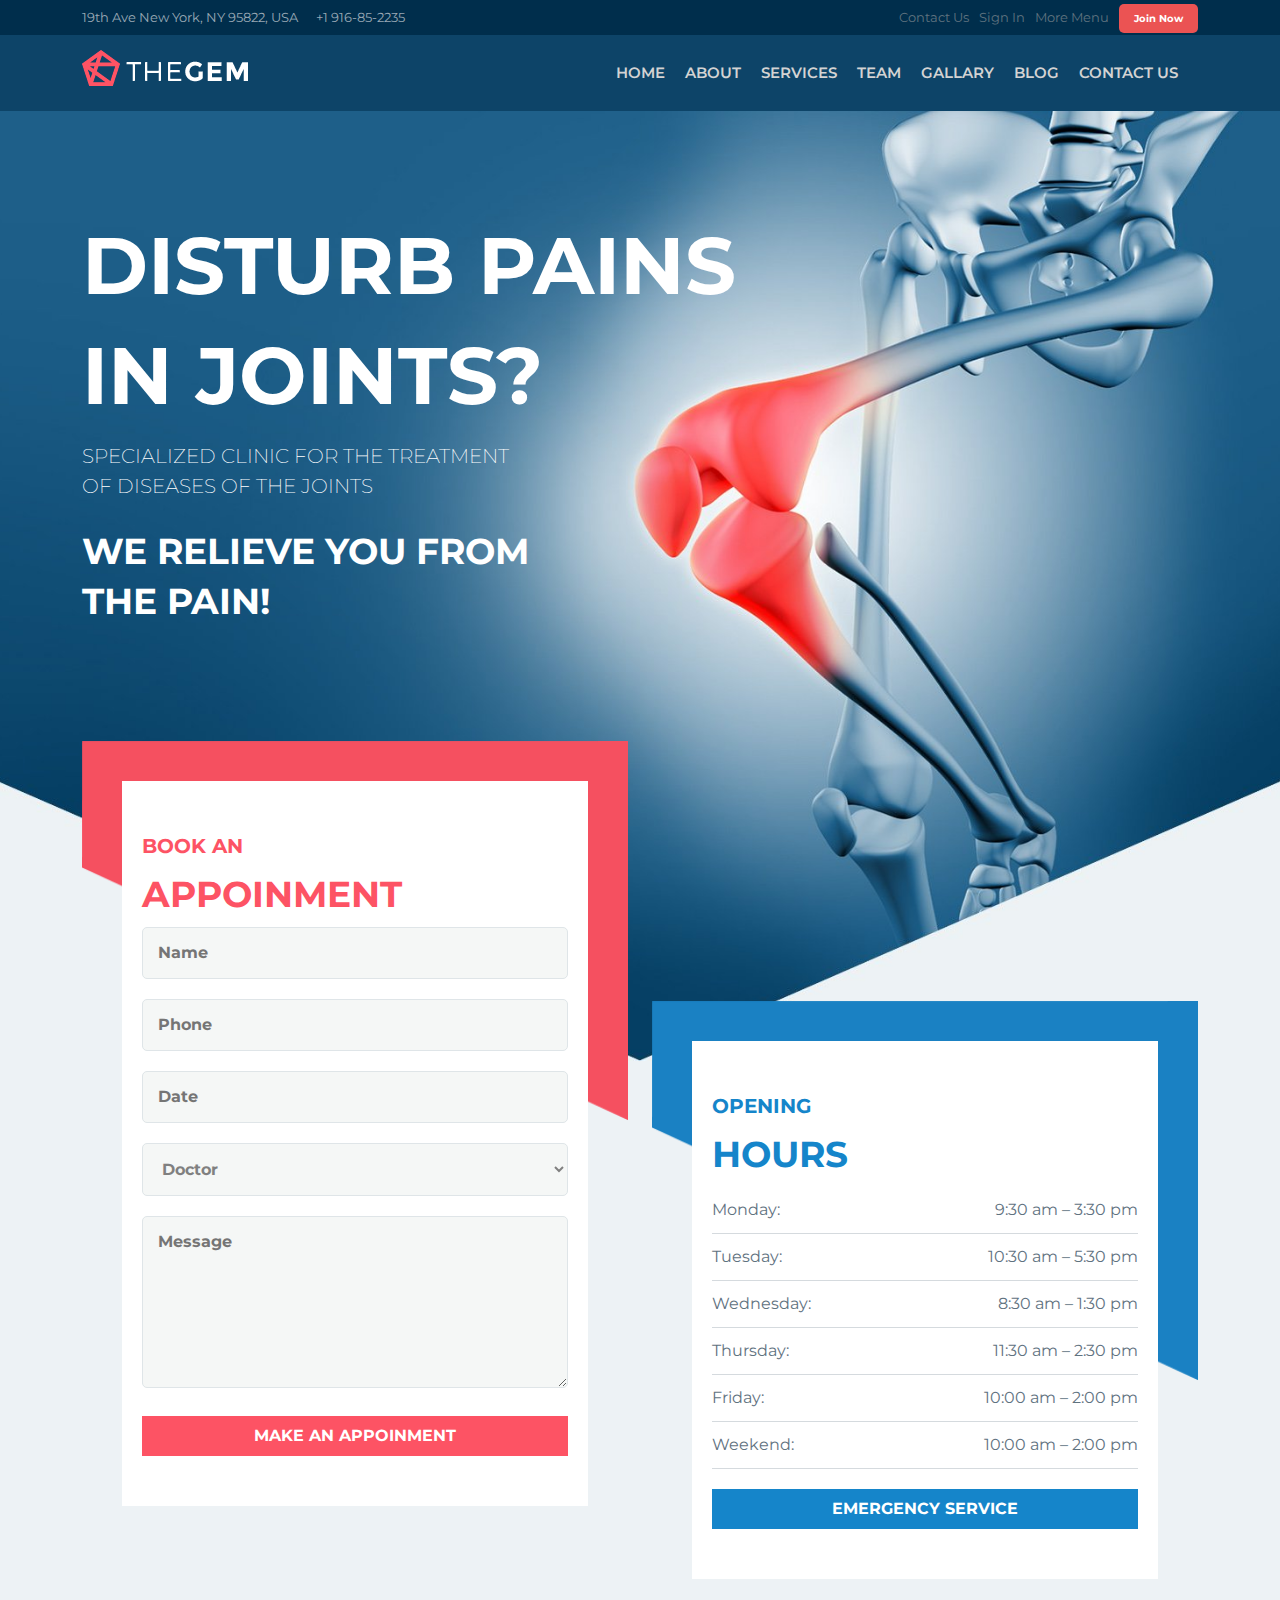
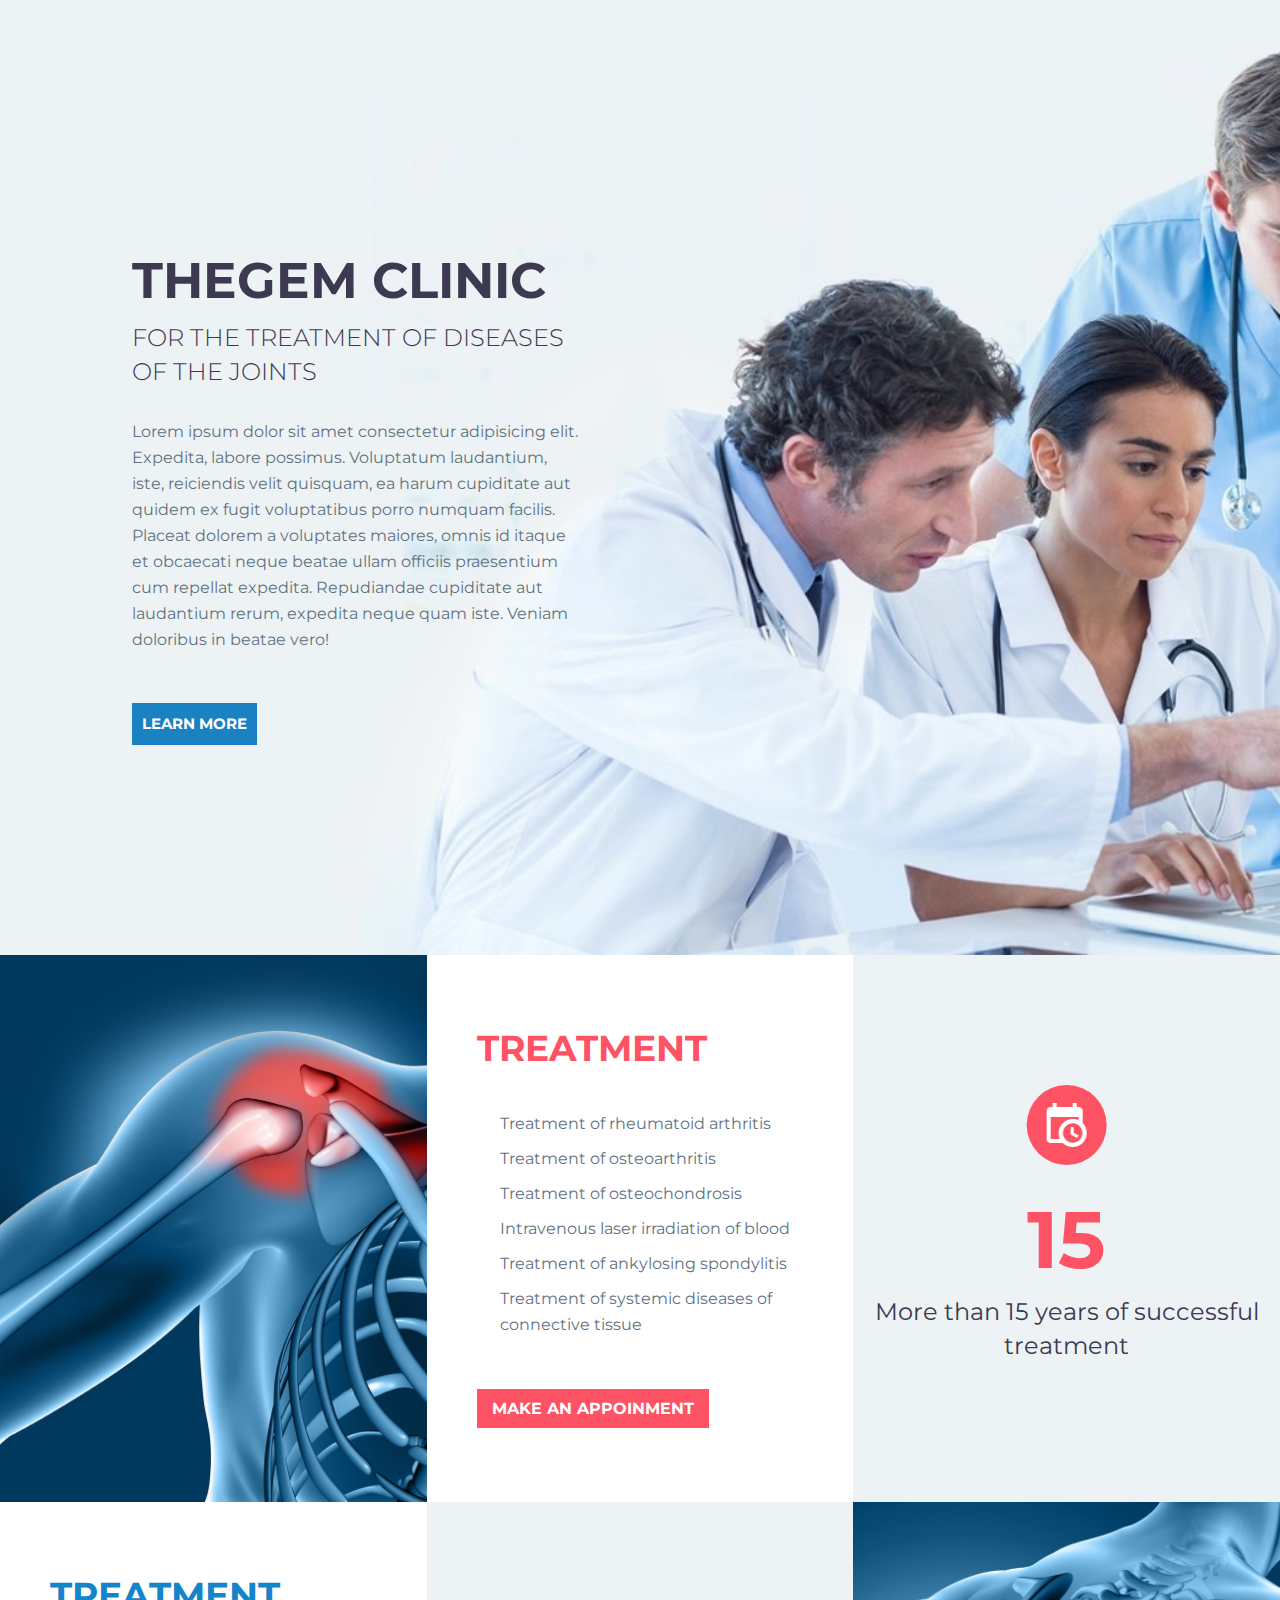
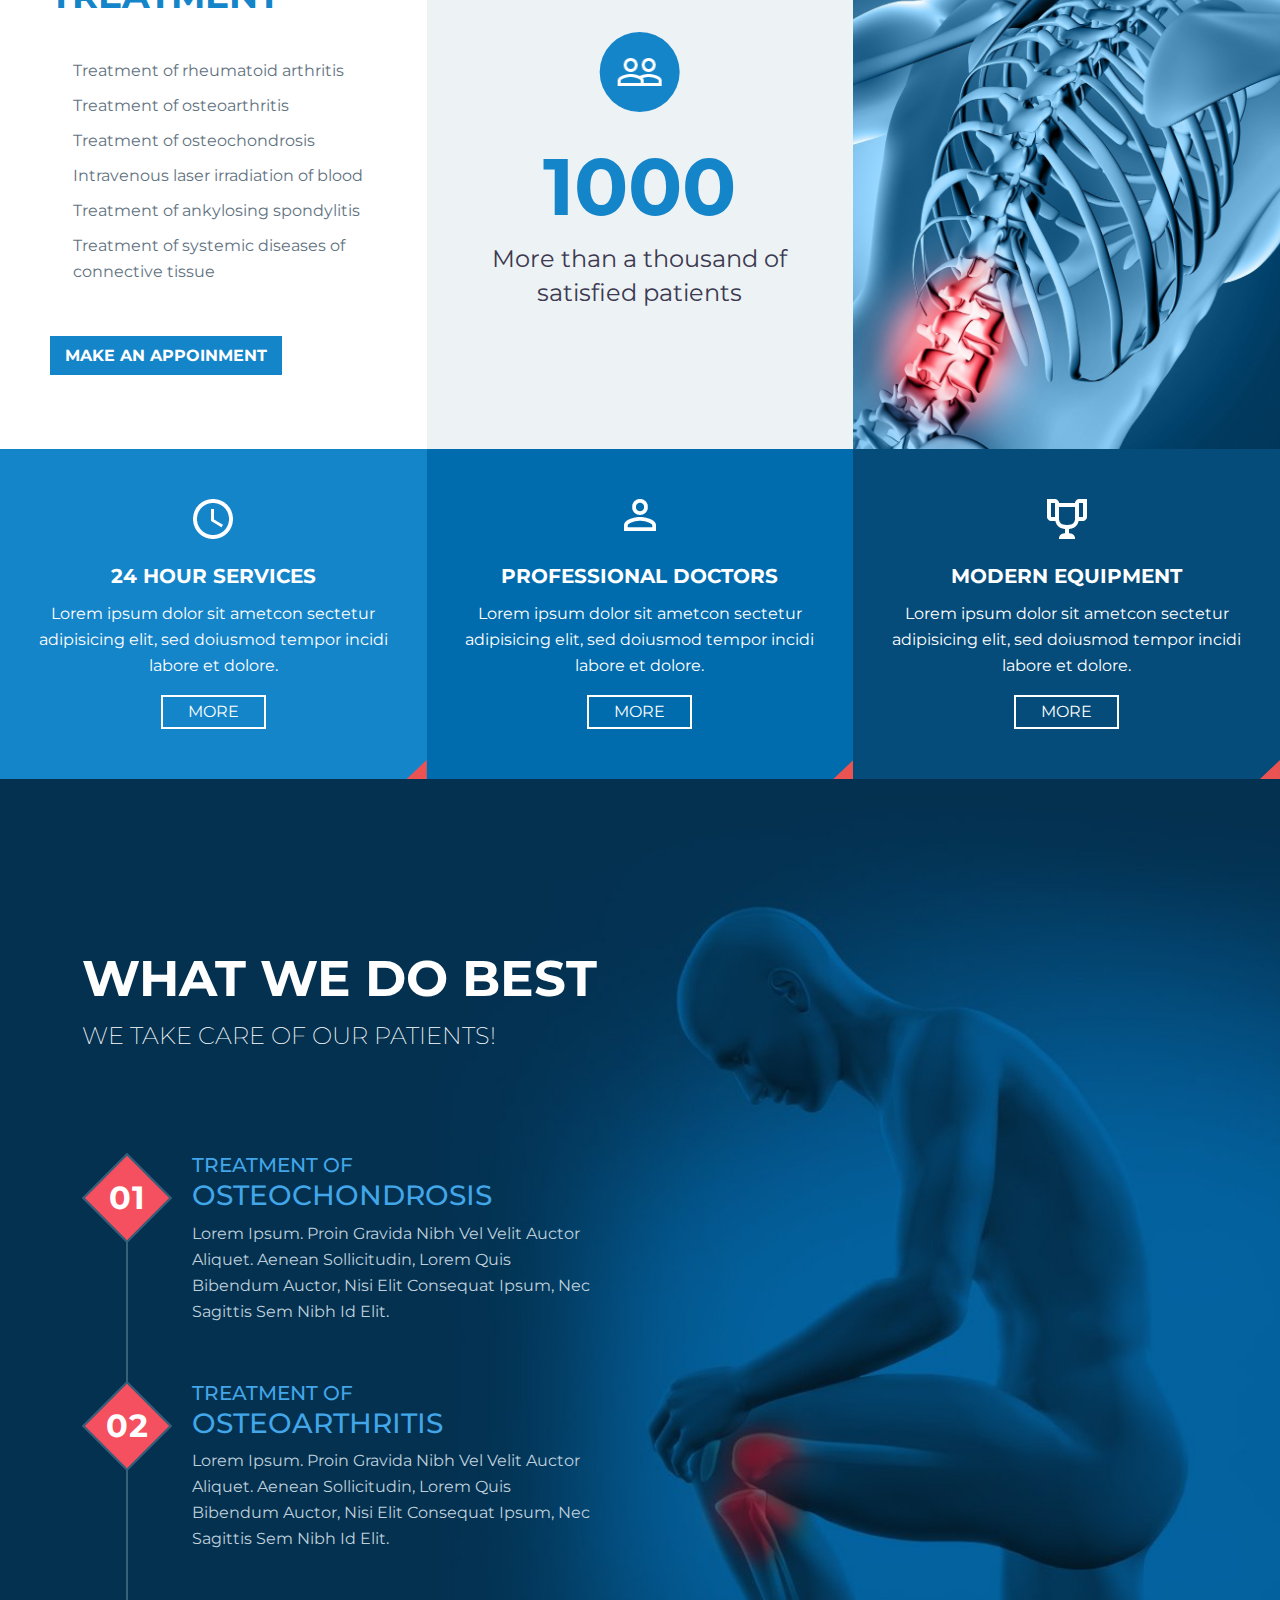
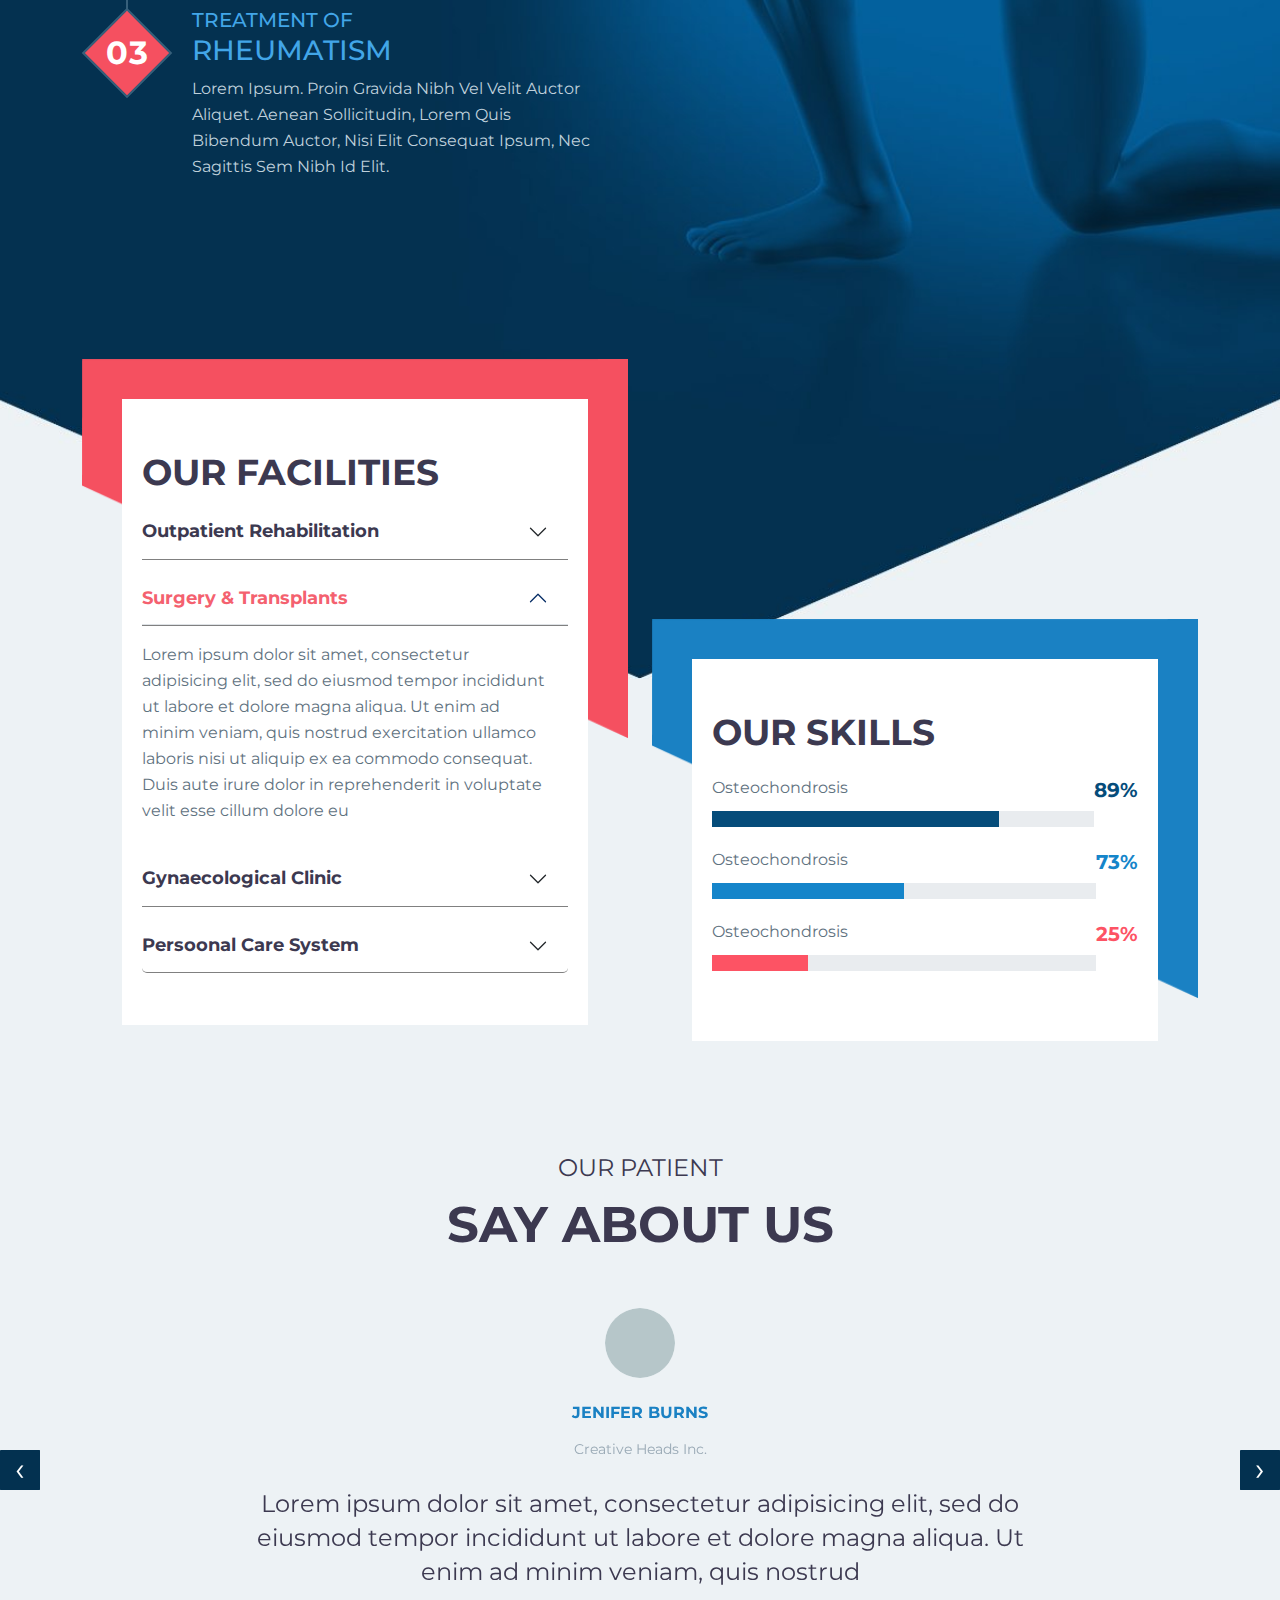
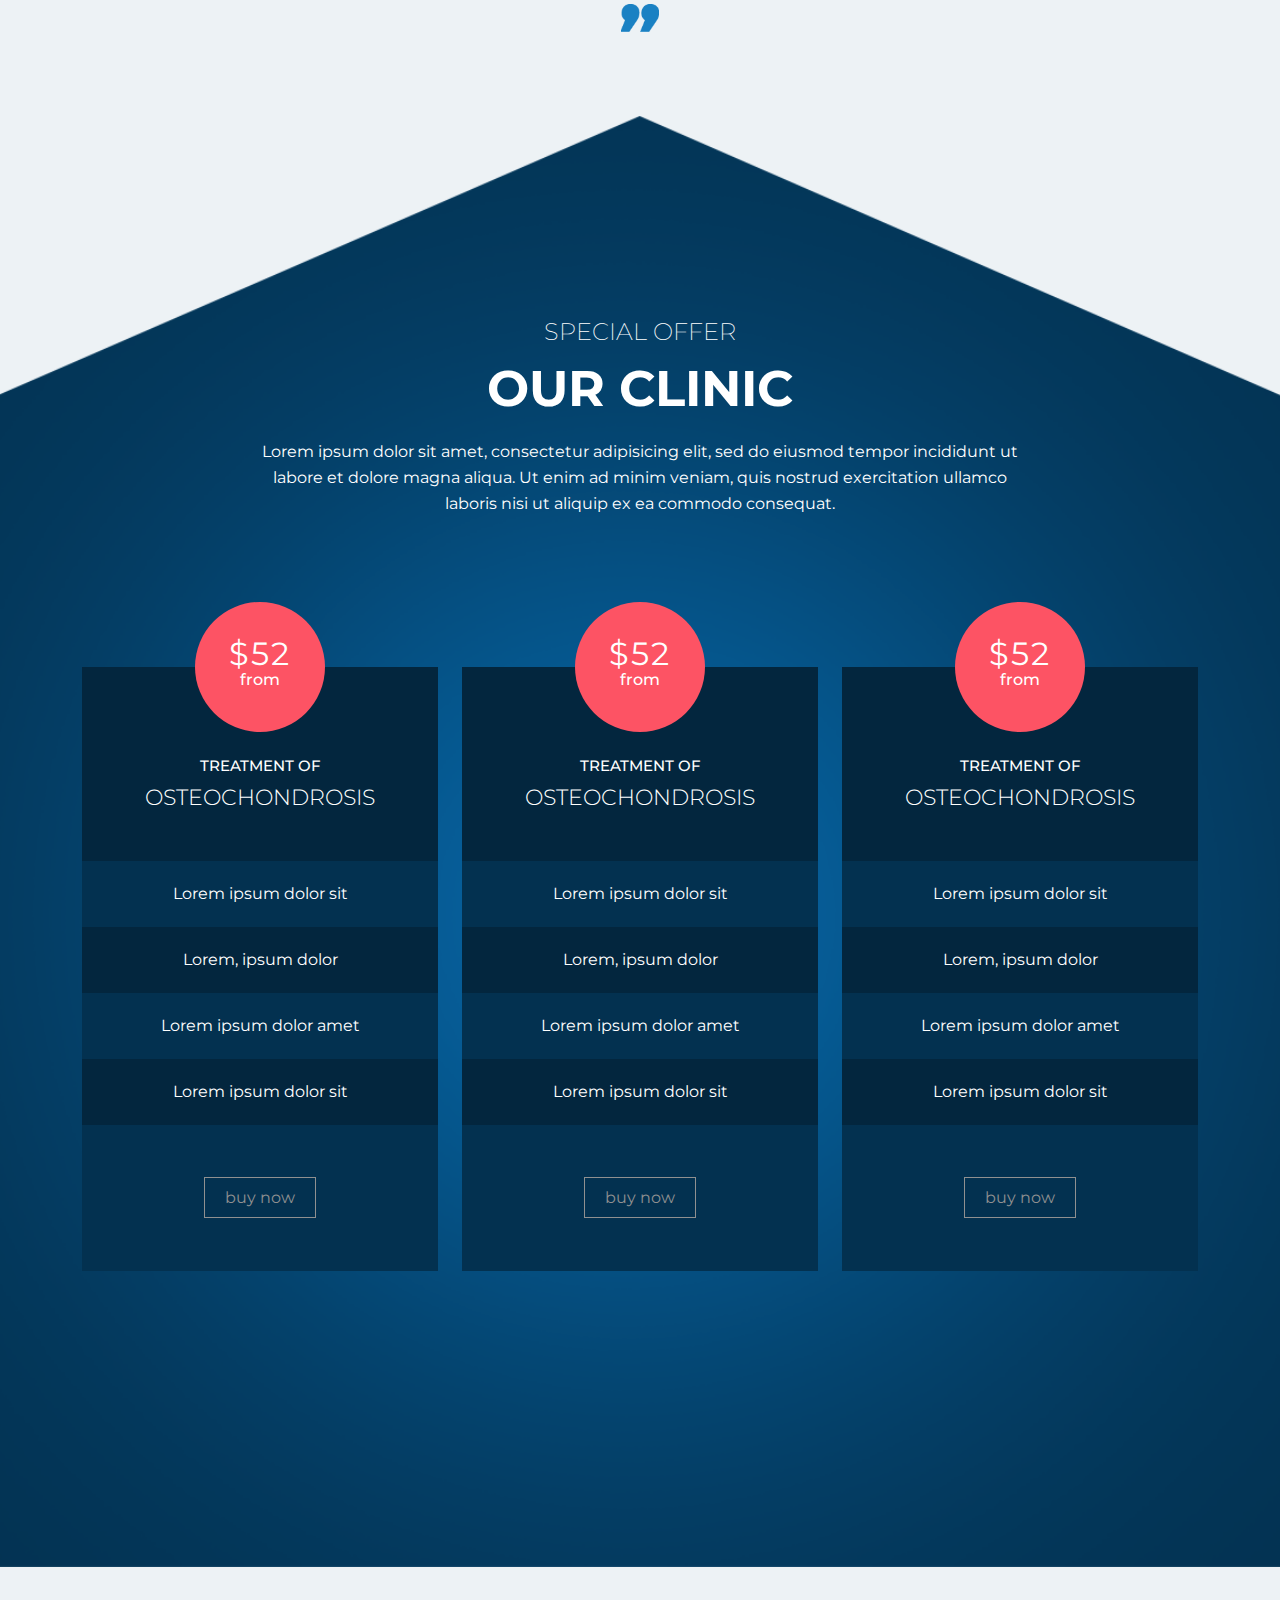
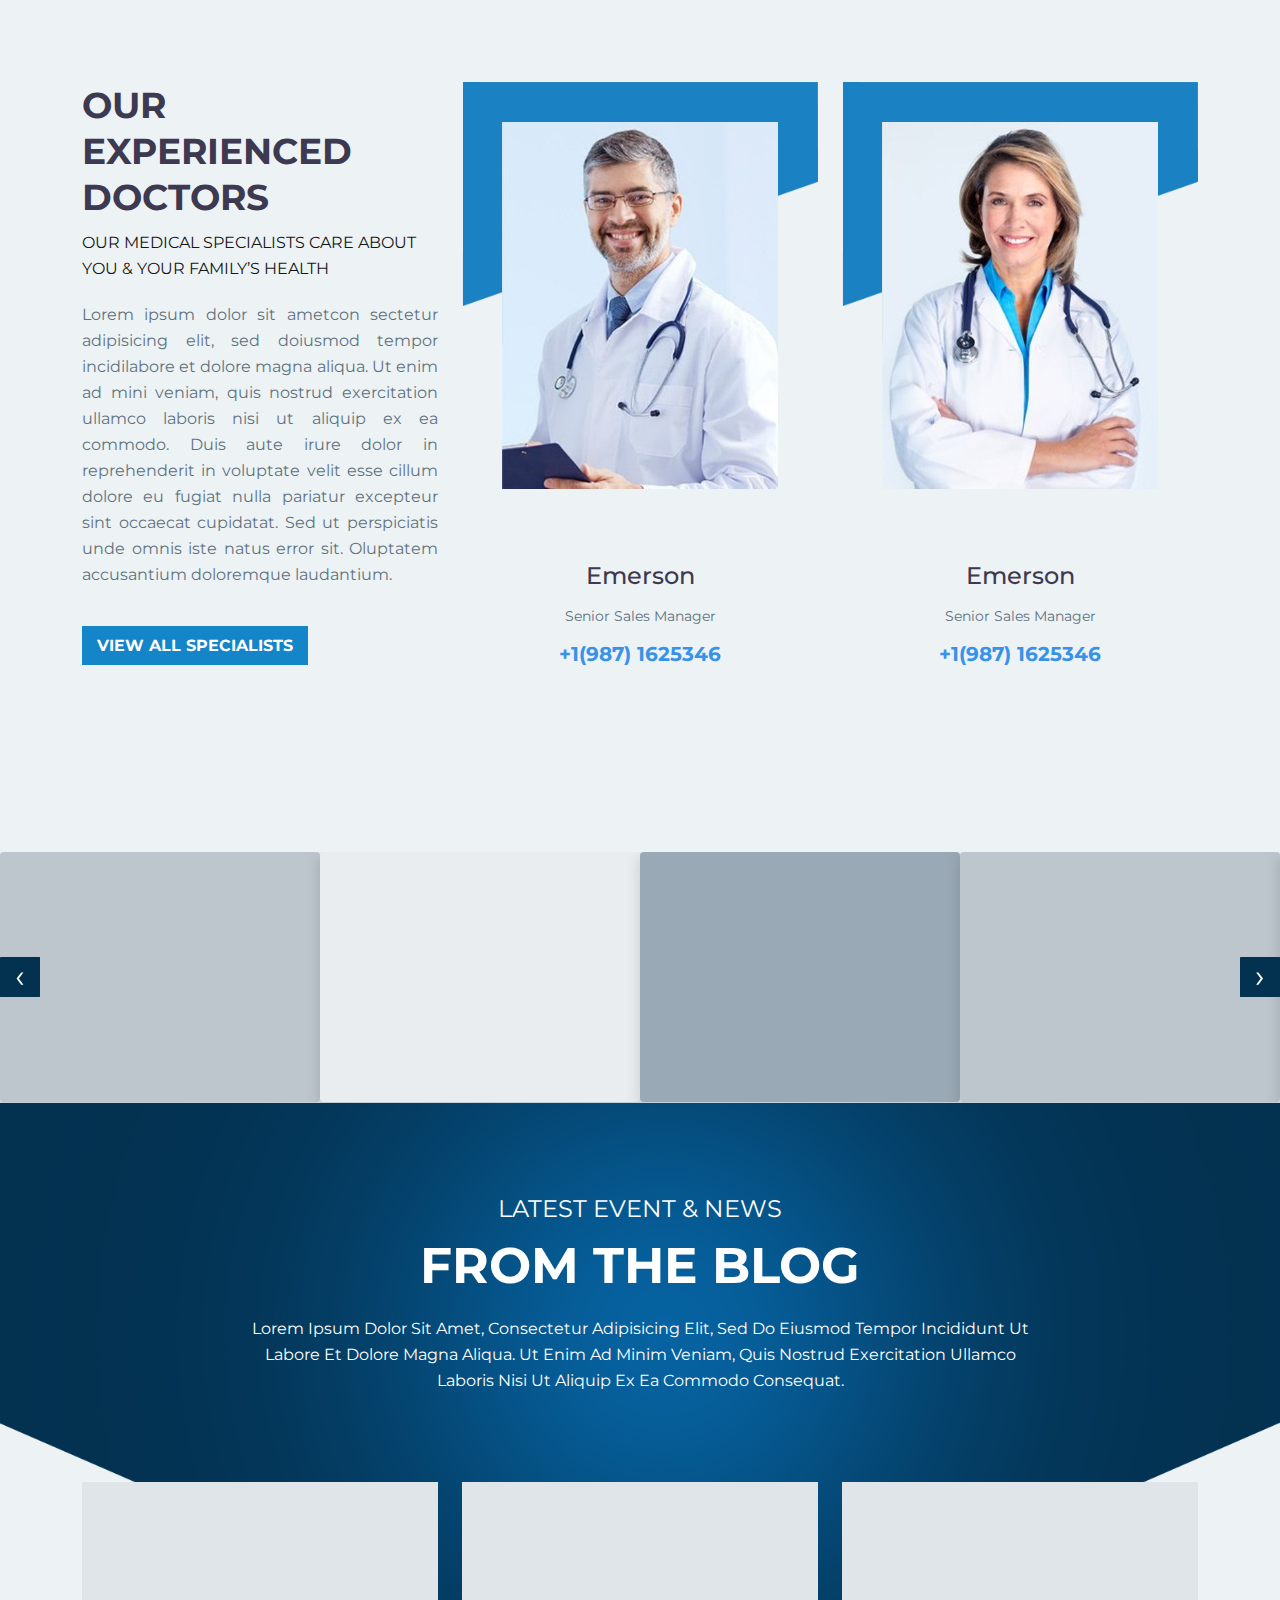
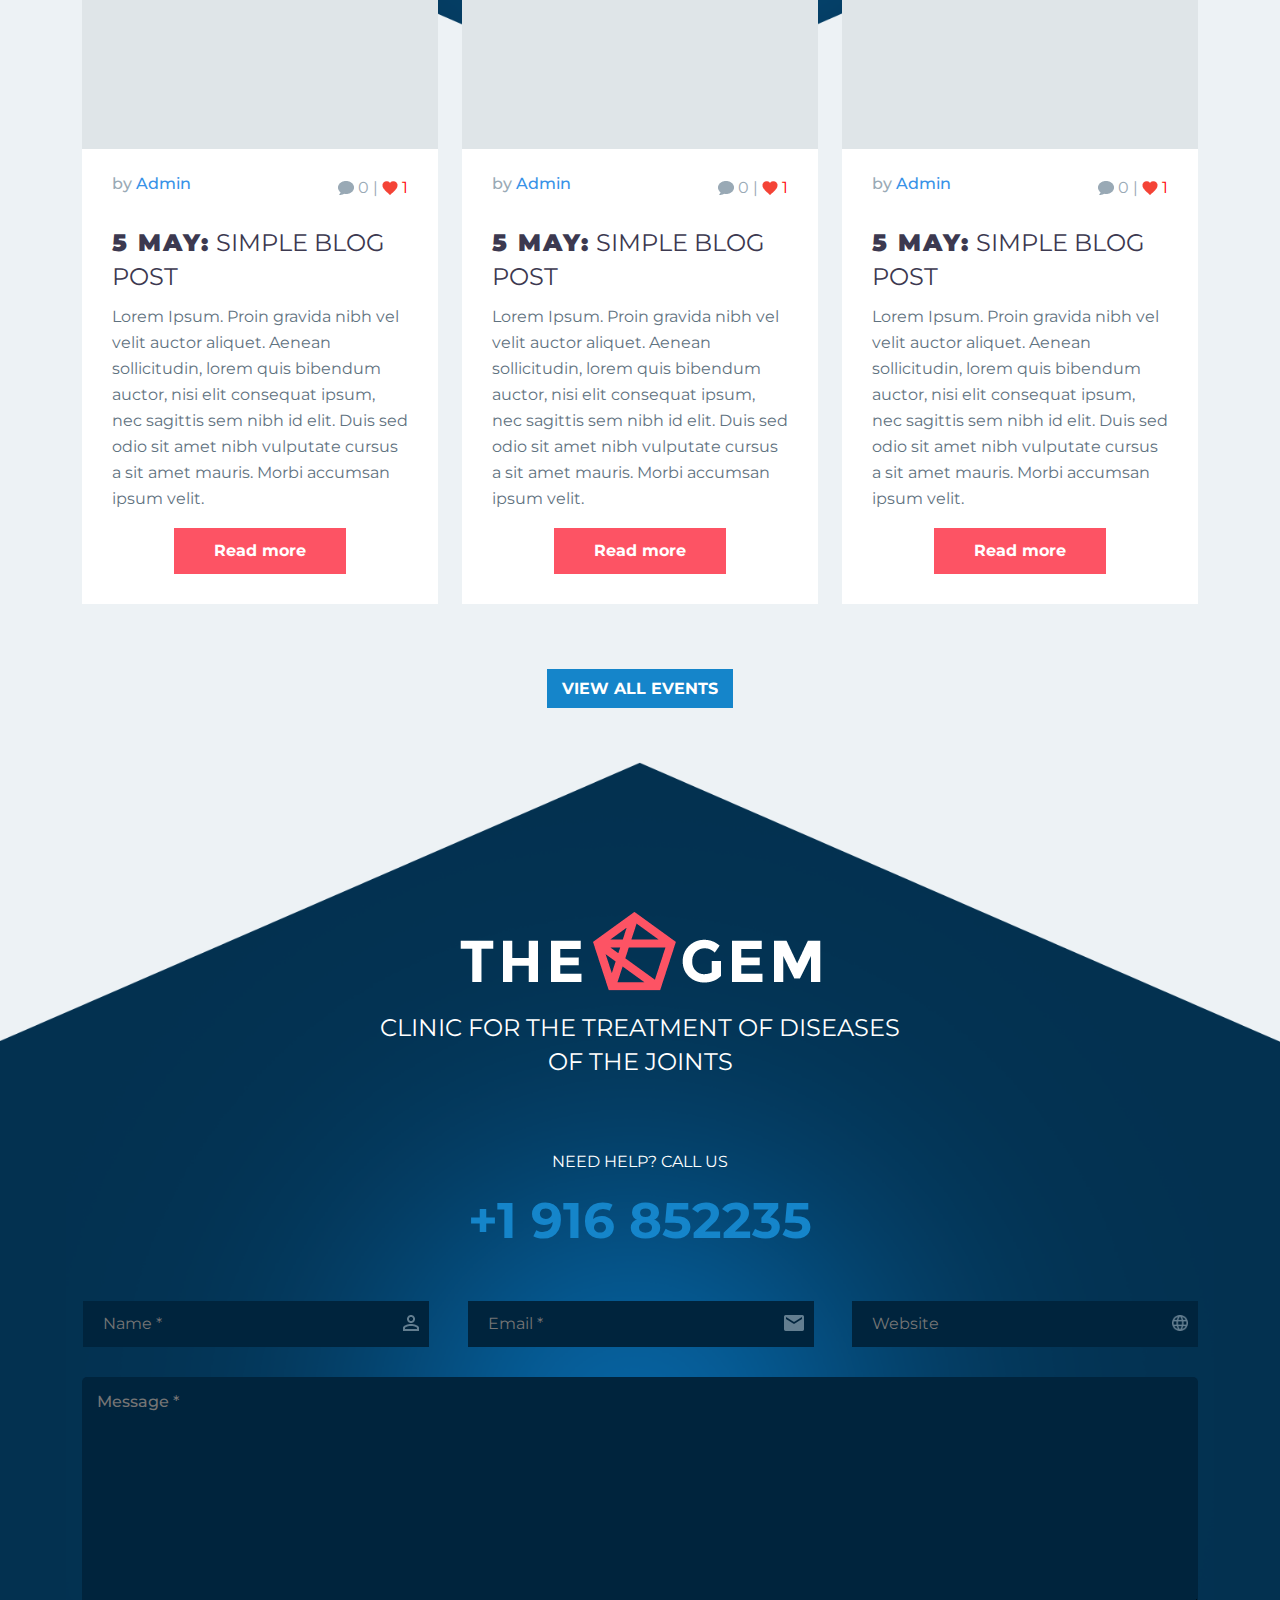
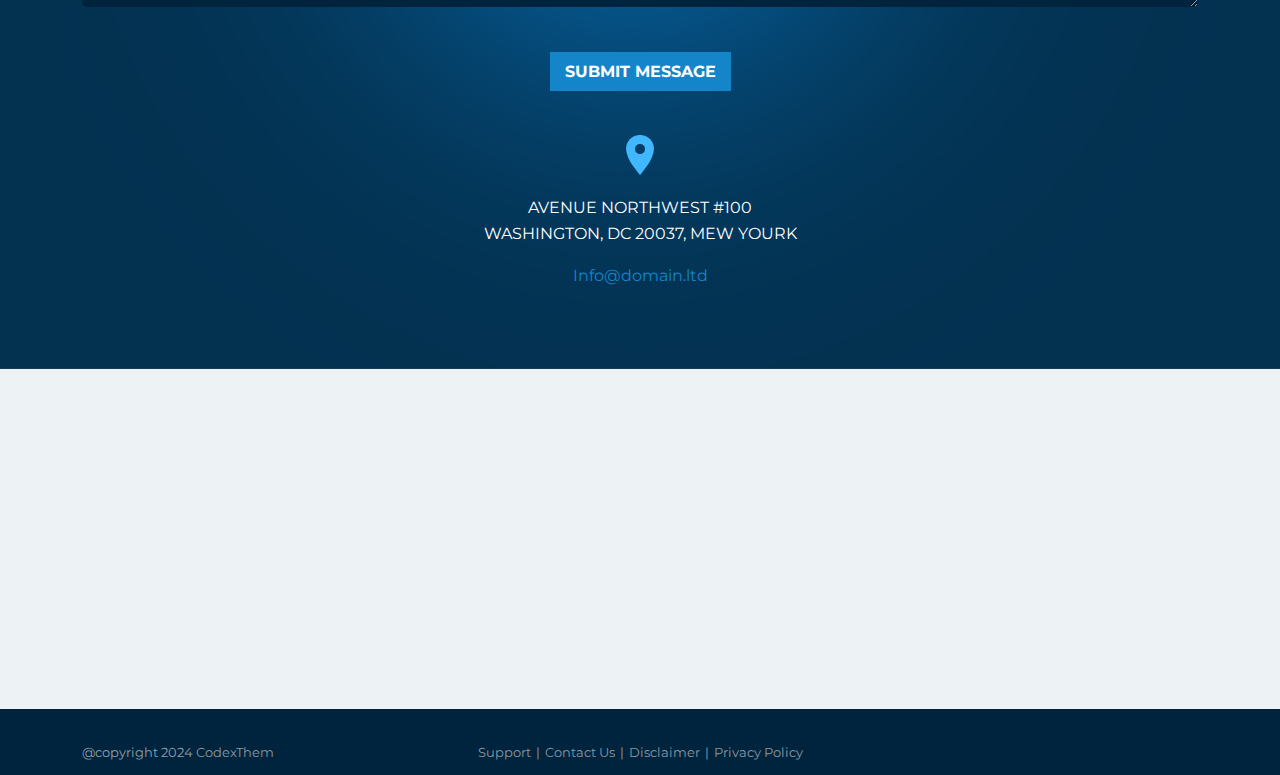
==== commit 7a8c5961: "responsive search bar" ====
--- a/index.html
+++ b/index.html
@@ -136,17 +136,17 @@
 
       <!-- banner section start -->
       <section class="main-banner-section" style="background-image: url('assets/image/bg-banner1.jpg'); background-repeat: no-repeat; background-position: center bottom; background-size: cover;">
-        <!-- <div class="container">
+        <div class="container">
           <div class="row">
-            <div class="col-12 col-sm-12 col-md-12 col-lg-12 col-xl-12 col-xxl-12"> -->
+            <div class="col-12 col-sm-12 col-md-12 col-lg-12 col-xl-12 col-xxl-12">
               <div class="banner-text">
                 <h1  class="title-extralarge">Disturb pains <br> in joints?</h1>
                 <h6 class="title-small">Specialized clinic for the treatment <br> of diseases of the joints</h6>
                 <h4 class="title-large">We relieve you from <br> the pain!</h4>
               </div>
-            <!-- </div>
-          </div>
-        </div> -->
+            </div>
+          </div>
+        </div>
       </section>
       <!-- banner section end -->
       <!-- Apoinment and hour section start -->
--- a/css/style.css
+++ b/css/style.css
@@ -419,14 +419,10 @@
 .main-banner-section{
   height:950px;
   width: 100%;
-  position: relative;
 }
 .banner-text{
-  color: #fff;
-  display: inline-block;
-  position: absolute;
-  left: 16%;
-  top: 10%;
+  padding-top: 100px;
+  color: #fff;
 }
 .banner-text .title-extralarge{
   font-size: 80px;
@@ -454,17 +450,19 @@
   margin-bottom: 580px;
 }
 .apoinment-cards{
+  width: 100%;
   position: absolute;
-  left: 292px;
+  left: 50%;
   top: -320px;
+  transform: translate(-50%,0);
 }
 .card-lg{
-  padding: 50px;
+  padding: 40px;
   margin-bottom: 10px;
 }
 .card-content{
   background-color: #ffffff;
-  padding: 70px 50px 50px;
+  padding: 50px 20px 40px;
 }
 .card-form input,select,textarea{
   background-color: #f5f7f6;
@@ -529,7 +527,7 @@
 .service-section{
 }
 .box{
-  padding: 70px 90px;
+  padding: 70px 50px;
   position: relative;
 }
 
@@ -539,9 +537,10 @@
   margin-bottom: 30px;
 }
 .service-section .box .box-content ul {
-  margin-bottom: 70px;
+  margin-bottom: 100px;
 }
 .service-section .box .box-content ul li{
+  display: block;
   padding: 10px 0;
   margin-bottom: 15px;
   color: #5f727f;
--- a/css/responsive.css
+++ b/css/responsive.css
@@ -13,9 +13,6 @@
     .banner-text {
         left: 3%;
         top: 7%;
-    }
-    .apoinment-cards {
-        left: 20px;
     }
     .card-content {
         padding: 60px 30px 40px;
@@ -157,10 +154,6 @@
         font-size: 46px;
         line-height: 60px;
     }
-    .apoinment-cards {
-        left: 26px;
-        top: -314px;
-    }
     .card-lg {
         padding: 20px;
     }
@@ -379,6 +372,27 @@
         margin-top: 18px;
     }
 
+    /* Start::search bar  */
+    .overlay-content {
+        top: 15%;
+        width: 98%;
+    }
+    .overlay input[type=text] {
+        font-size: 17px;
+        width: 70%;
+    }
+    .overlay button {
+        width: 28%;
+    }
+    .overlay .closebtn {
+        top: 20px;
+        right: 18px;;
+    }
+    .overlay .closebtn:hover{
+        color: #f55060;
+    }
+    /* Ends::search bar  */
+
 
     /* banner section start */
     .main-banner-section {
@@ -412,8 +426,7 @@
         margin-bottom: 1200px;
     }
     .apoinment-cards {
-        left: 0;
-        top: -160px;
+        top: -120px;
     }
     .card-lg {
         padding: 0;
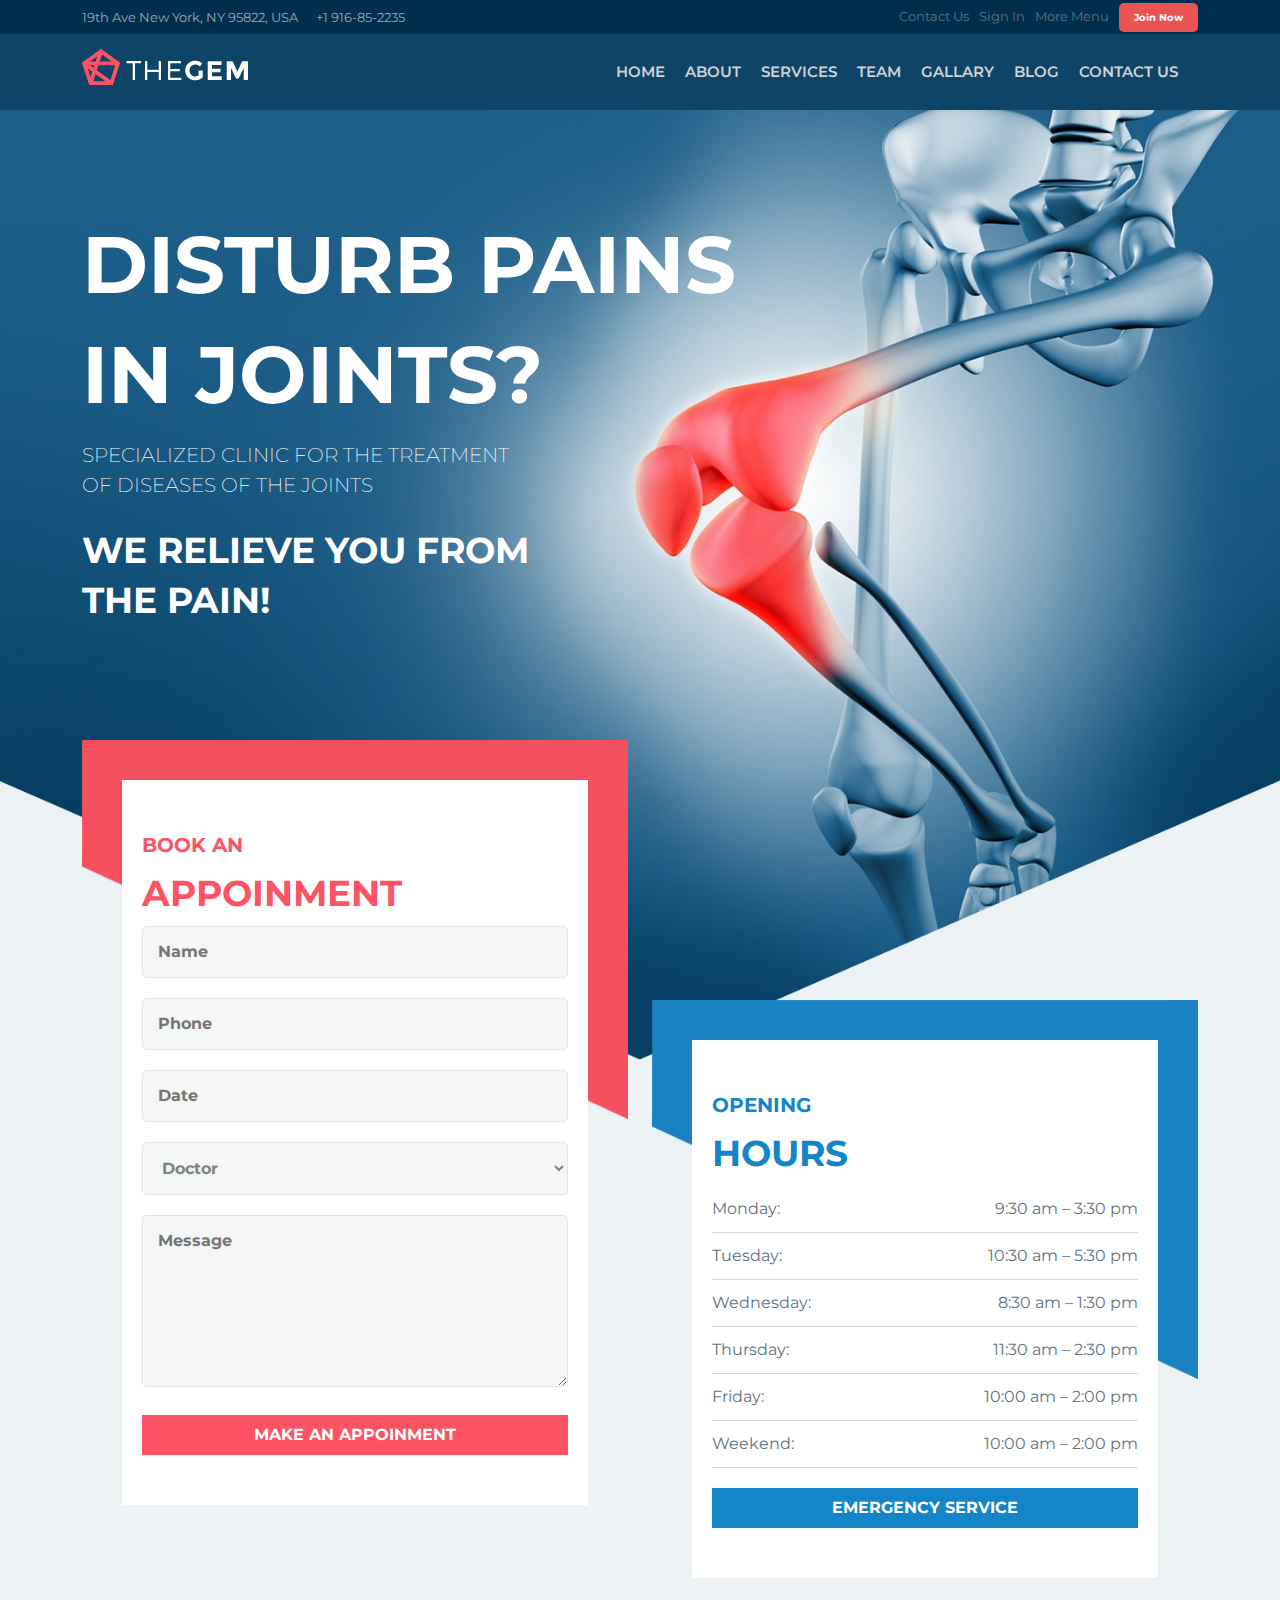
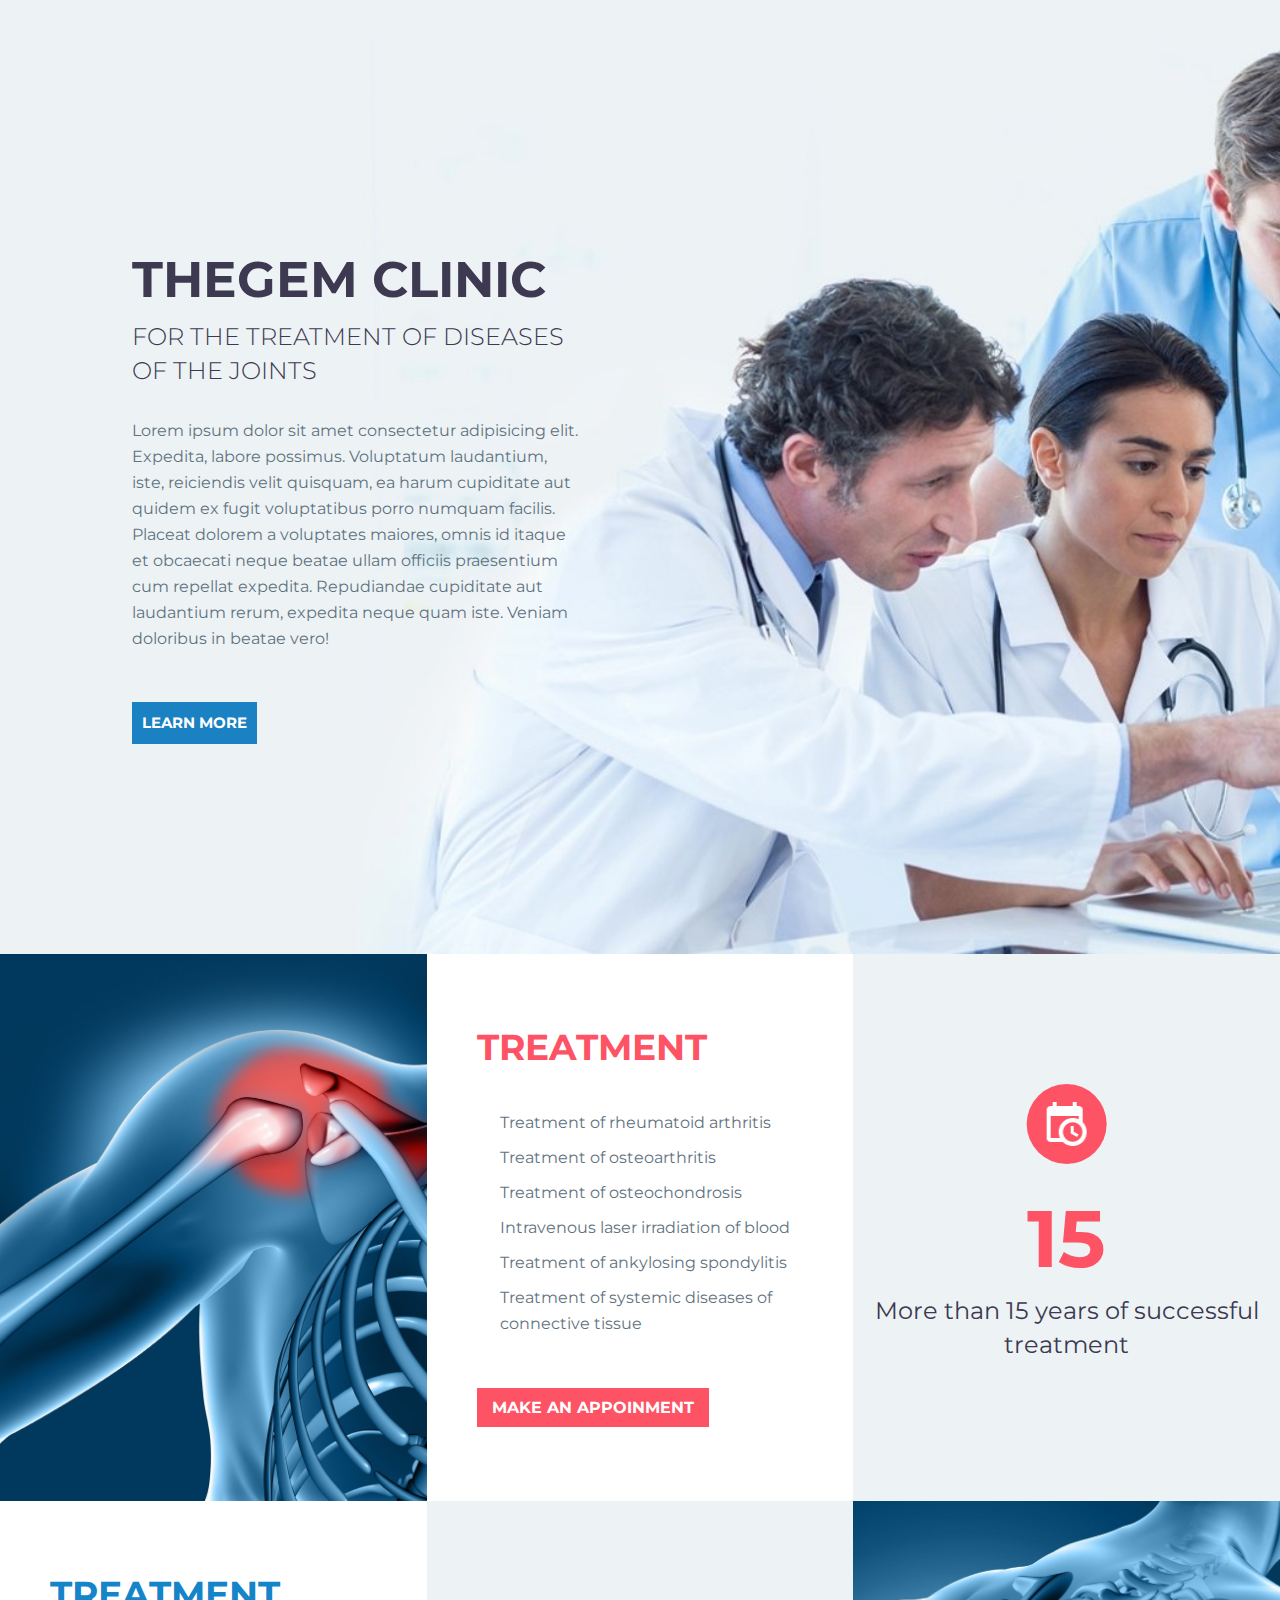
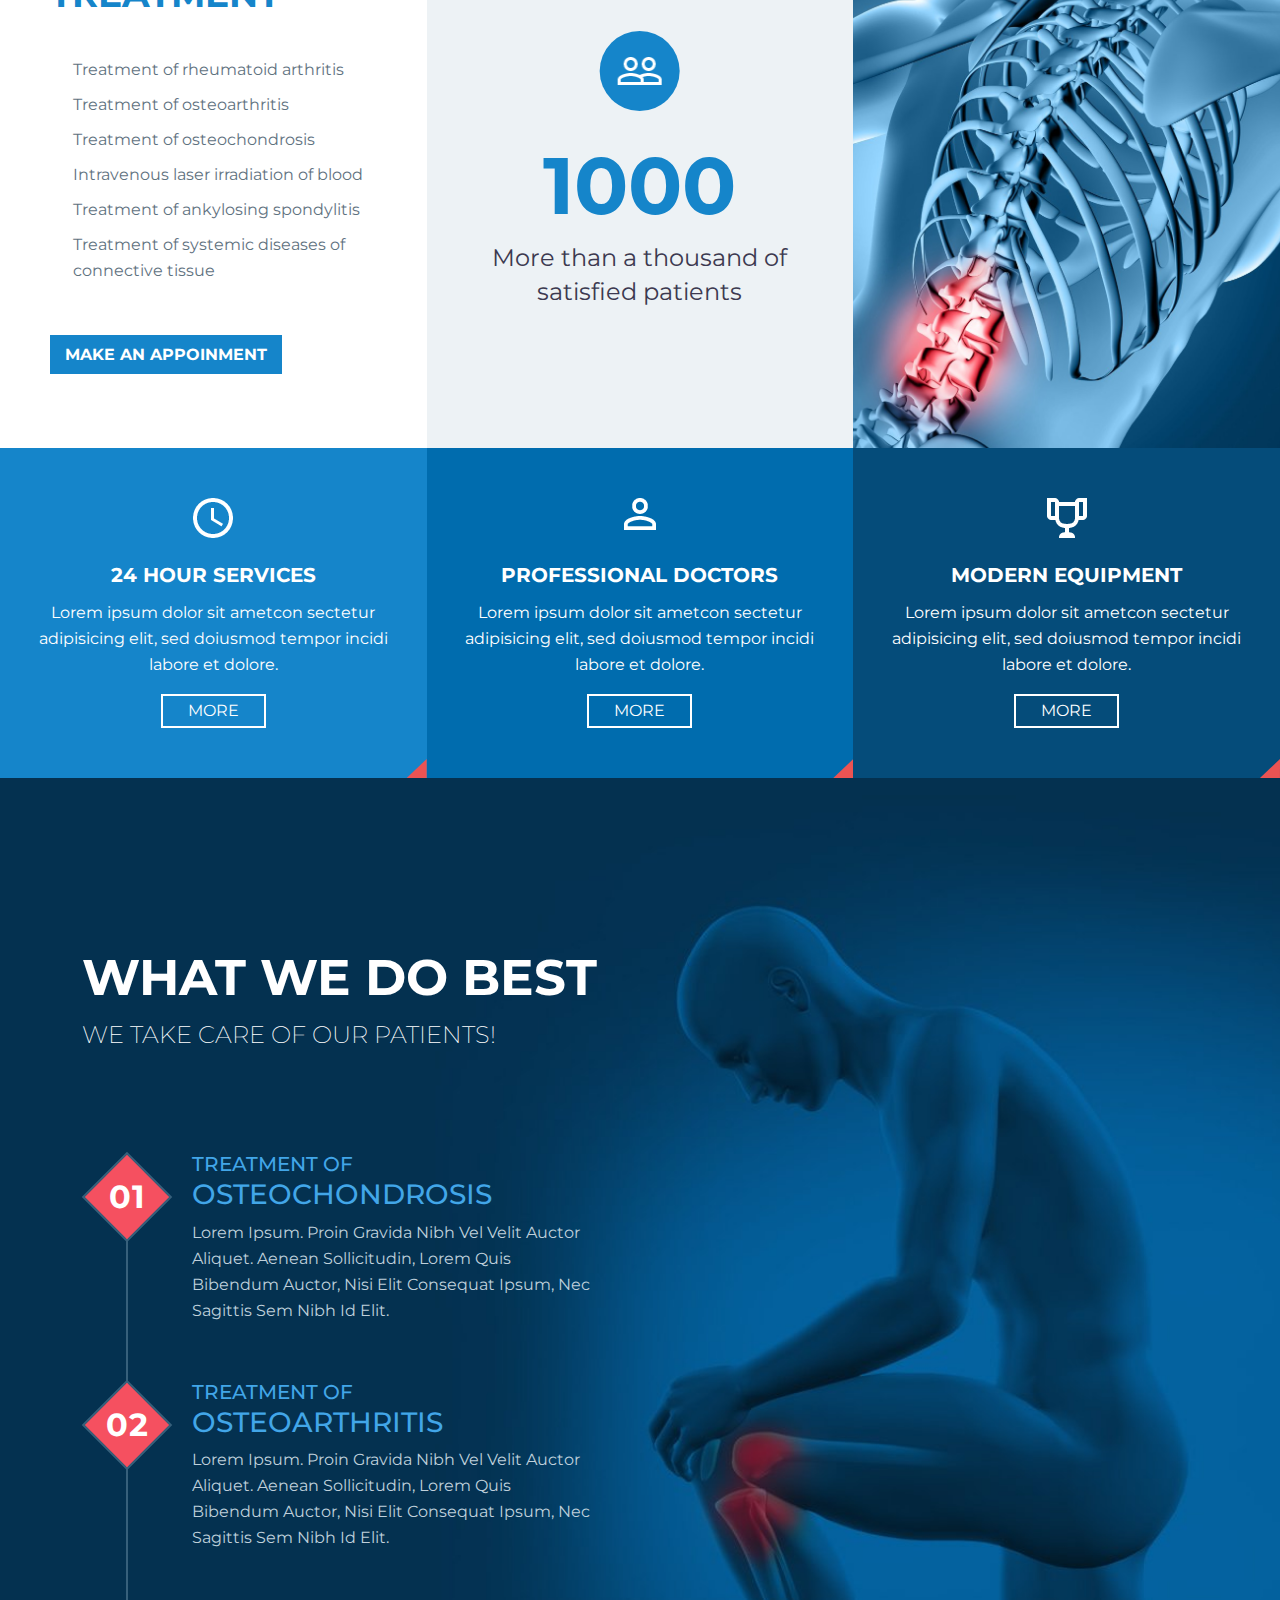
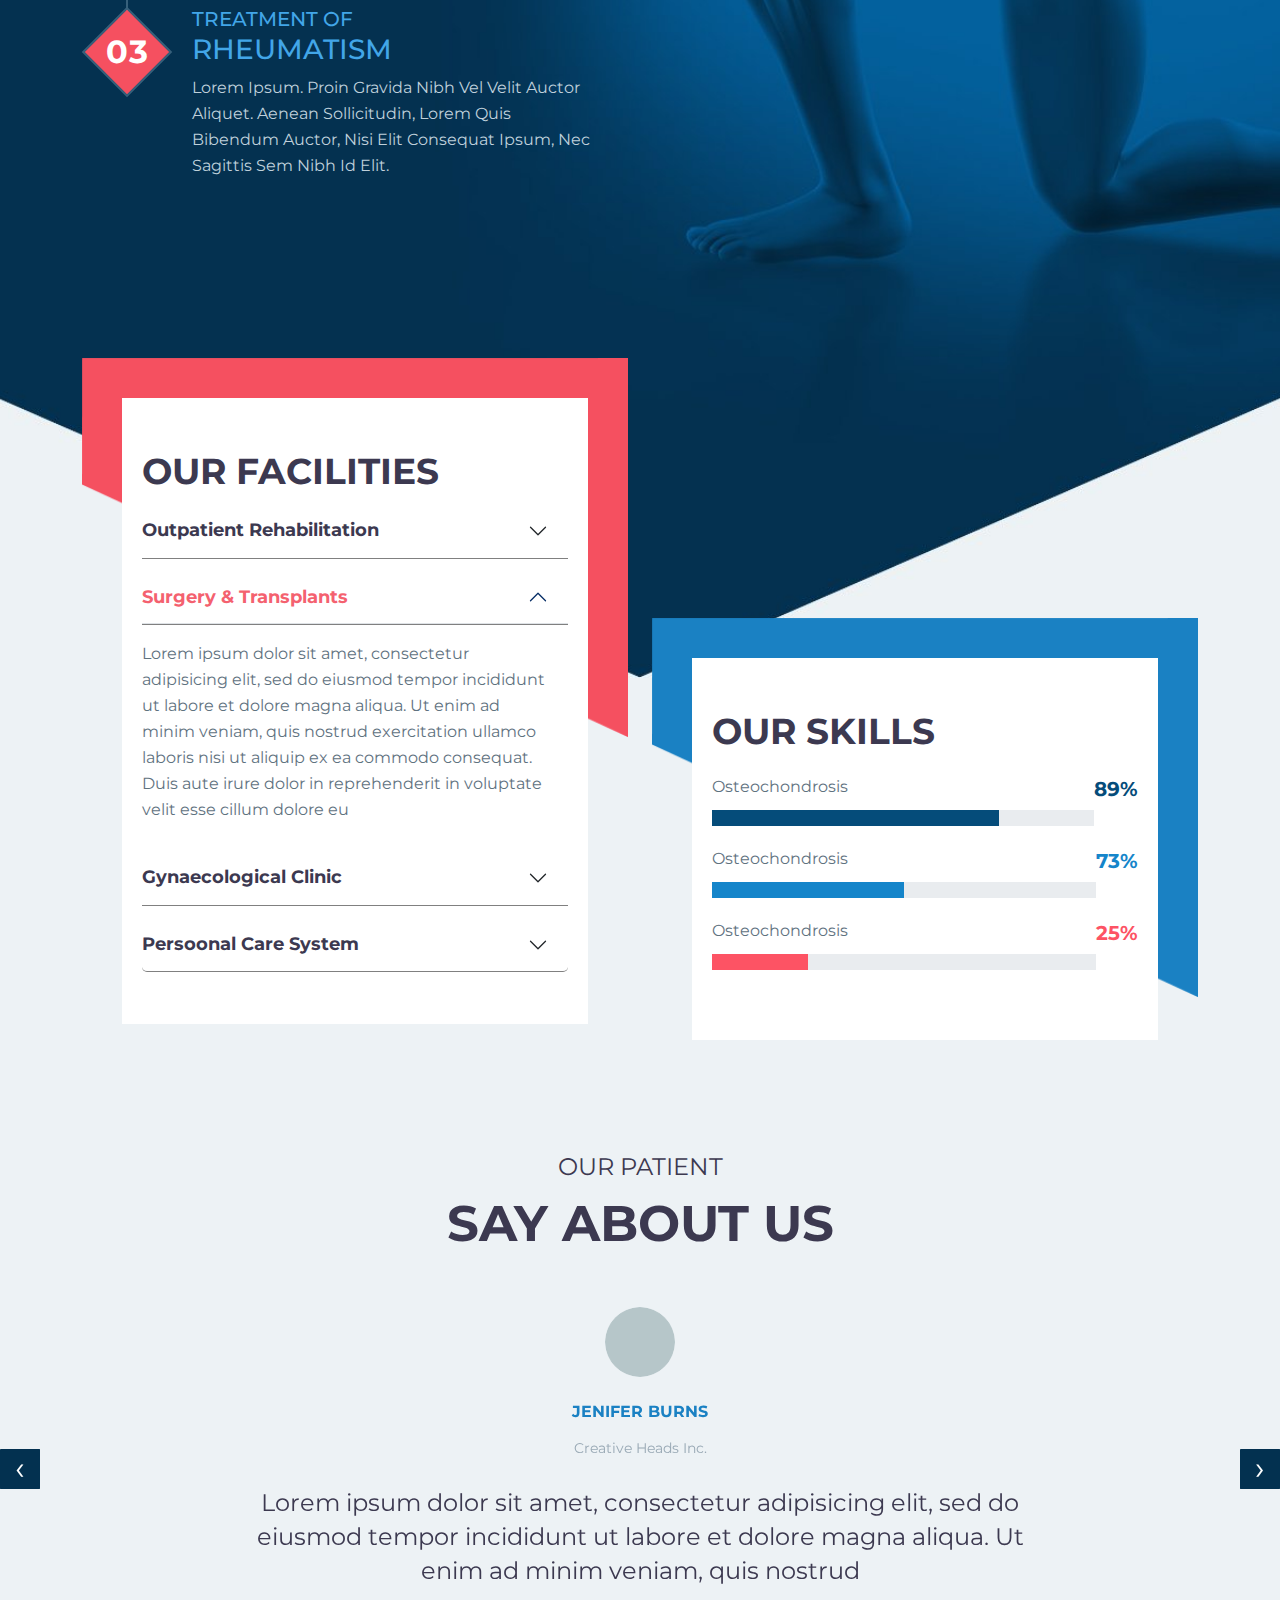
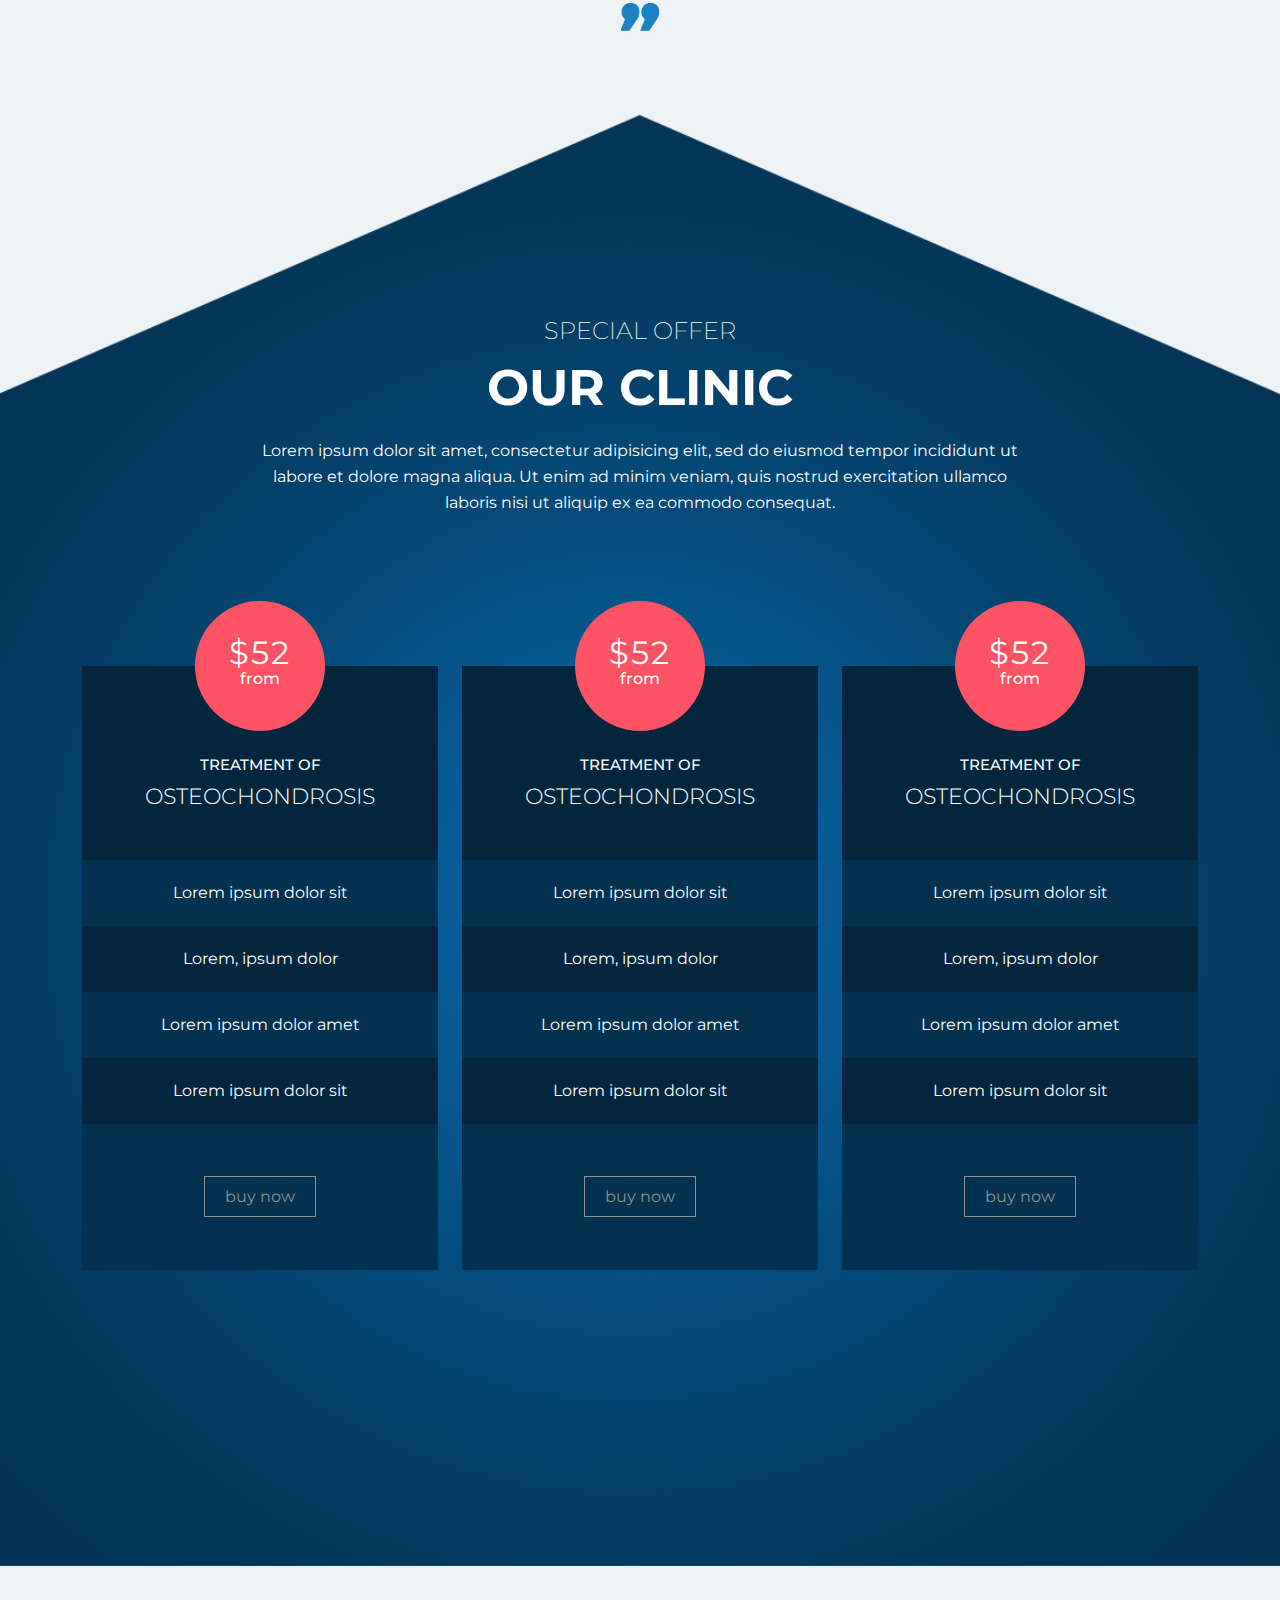
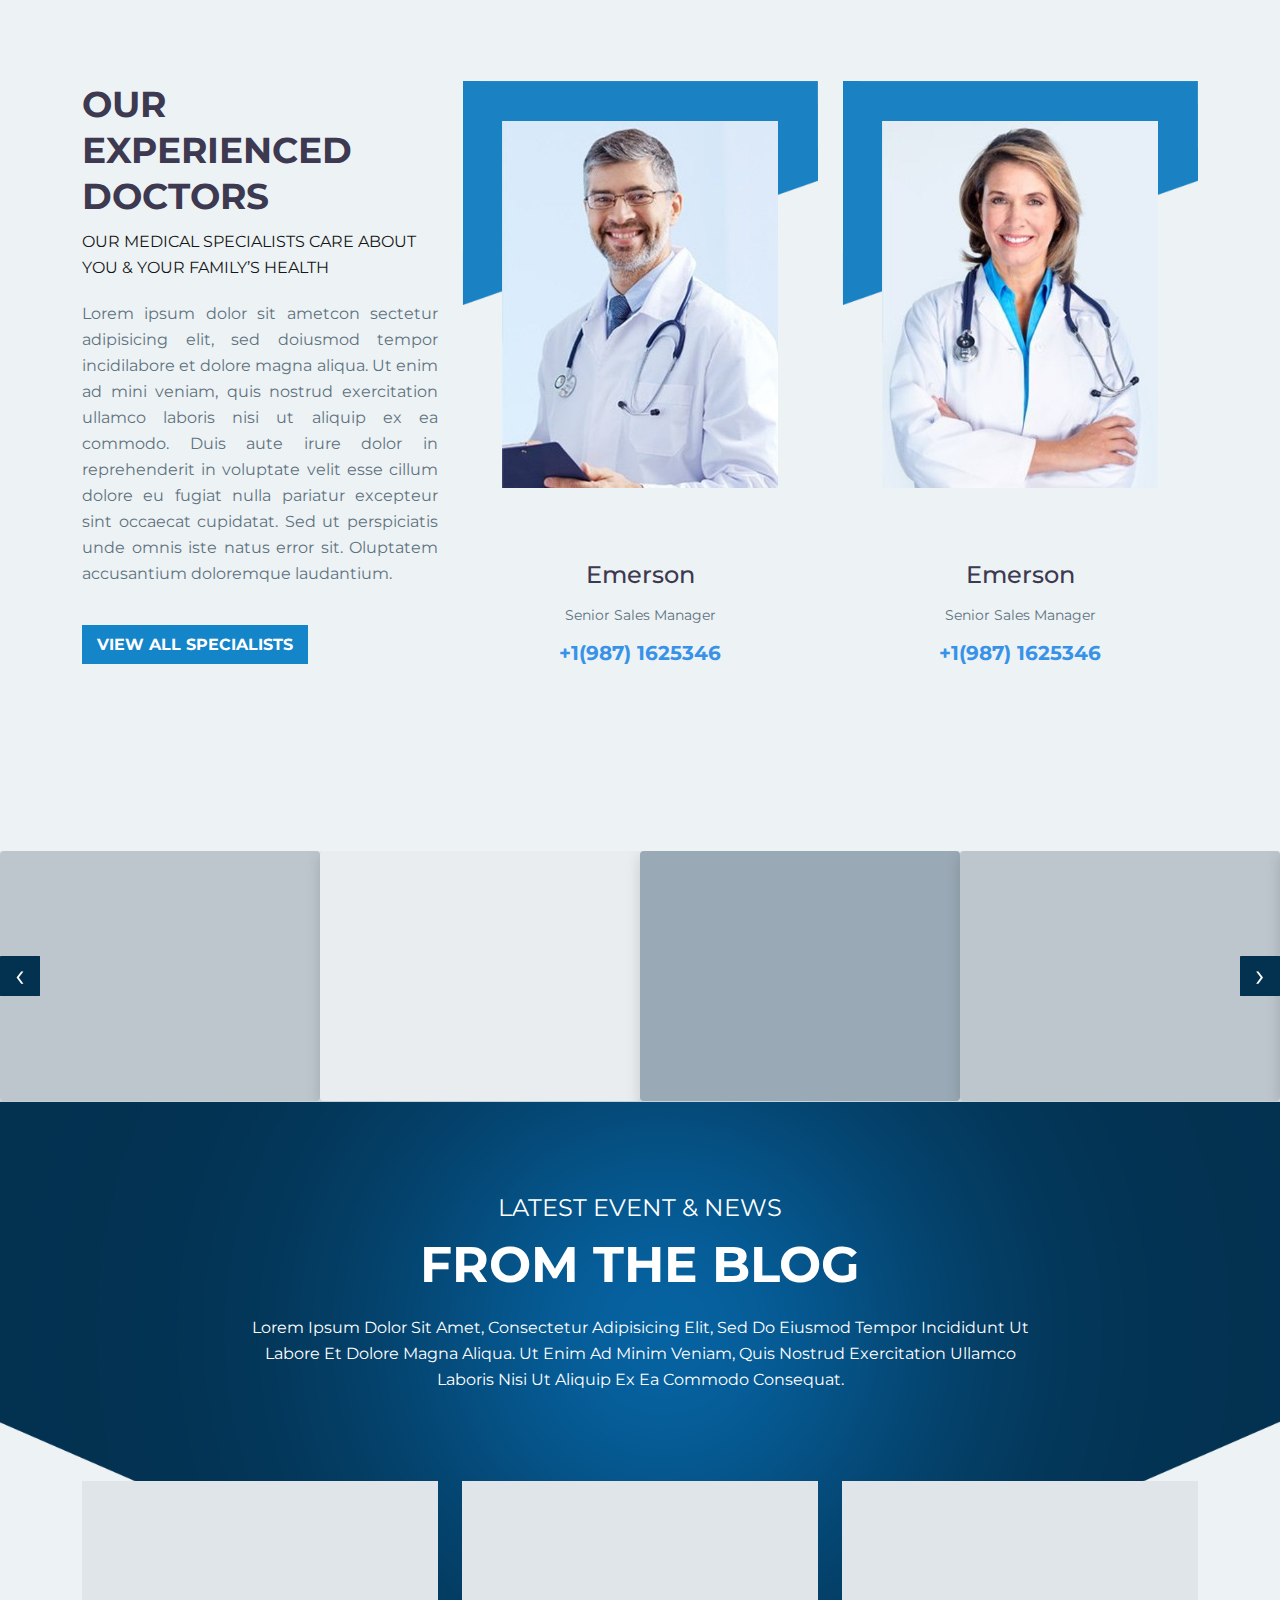
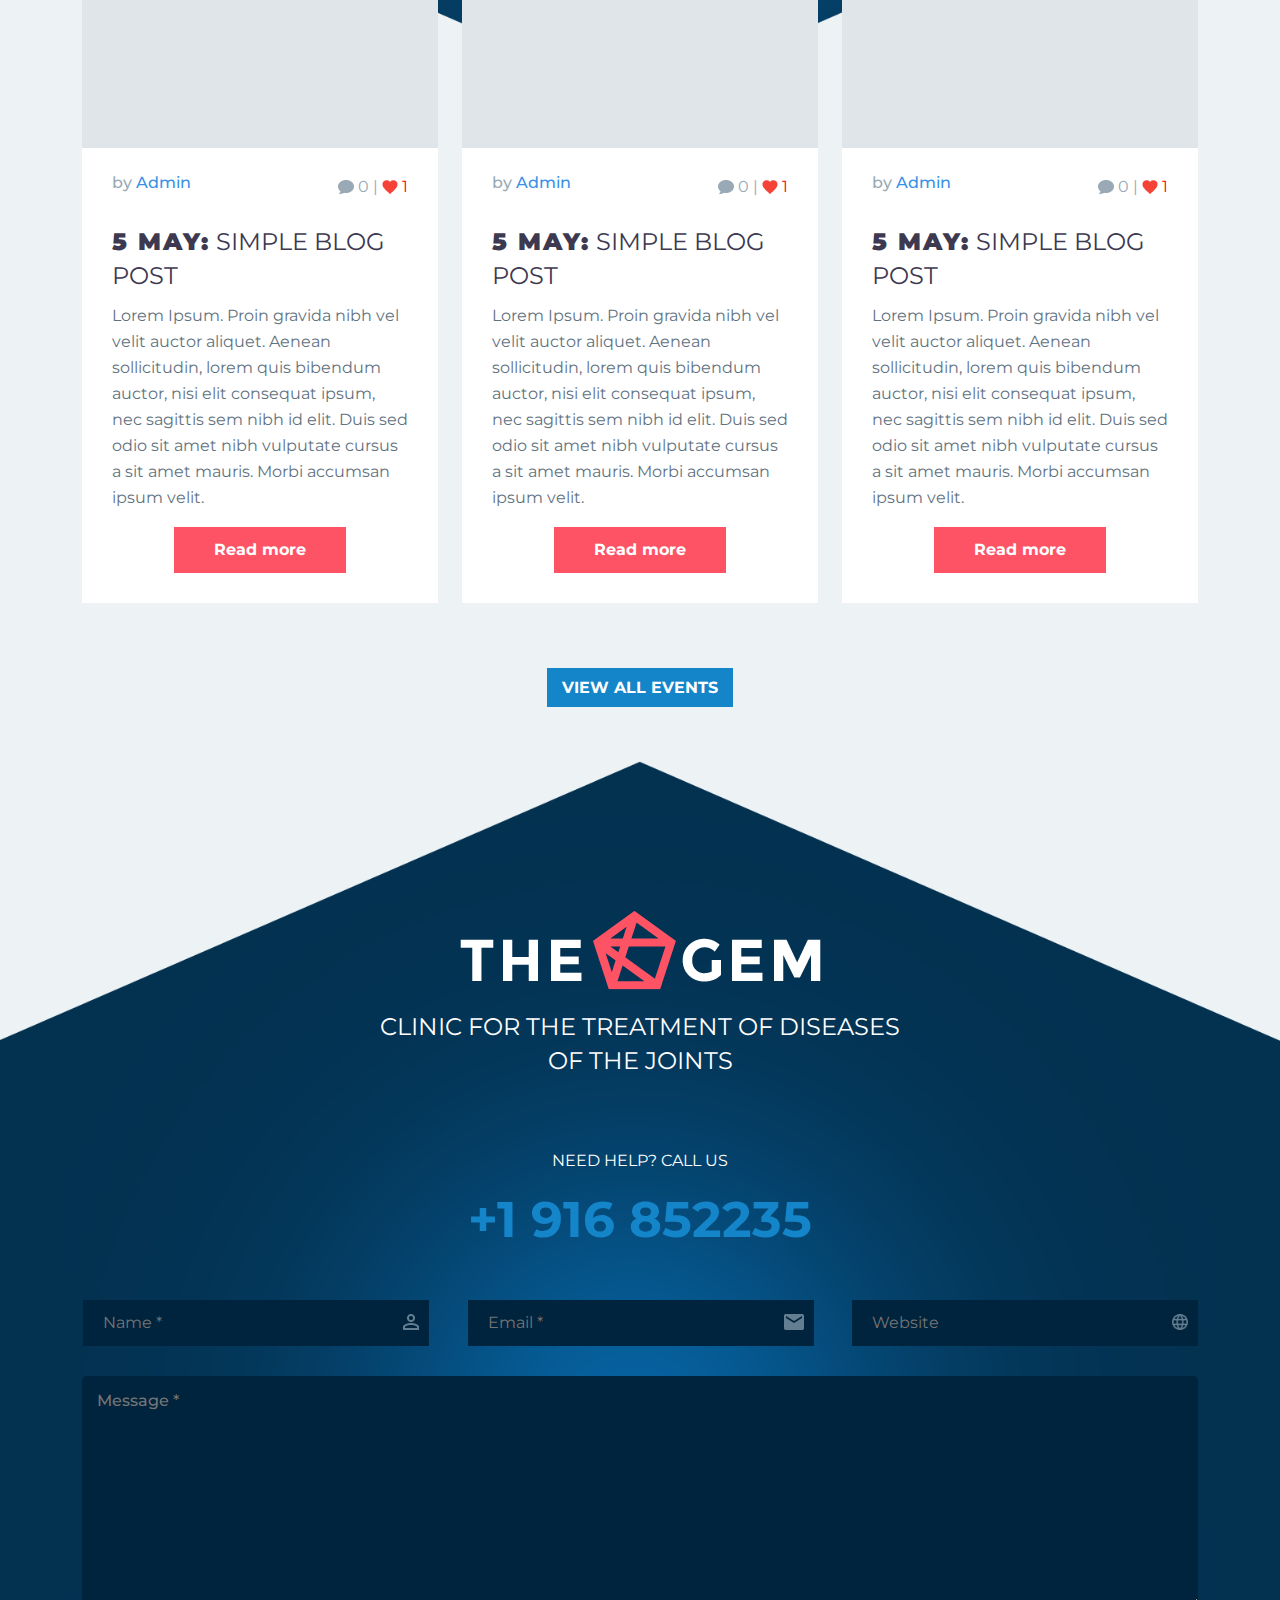
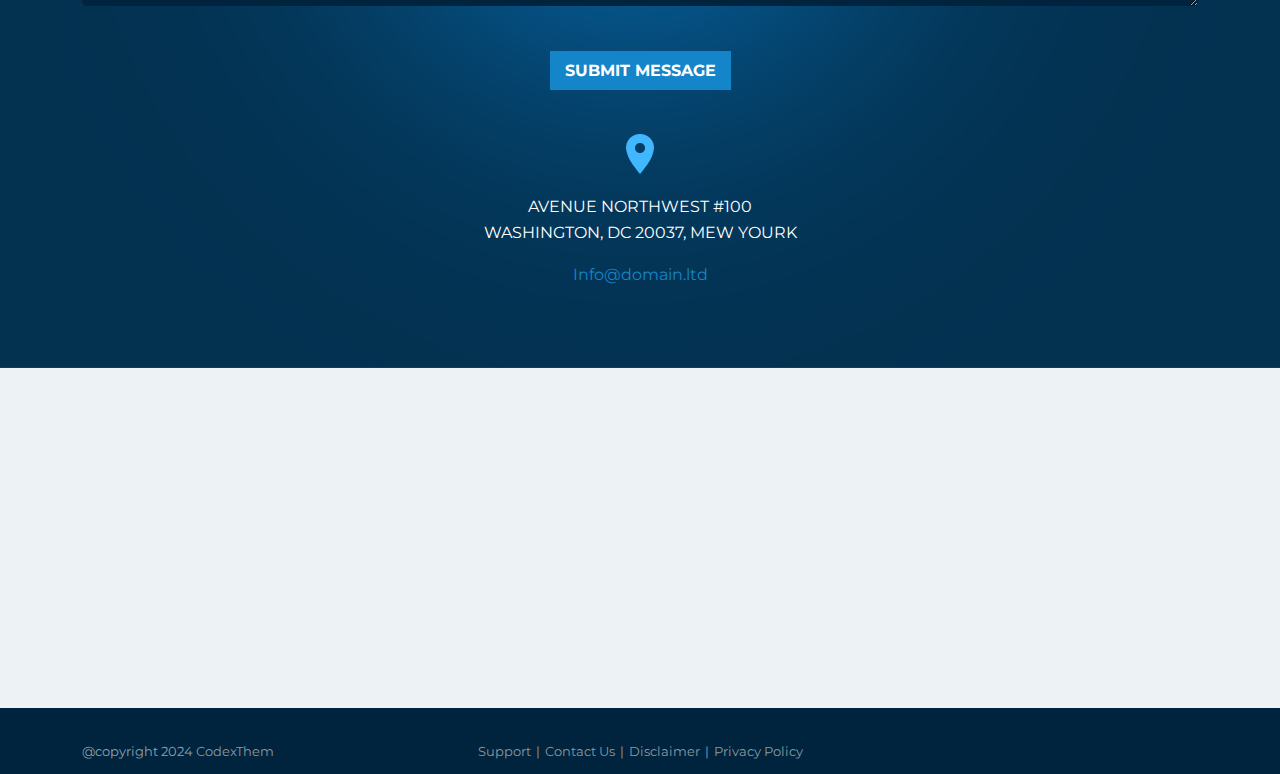
==== commit 2687a101: "adding favicon.ico" ====
--- a/index.html
+++ b/index.html
@@ -6,6 +6,7 @@
     <!-- Required meta tags -->
     <meta charset="utf-8">
     <meta name="viewport" content="width=device-width, initial-scale=1, shrink-to-fit=no">
+    <link rel="icon" type="image/x-icon" href="favicon.ico">
     <!-- Bootstrap CSS -->
     <link href="css/bootstrap.min.css" rel="stylesheet">
     <!-- link font-awesome  -->
@@ -155,7 +156,7 @@
           <div class="container">
             <div class="row">
               <!-- card red start -->
-              <div class="col-12 col-sm-12 col-md-6 col-lg-6 col-xl-6 col-xxl-6">
+              <div class="col-12 col-sm-6 col-md-6 col-lg-6 col-xl-6 col-xxl-6">
                 <div class="card-lg" style="background-image: url('assets/image/bg-card-red.png'); background-repeat: no-repeat; background-position: top; background-size: 100% 380px;">
                   <div class="card-content">
                       <h6 class="title-small color-red">Book an</h6>
@@ -180,7 +181,7 @@
               <!-- card red end -->
   
               <!-- card blue start -->
-              <div class="col-12 col-sm-12 col-md-6 col-lg-6 col-xl-6 col-xxl-6">
+              <div class="col-12 col-sm-6 col-md-6 col-lg-6 col-xl-6 col-xxl-6">
                 <div class="card-lg card-small" style="background-image: url('assets/image/bg-card-blue.png'); background-repeat: no-repeat; background-position: top; background-size: 100% 380px;">
                   <div class="card-content">
                       <h6 class="title-small color-blue">Opening</h6>
@@ -398,7 +399,7 @@
         <div class="facality-skills">
           <div class="container">
             <div class="row">
-              <div class="col-12  col-sm-12 col-md-6 col-lg-6 col-xl-6 col-xxl-6">
+              <div class="col-12  col-sm-6 col-md-6 col-lg-6 col-xl-6 col-xxl-6">
                 <div class="card-lg"
                   style="background-image: url('assets/image/bg-card-red.png'); background-repeat: no-repeat; background-position: top; background-size: 100% 380px;">
                   <div class="card-content">
@@ -458,7 +459,7 @@
               </div>
         
               <!-- card blue start -->
-              <div class="col-12  col-sm-12 col-md-6 col-lg-6 col-xl-6 col-xxl-6">
+              <div class="col-12  col-sm-6 col-md-6 col-lg-6 col-xl-6 col-xxl-6">
                 <div class="card-lg card-small"
                   style="background-image: url('assets/image/bg-card-blue.png'); background-repeat: no-repeat; background-position: top; background-size: 100% 380px;">
                   <div class="card-content">
--- a/css/style.css
+++ b/css/style.css
@@ -200,7 +200,7 @@
     }
   
     .top-section .content {
-      height: 35px;
+      height: 34px;
       display: flex;
       align-items: center;
       justify-content: space-between;
@@ -1426,6 +1426,9 @@
   }
   /* end::team page classes  */
   /* start::contact us classes  */
+  .address-section {
+    padding-bottom: 0;
+  }
   .address-section ul{
     
   }
--- a/css/responsive.css
+++ b/css/responsive.css
@@ -3,16 +3,12 @@
 
 
     body {
-        background-color: rgb(3, 78, 13);
+        /* background-color: rgb(3, 78, 13); */
         font-size: 14px;
         line-height: 20px;
     }
     .banner-text {
-        padding: 25px 0 0 0;
-    }
-    .banner-text {
-        left: 3%;
-        top: 7%;
+        padding: 85px 0 0 0;
     }
     .card-content {
         padding: 60px 30px 40px;
@@ -122,10 +118,10 @@
         background: #043150;
         color: #fff;
     }
-
     .slicknav_nav a:hover {
         background-color: transparent;
         color: inherit;
+        border-radius: 0;
     }
 
     .slicknav_nav a {
@@ -147,8 +143,7 @@
         height: 750px;
     }
     .banner-text {
-        left: 5%;
-        top: 6%;
+        padding: 60px 0 0;
     }
     .banner-text .title-extralarge {
         font-size: 46px;
@@ -177,10 +172,8 @@
         margin-bottom: 445px;
     }
     .about-section {
+        background-position: 33% 50% !important;
         padding:50px 0;
-        background-color: rgba(3, 18, 32, 0.333);
-        background-blend-mode: darken;
-        color: #fff;
     }
     .about-section .text-area {
         padding: 0;
@@ -271,7 +264,7 @@
     body {
         /* background-color: rgb(16, 123, 100) !important; */
         font-size: 14px;
-        line-height: 26px;
+        line-height: 24px;
     }
 
 
@@ -709,7 +702,57 @@
     body{
         background-color: rgb(238, 255, 0);
     }
-
+    .container {
+        max-width: 576px;
+    }
+    .banner-text {
+        padding-top: 75px;
+    }
+    .apoinment-cards {
+        top: -160px;
+    }
+    .card-form input, select, textarea {
+        padding: 10px;
+        border-radius: 2px;
+        font-size: 14px;
+        margin-bottom: 8px;
+    }
+    .card-small {
+        margin-top: 0;
+    }
+    .card-form textarea {
+        height: 80px;
+    }
+    .large-btn a {
+        font-size: 14px
+    }
+    .apoinment-hour-section {
+        margin-bottom: 370px;
+    }
+    .title-large {
+        font-size: 26px;
+        line-height: 22px;
+        margin-bottom: 20px;
+    }
+    .timeline-section {
+        height: 880px;
+    }
+    .facality-skills {
+        margin-top: -120px;
+    }
+    .accordion-button {
+        padding: 13px 0;
+        font-size: 14px;
+    }
+    .price-card {
+        margin: 0 80px;
+    }
+    .blog-card {
+        margin: 0 80px;
+    }
+    .footer-section .social-icons {
+        margin-right: 35%;
+    }
 
 }
 
